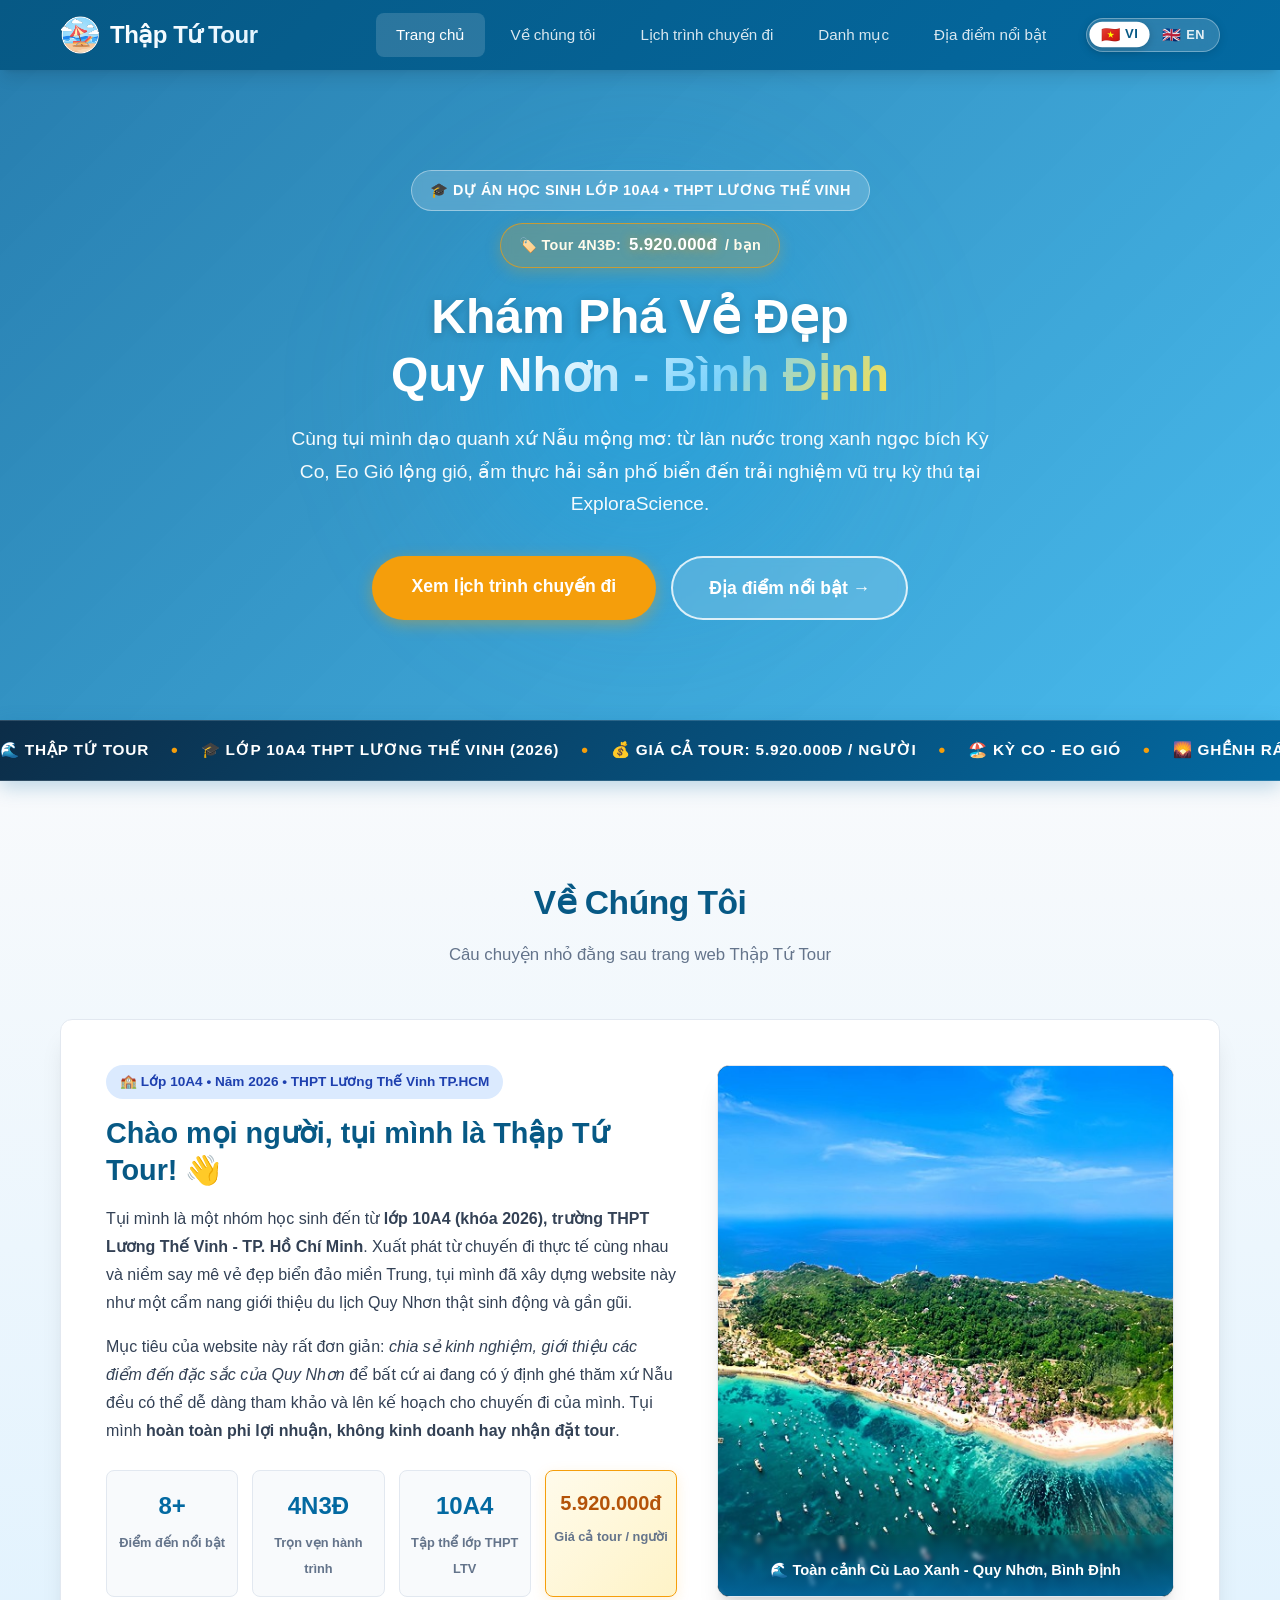
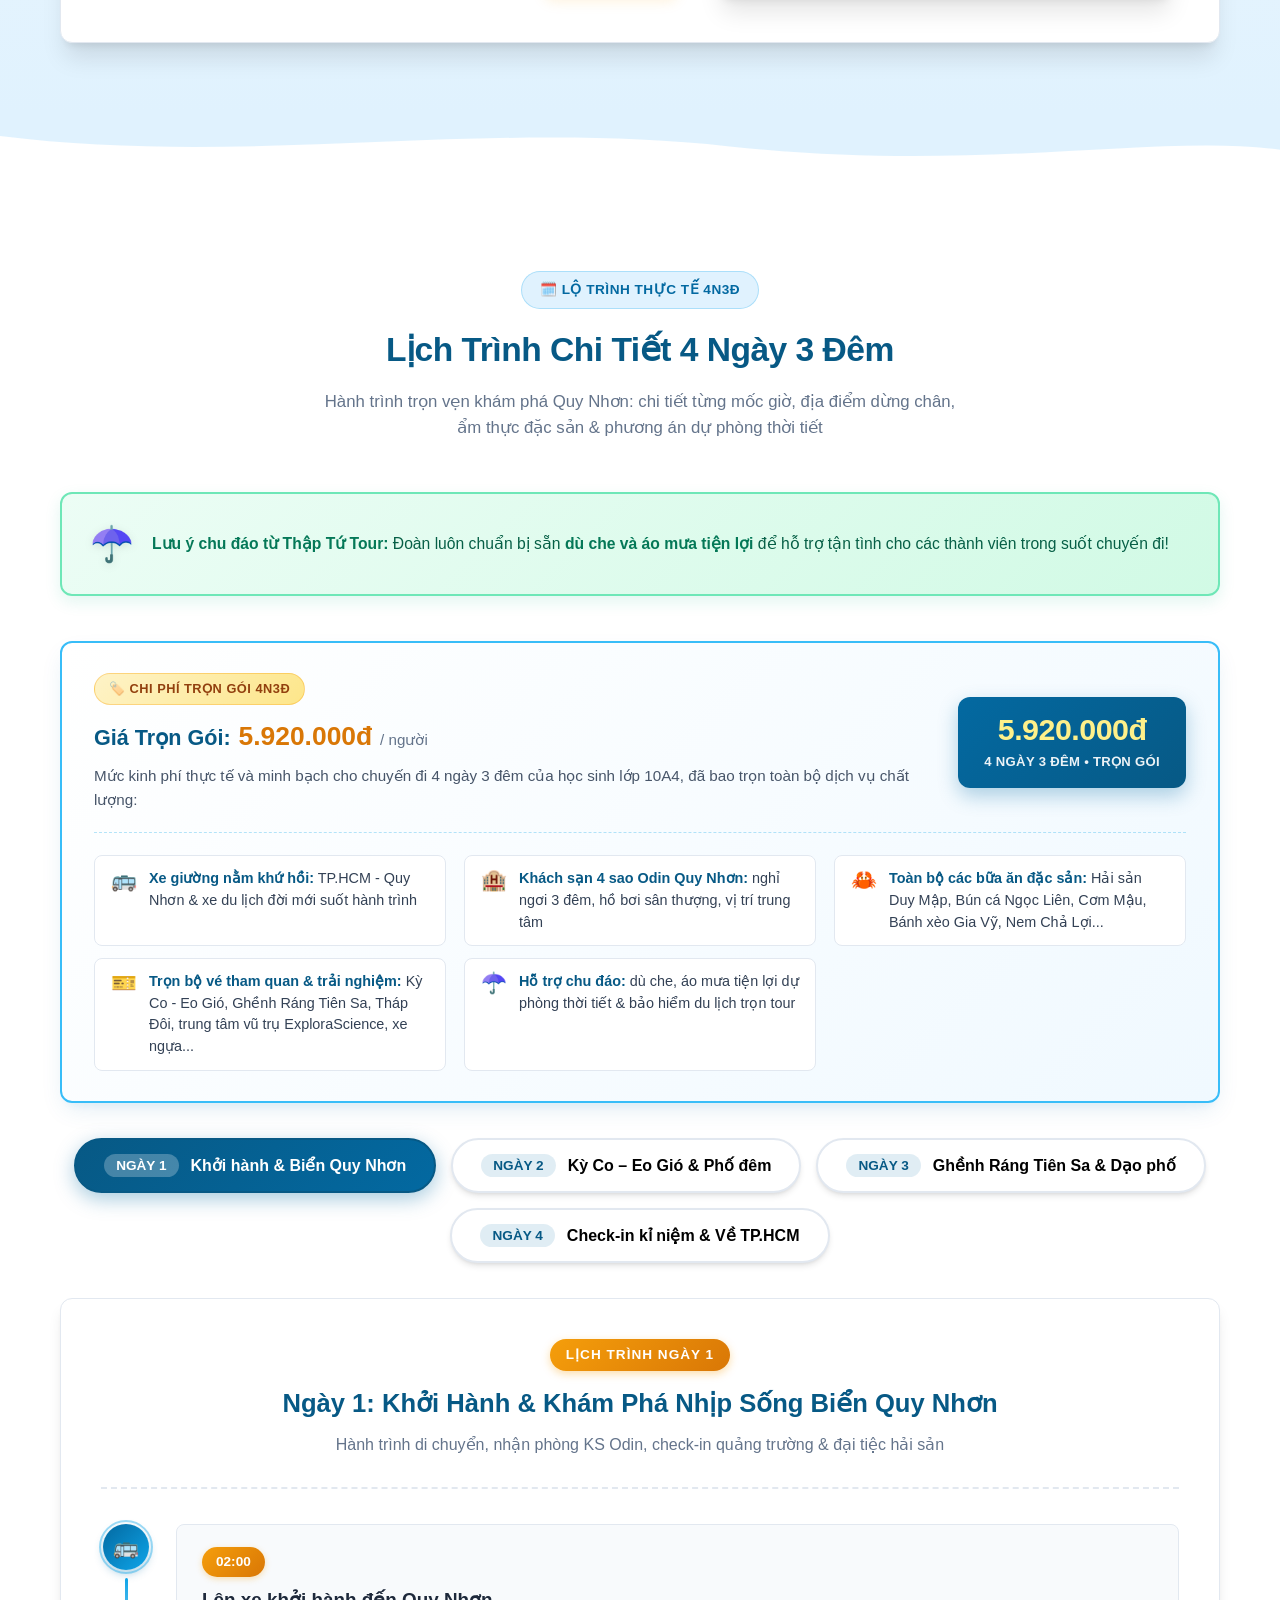
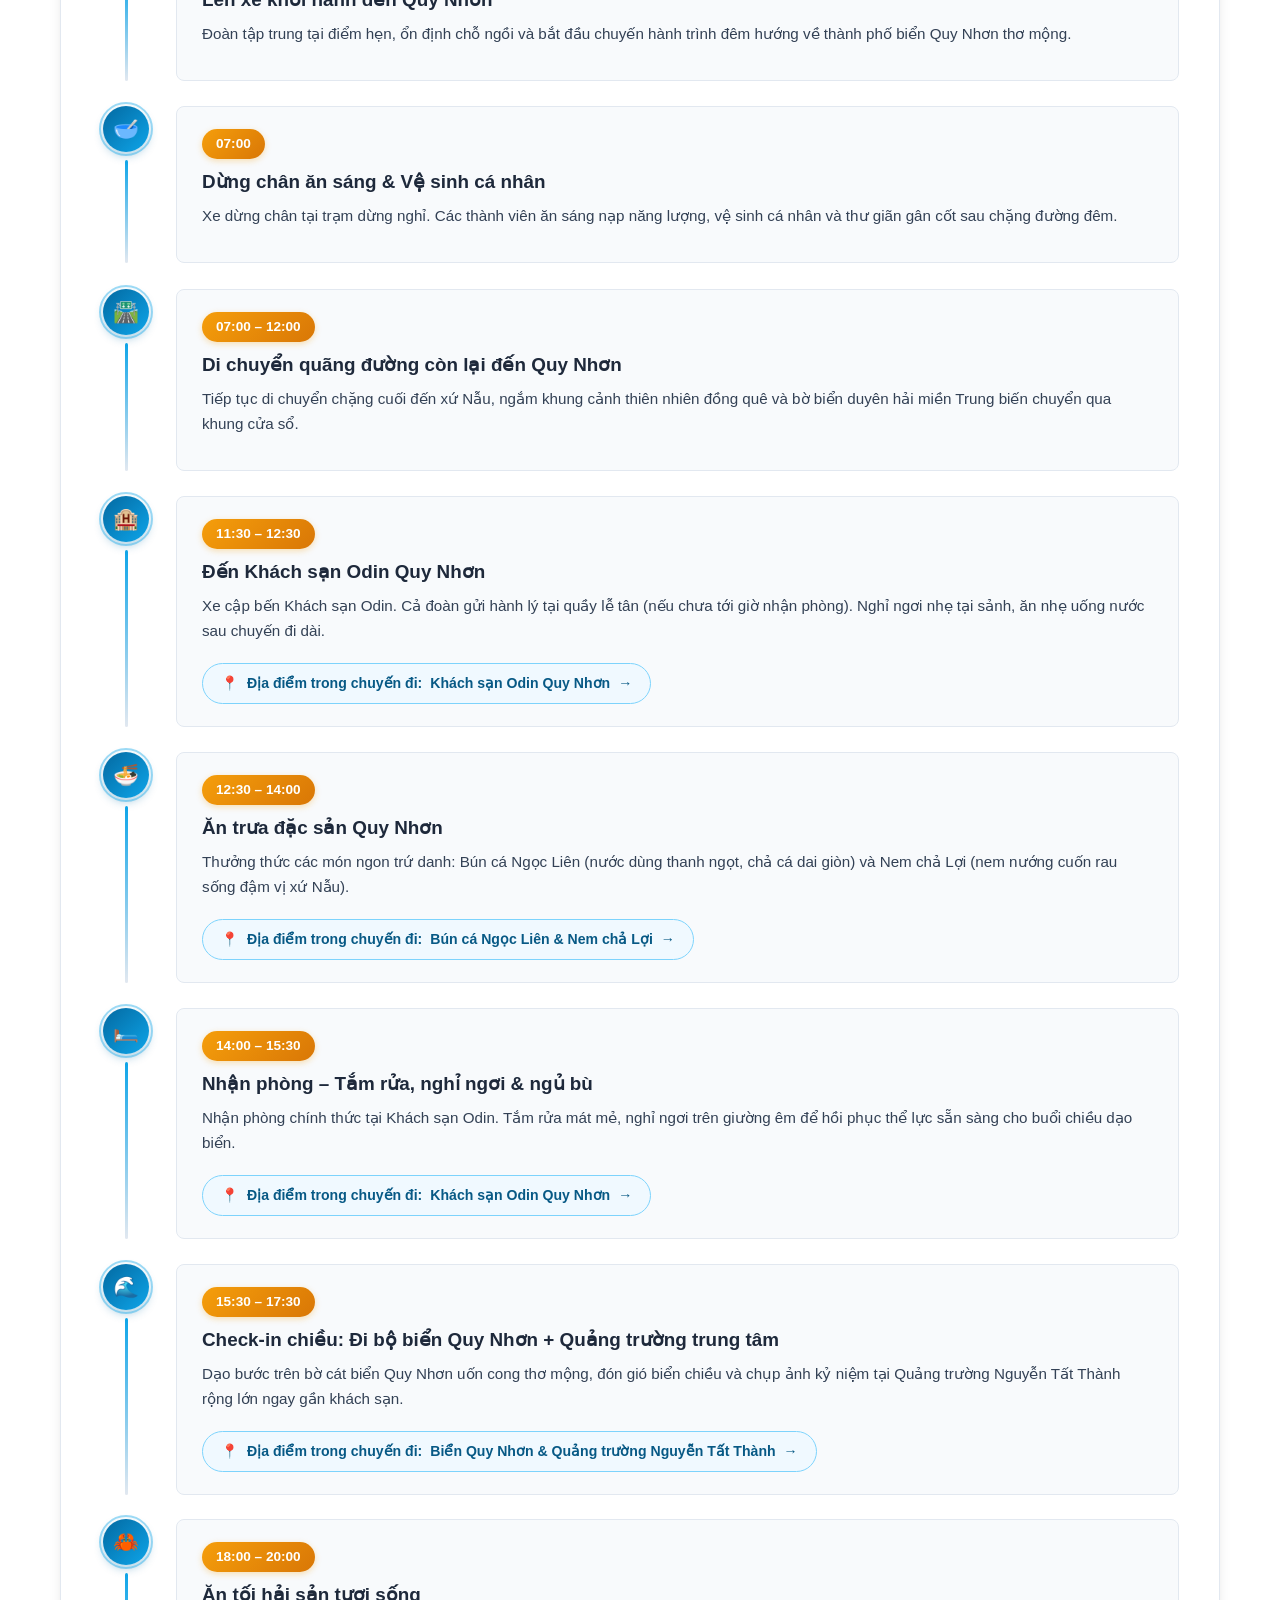
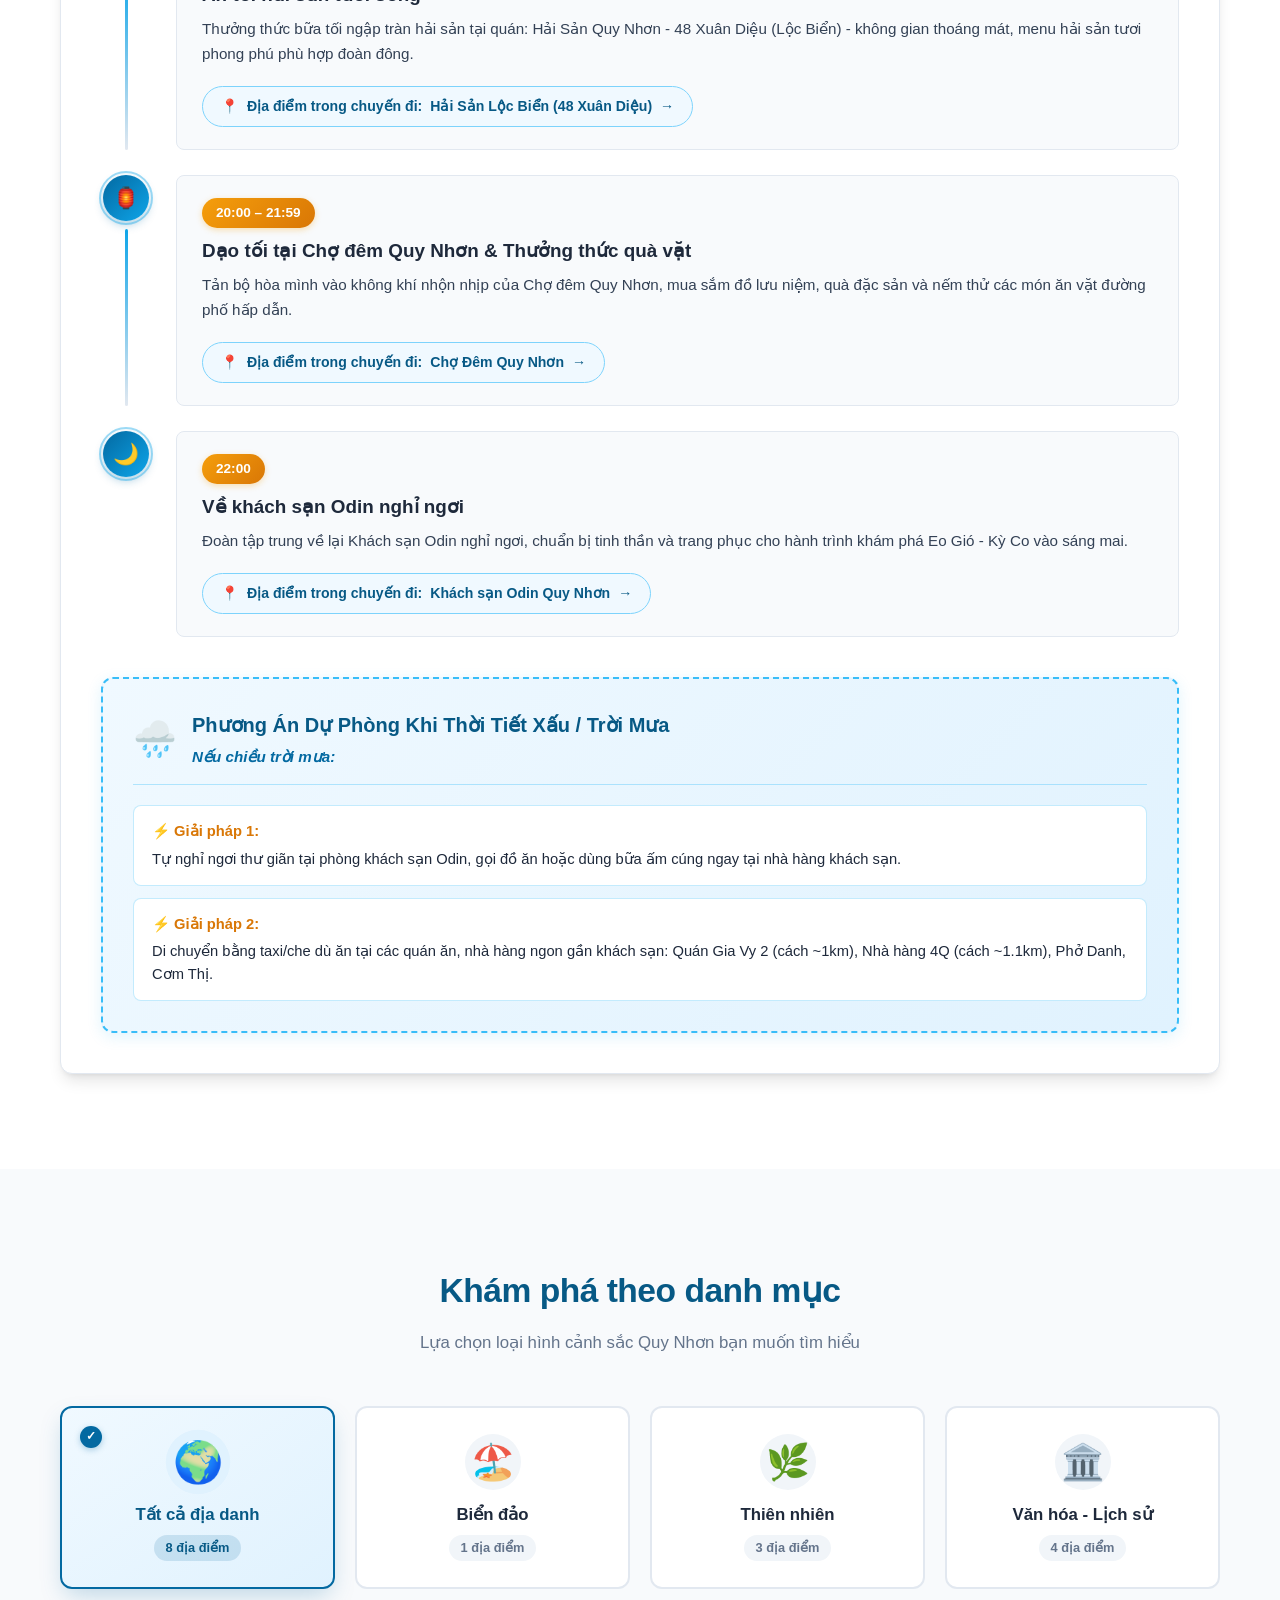
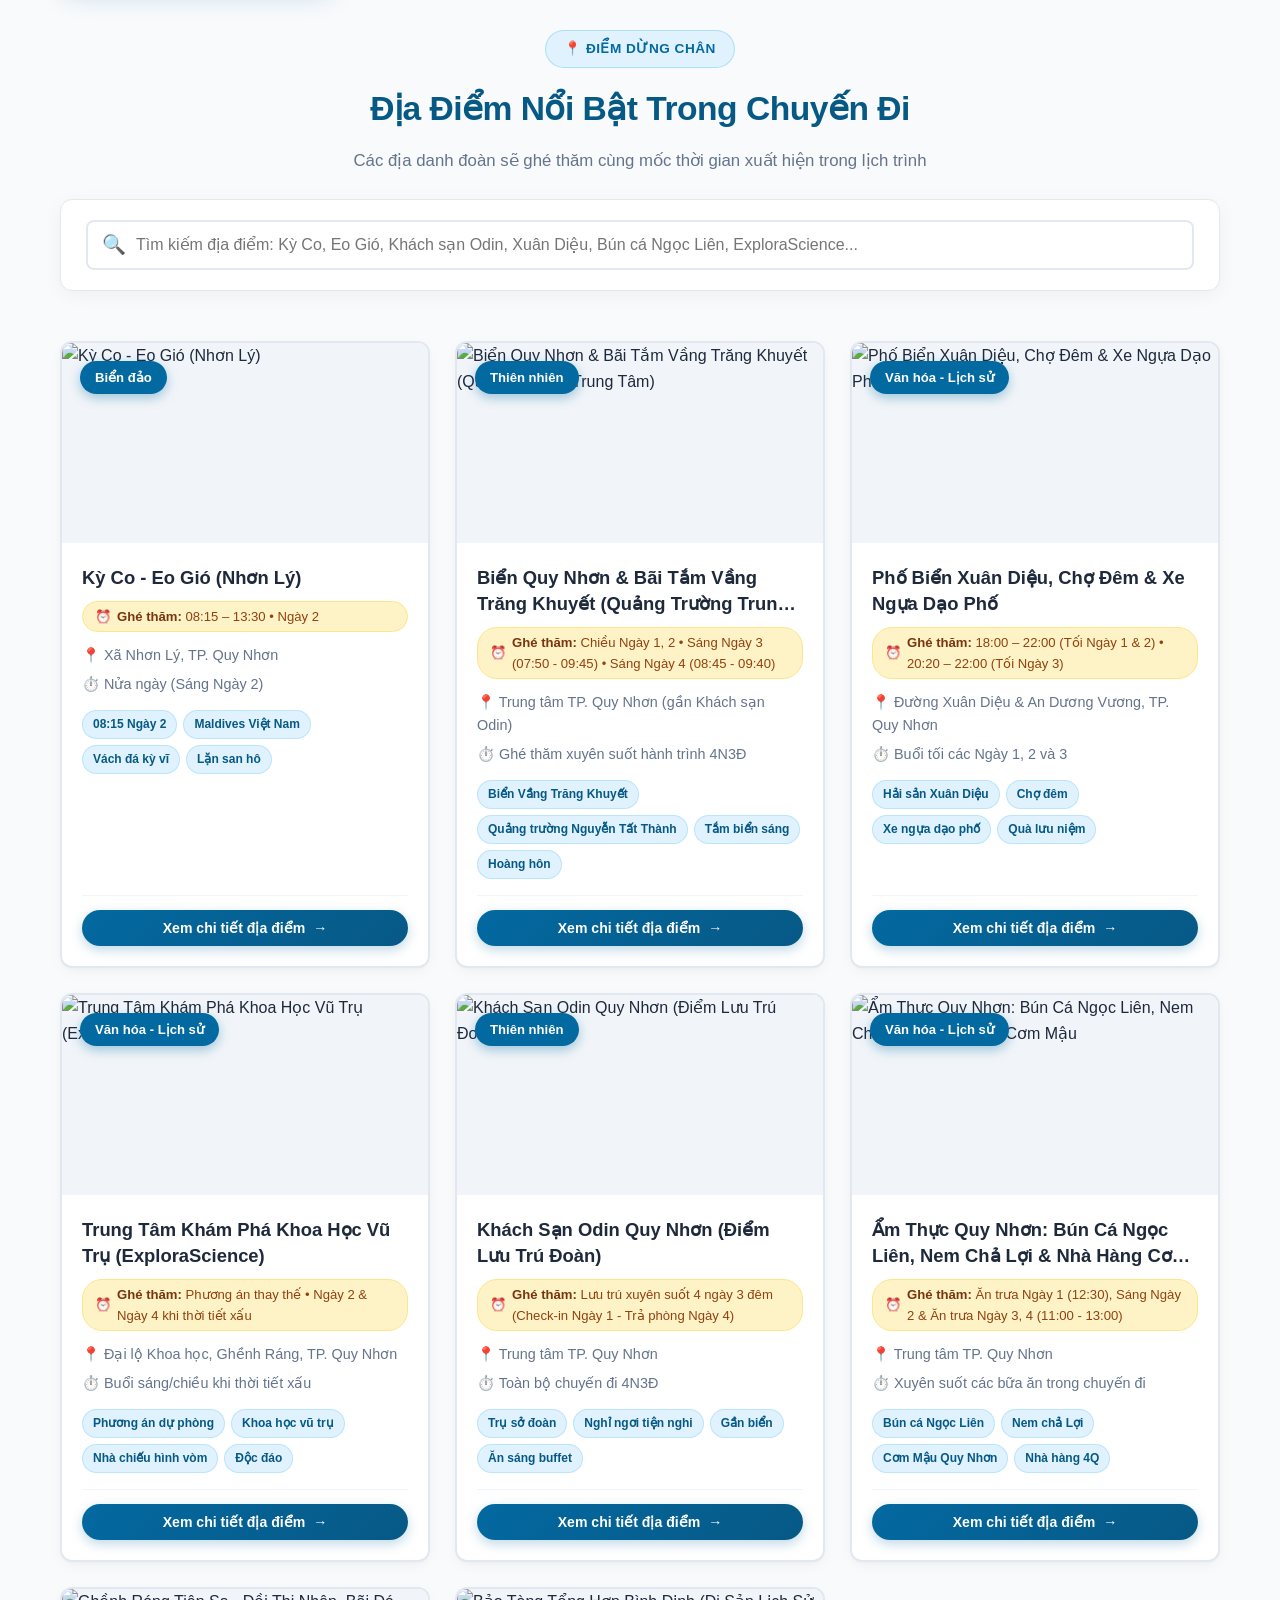
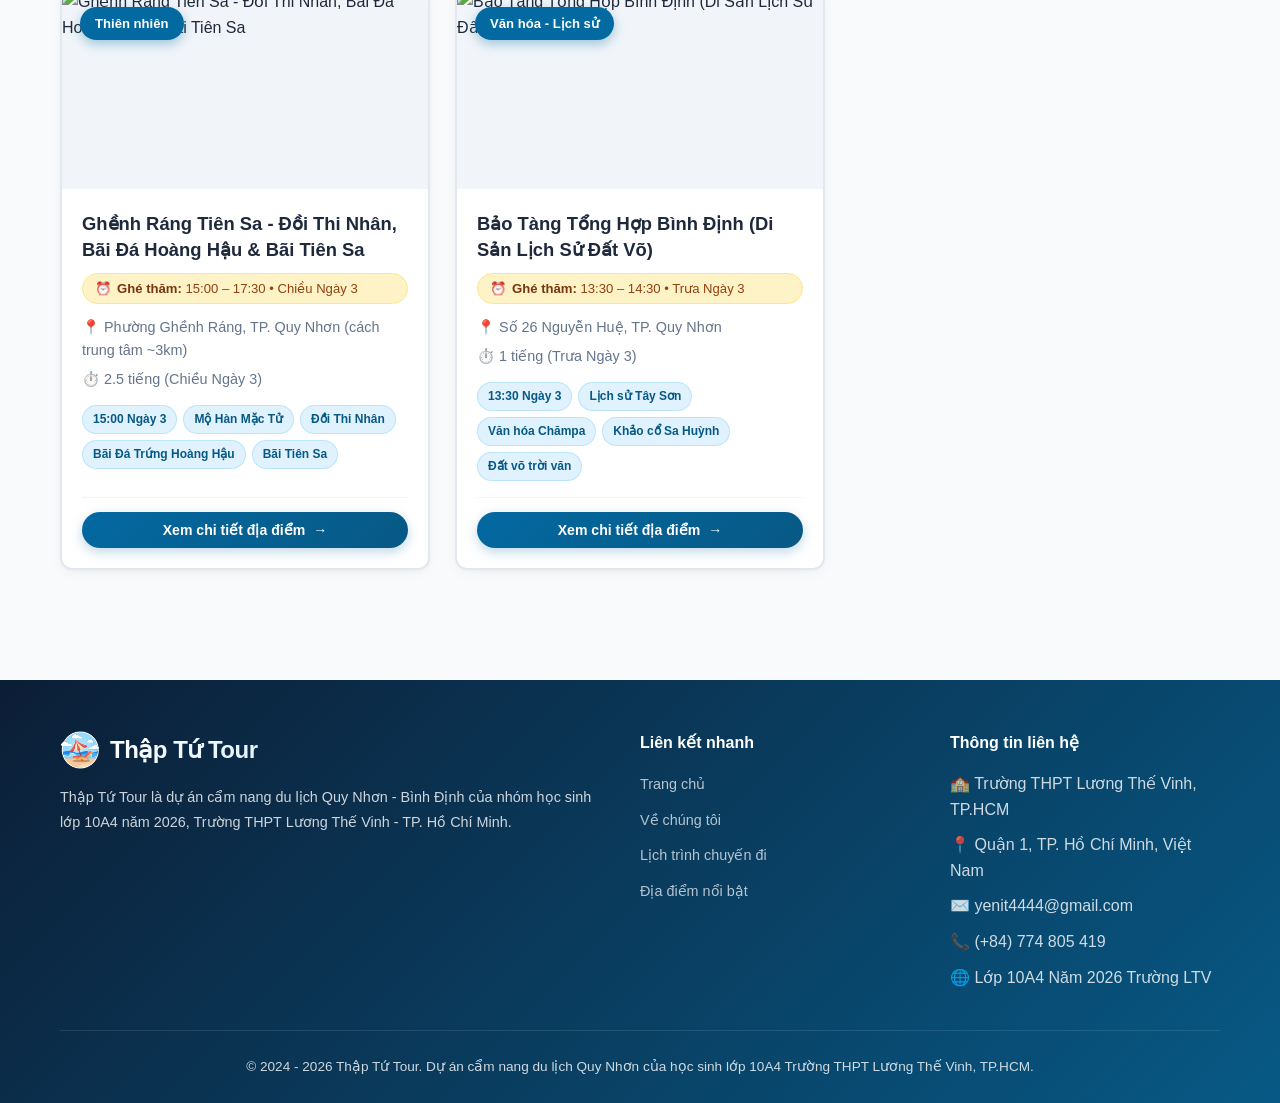
==== index.html @ 39249db7 "fix(mobile): tra ve bo cuc ngang can doi cho the dich vu chi phi, dua dau hai cham vao strong" ====
<!DOCTYPE html>
<html lang="vi">
<head>
  <meta charset="UTF-8">
  <meta name="viewport" content="width=device-width, initial-scale=1.0">
  <title>Thập Tứ Tour - Khám Phá Quy Nhơn | Lớp 10A4 THPT Lương Thế Vinh TP.HCM</title>
  <link rel="icon" type="image/svg+xml" href="favicon.svg">
  <link rel="icon" type="image/png" href="logo.png">
  <link rel="stylesheet" href="css/style.css">
</head>
<body>

  <!-- ===== THANH TIẾN TRÌNH CUỘN TRANG ===== -->
  <div class="scroll-progress-bar" id="scrollProgress"></div>

  <!-- ===== CON TRỎ CHUỘT TƯƠNG TÁC (MAGIC CURSOR) ===== -->
  <div class="cursor-dot" id="cursorDot"></div>
  <div class="cursor-ring" id="cursorRing"></div>

  <!-- ===== HEADER ===== -->
  <header class="header">
    <div class="container">
      <a href="index.html" class="logo">
        <img src="logo.png" alt="Logo Thập Tứ Tour" class="logo-image">
        <span data-i18n="logo_title">Thập Tứ Tour</span>
      </a>

      <nav class="nav" id="nav">
        <ul class="nav-list">
          <li><a href="index.html" class="active" data-i18n="nav_home">Trang chủ</a></li>
          <li><a href="#ve-tui-toi" data-i18n="nav_about">Về chúng tôi</a></li>
          <li><a href="#lich-trinh" data-i18n="nav_itinerary">Lịch trình chuyến đi</a></li>
          <li><a href="#categories" data-i18n="nav_categories">Danh mục</a></li>
          <li><a href="#dia-diem" data-i18n="nav_places">Địa điểm nổi bật</a></li>
        </ul>
      </nav>

      <div class="header-right">
        <!-- Nút chuyển đổi ngôn ngữ -->
        <div class="lang-switcher" id="langSwitcher" role="group" aria-label="Language selection">
          <button type="button" class="lang-btn active" data-lang="vi" title="Tiếng Việt">
            <span class="flag-icon">🇻🇳</span><span class="lang-code">VI</span>
          </button>
          <button type="button" class="lang-btn" data-lang="en" title="English">
            <span class="flag-icon">🇬🇧</span><span class="lang-code">EN</span>
          </button>
        </div>

        <button class="hamburger" id="hamburger" aria-label="Menu">
          <span></span><span></span><span></span>
        </button>
      </div>
    </div>
  </header>

  <!-- ===== HERO BANNER VỚI HIỆU ỨNG PARALLAX ===== -->
  <section class="hero" id="top">
    <div class="hero-bg-floating-glow"></div>
    <div class="hero-content">
      <div class="hero-badges-wrap">
        <div class="project-badge-pill floating-badge" data-i18n="hero_badge">
          🎓 Dự án học sinh Lớp 10A4 • THPT Lương Thế Vinh
        </div>
        <div class="hero-price-badge floating-badge" data-i18n="hero_price_badge">
          🏷️ Tour 4N3Đ: <strong class="price-nowrap">5.920.000đ</strong> / bạn
        </div>
      </div>
      <h1 class="hero-title-dynamic" data-i18n="hero_title">Khám Phá Vẻ Đẹp<br><span class="hero-gradient-text">Quy Nhơn - Bình Định</span></h1>
      <p data-i18n="hero_desc">Cùng tụi mình dạo quanh xứ Nẫu mộng mơ: từ làn nước trong xanh ngọc bích Kỳ Co, Eo Gió lộng gió, ẩm thực hải sản phố biển đến trải nghiệm vũ trụ kỳ thú tại ExploraScience.</p>
      <div class="hero-buttons">
        <a href="#lich-trinh" class="hero-btn pulse-glow" data-i18n="hero_btn_itinerary">Xem lịch trình chuyến đi</a>
        <a href="#dia-diem" class="hero-btn-outline" data-i18n="hero_btn_places">Địa điểm nổi bật →</a>
      </div>
    </div>
  </section>

  <!-- ===== MARQUEE TICKER (DẢI CHỮ CHẠY VÔ TẬN) ===== -->
  <div class="marquee-ticker-wrap">
    <div class="marquee-track">
      <div class="marquee-content">
        <span>🌊 THẬP TỨ TOUR</span>
        <span class="dot">•</span>
        <span>🎓 LỚP 10A4 THPT LƯƠNG THẾ VINH (2026)</span>
        <span class="dot">•</span>
        <span>💰 GIÁ CẢ TOUR: 5.920.000đ / NGƯỜI</span>
        <span class="dot">•</span>
        <span>🏖️ KỲ CO - EO GIÓ</span>
        <span class="dot">•</span>
        <span>🌄 GHỀNH RÁNG TIÊN SA - ĐỒI THI NHÂN</span>
        <span class="dot">•</span>
        <span>🏛️ BẢO TÀNG TỔNG HỢP BÌNH ĐỊNH</span>
        <span class="dot">•</span>
        <span>🍲 NHÀ HÀNG CƠM MẬU QUY NHƠN</span>
        <span class="dot">•</span>
        <span>🍜 BÚN CÁ NGỌC LIÊN & NEM CHẢ LỢI</span>
        <span class="dot">•</span>
        <span>🦞 HẢI SẢN XUÂN DIỆU DUY MẬP</span>
        <span class="dot">•</span>
        <span>🚀 KHÁM PHÁ VŨ TRỤ EXPLORASCIENCE</span>
        <span class="dot">•</span>
        <span>☂️ SẴN SÀNG DÙ & ÁO MƯA</span>
        <span class="dot">•</span>
        <span>🏨 KHÁCH SẠN ODIN QUY NHƠN</span>
        <span class="dot">•</span>
      </div>
      <div class="marquee-content" aria-hidden="true">
        <span>🌊 THẬP TỨ TOUR</span>
        <span class="dot">•</span>
        <span>🎓 LỚP 10A4 THPT LƯƠNG THẾ VINH (2026)</span>
        <span class="dot">•</span>
        <span>💰 GIÁ CẢ TOUR: 5.920.000đ / NGƯỜI</span>
        <span class="dot">•</span>
        <span>🏖️ KỲ CO - EO GIÓ</span>
        <span class="dot">•</span>
        <span>🌄 GHỀNH RÁNG TIÊN SA - ĐỒI THI NHÂN</span>
        <span class="dot">•</span>
        <span>🏛️ BẢO TÀNG TỔNG HỢP BÌNH ĐỊNH</span>
        <span class="dot">•</span>
        <span>🍲 NHÀ HÀNG CƠM MẬU QUY NHƠN</span>
        <span class="dot">•</span>
        <span>🍜 BÚN CÁ NGỌC LIÊN & NEM CHẢ LỢI</span>
        <span class="dot">•</span>
        <span>🦞 HẢI SẢN XUÂN DIỆU DUY MẬP</span>
        <span class="dot">•</span>
        <span>🚀 KHÁM PHÁ VŨ TRỤ EXPLORASCIENCE</span>
        <span class="dot">•</span>
        <span>☂️ SẴN SÀNG DÙ & ÁO MƯA</span>
        <span class="dot">•</span>
        <span>🏨 KHÁCH SẠN ODIN QUY NHƠN</span>
        <span class="dot">•</span>
      </div>
    </div>
  </div>

  <!-- ===== VỀ TỤI TÔI ===== -->
  <section class="about-us-section" id="ve-tui-toi">
    <div class="container">
      <div class="section-title reveal-on-scroll">
        <h2 data-i18n="about_title">Về Chúng Tôi</h2>
        <p data-i18n="about_sub">Câu chuyện nhỏ đằng sau trang web Thập Tứ Tour</p>
      </div>
      
      <div class="about-us-card tilt-card reveal-on-scroll">
        <div class="about-us-content">
          <span class="school-tag" data-i18n="about_tag">🏫 Lớp 10A4 • Năm 2026 • THPT Lương Thế Vinh TP.HCM</span>
          <h3 data-i18n="about_heading">Chào mọi người, tụi mình là Thập Tứ Tour! 👋</h3>
          <p data-i18n="about_p1">
            Tụi mình là một nhóm học sinh đến từ <strong>lớp 10A4 (khóa 2026), trường THPT Lương Thế Vinh - TP. Hồ Chí Minh</strong>. Xuất phát từ chuyến đi thực tế cùng nhau và niềm say mê vẻ đẹp biển đảo miền Trung, tụi mình đã xây dựng website này như một cẩm nang giới thiệu du lịch Quy Nhơn thật sinh động và gần gũi.
          </p>
          <p data-i18n="about_p2">
            Mục tiêu của website này rất đơn giản: <em>chia sẻ kinh nghiệm, giới thiệu các điểm đến đặc sắc của Quy Nhơn</em> để bất cứ ai đang có ý định ghé thăm xứ Nẫu đều có thể dễ dàng tham khảo và lên kế hoạch cho chuyến đi của mình. Tụi mình <strong>hoàn toàn phi lợi nhuận, không kinh doanh hay nhận đặt tour</strong>.
          </p>

          <div class="about-stats-grid">
            <div class="stat-box">
              <span class="stat-number">8+</span>
              <span class="stat-label" data-i18n="stat_places_label">Điểm đến nổi bật</span>
            </div>
            <div class="stat-box">
              <span class="stat-number">4N3Đ</span>
              <span class="stat-label" data-i18n="stat_days_label">Trọn vẹn hành trình</span>
            </div>
            <div class="stat-box">
              <span class="stat-number">10A4</span>
              <span class="stat-label" data-i18n="stat_class_label">Tập thể lớp THPT LTV</span>
            </div>
            <div class="stat-box stat-highlight-price">
              <span class="stat-number" data-i18n="stat_price_num">5.920.000đ</span>
              <span class="stat-label" data-i18n="stat_price_label">Giá cả tour / người</span>
            </div>
          </div>
        </div>

        <div class="about-us-image-box">
          <img src="about-quynhon.jpg" alt="Toàn cảnh biển đảo Quy Nhơn" class="about-us-img">
          <div class="about-image-caption">
            <span data-i18n="about_img_caption">🌊 Toàn cảnh Cù Lao Xanh - Quy Nhơn, Bình Định</span>
          </div>
        </div>
      </div>
    </div>
  </section>

  <!-- Dải chuyển tiếp phân cách mềm mại giữa 2 phần -->
  <div class="section-divider-curve">
    <svg viewBox="0 0 1440 80" preserveAspectRatio="none">
      <path fill="#ffffff" d="M0,35 C280,80 540,10 820,50 C1100,90 1300,30 1440,55 L1440,80 L0,80 Z"></path>
    </svg>
  </div>

  <!-- ===== LỊCH TRÌNH CHUYẾN ĐI (TIMELINE 4 NGÀY 3 ĐÊM) ===== -->
  <section class="timeline-section" id="lich-trinh">
    <div class="container">
      <div class="section-title reveal-on-scroll">
        <span class="section-badge" data-i18n="itinerary_badge">🗓️ Lộ trình thực tế 4N3Đ</span>
        <h2 data-i18n="itinerary_title">Lịch Trình Chi Tiết 4 Ngày 3 Đêm</h2>
        <p data-i18n="itinerary_sub">Hành trình trọn vẹn khám phá Quy Nhơn: chi tiết từng mốc giờ, địa điểm dừng chân, ẩm thực đặc sản & phương án dự phòng thời tiết</p>
      </div>

      <!-- Banner hỗ trợ dù & áo mưa -->
      <div class="umbrella-alert-banner floating-badge reveal-on-scroll">
        <span class="umbrella-icon">☂️</span>
        <div class="umbrella-text" data-i18n="umbrella_notice">
          <strong>Lưu ý chu đáo từ Thập Tứ Tour:</strong> Đoàn luôn chuẩn bị sẵn <strong>dù che và áo mưa tiện lợi</strong> để hỗ trợ tận tình cho các thành viên trong suốt chuyến đi!
        </div>
      </div>

      <!-- Khung giá & chi tiết trọn gói của tour -->
      <div class="tour-cost-card tilt-card reveal-on-scroll">
        <div class="tour-cost-header">
          <div class="tour-cost-left">
            <span class="cost-tag" data-i18n="cost_tag">🏷️ CHI PHÍ TRỌN GÓI 4N3Đ</span>
            <h3 data-i18n="cost_heading">Giá Trọn Gói: <strong class="price-nowrap">5.920.000đ</strong> <small>/ người</small></h3>
            <p data-i18n="cost_desc">Mức kinh phí thực tế và minh bạch cho chuyến đi 4 ngày 3 đêm của học sinh lớp 10A4, đã bao trọn toàn bộ dịch vụ chất lượng:</p>
          </div>
          <div class="tour-cost-right">
            <div class="cost-price-badge">
              <span class="cost-amount price-nowrap" data-i18n="cost_amount">5.920.000đ</span>
              <span class="cost-period" data-i18n="cost_period">4 Ngày 3 Đêm • Trọn gói</span>
            </div>
          </div>
        </div>
        <div class="tour-cost-features">
          <div class="cost-feat-item">
            <span class="feat-icon">🚌</span>
            <span class="feat-text" data-i18n="cost_feat_bus"><strong>Xe giường nằm khứ hồi:</strong> TP.HCM - Quy Nhơn & xe du lịch đời mới suốt hành trình</span>
          </div>
          <div class="cost-feat-item">
            <span class="feat-icon">🏨</span>
            <span class="feat-text" data-i18n="cost_feat_hotel"><strong>Khách sạn 4 sao Odin Quy Nhơn:</strong> nghỉ ngơi 3 đêm, hồ bơi sân thượng, vị trí trung tâm</span>
          </div>
          <div class="cost-feat-item">
            <span class="feat-icon">🦀</span>
            <span class="feat-text" data-i18n="cost_feat_food"><strong>Toàn bộ các bữa ăn đặc sản:</strong> Hải sản Duy Mập, Bún cá Ngọc Liên, Cơm Mậu, Bánh xèo Gia Vỹ, Nem Chả Lợi...</span>
          </div>
          <div class="cost-feat-item">
            <span class="feat-icon">🎫</span>
            <span class="feat-text" data-i18n="cost_feat_tickets"><strong>Trọn bộ vé tham quan & trải nghiệm:</strong> Kỳ Co - Eo Gió, Ghềnh Ráng Tiên Sa, Tháp Đôi, trung tâm vũ trụ ExploraScience, xe ngựa...</span>
          </div>
          <div class="cost-feat-item">
            <span class="feat-icon">☂️</span>
            <span class="feat-text" data-i18n="cost_feat_care"><strong>Hỗ trợ chu đáo:</strong> dù che, áo mưa tiện lợi dự phòng thời tiết & bảo hiểm du lịch trọn tour</span>
          </div>
        </div>
      </div>

      <!-- Tabs chuyển Ngày 1 / 2 / 3 / 4 -->
      <div class="timeline-tabs reveal-on-scroll" id="timelineTabs">
        <button class="timeline-tab-btn active" data-day="1" type="button">
          <span class="tab-day-badge">Ngày 1</span>
          <span class="tab-day-title">Khởi hành & Biển Quy Nhơn</span>
        </button>
        <button class="timeline-tab-btn" data-day="2" type="button">
          <span class="tab-day-badge">Ngày 2</span>
          <span class="tab-day-title">Kỳ Co – Eo Gió & Phố đêm</span>
        </button>
        <button class="timeline-tab-btn" data-day="3" type="button">
          <span class="tab-day-badge">Ngày 3</span>
          <span class="tab-day-title">Ghềnh Ráng Tiên Sa & Dạo phố</span>
        </button>
        <button class="timeline-tab-btn" data-day="4" type="button">
          <span class="tab-day-badge">Ngày 4</span>
          <span class="tab-day-title">Check-in kỉ niệm & Về TP.HCM</span>
        </button>
      </div>

      <!-- Khung hiển thị Timeline -->
      <div class="timeline-container" id="timelineContainer">
        <!-- Render động bằng JS -->
      </div>
    </div>
  </section>

  <!-- ===== DANH MỤC ĐỊA DANH ===== -->
  <section class="categories" id="categories">
    <div class="container">
      <div class="section-title reveal-on-scroll">
        <h2 data-i18n="cat_section_title">Khám phá theo danh mục</h2>
        <p data-i18n="cat_section_sub">Lựa chọn loại hình cảnh sắc Quy Nhơn bạn muốn tìm hiểu</p>
      </div>
      <div class="category-grid" id="categoryGrid">
        <!-- Render bằng JS -->
      </div>
    </div>
  </section>

  <!-- ===== TÌM KIẾM ĐỊA DANH NỔI BẬT ===== -->
  <section class="search-filter" id="dia-diem">
    <div class="container">
      <div class="section-title reveal-on-scroll" style="margin-bottom: 25px;">
<span class="section-badge" data-i18n="places_section_badge">📍 Điểm dừng chân</span>
        <h2 data-i18n="places_section_title">Địa Điểm Nổi Bật Trong Chuyến Đi</h2>
        <p data-i18n="places_section_sub">Các địa danh đoàn sẽ ghé thăm cùng mốc thời gian xuất hiện trong lịch trình</p>
      </div>
      <div class="search-filter-bar reveal-on-scroll">
        <div class="search-input-wrap">
          <span class="search-icon">🔍</span>
          <input type="text" id="searchInput" data-i18n="search_placeholder" placeholder="Tìm kiếm địa điểm: Kỳ Co, Eo Gió, Khách sạn Odin, Xuân Diệu, Bún cá Ngọc Liên, ExploraScience...">
        </div>
      </div>
      <!-- Badge hiển thị trạng thái lọc danh mục & từ khóa -->
      <div id="activeFilterBadge" class="active-filter-badge-wrap"></div>
    </div>
  </section>

  <!-- ===== DANH SÁCH ĐỊA ĐIỂM ===== -->
  <section class="tours-section">
    <div class="container">
      <div class="tour-grid" id="tourGrid">
        <!-- Render bằng JS -->
      </div>
    </div>
  </section>

  <!-- ===== FOOTER ===== -->
  <footer class="footer">
    <div class="container">
      <div class="footer-grid">
        <div class="footer-about">
          <div class="logo">
            <img src="logo.png" alt="Logo Thập Tứ Tour" class="logo-image">
            <span data-i18n="logo_title">Thập Tứ Tour</span>
          </div>
          <p data-i18n="footer_desc">
            Thập Tứ Tour là dự án cẩm nang du lịch Quy Nhơn - Bình Định của nhóm học sinh lớp 10A4 năm 2026, Trường THPT Lương Thế Vinh - TP. Hồ Chí Minh.
          </p>
        </div>
        <div>
          <h3 data-i18n="footer_quicklinks">Liên kết nhanh</h3>
          <ul class="footer-links">
            <li><a href="#top" data-i18n="nav_home">Trang chủ</a></li>
            <li><a href="#ve-tui-toi" data-i18n="nav_about">Về chúng tôi</a></li>
            <li><a href="#lich-trinh" data-i18n="nav_itinerary">Lịch trình chuyến đi</a></li>
            <li><a href="#dia-diem" data-i18n="nav_places">Địa điểm nổi bật</a></li>
          </ul>
        </div>
        <div>
          <h3 data-i18n="footer_contact">Thông tin liên hệ</h3>
          <ul class="footer-links">
            <li data-i18n="footer_school">🏫 Trường THPT Lương Thế Vinh, TP.HCM</li>
            <li data-i18n="footer_address">📍 Quận 1, TP. Hồ Chí Minh, Việt Nam</li>
            <li>✉️ yenit4444@gmail.com</li>
            <li>📞 (+84) 774 805 419</li>
            <li>🌐 Lớp 10A4 Năm 2026 Trường LTV</li>
          </ul>
        </div>
      </div>
      <div class="footer-bottom">
        <p data-i18n="footer_rights">© 2024 - 2026 Thập Tứ Tour. Dự án cẩm nang du lịch Quy Nhơn của học sinh lớp 10A4 Trường THPT Lương Thế Vinh, TP.HCM.</p>
      </div>
    </div>
  </footer>

  <!-- Nút về đầu trang -->
  <button class="back-to-top" id="backToTop">↑</button>

  <!-- Scripts -->
  <script src="js/tours.js"></script>
  <script src="js/i18n.js"></script>
  <script src="js/main.js"></script>
</body>
</html>
---- css/style.css ----
/* ===================================================
   style.css - Giao diện website tour du lịch
   Tông màu: Xanh biển (#0369a1, #0ea5e9, #e0f2fe)
   Responsive: Mobile, Tablet, Desktop
   =================================================== */

/* === RESET & BASE === */
* {
  margin: 0;
  padding: 0;
  box-sizing: border-box;
}

:root {
  --primary: #0369a1;
  --primary-dark: #075985;
  --primary-light: #0ea5e9;
  --primary-bg: #e0f2fe;
  --accent: #f59e0b;
  --accent-hover: #d97706;
  --text: #1e293b;
  --text-light: #64748b;
  --white: #ffffff;
  --gray-50: #f8fafc;
  --gray-100: #f1f5f9;
  --gray-200: #e2e8f0;
  --gray-300: #cbd5e1;
  --shadow: 0 4px 6px -1px rgba(0,0,0,0.1), 0 2px 4px -2px rgba(0,0,0,0.1);
  --shadow-lg: 0 10px 15px -3px rgba(0,0,0,0.1), 0 4px 6px -4px rgba(0,0,0,0.1);
  --shadow-xl: 0 20px 25px -5px rgba(0,0,0,0.1), 0 8px 10px -6px rgba(0,0,0,0.1);
  --radius: 12px;
  --radius-sm: 8px;
  --transition: all 0.3s ease;
}

html {
  scroll-behavior: smooth;
  scroll-padding-top: 80px;
}

section[id],
.about-us-section,
.timeline-section,
.categories,
.tours-section,
.search-filter,
#ve-tui-toi,
#lich-trinh,
#dia-diem,
#categories {
  scroll-margin-top: 80px;
}

body {
  font-family: 'Segoe UI', Tahoma, Geneva, Verdana, sans-serif;
  color: var(--text);
  background-color: var(--gray-50);
  line-height: 1.6;
}

a {
  text-decoration: none;
  color: inherit;
}

img {
  max-width: 100%;
  display: block;
}

.container {
  max-width: 1200px;
  margin: 0 auto;
  padding: 0 20px;
}

/* === HEADER === */
.header {
  background: linear-gradient(135deg, var(--primary-dark), var(--primary));
  color: var(--white);
  position: sticky;
  top: 0;
  z-index: 1000;
  box-shadow: var(--shadow-lg);
}

.header .container {
  display: flex;
  justify-content: space-between;
  align-items: center;
  padding-top: 0;
  padding-bottom: 0;
  height: 70px;
}

.logo {
  white-space: nowrap;
  display: flex;
  align-items: center;
  gap: 10px;
  font-size: 1.5rem;
  font-weight: 800;
  letter-spacing: -0.5px;
}

.logo-icon {
  font-size: 2rem;
}

.logo span {
  background: linear-gradient(135deg, var(--white), var(--primary-bg));
  -webkit-background-clip: text;
  -webkit-text-fill-color: transparent;
  background-clip: text;
}

/* Navigation */
.nav {
  display: flex;
  align-items: center;
  margin-left: auto;
  margin-right: 20px;
}

/* Header Right Actions (Language Switcher & Hamburger) */
.header-right {
  display: flex;
  align-items: center;
  gap: 14px;
}

/* === LANGUAGE SWITCHER (VI / EN) === */
.lang-switcher {
  display: inline-flex;
  align-items: center;
  background: rgba(255, 255, 255, 0.16);
  border: 1px solid rgba(255, 255, 255, 0.32);
  border-radius: 50px;
  padding: 3px;
  gap: 2px;
  backdrop-filter: blur(8px);
  -webkit-backdrop-filter: blur(8px);
  box-shadow: 0 2px 10px rgba(0, 0, 0, 0.12);
  transition: all 0.25s ease;
}

.lang-switcher:hover {
  background: rgba(255, 255, 255, 0.24);
  border-color: rgba(255, 255, 255, 0.5);
}

.lang-btn {
  display: inline-flex;
  align-items: center;
  gap: 5px;
  padding: 5px 11px;
  border: none;
  background: transparent;
  color: rgba(255, 255, 255, 0.88);
  font-size: 0.82rem;
  font-weight: 600;
  border-radius: 50px;
  cursor: pointer;
  transition: all 0.22s cubic-bezier(0.16, 1, 0.3, 1);
  user-select: none;
  line-height: 1;
}

.lang-btn .flag-icon {
  font-size: 0.95rem;
  line-height: 1;
}

.lang-btn .lang-code {
  font-size: 0.8rem;
  letter-spacing: 0.5px;
  font-family: inherit;
}

.lang-btn:hover:not(.active) {
  color: #ffffff;
  background: rgba(255, 255, 255, 0.2);
}

.lang-btn.active {
  background: #ffffff;
  color: var(--primary-dark);
  font-weight: 800;
  box-shadow: 0 2px 8px rgba(0, 0, 0, 0.2);
  transform: scale(1.02);
}

.nav-list {
  display: flex;
  list-style: none;
  gap: 5px;
}

.nav-list a {
  display: block;
  padding: 10px 20px;
  color: rgba(255,255,255,0.85);
  font-weight: 500;
  border-radius: var(--radius-sm);
  transition: var(--transition);
  font-size: 0.95rem;
}

.nav-list a:hover,
.nav-list a.active {
  color: var(--white);
  background: rgba(255,255,255,0.15);
}

/* Hamburger menu (mobile) */
.hamburger {
  display: none;
  flex-direction: column;
  gap: 5px;
  cursor: pointer;
  padding: 5px;
  background: none;
  border: none;
}

.hamburger span {
  display: block;
  width: 25px;
  height: 3px;
  background: var(--white);
  border-radius: 3px;
  transition: var(--transition);
}

.hamburger.active span:nth-child(1) {
  transform: rotate(45deg) translate(5px, 6px);
}

.hamburger.active span:nth-child(2) {
  opacity: 0;
}

.hamburger.active span:nth-child(3) {
  transform: rotate(-45deg) translate(5px, -6px);
}

/* === BANNER / HERO === */
.hero {
  background: linear-gradient(135deg, rgba(3,105,161,0.85), rgba(14,165,233,0.75)),
              url('https://images.unsplash.com/photo-1507525428034-b723cf961d3e?w=1600&q=80') center/cover no-repeat;
  color: var(--white);
  text-align: center;
  padding: 100px 20px;
  min-height: 500px;
  display: flex;
  align-items: center;
  justify-content: center;
}

.hero-content {
  max-width: 700px;
}

.hero h1 {
  font-size: 3rem;
  font-weight: 800;
  margin-bottom: 20px;
  line-height: 1.2;
  text-shadow: 0 2px 10px rgba(0,0,0,0.2);
}

.hero p {
  font-size: 1.2rem;
  margin-bottom: 35px;
  opacity: 0.95;
  line-height: 1.7;
}

.hero-btn {
  display: inline-block;
  padding: 16px 40px;
  background: var(--accent);
  color: var(--white);
  font-size: 1.1rem;
  font-weight: 700;
  border-radius: 50px;
  transition: var(--transition);
  box-shadow: 0 4px 15px rgba(245,158,11,0.4);
}

.hero-btn:hover {
  background: var(--accent-hover);
  transform: translateY(-2px);
  box-shadow: 0 6px 20px rgba(245,158,11,0.5);
}

/* === DANH MỤC TOUR === */
.categories {
  padding: 95px 0 40px;
  background: var(--gray-50);
  border-top: none;
}

.section-title {
  text-align: center;
  margin-bottom: 50px;
}

.section-title h2 {
  font-size: 2.1rem;
  font-weight: 800;
  color: var(--primary-dark);
  margin-bottom: 12px;
  letter-spacing: -0.5px;
}

.section-title p {
  color: var(--text-light);
  font-size: 1.05rem;
  max-width: 650px;
  margin: 0 auto;
}

.category-grid {
  display: grid;
  grid-template-columns: repeat(4, 1fr);
  gap: 20px;
}

.category-card {
  background: var(--white);
  border: 2px solid var(--gray-200);
  border-radius: var(--radius);
  padding: 26px 18px;
  text-align: center;
  cursor: pointer;
  transition: background-color 0.25s ease, border-color 0.25s ease, box-shadow 0.25s ease;
  position: relative;
  overflow: hidden;
  display: flex;
  flex-direction: column;
  align-items: center;
  justify-content: center;
  user-select: none;
}

.category-card:hover {
  border-color: #38bdf8;
  background: #f8fafc;
  box-shadow: 0 10px 25px -5px rgba(14, 165, 233, 0.18);
}

.category-card.active {
  border-color: var(--primary);
  background: linear-gradient(145deg, #f0f9ff, #e0f2fe);
  box-shadow: 0 10px 25px -5px rgba(3, 105, 161, 0.25);
}

.category-card.active::after {
  content: '✓';
  position: absolute;
  top: 18px;
  left: 18px;
  background: var(--primary);
  color: #fff;
  width: 22px;
  height: 22px;
  border-radius: 50%;
  font-size: 0.75rem;
  font-weight: 800;
  display: flex;
  align-items: center;
  justify-content: center;
  box-shadow: 0 2px 6px rgba(3, 105, 161, 0.3);
  z-index: 2;
}

.category-card .cat-icon-wrap {
  width: 56px;
  height: 56px;
  border-radius: 50%;
  background: var(--gray-100);
  display: flex;
  align-items: center;
  justify-content: center;
  margin: 0 auto 12px;
  transition: transform 0.3s cubic-bezier(0.16, 1, 0.3, 1), background-color 0.3s ease;
}

.category-card:hover .cat-icon-wrap,
.category-card.active .cat-icon-wrap {
  transform: scale(1.15);
  background: #e0f2fe;
}

.category-card .cat-icon {
  font-size: 2.2rem;
  display: block;
  line-height: 1;
}

.category-card .cat-name {
  font-weight: 700;
  color: var(--text);
  font-size: 1.05rem;
  display: block;
  margin-bottom: 6px;
  transition: color 0.2s ease;
}

.category-card.active .cat-name,
.category-card:hover .cat-name {
  color: var(--primary-dark);
}

.category-card .cat-count {
  display: inline-block;
  font-size: 0.8rem;
  font-weight: 600;
  color: var(--text-light);
  background: var(--gray-100);
  padding: 3px 12px;
  border-radius: 20px;
  transition: all 0.25s ease;
}

.category-card:hover .cat-count,
.category-card.active .cat-count {
  background: rgba(3, 105, 161, 0.15);
  color: var(--primary-dark);
  font-weight: 700;
}

/* Badge hiển thị trạng thái lọc */
.active-filter-badge-wrap {
  margin-top: 15px;
  display: none;
}

.filter-pill {
  display: inline-flex;
  align-items: center;
  gap: 12px;
  background: #f0f9ff;
  border: 1.5px solid #38bdf8;
  color: var(--primary-dark);
  padding: 8px 18px;
  border-radius: 30px;
  font-size: 0.9rem;
  box-shadow: 0 4px 12px rgba(14, 165, 233, 0.12);
  animation: modalSlideIn 0.25s ease;
}

.filter-pill strong {
  color: var(--primary);
}

.btn-clear-filter {
  background: var(--primary);
  color: #fff;
  border: none;
  padding: 4px 12px;
  border-radius: 20px;
  font-size: 0.78rem;
  font-weight: 700;
  cursor: pointer;
  transition: background-color 0.2s ease, transform 0.2s ease;
}

.btn-clear-filter:hover {
  background: var(--primary-dark);
  transform: scale(1.05);
}

/* === TÌM KIẾM & LỌC === */
.search-filter {
  padding: 0 0 40px;
}

.search-filter-bar {
  display: flex;
  gap: 15px;
  background: var(--white);
  padding: 20px 25px;
  border-radius: var(--radius);
  box-shadow: 0 4px 20px -2px rgba(0, 0, 0, 0.06);
  border: 1.5px solid var(--gray-200);
  transition: all 0.3s cubic-bezier(0.16, 1, 0.3, 1);
  flex-wrap: wrap;
}

.search-filter-bar:focus-within {
  border-color: #38bdf8;
  box-shadow: 0 10px 28px -5px rgba(14, 165, 233, 0.22);
  transform: translateY(-2px);
}

.search-input-wrap {
  flex: 1;
  min-width: 250px;
  position: relative;
}

.search-input-wrap input {
  width: 100%;
  padding: 14px 20px 14px 48px;
  border: 2px solid var(--gray-200);
  border-radius: var(--radius-sm);
  font-size: 1rem;
  transition: all 0.25s ease;
  outline: none;
  background: var(--white);
}

.search-input-wrap input:focus {
  border-color: #38bdf8;
  box-shadow: 0 0 0 4px rgba(14, 165, 233, 0.15);
  background: #f8fafc;
}

.search-input-wrap .search-icon {
  position: absolute;
  left: 16px;
  top: 50%;
  transform: translateY(-50%);
  font-size: 1.2rem;
  color: var(--text-light);
  transition: transform 0.25s ease, color 0.25s ease;
  pointer-events: none;
}

.search-filter-bar:focus-within .search-icon {
  color: var(--primary);
  transform: translateY(-50%) scale(1.18);
}

.price-filter {
  min-width: 200px;
}

.price-filter select {
  width: 100%;
  padding: 14px 20px;
  border: 2px solid var(--gray-200);
  border-radius: var(--radius-sm);
  font-size: 1rem;
  background: var(--white);
  cursor: pointer;
  outline: none;
  transition: var(--transition);
  appearance: none;
  -webkit-appearance: none;
  background-image: url("data:image/svg+xml,%3Csvg xmlns='http://www.w3.org/2000/svg' width='12' height='12' fill='%2364748b' viewBox='0 0 16 16'%3E%3Cpath d='M8 11L3 6h10l-5 5z'/%3E%3C/svg%3E");
  background-repeat: no-repeat;
  background-position: right 16px center;
}

.price-filter select:focus {
  border-color: var(--primary-light);
  box-shadow: 0 0 0 3px rgba(14,165,233,0.15);
}

/* === DANH SÁCH TOUR (CARDS) === */
.tours-section {
  padding: 10px 0 110px;
}

.tour-grid {
  display: grid;
  grid-template-columns: repeat(auto-fill, minmax(280px, 1fr));
  gap: 25px;
}

.tour-card {
  background: var(--white);
  border: 2px solid var(--gray-200);
  border-radius: var(--radius);
  overflow: hidden;
  box-shadow: 0 4px 15px -3px rgba(0, 0, 0, 0.06), 0 2px 6px -2px rgba(0, 0, 0, 0.04);
  transition: transform 0.4s cubic-bezier(0.16, 1, 0.3, 1), box-shadow 0.4s cubic-bezier(0.16, 1, 0.3, 1), border-color 0.3s ease;
  cursor: pointer;
  position: relative;
  display: flex;
  flex-direction: column;
}

.tour-card:hover {
  transform: translateY(-8px) scale(1.01);
  border-color: #38bdf8;
  box-shadow: 0 20px 35px -8px rgba(3, 105, 161, 0.22), 0 0 0 1px rgba(56, 189, 248, 0.35);
}

.tour-card-img {
  position: relative;
  height: 200px;
  overflow: hidden;
  background: var(--gray-100);
}

.tour-card-img img {
  width: 100%;
  height: 100%;
  object-fit: cover;
  transition: transform 0.65s cubic-bezier(0.16, 1, 0.3, 1);
}

.tour-card:hover .tour-card-img img {
  transform: scale(1.08);
}

/* Vệt sáng quét qua ảnh khi hover (Shimmer Sheen Reflection) */
.tour-card-img::after {
  content: '';
  position: absolute;
  top: 0;
  left: -130%;
  width: 60%;
  height: 100%;
  background: linear-gradient(120deg, transparent, rgba(255, 255, 255, 0.38), transparent);
  transform: skewX(-25deg);
  transition: none;
  pointer-events: none;
  z-index: 1;
}

.tour-card:hover .tour-card-img::after {
  left: 200%;
  transition: left 0.85s ease-in-out;
}

.tour-card-badge {
  position: absolute;
  top: 18px;
  left: 18px;
  background: var(--primary);
  color: var(--white);
  padding: 6px 15px;
  border-radius: 50px;
  font-size: 0.82rem;
  font-weight: 600;
  box-shadow: 0 4px 12px rgba(3, 105, 161, 0.35);
  backdrop-filter: blur(4px);
  z-index: 2;
  transition: transform 0.3s cubic-bezier(0.16, 1, 0.3, 1), box-shadow 0.3s ease, background-color 0.3s ease;
}

.tour-card:hover .tour-card-badge {
  transform: translateY(-2px);
  background: var(--primary-dark);
  box-shadow: 0 6px 16px rgba(3, 105, 161, 0.45);
}

.tour-card-body {
  padding: 22px 20px 20px;
  display: flex;
  flex-direction: column;
  flex: 1;
}

.tour-card-body h3 {
  font-size: 1.15rem;
  font-weight: 700;
  margin-bottom: 10px;
  color: var(--text);
  line-height: 1.4;
  display: -webkit-box;
  -webkit-line-clamp: 2;
  -webkit-box-orient: vertical;
  overflow: hidden;
  transition: color 0.25s ease;
}

.tour-card:hover .tour-card-body h3 {
  color: var(--primary);
}

.tour-card-info {
  display: flex;
  flex-direction: column;
  gap: 6px;
  margin-bottom: 14px;
  font-size: 0.9rem;
  color: var(--text-light);
}

.tour-card-info span {
  display: flex;
  align-items: center;
  gap: 6px;
}

.tour-tags {
  display: flex;
  flex-wrap: wrap;
  gap: 6px;
  margin-bottom: 16px;
}

.tour-tag-pill {
  background: var(--primary-bg);
  color: var(--primary-dark);
  font-size: 0.75rem;
  font-weight: 600;
  padding: 4px 10px;
  border-radius: 50px;
  transition: all 0.2s ease;
  border: 1px solid rgba(14, 165, 233, 0.18);
}

.tour-card:hover .tour-tag-pill {
  background: #e0f2fe;
  border-color: #38bdf8;
  transform: translateY(-1px);
}

.tour-card-footer {
  margin-top: auto;
  padding-top: 14px;
  border-top: 1px solid var(--gray-100);
}

.btn-detail {
  padding: 10px 22px;
  background: linear-gradient(135deg, var(--primary), var(--primary-dark));
  color: var(--white);
  border: none;
  border-radius: 50px;
  font-size: 0.88rem;
  font-weight: 700;
  cursor: pointer;
  transition: all 0.3s cubic-bezier(0.16, 1, 0.3, 1);
  box-shadow: 0 4px 12px rgba(3, 105, 161, 0.25);
  display: inline-flex;
  align-items: center;
  justify-content: center;
  gap: 8px;
}

.btn-detail-full {
  width: 100%;
}

.btn-detail .btn-arrow {
  display: inline-block;
  transition: transform 0.25s cubic-bezier(0.16, 1, 0.3, 1);
}

.tour-card:hover .btn-detail {
  background: linear-gradient(135deg, var(--primary-light), var(--primary));
  transform: translateY(-2px);
  box-shadow: 0 6px 18px rgba(14, 165, 233, 0.45);
}

.tour-card:hover .btn-detail .btn-arrow {
  transform: translateX(4px);
}

/* Không tìm thấy tour */
.no-tours {
  grid-column: 1 / -1;
  text-align: center;
  padding: 60px 20px;
  color: var(--text-light);
}

.no-tours .no-tours-icon {
  font-size: 4rem;
  margin-bottom: 15px;
  display: inline-block;
  animation: floatingBob 3s ease-in-out infinite;
}

/* === TRANG CHI TIẾT TOUR === */
.tour-detail {
  padding: 40px 0 80px;
}

.tour-detail-grid {
  display: grid;
  grid-template-columns: 1fr 380px;
  gap: 40px;
  align-items: start;
}

/* Phần trái - Thông tin tour */
.tour-detail-main .tour-hero-img {
  width: 100%;
  height: 280px;
  object-fit: cover;
  border-radius: var(--radius);
  margin-bottom: 20px;
}

.tour-detail-main h1 {
  font-size: 1.8rem;
  font-weight: 800;
  color: var(--text);
  margin-bottom: 15px;
}

.tour-meta {
  display: flex;
  gap: 25px;
  margin-bottom: 25px;
  flex-wrap: wrap;
}

.tour-meta span {
  display: flex;
  align-items: center;
  gap: 6px;
  color: var(--text-light);
  font-size: 0.95rem;
}

.tour-description {
  font-size: 1.05rem;
  line-height: 1.8;
  color: var(--text);
  margin-bottom: 40px;
  padding: 25px;
  background: var(--primary-bg);
  border-radius: var(--radius-sm);
  border-left: 4px solid var(--primary);
}

/* Lịch trình */
.itinerary {
  margin-bottom: 40px;
}

.itinerary h2,
.includes-excludes h2 {
  font-size: 1.4rem;
  font-weight: 700;
  color: var(--primary-dark);
  margin-bottom: 20px;
  padding-bottom: 10px;
  border-bottom: 2px solid var(--primary-bg);
}

.itinerary-item {
  display: flex;
  gap: 20px;
  margin-bottom: 20px;
  padding: 20px;
  background: var(--white);
  border-radius: var(--radius-sm);
  box-shadow: var(--shadow);
  transition: var(--transition);
}

.itinerary-item:hover {
  box-shadow: var(--shadow-lg);
}

.itinerary-day {
  min-width: 60px;
  height: 60px;
  background: linear-gradient(135deg, var(--primary), var(--primary-light));
  color: var(--white);
  display: flex;
  flex-direction: column;
  align-items: center;
  justify-content: center;
  border-radius: var(--radius-sm);
  font-weight: 700;
}

.itinerary-day small {
  font-size: 0.65rem;
  text-transform: uppercase;
  font-weight: 400;
}

.itinerary-day span {
  font-size: 1.3rem;
  line-height: 1;
}

.itinerary-content h3 {
  font-size: 1.05rem;
  font-weight: 600;
  color: var(--text);
  margin-bottom: 6px;
}

.itinerary-content p {
  font-size: 0.9rem;
  color: var(--text-light);
  line-height: 1.6;
}

/* Bao gồm / Không bao gồm */
.includes-excludes {
  display: grid;
  grid-template-columns: 1fr 1fr;
  gap: 25px;
  margin-bottom: 30px;
}

.includes-box, .excludes-box {
  padding: 20px;
  border-radius: var(--radius-sm);
}

.includes-box {
  background: #ecfdf5;
  border: 1px solid #a7f3d0;
}

.excludes-box {
  background: #fef2f2;
  border: 1px solid #fecaca;
}

.includes-box h3 {
  color: #065f46;
  margin-bottom: 12px;
  font-size: 1rem;
}

.excludes-box h3 {
  color: #991b1b;
  margin-bottom: 12px;
  font-size: 1rem;
}

.includes-box ul, .excludes-box ul {
  list-style: none;
  font-size: 0.9rem;
}

.includes-box li, .excludes-box li {
  padding: 5px 0;
  display: flex;
  align-items: flex-start;
  gap: 8px;
  line-height: 1.5;
}

.includes-box li::before {
  content: '✓';
  color: #059669;
  font-weight: 700;
  flex-shrink: 0;
}

.excludes-box li::before {
  content: '✗';
  color: #dc2626;
  font-weight: 700;
  flex-shrink: 0;
}

/* === SIDEBAR ĐẶT TOUR === */
.booking-sidebar {
  position: sticky;
  top: 90px;
  background: var(--white);
  border-radius: var(--radius);
  box-shadow: var(--shadow-lg);
  padding: 20px 24px;
  border: 2px solid var(--gray-200);
}

.booking-sidebar h2 {
  font-size: 1.2rem;
  font-weight: 700;
  color: var(--primary-dark);
  margin-bottom: 4px;
}

.booking-price-display {
  font-size: 1.6rem;
  font-weight: 800;
  color: var(--accent-hover);
  margin-bottom: 15px;
  padding-bottom: 12px;
  border-bottom: 2px solid var(--gray-100);
}

.booking-price-display small {
  font-size: 0.85rem;
  font-weight: 400;
  color: var(--text-light);
}

.booking-field {
  margin-bottom: 14px;
}

.booking-field label {
  display: block;
  font-weight: 600;
  margin-bottom: 6px;
  color: var(--text);
  font-size: 0.88rem;
}

.booking-field input[type="date"] {
  width: 100%;
  padding: 10px 14px;
  border: 2px solid var(--gray-200);
  border-radius: var(--radius-sm);
  font-size: 0.95rem;
  outline: none;
  transition: var(--transition);
}

.booking-field input[type="date"]:focus {
  border-color: var(--primary-light);
  box-shadow: 0 0 0 3px rgba(14,165,233,0.15);
}

/* Bộ đếm số người */
.counter-group {
  margin-bottom: 15px;
}

.counter-row {
  display: flex;
  justify-content: space-between;
  align-items: center;
  padding: 8px 0;
  border-bottom: 1px solid var(--gray-100);
}

.counter-row:last-child {
  border-bottom: none;
}

.counter-label {
  font-size: 0.88rem;
}

.counter-label strong {
  display: block;
  color: var(--text);
}

.counter-label small {
  color: var(--text-light);
  font-size: 0.78rem;
}

.counter-controls {
  display: flex;
  align-items: center;
  gap: 10px;
}

.counter-btn {
  width: 32px;
  height: 32px;
  border: 2px solid var(--gray-200);
  background: var(--white);
  border-radius: 50%;
  font-size: 1.1rem;
  font-weight: 600;
  cursor: pointer;
  display: flex;
  align-items: center;
  justify-content: center;
  transition: var(--transition);
  color: var(--primary);
}

.counter-btn:hover:not(:disabled) {
  background: var(--primary);
  color: var(--white);
  border-color: var(--primary);
}

.counter-btn:disabled {
  opacity: 0.4;
  cursor: not-allowed;
}

.counter-value {
  font-size: 1rem;
  font-weight: 700;
  min-width: 20px;
  text-align: center;
}

/* Tổng tiền */
.booking-total {
  background: var(--primary-bg);
  border-radius: var(--radius-sm);
  padding: 12px 16px;
  margin-bottom: 12px;
}

.total-row {
  display: flex;
  justify-content: space-between;
  margin-bottom: 6px;
  font-size: 0.88rem;
  color: var(--text-light);
}

.total-row.grand-total {
  font-size: 1.1rem;
  font-weight: 800;
  color: var(--accent-hover);
  padding-top: 8px;
  border-top: 2px solid var(--primary-light);
  margin-top: 8px;
  margin-bottom: 0;
}

.limit-note {
  font-size: 0.78rem;
  color: var(--text-light);
  text-align: center;
  margin-bottom: 10px;
  font-style: italic;
}

.btn-book {
  width: 100%;
  padding: 13px;
  background: linear-gradient(135deg, var(--accent), var(--accent-hover));
  color: var(--white);
  border: none;
  border-radius: var(--radius-sm);
  font-size: 1.05rem;
  font-weight: 700;
  cursor: pointer;
  transition: var(--transition);
  box-shadow: 0 4px 15px rgba(245,158,11,0.3);
}

.btn-book:hover {
  transform: translateY(-2px);
  box-shadow: 0 6px 20px rgba(245,158,11,0.4);
}

/* === MODAL ĐẶT TOUR === */
.modal-overlay {
  display: none;
  position: fixed;
  top: 0;
  left: 0;
  right: 0;
  bottom: 0;
  background: rgba(0,0,0,0.6);
  z-index: 2000;
  align-items: center;
  justify-content: center;
  padding: 20px;
  backdrop-filter: blur(4px);
}

.modal-overlay.show {
  display: flex;
}

.modal {
  background: var(--white);
  border-radius: var(--radius);
  width: 100%;
  max-width: 550px;
  max-height: 90vh;
  overflow-y: auto;
  box-shadow: var(--shadow-xl);
  animation: modalSlideIn 0.3s ease;
}

@keyframes modalSlideIn {
  from {
    opacity: 0;
    transform: translateY(-30px) scale(0.95);
  }
  to {
    opacity: 1;
    transform: translateY(0) scale(1);
  }
}

.modal-header {
  display: flex;
  justify-content: space-between;
  align-items: center;
  padding: 25px 30px;
  border-bottom: 1px solid var(--gray-200);
}

.modal-header h2 {
  font-size: 1.3rem;
  font-weight: 700;
  color: var(--primary-dark);
}

.modal-close {
  width: 36px;
  height: 36px;
  border: none;
  background: var(--gray-100);
  border-radius: 50%;
  font-size: 1.3rem;
  cursor: pointer;
  display: flex;
  align-items: center;
  justify-content: center;
  transition: var(--transition);
  color: var(--text-light);
}

.modal-close:hover {
  background: var(--gray-200);
  color: var(--text);
}

.modal-body {
  padding: 30px;
}

.form-group {
  margin-bottom: 20px;
}

.form-group label {
  display: block;
  font-weight: 600;
  margin-bottom: 6px;
  color: var(--text);
  font-size: 0.9rem;
}

.form-group label .required {
  color: #dc2626;
}

.form-group input,
.form-group textarea {
  width: 100%;
  padding: 12px 16px;
  border: 2px solid var(--gray-200);
  border-radius: var(--radius-sm);
  font-size: 1rem;
  outline: none;
  transition: var(--transition);
  font-family: inherit;
}

.form-group input:focus,
.form-group textarea:focus {
  border-color: var(--primary-light);
  box-shadow: 0 0 0 3px rgba(14,165,233,0.15);
}

.form-group textarea {
  resize: vertical;
  min-height: 80px;
}

.form-group .error-msg {
  color: #dc2626;
  font-size: 0.8rem;
  margin-top: 4px;
  display: none;
}

.form-group.error input,
.form-group.error textarea {
  border-color: #dc2626;
}

.form-group.error .error-msg {
  display: block;
}

.btn-submit {
  width: 100%;
  padding: 15px;
  background: linear-gradient(135deg, var(--primary), var(--primary-dark));
  color: var(--white);
  border: none;
  border-radius: var(--radius-sm);
  font-size: 1.05rem;
  font-weight: 700;
  cursor: pointer;
  transition: var(--transition);
}

.btn-submit:hover {
  box-shadow: 0 4px 15px rgba(3,105,161,0.4);
}

/* === MODAL THÀNH CÔNG === */
.success-modal .modal-body {
  text-align: center;
}

.success-icon {
  font-size: 4rem;
  margin-bottom: 15px;
  display: block;
}

.success-modal h3 {
  font-size: 1.4rem;
  color: #059669;
  margin-bottom: 20px;
}

.booking-summary {
  background: var(--gray-50);
  border-radius: var(--radius-sm);
  padding: 20px;
  text-align: left;
  margin-bottom: 25px;
}

.booking-summary .summary-row {
  display: flex;
  justify-content: space-between;
  padding: 8px 0;
  border-bottom: 1px solid var(--gray-200);
  font-size: 0.9rem;
}

.booking-summary .summary-row:last-child {
  border-bottom: none;
  font-weight: 700;
  color: var(--accent-hover);
  font-size: 1.05rem;
  padding-top: 12px;
}

.booking-summary .summary-row span:first-child {
  color: var(--text-light);
}

.btn-close-success {
  padding: 12px 40px;
  background: var(--primary);
  color: var(--white);
  border: none;
  border-radius: 50px;
  font-size: 1rem;
  font-weight: 600;
  cursor: pointer;
  transition: var(--transition);
}

.btn-close-success:hover {
  background: var(--primary-dark);
}

/* === TRANG LIÊN HỆ === */
.contact-section {
  padding: 60px 0 80px;
}

.contact-grid {
  display: grid;
  grid-template-columns: 1fr 1fr;
  gap: 40px;
}

.contact-info {
  background: linear-gradient(135deg, var(--primary-dark), var(--primary));
  color: var(--white);
  padding: 40px;
  border-radius: var(--radius);
}

.contact-info h2 {
  font-size: 1.6rem;
  margin-bottom: 15px;
}

.contact-info > p {
  opacity: 0.9;
  margin-bottom: 30px;
  line-height: 1.7;
}

.contact-item {
  display: flex;
  gap: 15px;
  margin-bottom: 25px;
  align-items: flex-start;
}

.contact-item .contact-icon {
  font-size: 1.5rem;
  min-width: 30px;
  text-align: center;
}

.contact-item h4 {
  font-size: 0.9rem;
  margin-bottom: 4px;
  opacity: 0.8;
}

.contact-item p {
  font-size: 1rem;
}

.contact-form-wrap {
  background: var(--white);
  padding: 40px;
  border-radius: var(--radius);
  box-shadow: var(--shadow-lg);
}

.contact-form-wrap h2 {
  font-size: 1.4rem;
  font-weight: 700;
  color: var(--primary-dark);
  margin-bottom: 25px;
}

.contact-form .form-group input,
.contact-form .form-group textarea {
  background: var(--gray-50);
}

.contact-form .btn-submit {
  margin-top: 10px;
}

/* === FOOTER === */
.footer {
  background: linear-gradient(135deg, #0c1e36, var(--primary-dark));
  color: rgba(255,255,255,0.8);
  padding: 50px 0 25px;
}

.footer-grid {
  display: grid;
  grid-template-columns: 2fr 1fr 1fr;
  gap: 40px;
  margin-bottom: 30px;
}

.footer-about .logo {
  white-space: nowrap;
  margin-bottom: 15px;
}

.footer-about p {
  line-height: 1.7;
  font-size: 0.9rem;
}

.footer h3 {
  font-size: 1rem;
  font-weight: 700;
  color: var(--white);
  margin-bottom: 15px;
}

.footer-links {
  list-style: none;
}

.footer-links li {
  margin-bottom: 10px;
}

.footer-links a {
  color: rgba(255,255,255,0.7);
  transition: var(--transition);
  font-size: 0.9rem;
}

.footer-links a:hover {
  color: var(--white);
  padding-left: 5px;
}

.footer-bottom {
  text-align: center;
  padding-top: 25px;
  border-top: 1px solid rgba(255,255,255,0.1);
  font-size: 0.85rem;
}

/* === BREADCRUMB === */
.breadcrumb {
  padding: 20px 0;
  font-size: 0.9rem;
  color: var(--text-light);
}

.breadcrumb a {
  color: var(--primary);
  transition: var(--transition);
}

.breadcrumb a:hover {
  color: var(--primary-dark);
}

.breadcrumb span {
  margin: 0 8px;
}

/* === BACK TO TOP === */
.back-to-top {
  position: fixed;
  bottom: 30px;
  right: 30px;
  width: 48px;
  height: 48px;
  background: var(--primary);
  color: var(--white);
  border: none;
  border-radius: 50%;
  font-size: 1.3rem;
  cursor: pointer;
  display: none;
  align-items: center;
  justify-content: center;
  box-shadow: var(--shadow-lg);
  transition: var(--transition);
  z-index: 999;
}

.back-to-top.show {
  display: flex;
}

.back-to-top:hover {
  background: var(--primary-dark);
  transform: translateY(-3px);
}

/* === RESPONSIVE DESIGN === */

/* Tablet */
@media (max-width: 1024px) {
  .tour-detail-grid {
    grid-template-columns: 1fr;
  }

  .booking-sidebar {
    position: static;
  }

  .footer-grid {
    grid-template-columns: 1fr 1fr;
  }
}

@media (max-width: 768px) {
  /* Mobile Logo & Header */
  .logo {
    font-size: 1.15rem;
    gap: 8px;
    white-space: nowrap;
    flex-shrink: 0;
  }

  .logo-image {
    width: 32px;
    height: 32px;
  }

  /* Back to Top Mobile - Tối ưu không che chữ & hiệu ứng kính mờ */
  .back-to-top {
    bottom: 16px;
    right: 12px;
    width: 36px;
    height: 36px;
    font-size: 0.95rem;
    background: rgba(3, 105, 161, 0.88);
    backdrop-filter: blur(8px);
    -webkit-backdrop-filter: blur(8px);
    border: 1px solid rgba(255, 255, 255, 0.35);
    box-shadow: 0 4px 12px rgba(0, 0, 0, 0.18);
    z-index: 99;
  }
  /* Header mobile */
  .hamburger {
    display: flex;
  }

  .nav {
    position: fixed;
    top: 70px;
    left: 0;
    right: 0;
    margin-left: 0;
    margin-right: 0;
    background: var(--primary-dark);
    padding: 20px;
    transform: translateX(100%);
    transition: var(--transition);
    box-shadow: var(--shadow-xl);
  }

  .header-right {
    gap: 8px;
  }

  .lang-btn {
    padding: 4px 8px;
    gap: 3px;
  }

  .lang-btn .flag-icon {
    font-size: 0.85rem;
  }

  .lang-btn .lang-code {
    font-size: 0.72rem;
  }

  .nav.open {
    transform: translateX(0);
  }

  .nav-list {
    flex-direction: column;
    gap: 5px;
  }

  .nav-list a {
    padding: 12px 20px;
  }

  /* Hero Mobile */
  .hero {
    padding: 50px 16px;
    min-height: auto;
  }

  .hero-badges-wrap {
    display: flex;
    flex-direction: column;
    align-items: center;
    gap: 8px;
    margin-bottom: 14px;
    width: 100%;
    max-width: 100%;
    box-sizing: border-box;
    padding: 0 8px;
  }

  .project-badge-pill {
    font-size: 0.72rem;
    padding: 5px 12px;
    letter-spacing: 0.1px;
    text-transform: none;
    text-align: center;
    max-width: 92vw;
    box-sizing: border-box;
    white-space: normal;
    line-height: 1.35;
    display: inline-flex;
    align-items: center;
    justify-content: center;
  }

  .hero-price-badge {
    font-size: 0.75rem;
    padding: 5px 14px;
    white-space: nowrap;
    max-width: 92vw;
    box-sizing: border-box;
    display: inline-flex;
    align-items: center;
    justify-content: center;
    gap: 6px;
  }

  .hero-price-badge strong {
    font-size: 0.9rem;
    white-space: nowrap !important;
  }

  .hero h1 {
    font-size: 1.65rem;
    line-height: 1.25;
    margin-bottom: 12px;
  }

  .hero p {
    font-size: 0.92rem;
    line-height: 1.55;
    margin-bottom: 22px;
  }

  .hero-buttons {
    flex-direction: column;
    align-items: stretch;
    max-width: 300px;
    margin: 0 auto;
    gap: 10px;
    width: 100%;
  }

  .hero-btn,
  .hero-btn-outline {
    width: 100%;
    padding: 12px 20px;
    font-size: 0.95rem;
    text-align: center;
    justify-content: center;
    display: flex;
    align-items: center;
  }

  /* Mobile Tour Cost Header - Căn giữa cân đối hoàn hảo */
  .tour-cost-header {
    flex-direction: column;
    align-items: center;
    text-align: center;
    gap: 14px;
    padding-bottom: 18px;
    margin-bottom: 20px;
  }

  .tour-cost-left {
    width: 100%;
    min-width: 0;
    text-align: center;
    display: flex;
    flex-direction: column;
    align-items: center;
  }

  .cost-tag {
    font-size: 0.74rem;
    padding: 5px 14px;
    margin: 0 auto 10px auto;
    letter-spacing: 0.3px;
    display: inline-flex;
    align-items: center;
    justify-content: center;
    box-sizing: border-box;
  }

  .tour-cost-left h3 {
    font-size: 1.15rem;
    line-height: 1.35;
    margin-bottom: 8px;
    text-align: center;
    width: 100%;
  }

  .tour-cost-left h3 strong {
    font-size: 1.35rem;
    color: #d97706;
    white-space: nowrap !important;
    display: inline-block;
  }

  .tour-cost-left h3 small {
    font-size: 0.85rem;
    white-space: nowrap !important;
  }

  .tour-cost-left p {
    font-size: 0.88rem;
    line-height: 1.55;
    text-align: center;
    margin: 0 auto;
    max-width: 96%;
  }

  .tour-cost-right {
    width: 100%;
    display: flex;
    justify-content: center;
  }

  /* Feature items trong Tour Cost Card - Bố cục ngang cân đối, icon và chữ cùng hàng */
  .tour-cost-features {
    grid-template-columns: 1fr;
    gap: 10px;
    width: 100%;
  }

  .cost-feat-item {
    display: flex;
    flex-direction: row;
    align-items: flex-start;
    text-align: left;
    padding: 13px 15px;
    gap: 12px;
    box-sizing: border-box;
    width: 100%;
    border-radius: var(--radius-sm);
  }

  .cost-feat-item .feat-icon {
    font-size: 1.4rem;
    line-height: 1.2;
    flex-shrink: 0;
    margin-top: 1px;
  }

  .cost-feat-item .feat-text {
    flex: 1;
    text-align: left;
    font-size: 0.88rem;
    line-height: 1.5;
  }

  .cost-feat-item .feat-text strong {
    display: inline;
    font-size: 0.94rem;
    color: var(--primary-dark);
  }

  /* Categories */
  .category-grid {
    grid-template-columns: repeat(2, 1fr);
  }

  /* Search */
  .search-filter-bar {
    flex-direction: column;
  }

  .search-input-wrap {
    min-width: 100%;
  }

  /* Tour cards */
  .tour-grid {
    grid-template-columns: repeat(auto-fill, minmax(250px, 1fr));
  }

  /* Includes/Excludes */
  .includes-excludes {
    grid-template-columns: 1fr;
  }

  /* Contact */
  .contact-grid {
    grid-template-columns: 1fr;
  }

  /* Footer */
  .footer-grid {
    grid-template-columns: 1fr;
    gap: 25px;
  }

  /* Detail */
  .tour-detail-main h1 {
    font-size: 1.5rem;
  }

  .tour-meta {
    gap: 12px;
  }
}

@media (max-width: 480px) {
  .hero h1 {
    font-size: 1.65rem;
    line-height: 1.25;
  }

  .hero p {
    font-size: 0.95rem;
  }

  .hero-btn {
    padding: 14px 28px;
    font-size: 1rem;
  }

  .tour-grid {
    grid-template-columns: 1fr;
    gap: 20px;
  }

  .tour-card-badge {
    top: 14px;
    left: 14px;
    padding: 5px 12px;
    font-size: 0.78rem;
  }

  .category-grid {
    grid-template-columns: repeat(2, 1fr);
    gap: 10px;
  }

  .category-grid .category-card:first-child {
    grid-column: 1 / -1;
  }

  .category-card {
    padding: 18px 12px;
  }

  .category-card.active::after {
    top: 14px;
    left: 14px;
    width: 20px;
    height: 20px;
    font-size: 0.7rem;
  }

  .timeline-section {
    padding: 60px 0 50px;
  }

  .about-us-section {
    padding: 60px 0 50px;
  }

  .categories {
    padding: 60px 0 30px;
  }

  .tours-section {
    padding: 0 0 60px;
  }

  .place-title-box h1 {
    font-size: 1.5rem;
  }

  .place-header {
    margin-bottom: 25px;
  }

  .place-image-wrap {
    height: 240px;
  }

  .place-title-box {
    padding: 20px 18px;
  }

  .place-section {
    padding: 22px 18px;
  }

  .fact-item {
    padding: 18px 16px;
  }

  .itinerary-card {
    flex-direction: column;
    gap: 12px;
    padding: 18px 16px;
  }

  .modal {
    margin: 10px;
  }

  .modal-body {
    padding: 20px;
  }
}

/* Phản hồi chạm tương tác mượt mà trên Mobile (Tactile Touch Feedback) */
@media (hover: none) and (pointer: coarse) {
  .tour-card:active,
  .category-card:active,
  .timeline-tab-btn:active,
  .btn-detail:active,
  .btn-back-home:active,
  .btn-back-timeline:active,
  .related-card:active,
  .fact-item:active,
  .hero-btn:active {
    transform: scale(0.97) !important;
    transition: transform 0.12s ease !important;
  }
}

/* === DỰ ÁN HỌC SINH THPT LƯƠNG THẾ VINH === */
.hero-badges-wrap {
  display: flex;
  align-items: center;
  justify-content: center;
  gap: 12px;
  flex-wrap: wrap;
  margin-bottom: 20px;
}

.project-badge-pill {
  display: inline-flex;
  align-items: center;
  gap: 8px;
  background: rgba(255, 255, 255, 0.18);
  border: 1px solid rgba(255, 255, 255, 0.4);
  color: #fff;
  padding: 8px 18px;
  border-radius: 50px;
  font-size: 0.9rem;
  font-weight: 600;
  backdrop-filter: blur(5px);
  text-transform: uppercase;
  letter-spacing: 0.5px;
}

.hero-price-badge {
  display: inline-flex;
  align-items: center;
  gap: 8px;
  background: rgba(245, 158, 11, 0.22);
  border: 1px solid rgba(245, 158, 11, 0.7);
  color: #fffbeb;
  padding: 8px 18px;
  border-radius: 50px;
  font-size: 0.9rem;
  font-weight: 600;
  backdrop-filter: blur(6px);
  box-shadow: 0 4px 15px rgba(245, 158, 11, 0.25);
  letter-spacing: 0.3px;
  white-space: nowrap;
}

.price-nowrap,
.hero-price-badge strong,
.tour-cost-left h3 strong,
.cost-amount,
.stat-box.stat-highlight-price .stat-number {
  white-space: nowrap !important;
}

.hero-price-badge strong {
  color: #ffffff;
  font-size: 1.05rem;
  font-weight: 800;
  text-shadow: 0 0 10px rgba(245, 158, 11, 0.5);
  white-space: nowrap !important;
}

.hero-buttons {
  display: flex;
  gap: 15px;
  justify-content: center;
  flex-wrap: wrap;
}

.hero-btn-outline {
  display: inline-block;
  padding: 16px 36px;
  background: rgba(255, 255, 255, 0.15);
  color: var(--white);
  border: 2px solid rgba(255, 255, 255, 0.8);
  font-size: 1.1rem;
  font-weight: 700;
  border-radius: 50px;
  transition: var(--transition);
  backdrop-filter: blur(4px);
}

.hero-btn-outline:hover {
  background: var(--white);
  color: var(--primary-dark);
  transform: translateY(-2px);
}

/* === SECTION: VỀ TỤI TÔI === */
.about-us-section {
  padding: 95px 0 70px;
  background: linear-gradient(180deg, var(--gray-50) 0%, var(--primary-bg) 100%);
  position: relative;
}

.section-divider-curve {
  width: 100%;
  overflow: hidden;
  line-height: 0;
  background: var(--primary-bg);
  margin-top: -1px;
  margin-bottom: -1px;
}

.section-divider-curve svg {
  position: relative;
  display: block;
  width: calc(100% + 1.3px);
  height: 55px;
}

.about-us-card {
  background: var(--white);
  border-radius: var(--radius);
  padding: 45px;
  box-shadow: var(--shadow-xl);
  border: 1px solid var(--gray-200);
  display: grid;
  grid-template-columns: 1.25fr 1fr;
  gap: 40px;
  align-items: center;
}

.about-us-content .school-tag {
  display: inline-block;
  background: #dbeafe;
  color: #1e40af;
  padding: 6px 14px;
  border-radius: 50px;
  font-size: 0.85rem;
  font-weight: 700;
  margin-bottom: 16px;
}

.about-us-content h3 {
  font-size: 1.8rem;
  color: var(--primary-dark);
  margin-bottom: 15px;
  font-weight: 800;
  line-height: 1.3;
}

.about-us-content p {
  color: #334155;
  margin-bottom: 16px;
  line-height: 1.75;
  font-size: 1rem;
}

.about-stats-grid {
  display: grid;
  grid-template-columns: repeat(4, 1fr);
  gap: 14px;
  margin-top: 25px;
}

.stat-box {
  background: var(--gray-50);
  border: 1px solid var(--gray-200);
  border-radius: var(--radius-sm);
  padding: 16px 8px;
  text-align: center;
  transition: transform 0.3s ease, box-shadow 0.3s ease;
}

.stat-box:hover {
  transform: translateY(-3px);
  box-shadow: 0 6px 15px rgba(0, 0, 0, 0.08);
}

.stat-box.stat-highlight-price {
  background: linear-gradient(135deg, #fffbeb, #fef3c7);
  border: 1.5px solid #f59e0b;
  box-shadow: 0 4px 14px rgba(245, 158, 11, 0.15);
}

.stat-box.stat-highlight-price .stat-number {
  color: #b45309;
  font-size: 1.25rem;
}

.stat-number {
  display: block;
  font-size: 1.5rem;
  font-weight: 800;
  color: var(--primary);
  margin-bottom: 4px;
}

.stat-label {
  font-size: 0.8rem;
  color: var(--text-light);
  font-weight: 600;
}

.about-us-info-box {
  background: linear-gradient(135deg, var(--primary-dark), var(--primary));
  color: var(--white);
  padding: 35px 30px;
  border-radius: var(--radius);
  box-shadow: var(--shadow-lg);
}

.about-us-info-box h4 {
  font-size: 1.25rem;
  margin-bottom: 20px;
  border-bottom: 1px solid rgba(255,255,255,0.25);
  padding-bottom: 12px;
  font-weight: 700;
}

.about-us-info-box ul {
  list-style: none;
  font-size: 0.95rem;
}

.about-us-info-box ul li {
  padding: 8px 0;
  border-bottom: 1px dashed rgba(255,255,255,0.15);
  display: flex;
  flex-direction: column;
  gap: 2px;
}

.about-us-info-box ul li:last-child {
  border-bottom: none;
}

.about-us-info-box ul li strong {
  color: #bae6fd;
  font-size: 0.85rem;
  text-transform: uppercase;
}

/* Hộp ảnh toàn cảnh biển đảo Quy Nhơn */
.about-us-image-box {
  position: relative;
  border-radius: var(--radius);
  overflow: hidden;
  box-shadow: var(--shadow-xl);
  border: 1px solid var(--gray-200);
  height: 100%;
  min-height: 350px;
  background: #000;
}

.about-us-img {
  width: 100%;
  height: 100%;
  object-fit: cover;
  display: block;
  transition: transform 0.6s ease;
}

.about-us-image-box:hover .about-us-img {
  transform: scale(1.05);
}

.about-image-caption {
  position: absolute;
  bottom: 0;
  left: 0;
  right: 0;
  background: linear-gradient(180deg, transparent 0%, rgba(3, 105, 161, 0.88) 100%);
  color: var(--white);
  padding: 24px 18px 14px;
  font-size: 0.92rem;
  font-weight: 600;
  text-align: center;
  backdrop-filter: blur(2px);
}

/* === BÀI VIẾT GIỚI THIỆU ĐỊA DANH (PLACE DETAIL) === */
.place-detail-article {
  padding: 30px 0 80px;
}

.place-header {
  background: var(--white);
  border-radius: var(--radius);
  overflow: hidden;
  box-shadow: 0 10px 30px -5px rgba(0, 0, 0, 0.08);
  border: 2px solid var(--gray-200);
  margin-bottom: 35px;
  transition: border-color 0.35s ease, box-shadow 0.35s ease;
}

.place-header:hover {
  border-color: #38bdf8;
  box-shadow: 0 20px 40px -8px rgba(3, 105, 161, 0.18);
}

.place-image-wrap {
  position: relative;
  height: 440px;
  overflow: hidden;
  background: var(--gray-100);
}

.place-hero-img {
  width: 100%;
  height: 100%;
  object-fit: cover;
  transition: transform 0.8s cubic-bezier(0.16, 1, 0.3, 1);
}

.place-header:hover .place-hero-img {
  transform: scale(1.04);
}

/* Vệt sáng lướt qua ảnh bìa khi rê chuột */
.place-image-wrap::after {
  content: '';
  position: absolute;
  top: 0;
  left: -130%;
  width: 60%;
  height: 100%;
  background: linear-gradient(120deg, transparent, rgba(255, 255, 255, 0.35), transparent);
  transform: skewX(-25deg);
  transition: none;
  pointer-events: none;
  z-index: 1;
}

.place-header:hover .place-image-wrap::after {
  left: 200%;
  transition: left 1s ease-in-out;
}

.place-title-box {
  padding: 30px 35px;
}

.place-title-box h1 {
  font-size: 2.2rem;
  font-weight: 800;
  color: var(--primary-dark);
  margin-bottom: 15px;
  line-height: 1.3;
}

.place-meta {
  display: flex;
  gap: 25px;
  flex-wrap: wrap;
  font-size: 0.95rem;
  color: var(--text-light);
  border-top: 1px solid var(--gray-100);
  padding-top: 15px;
}

.place-meta strong {
  color: var(--text);
}

/* Hộp thông tin nhanh */
.quick-facts-card {
  display: grid;
  grid-template-columns: repeat(auto-fit, minmax(230px, 1fr));
  gap: 20px;
  margin-bottom: 35px;
}

.fact-item {
  background: var(--white);
  padding: 24px 22px;
  border-radius: var(--radius-sm);
  border: 2px solid var(--gray-200);
  box-shadow: 0 4px 14px -2px rgba(0, 0, 0, 0.05);
  display: flex;
  gap: 16px;
  align-items: center;
  transition: transform 0.35s cubic-bezier(0.16, 1, 0.3, 1), box-shadow 0.35s cubic-bezier(0.16, 1, 0.3, 1), border-color 0.3s ease;
}

.fact-item:hover {
  transform: translateY(-6px);
  border-color: #38bdf8;
  box-shadow: 0 14px 28px -5px rgba(14, 165, 233, 0.22);
}

.fact-icon {
  font-size: 2.2rem;
  background: var(--primary-bg);
  width: 58px;
  height: 58px;
  display: flex;
  align-items: center;
  justify-content: center;
  border-radius: 50%;
  flex-shrink: 0;
  transition: transform 0.35s cubic-bezier(0.16, 1, 0.3, 1), background-color 0.3s ease;
}

.fact-item:hover .fact-icon {
  transform: scale(1.15) rotate(8deg);
  background: #bae6fd;
}

.fact-item h4 {
  font-size: 0.98rem;
  color: var(--primary-dark);
  margin-bottom: 4px;
  font-weight: 700;
}

.fact-item p {
  font-size: 0.88rem;
  color: var(--text-light);
  line-height: 1.45;
}

/* Sections trong bài viết */
.place-section {
  background: var(--white);
  padding: 35px;
  border-radius: var(--radius);
  border: 1.5px solid var(--gray-200);
  box-shadow: 0 4px 15px -3px rgba(0, 0, 0, 0.05);
  margin-bottom: 30px;
  transition: border-color 0.3s ease, box-shadow 0.3s ease;
}

.place-section:hover {
  border-color: rgba(56, 189, 248, 0.4);
  box-shadow: 0 10px 25px -5px rgba(14, 165, 233, 0.12);
}

.place-section h2 {
  font-size: 1.45rem;
  font-weight: 700;
  color: var(--primary-dark);
  margin-bottom: 20px;
  padding-bottom: 12px;
  border-bottom: 2px solid var(--primary-bg);
}

.place-description {
  font-size: 1.1rem;
  line-height: 1.85;
  color: #334155;
  background: #f0f9ff;
  border-left: 4px solid var(--primary-light);
  padding: 25px;
  border-radius: var(--radius-sm);
  border-top: 1px solid rgba(14, 165, 233, 0.15);
  border-right: 1px solid rgba(14, 165, 233, 0.15);
  border-bottom: 1px solid rgba(14, 165, 233, 0.15);
}

/* Danh sách lịch trình */
.itinerary-list {
  display: flex;
  flex-direction: column;
  gap: 18px;
}

.itinerary-card {
  display: flex;
  gap: 22px;
  padding: 22px;
  background: var(--gray-50);
  border-radius: var(--radius-sm);
  border: 1.5px solid var(--gray-200);
  align-items: flex-start;
  transition: transform 0.35s cubic-bezier(0.16, 1, 0.3, 1), box-shadow 0.35s cubic-bezier(0.16, 1, 0.3, 1), border-color 0.3s ease, background-color 0.3s ease;
}

.itinerary-card:hover {
  transform: translateX(6px) translateY(-2px);
  background: var(--white);
  border-color: #38bdf8;
  box-shadow: 0 8px 22px -3px rgba(14, 165, 233, 0.18);
}

.itinerary-badge {
  min-width: 65px;
  height: 65px;
  background: linear-gradient(135deg, var(--primary), var(--primary-light));
  color: var(--white);
  display: flex;
  flex-direction: column;
  align-items: center;
  justify-content: center;
  border-radius: var(--radius-sm);
  flex-shrink: 0;
  box-shadow: 0 4px 12px rgba(3, 105, 161, 0.25);
  transition: transform 0.3s ease, box-shadow 0.3s ease;
}

.itinerary-card:hover .itinerary-badge {
  transform: scale(1.08);
  box-shadow: 0 6px 16px rgba(14, 165, 233, 0.4);
}

.itinerary-badge span {
  font-size: 0.7rem;
  text-transform: uppercase;
}

.itinerary-badge strong {
  font-size: 1.4rem;
  line-height: 1;
}

.itinerary-body h3 {
  font-size: 1.1rem;
  color: var(--text);
  margin-bottom: 8px;
}

.itinerary-body p {
  color: #475569;
  line-height: 1.7;
  font-size: 0.95rem;
}

/* Grid bao gồm / tự chuẩn bị */
.includes-excludes-grid {
  display: grid;
  grid-template-columns: 1fr 1fr;
  gap: 25px;
}

.info-card {
  padding: 26px;
  border-radius: var(--radius-sm);
  transition: transform 0.35s cubic-bezier(0.16, 1, 0.3, 1), box-shadow 0.35s ease, border-color 0.3s ease;
}

.info-includes {
  background: #f0fdf4;
  border: 1.5px solid #bbf7d0;
}

.info-includes:hover {
  transform: translateY(-4px);
  border-color: #86efac;
  box-shadow: 0 10px 25px -5px rgba(22, 101, 52, 0.16);
}

.info-includes h3 {
  color: #166534;
  font-size: 1.05rem;
  margin-bottom: 14px;
}

.info-excludes {
  background: #fffbeb;
  border: 1.5px solid #fde68a;
}

.info-excludes:hover {
  transform: translateY(-4px);
  border-color: #fcd34d;
  box-shadow: 0 10px 25px -5px rgba(146, 64, 14, 0.16);
}

.info-excludes h3 {
  color: #92400e;
  font-size: 1.05rem;
  margin-bottom: 14px;
}

.info-card ul {
  list-style: none;
  font-size: 0.92rem;
  color: var(--text);
}

.info-card li {
  padding: 6px 0;
  display: flex;
  align-items: flex-start;
  gap: 10px;
  line-height: 1.5;
}

.info-includes li::before {
  content: '✓';
  color: #16a34a;
  font-weight: 700;
}

.info-excludes li::before {
  content: '✦';
  color: #d97706;
  font-weight: 700;
}

/* Nút quay lại */
.back-action-wrap {
  display: flex;
  justify-content: center;
  align-items: center;
  gap: 16px;
  flex-wrap: wrap;
  margin: 45px 0 35px;
}

.btn-back-home, .btn-back-timeline {
  display: inline-flex;
  align-items: center;
  gap: 8px;
  padding: 14px 30px;
  border-radius: 50px;
  font-weight: 700;
  font-size: 0.96rem;
  transition: all 0.35s cubic-bezier(0.16, 1, 0.3, 1);
  box-shadow: 0 4px 15px rgba(0, 0, 0, 0.08);
  cursor: pointer;
}

.btn-back-home {
  background: var(--white);
  color: var(--primary-dark);
  border: 2px solid #7dd3fc;
}

.btn-back-home:hover {
  background: var(--primary-bg);
  border-color: var(--primary);
  transform: translateY(-3px) translateX(-3px);
  box-shadow: 0 8px 22px rgba(3, 105, 161, 0.2);
}

.btn-back-timeline {
  background: linear-gradient(135deg, var(--primary), var(--primary-dark));
  color: var(--white);
  border: 2px solid transparent;
}

.btn-back-timeline:hover {
  background: linear-gradient(135deg, var(--primary-light), var(--primary));
  transform: translateY(-3px) translateX(3px);
  box-shadow: 0 8px 25px rgba(14, 165, 233, 0.4);
}

/* Gợi ý địa danh khác */
.related-places {
  margin-top: 55px;
}

.related-places h2 {
  font-size: 1.5rem;
  color: var(--primary-dark);
  margin-bottom: 25px;
  text-align: center;
}

.related-grid {
  display: grid;
  grid-template-columns: repeat(3, 1fr);
  gap: 25px;
}

.related-card {
  background: var(--white);
  border-radius: var(--radius);
  overflow: hidden;
  box-shadow: 0 4px 15px -3px rgba(0, 0, 0, 0.06);
  border: 2px solid var(--gray-200);
  cursor: pointer;
  position: relative;
  transition: transform 0.4s cubic-bezier(0.16, 1, 0.3, 1), box-shadow 0.4s cubic-bezier(0.16, 1, 0.3, 1), border-color 0.3s ease;
}

.related-card:hover {
  transform: translateY(-8px) scale(1.02);
  border-color: #38bdf8;
  box-shadow: 0 20px 35px -8px rgba(3, 105, 161, 0.22);
}

.related-img-wrap {
  position: relative;
  height: 180px;
  overflow: hidden;
  background: var(--gray-100);
}

.related-img-wrap img,
.related-card img {
  width: 100%;
  height: 180px;
  object-fit: cover;
  transition: transform 0.65s cubic-bezier(0.16, 1, 0.3, 1);
  display: block;
}

.related-card:hover img {
  transform: scale(1.08);
}

/* Vệt sáng lướt qua ảnh khi rê chuột trên thẻ liên quan */
.related-card::after {
  content: '';
  position: absolute;
  top: 0;
  left: -130%;
  width: 60%;
  height: 180px;
  background: linear-gradient(120deg, transparent, rgba(255, 255, 255, 0.38), transparent);
  transform: skewX(-25deg);
  transition: none;
  pointer-events: none;
  z-index: 1;
}

.related-card:hover::after {
  left: 200%;
  transition: left 0.85s ease-in-out;
}

.related-body {
  padding: 22px 20px;
}

.related-body h4 {
  font-size: 1.1rem;
  font-weight: 700;
  color: var(--text);
  margin-bottom: 8px;
  transition: color 0.25s ease;
}

.related-card:hover .related-body h4 {
  color: var(--primary);
}

.related-body p {
  font-size: 0.88rem;
  color: var(--text-light);
  margin-bottom: 12px;
}

.related-link {
  display: inline-block;
  font-size: 0.88rem;
  font-weight: 700;
  color: var(--primary);
  transition: transform 0.25s ease, color 0.25s ease;
}

.related-card:hover .related-link {
  color: var(--primary-dark);
  transform: translateX(5px);
}

/* Logo image */
.logo-image {
  width: 40px;
  height: 40px;
  object-fit: contain;
  border-radius: 50%;
  display: block;
}

/* Responsive */
@media (max-width: 900px) {
  .about-us-card {
    grid-template-columns: 1fr;
    padding: 30px;
  }

  .quick-facts-card {
    grid-template-columns: 1fr;
  }

  .includes-excludes-grid {
    grid-template-columns: 1fr;
  }

  .related-grid {
    grid-template-columns: 1fr;
  }
}

@media (max-width: 600px) {
  .place-image-wrap {
    height: 250px;
  }

  .place-title-box h1 {
    font-size: 1.6rem;
  }

  .place-title-box {
    padding: 20px;
  }

  .place-section {
    padding: 20px;
  }

  .itinerary-card {
    flex-direction: column;
    gap: 12px;
  }

  .about-stats-grid {
    grid-template-columns: repeat(2, 1fr);
    gap: 10px;
  }

  .stat-box {
    padding: 12px 8px;
  }

  .stat-number {
    font-size: 1.25rem;
  }

  .stat-label {
    font-size: 0.72rem;
    line-height: 1.3;
  }

  .stat-box.stat-highlight-price .stat-number {
    font-size: 1.05rem;
  }

  .tour-cost-card {
    padding: 20px 16px;
    margin-bottom: 25px;
  }

  .cost-feat-item {
    padding: 13px 15px;
    gap: 12px;
    font-size: 0.86rem;
    line-height: 1.45;
    position: relative;
  }

  .cost-price-badge {
    width: 100%;
  }

  .cost-amount {
    font-size: 1.6rem;
  }
}

@media (max-width: 400px) {
  .stat-number {
    font-size: 1.15rem;
  }

  .stat-box.stat-highlight-price .stat-number {
    font-size: 0.98rem;
  }

  .stat-label {
    font-size: 0.68rem;
  }
}

/* ===================================================
   TIMELINE UI STYLES - Lịch trình chuyến đi 2 ngày đầu
   =================================================== */

/* === SECTION: LỊCH TRÌNH CHUYẾN ĐI (TIMELINE) === */
.timeline-section {
  padding: 105px 0 95px;
  background: #ffffff;
  position: relative;
  border-top: none;
}

.section-badge {
  display: inline-block;
  padding: 7px 18px;
  background: var(--primary-bg);
  color: var(--primary);
  font-size: 0.85rem;
  font-weight: 700;
  border-radius: 50px;
  margin-bottom: 14px;
  letter-spacing: 0.5px;
  text-transform: uppercase;
  border: 1px solid rgba(14, 165, 233, 0.25);
}

/* Banner nhắc nhở dù & áo mưa */
.umbrella-alert-banner {
  display: flex;
  align-items: center;
  gap: 18px;
  background: linear-gradient(135deg, #ecfdf5, #d1fae5);
  border: 2px solid #6ee7b7;
  padding: 22px 28px;
  border-radius: var(--radius);
  margin-bottom: 45px;
  box-shadow: 0 6px 16px rgba(16, 185, 129, 0.12);
}

.umbrella-icon {
  font-size: 2.2rem;
  flex-shrink: 0;
  filter: drop-shadow(0 2px 4px rgba(0,0,0,0.1));
}

.umbrella-text {
  font-size: 0.98rem;
  color: #065f46;
  line-height: 1.5;
}

.umbrella-text strong {
  color: #047857;
}

/* === BẢNG CHI PHÍ TRỌN GÓI TOUR (TOUR COST CARD) === */
.tour-cost-card {
  background: linear-gradient(135deg, #ffffff 0%, #f0f9ff 100%);
  border: 2px solid #38bdf8;
  border-radius: var(--radius);
  padding: 30px 32px;
  margin-bottom: 35px;
  box-shadow: 0 10px 25px -5px rgba(3, 105, 161, 0.12), 0 8px 10px -6px rgba(14, 165, 233, 0.08);
  position: relative;
  overflow: hidden;
}

.tour-cost-card::before {
  content: '';
  position: absolute;
  top: 0;
  left: 0;
  width: 6px;
  height: 100%;
  background: linear-gradient(180deg, #f59e0b, #0284c7);
}

.tour-cost-header {
  display: flex;
  justify-content: space-between;
  align-items: center;
  gap: 25px;
  padding-bottom: 20px;
  border-bottom: 1px dashed rgba(14, 165, 233, 0.3);
  margin-bottom: 22px;
  flex-wrap: wrap;
}

.tour-cost-left {
  flex: 1;
  min-width: 280px;
}

.cost-tag {
  display: inline-block;
  background: linear-gradient(135deg, #fef3c7, #fde68a);
  color: #92400e;
  padding: 5px 14px;
  border-radius: 50px;
  font-size: 0.8rem;
  font-weight: 800;
  letter-spacing: 0.5px;
  margin-bottom: 10px;
  border: 1px solid rgba(245, 158, 11, 0.35);
  text-transform: uppercase;
}

.tour-cost-left h3 {
  font-size: 1.35rem;
  color: var(--primary-dark);
  font-weight: 800;
  margin-bottom: 6px;
  display: flex;
  align-items: baseline;
  flex-wrap: wrap;
  gap: 8px;
}

.tour-cost-left h3 strong {
  color: #d97706;
  font-size: 1.65rem;
}

.tour-cost-left h3 small {
  font-size: 0.95rem;
  color: var(--text-light);
  font-weight: 500;
}

.tour-cost-left p {
  color: #475569;
  font-size: 0.95rem;
  line-height: 1.6;
}

.tour-cost-right {
  flex-shrink: 0;
}

.cost-price-badge {
  background: linear-gradient(135deg, var(--primary), var(--primary-dark));
  color: #ffffff;
  padding: 16px 26px;
  border-radius: var(--radius);
  text-align: center;
  box-shadow: 0 8px 20px rgba(3, 105, 161, 0.3);
}

.cost-amount {
  display: block;
  font-size: 1.9rem;
  font-weight: 900;
  line-height: 1.1;
  letter-spacing: -0.5px;
  color: #fef08a;
}

.cost-period {
  display: block;
  font-size: 0.82rem;
  opacity: 0.92;
  margin-top: 4px;
  font-weight: 600;
  text-transform: uppercase;
  letter-spacing: 0.3px;
}

.tour-cost-features {
  display: grid;
  grid-template-columns: repeat(auto-fit, minmax(280px, 1fr));
  gap: 12px 18px;
}

.cost-feat-item {
  display: flex;
  align-items: flex-start;
  gap: 12px;
  background: #ffffff;
  padding: 12px 16px;
  border-radius: var(--radius-sm);
  border: 1px solid var(--gray-200);
  transition: transform 0.25s ease, border-color 0.25s ease;
}

.cost-feat-item:hover {
  transform: translateY(-2px);
  border-color: #38bdf8;
}

.cost-feat-item .feat-icon {
  font-size: 1.3rem;
  line-height: 1.2;
  flex-shrink: 0;
}

.cost-feat-item .feat-text {
  font-size: 0.9rem;
  color: #334155;
  line-height: 1.5;
}

.cost-feat-item .feat-text strong {
  color: var(--primary-dark);
}

/* Tabs chuyển Ngày 1 / Ngày 2 */
.timeline-tabs {
  display: flex;
  gap: 15px;
  justify-content: center;
  margin-bottom: 35px;
  flex-wrap: wrap;
}

.timeline-tab-btn {
  display: flex;
  align-items: center;
  gap: 12px;
  padding: 14px 28px;
  background: var(--white);
  border: 2px solid var(--gray-200);
  border-radius: 50px;
  cursor: pointer;
  transition: var(--transition);
  font-family: inherit;
  font-size: 1rem;
  box-shadow: var(--shadow);
}

.timeline-tab-btn:hover {
  border-color: var(--primary-light);
  transform: translateY(-2px);
  box-shadow: var(--shadow-lg);
}

.timeline-tab-btn.active {
  background: linear-gradient(135deg, var(--primary-dark), var(--primary));
  border-color: var(--primary-dark);
  color: var(--white);
  box-shadow: 0 6px 20px rgba(3, 105, 161, 0.35);
}

.tab-day-badge {
  background: rgba(3, 105, 161, 0.12);
  color: var(--primary-dark);
  padding: 4px 12px;
  border-radius: 20px;
  font-weight: 800;
  font-size: 0.85rem;
  text-transform: uppercase;
}

.timeline-tab-btn.active .tab-day-badge {
  background: rgba(255, 255, 255, 0.25);
  color: var(--white);
}

.tab-day-title {
  font-weight: 600;
}

/* Khung hiển thị Timeline */
.timeline-container {
  background: var(--white);
  border-radius: var(--radius);
  padding: 40px;
  box-shadow: var(--shadow-lg);
  border: 1px solid var(--gray-200);
  position: relative;
}

/* Header ngày trong timeline */
.timeline-day-header {
  text-align: center;
  padding-bottom: 30px;
  margin-bottom: 35px;
  border-bottom: 2px dashed var(--gray-200);
}

.timeline-day-badge {
  display: inline-block;
  background: linear-gradient(135deg, var(--accent), var(--accent-hover));
  color: var(--white);
  font-weight: 800;
  font-size: 0.85rem;
  padding: 5px 16px;
  border-radius: 30px;
  letter-spacing: 1px;
  margin-bottom: 12px;
  box-shadow: 0 3px 8px rgba(245, 158, 11, 0.35);
}

.timeline-day-header h3 {
  font-size: 1.6rem;
  font-weight: 800;
  color: var(--primary-dark);
  margin-bottom: 8px;
}

.timeline-day-summary {
  color: var(--text-light);
  font-size: 1rem;
}

/* Danh sách Timeline dọc */
.timeline-list {
  position: relative;
  display: flex;
  flex-direction: column;
  gap: 25px;
}

.timeline-item {
  display: flex;
  gap: 25px;
  position: relative;
}

.timeline-marker {
  display: flex;
  flex-direction: column;
  align-items: center;
  flex-shrink: 0;
  width: 50px;
}

.timeline-icon-box {
  width: 46px;
  height: 46px;
  background: linear-gradient(135deg, var(--primary), var(--primary-light));
  color: var(--white);
  border-radius: 50%;
  display: flex;
  align-items: center;
  justify-content: center;
  font-size: 1.3rem;
  box-shadow: 0 4px 10px rgba(3, 105, 161, 0.3);
  z-index: 2;
  transition: transform 0.3s ease;
}

.timeline-item:hover .timeline-icon-box {
  transform: scale(1.15);
  box-shadow: 0 6px 14px rgba(3, 105, 161, 0.4);
}

.timeline-line {
  flex: 1;
  width: 3px;
  background: linear-gradient(to bottom, var(--primary-light), var(--gray-200));
  margin-top: 8px;
  border-radius: 2px;
}

.timeline-item:last-child .timeline-line {
  display: none;
}

/* Nội dung sự kiện */
.timeline-content {
  flex: 1;
  background: var(--gray-50);
  border: 1px solid var(--gray-200);
  border-radius: var(--radius-sm);
  padding: 22px 25px;
  transition: background-color 0.25s ease, border-color 0.25s ease, box-shadow 0.25s ease;
  position: relative;
}

.timeline-content:hover {
  background: var(--white);
  border-color: var(--primary-light);
  box-shadow: var(--shadow-lg);
}

.timeline-time-badge {
  display: inline-block;
  background: linear-gradient(135deg, var(--accent), var(--accent-hover));
  color: var(--white);
  font-weight: 800;
  font-size: 0.85rem;
  padding: 4px 14px;
  border-radius: 20px;
  margin-bottom: 10px;
  box-shadow: 0 2px 6px rgba(245, 158, 11, 0.3);
}

.timeline-event-title {
  font-size: 1.18rem;
  font-weight: 700;
  color: var(--text);
  margin-bottom: 8px;
  line-height: 1.4;
}

.timeline-event-desc {
  font-size: 0.95rem;
  color: #334155;
  line-height: 1.65;
  margin-bottom: 12px;
}

/* Tag liên kết tới địa điểm nổi bật */
.timeline-place-tag {
  display: inline-block;
  margin-top: 8px;
}

.timeline-place-tag a {
  display: inline-flex;
  align-items: center;
  gap: 8px;
  padding: 8px 18px;
  background: #f0f9ff;
  border: 1.5px solid #7dd3fc;
  color: var(--primary-dark);
  font-size: 0.88rem;
  font-weight: 600;
  border-radius: 30px;
  cursor: pointer !important;
  user-select: none;
  -webkit-user-select: none;
  transition: background-color 0.2s ease, border-color 0.2s ease, color 0.2s ease, box-shadow 0.2s ease;
  position: relative;
}

.timeline-place-tag a * {
  pointer-events: none;
  cursor: pointer !important;
}

.timeline-place-tag a:hover {
  background: var(--primary);
  border-color: var(--primary);
  color: var(--white);
  box-shadow: 0 4px 14px rgba(3, 105, 161, 0.25);
}

.timeline-place-tag a .arrow-icon {
  font-weight: 800;
  transition: transform 0.2s ease;
  display: inline-block;
}

.timeline-place-tag a:hover .arrow-icon {
  transform: translateX(4px);
}

/* Khối phương án dự phòng thời tiết xấu / trời mưa */
.weather-plan-box {
  margin-top: 40px;
  background: linear-gradient(135deg, #f0f9ff, #e0f2fe);
  border: 2px dashed #38bdf8;
  border-radius: var(--radius);
  padding: 30px;
  box-shadow: 0 4px 15px rgba(14, 165, 233, 0.12);
}

.weather-header {
  display: flex;
  align-items: center;
  gap: 15px;
  margin-bottom: 20px;
  padding-bottom: 15px;
  border-bottom: 1px solid rgba(56, 189, 248, 0.35);
}

.weather-header .weather-icon {
  font-size: 2.2rem;
}

.weather-header h4 {
  font-size: 1.25rem;
  font-weight: 800;
  color: var(--primary-dark);
  margin-bottom: 4px;
}

.weather-condition {
  font-size: 0.95rem;
  color: #0369a1;
  font-weight: 600;
  font-style: italic;
}

.weather-solutions-list {
  display: flex;
  flex-direction: column;
  gap: 12px;
}

.weather-sol-item {
  background: var(--white);
  border: 1px solid rgba(56, 189, 248, 0.3);
  padding: 14px 18px;
  border-radius: var(--radius-sm);
  display: flex;
  flex-direction: column;
  gap: 4px;
}

.sol-badge {
  font-weight: 700;
  color: var(--accent-hover);
  font-size: 0.92rem;
}

.weather-sol-item p {
  font-size: 0.92rem;
  color: #1e293b;
  line-height: 1.55;
}

/* Badge mốc thời gian trên thẻ Card */
.tour-visittime-tag {
  display: inline-flex;
  align-items: center;
  gap: 6px;
  background: #fef3c7;
  border: 1px solid #fde68a;
  color: #92400e;
  padding: 4px 12px;
  border-radius: 20px;
  font-size: 0.82rem;
  margin-bottom: 12px;
}

.tour-visittime-tag strong {
  color: #78350f;
}

/* Banner mốc thời gian trong trang chi tiết địa danh */
.visit-schedule-banner {
  display: flex;
  align-items: center;
  gap: 12px;
  background: #fffbeb;
  border: 2px solid #fcd34d;
  padding: 14px 20px;
  border-radius: var(--radius-sm);
  margin-top: 15px;
  margin-bottom: 15px;
  color: #92400e;
  font-size: 0.95rem;
}

.visit-schedule-banner .schedule-icon {
  font-size: 1.6rem;
}

.schedule-time-text {
  display: block;
  font-size: 1.05rem;
  font-weight: 800;
  color: #b45309;
  margin-top: 2px;
}

.btn-back-timeline {
  display: inline-block;
  padding: 12px 24px;
  background: linear-gradient(135deg, var(--accent), var(--accent-hover));
  color: var(--white);
  font-weight: 700;
  font-size: 0.95rem;
  border-radius: 50px;
  transition: var(--transition);
  box-shadow: 0 4px 12px rgba(245, 158, 11, 0.3);
  margin-left: 10px;
}

.btn-back-timeline:hover {
  background: var(--accent-hover);
  transform: translateY(-2px);
  box-shadow: 0 6px 16px rgba(245, 158, 11, 0.4);
}

/* Timeline Responsive */
@media (max-width: 768px) {
  .timeline-container {
    padding: 25px 15px;
  }

  .timeline-item {
    gap: 15px;
  }

  .timeline-marker {
    width: 38px;
  }

  .timeline-icon-box {
    width: 38px;
    height: 38px;
    font-size: 1.1rem;
  }

  .timeline-content {
    padding: 16px;
  }

  .timeline-tab-btn {
    width: 100%;
    justify-content: center;
    padding: 12px 18px;
  }

  .umbrella-alert-banner {
    flex-direction: column;
    text-align: center;
    padding: 15px;
  }

  .weather-header {
    flex-direction: column;
    text-align: center;
  }

  .back-action-wrap {
    display: flex;
    flex-direction: column;
    gap: 12px;
  }

  .btn-back-timeline {
    margin-left: 0;
    text-align: center;
  }
}

/* ===================================================
   DYNAMIC MOTION & CREATIVE WEB EFFECTS
   Phong cách TheForgottenToys: Motion, Parallax, Cursor, 3D
   =================================================== */

/* 1. Thanh tiến trình cuộn trang */
.scroll-progress-bar {
  position: fixed;
  top: 0;
  left: 0;
  height: 4px;
  width: 0%;
  background: linear-gradient(90deg, #0284c7, #38bdf8, #f59e0b, #ec4899);
  z-index: 99999;
  transition: width 0.12s ease-out;
  box-shadow: 0 0 12px rgba(56, 189, 248, 0.85);
}

/* 2. Con trỏ chuột tương tác sáng tạo (Magic Cursor) */
@media (hover: hover) and (pointer: fine) {
  .cursor-dot {
    position: fixed;
    top: 0;
    left: 0;
    width: 8px;
    height: 8px;
    background: #0ea5e9;
    border-radius: 50%;
    pointer-events: none !important;
    z-index: 999999;
    transform: translate3d(-100px, -100px, 0);
    margin-left: -4px;
    margin-top: -4px;
    transition: opacity 0.2s ease, background-color 0.2s ease, box-shadow 0.2s ease;
    opacity: 0;
    box-shadow: 0 0 8px #0ea5e9;
    will-change: transform;
  }

  .cursor-ring {
    position: fixed;
    top: 0;
    left: 0;
    width: 36px;
    height: 36px;
    border: 2px solid rgba(14, 165, 233, 0.7);
    background: rgba(14, 165, 233, 0.08);
    border-radius: 50%;
    pointer-events: none !important;
    z-index: 999998;
    transform: translate3d(-100px, -100px, 0);
    margin-left: -18px;
    margin-top: -18px;
    transition: opacity 0.25s ease, border-color 0.2s ease, background-color 0.2s ease, box-shadow 0.2s ease;
    opacity: 0;
    will-change: transform;
  }

  .cursor-ring.cursor-hover {
    border-color: rgba(245, 158, 11, 0.95);
    background: rgba(245, 158, 11, 0.15);
    box-shadow: 0 0 16px rgba(245, 158, 11, 0.45);
  }

  .cursor-dot.cursor-hover {
    background: #f59e0b;
    box-shadow: 0 0 10px #f59e0b;
  }

  .cursor-ring.cursor-down {
    transform: scale(0.75);
    border-color: #0284c7;
    background: rgba(2, 132, 199, 0.3);
  }
}

@media (pointer: coarse) {
  .cursor-dot,
  .cursor-ring {
    display: none !important;
  }
}

/* 3. Dải băng chữ chạy vô tận (Infinite Marquee Ticker) */
.marquee-ticker-wrap {
  overflow: hidden;
  user-select: none;
  background: linear-gradient(135deg, #0c2d48, #0369a1);
  color: #ffffff;
  padding: 14px 0;
  border-top: 1px solid rgba(255, 255, 255, 0.15);
  border-bottom: 1px solid rgba(255, 255, 255, 0.15);
  display: flex;
  box-shadow: 0 6px 20px rgba(3, 105, 161, 0.25);
  position: relative;
  z-index: 10;
}

.marquee-track {
  display: flex;
  width: max-content;
  animation: marqueeScroll 32s linear infinite;
  will-change: transform;
}

.marquee-ticker-wrap:hover .marquee-track {
  animation-play-state: paused;
}

.marquee-content {
  display: flex;
  align-items: center;
  gap: 22px;
  padding-right: 22px;
  font-weight: 700;
  font-size: 0.96rem;
  letter-spacing: 0.8px;
  text-transform: uppercase;
  white-space: nowrap;
}

.marquee-content .dot {
  color: var(--accent);
  font-size: 1.2rem;
}

@keyframes marqueeScroll {
  from {
    transform: translate3d(0, 0, 0);
  }
  to {
    transform: translate3d(-50%, 0, 0);
  }
}

/* 4. Hiệu ứng Hero Parallax & Floating Elements */
.hero {
  position: relative;
  overflow: hidden;
}

.hero-bg-floating-glow {
  position: absolute;
  width: 550px;
  height: 550px;
  background: radial-gradient(circle, rgba(14, 165, 233, 0.4) 0%, rgba(3, 105, 161, 0) 70%);
  filter: blur(60px);
  pointer-events: none;
  border-radius: 50%;
  top: 50%;
  left: 50%;
  margin-top: -275px;
  margin-left: -275px;
  z-index: 1;
  transition: transform 0.25s cubic-bezier(0.165, 0.84, 0.44, 1);
  will-change: transform;
}

.hero-content {
  position: relative;
  z-index: 2;
  transition: transform 0.2s ease-out;
  will-change: transform;
}

.hero-gradient-text {
  background: linear-gradient(135deg, #ffffff 25%, #7dd3fc 65%, #fde047 100%);
  -webkit-background-clip: text;
  -webkit-text-fill-color: transparent;
  background-clip: text;
  text-shadow: none;
}

.floating-badge {
  animation: floatingBob 3.5s ease-in-out infinite;
  will-change: transform;
}

@keyframes floatingBob {
  0%, 100% {
    transform: translateY(0);
  }
  50% {
    transform: translateY(-8px);
  }
}

.pulse-glow {
  position: relative;
  overflow: hidden;
  animation: pulseButtonGlow 3s infinite;
}

@keyframes pulseButtonGlow {
  0%, 100% {
    box-shadow: 0 4px 15px rgba(245, 158, 11, 0.4);
  }
  50% {
    box-shadow: 0 6px 26px rgba(245, 158, 11, 0.75), 0 0 0 6px rgba(245, 158, 11, 0.2);
  }
}

/* Hiệu ứng vệt sáng lướt qua nút (Shimmer sheen) */
.pulse-glow::before {
  content: '';
  position: absolute;
  top: 0;
  left: -100%;
  width: 50%;
  height: 100%;
  background: linear-gradient(120deg, transparent, rgba(255, 255, 255, 0.45), transparent);
  transform: skewX(-25deg);
  animation: sheenSlide 4s infinite ease-in-out;
}

@keyframes sheenSlide {
  0%, 65% {
    left: -100%;
  }
  100% {
    left: 200%;
  }
}

/* 5. Hiệu ứng 3D Interactive Tilt & Glare (Chuột trên Máy tính & Con quay hồi chuyển Gyroscope trên Mobile) */
.tilt-card {
  transform-style: preserve-3d;
  transition: transform 0.15s ease-out, box-shadow 0.3s ease;
  position: relative;
  will-change: transform;
}

/* Vệt sáng phản quang (Glare Sheen) - dùng ::before để không xung đột với tick xanh ::after của danh mục */
.tilt-card::before {
  content: '';
  position: absolute;
  inset: 0;
  border-radius: inherit;
  pointer-events: none;
  opacity: 0;
  background: radial-gradient(circle at var(--mouse-x, 50%) var(--mouse-y, 50%), rgba(255, 255, 255, 0.32) 0%, rgba(56, 189, 248, 0.15) 30%, transparent 68%);
  transition: opacity 0.35s ease;
  z-index: 5;
}

.tilt-card:hover::before {
  opacity: 1;
}

/* Khi con quay hồi chuyển trên điện thoại hoạt động: vệt sáng phản quang tự động quét theo góc nghiêng điện thoại */
body.gyro-active .tilt-card::before,
.tilt-card.gyro-active::before {
  opacity: 0.65;
}

/* Khi con quay hồi chuyển đang điều khiển: tắt CSS transition trên transform để LERP đạt độ mượt 60-120fps tuyệt đối */
body.gyro-active .tilt-card,
.tilt-card.gyro-active {
  transition: box-shadow 0.3s ease, border-color 0.25s ease;
}

/* 6. Hiệu ứng Scroll Reveal (Cuộn tới đâu bay lên tới đó) */
.reveal-on-scroll {
  opacity: 0;
  transform: translateY(35px);
  transition: opacity 0.8s cubic-bezier(0.16, 1, 0.3, 1), transform 0.8s cubic-bezier(0.16, 1, 0.3, 1);
  will-change: opacity, transform;
}

.reveal-on-scroll.is-revealed {
  opacity: 1;
  transform: translateY(0);
}

/* Từng mốc Timeline lướt từ trái sang phải khi cuộn xuống */
.timeline-item {
  opacity: 0;
  transform: translate3d(-35px, 20px, 0);
  transition: opacity 0.75s cubic-bezier(0.16, 1, 0.3, 1), transform 0.75s cubic-bezier(0.16, 1, 0.3, 1);
  will-change: opacity, transform;
}

.timeline-item.is-revealed {
  opacity: 1;
  transform: translate3d(0, 0, 0);
}

/* Từng thẻ địa điểm lướt từ dưới lên và phóng nhẹ khi cuộn xuống */
.tour-card {
  opacity: 0;
  transform: translate3d(0, 45px, 0) scale(0.96);
  transition: opacity 0.8s cubic-bezier(0.16, 1, 0.3, 1), transform 0.8s cubic-bezier(0.16, 1, 0.3, 1), box-shadow 0.3s ease;
  will-change: opacity, transform;
}

.tour-card.is-revealed {
  opacity: 1;
  transform: translate3d(0, 0, 0) scale(1);
}

/* Thẻ danh mục lướt nhẹ từ dưới lên */
.category-card {
  opacity: 0;
  transform: translate3d(0, 30px, 0);
  transition: opacity 0.65s cubic-bezier(0.16, 1, 0.3, 1), transform 0.65s cubic-bezier(0.16, 1, 0.3, 1);
  will-change: opacity, transform;
}

.category-card.is-revealed {
  opacity: 1;
  transform: translate3d(0, 0, 0);
}

/* Độ trễ xuất hiện so le (Staggered Animation) cho các thẻ */
.category-grid .category-card:nth-child(1) { transition-delay: 0.05s; }
.category-grid .category-card:nth-child(2) { transition-delay: 0.12s; }
.category-grid .category-card:nth-child(3) { transition-delay: 0.19s; }
.category-grid .category-card:nth-child(4) { transition-delay: 0.26s; }

.tour-grid .tour-card:nth-child(1) { transition-delay: 0.05s; }
.tour-grid .tour-card:nth-child(2) { transition-delay: 0.11s; }
.tour-grid .tour-card:nth-child(3) { transition-delay: 0.17s; }
.tour-grid .tour-card:nth-child(4) { transition-delay: 0.23s; }
.tour-grid .tour-card:nth-child(5) { transition-delay: 0.29s; }
.tour-grid .tour-card:nth-child(6) { transition-delay: 0.35s; }
.tour-grid .tour-card:nth-child(7) { transition-delay: 0.41s; }
.tour-grid .tour-card:nth-child(8) { transition-delay: 0.47s; }

/* Micro-interaction: Gợn sóng xung quanh icon mốc thời gian */
.timeline-icon-box {
  position: relative;
}

.timeline-icon-box::before {
  content: '';
  position: absolute;
  inset: -4px;
  border-radius: 50%;
  border: 2px solid rgba(14, 165, 233, 0.4);
  animation: markerPulse 2.5s infinite;
}

@keyframes markerPulse {
  0% {
    transform: scale(0.9);
    opacity: 0.8;
  }
  50% {
    transform: scale(1.3);
    opacity: 0;
  }
  100% {
    transform: scale(0.9);
    opacity: 0;
  }
}
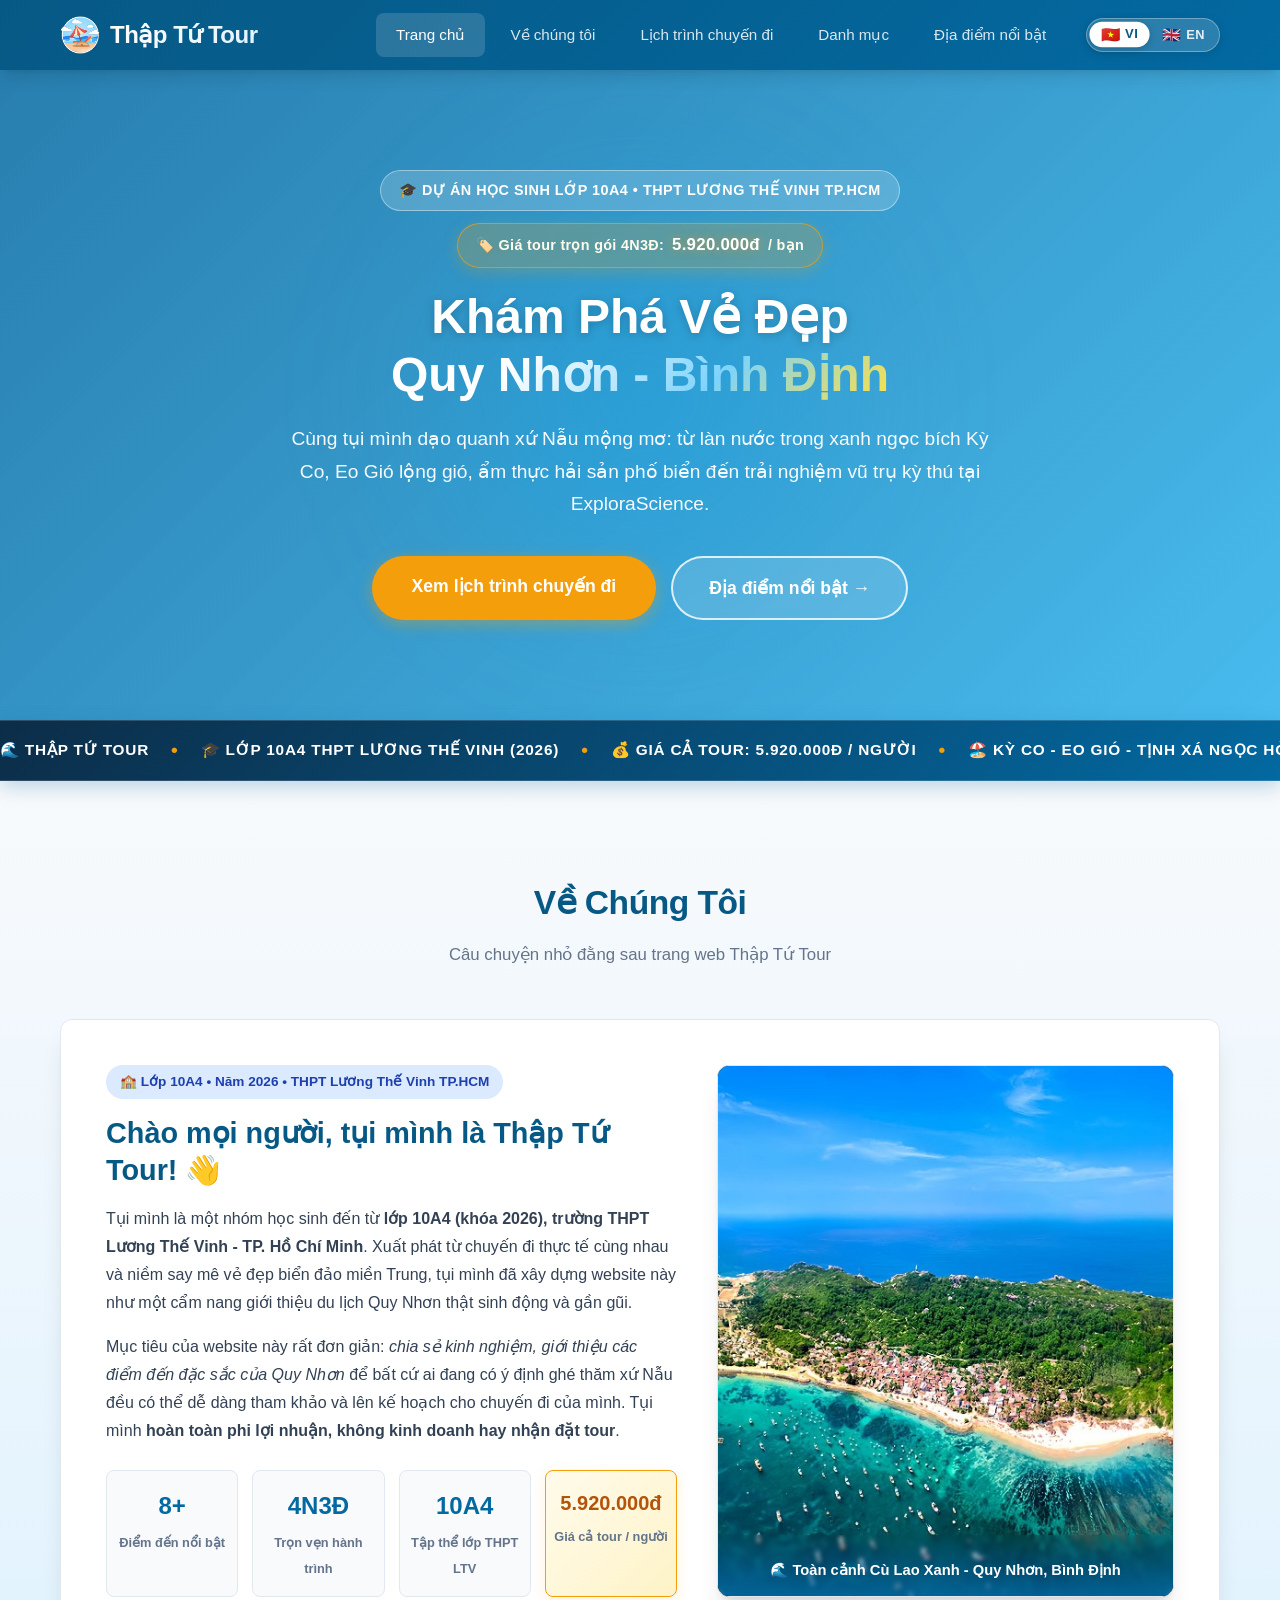
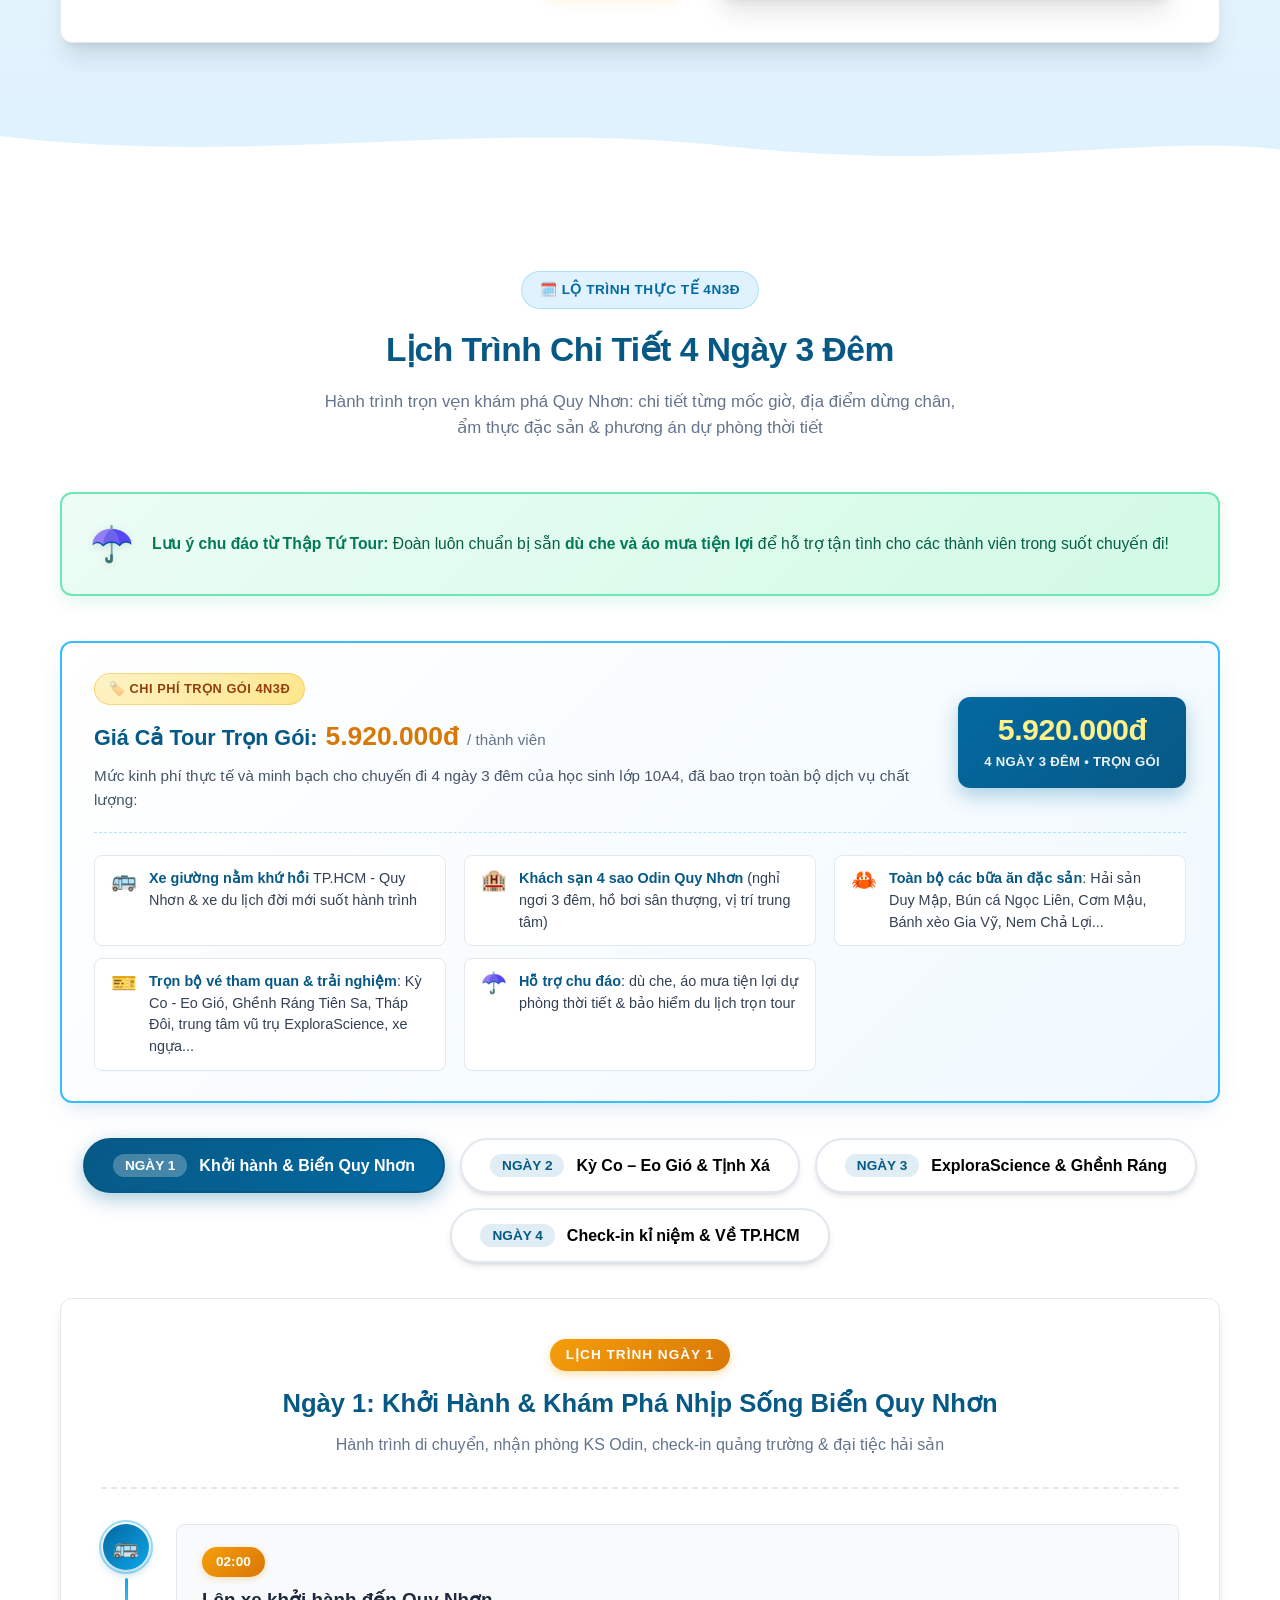
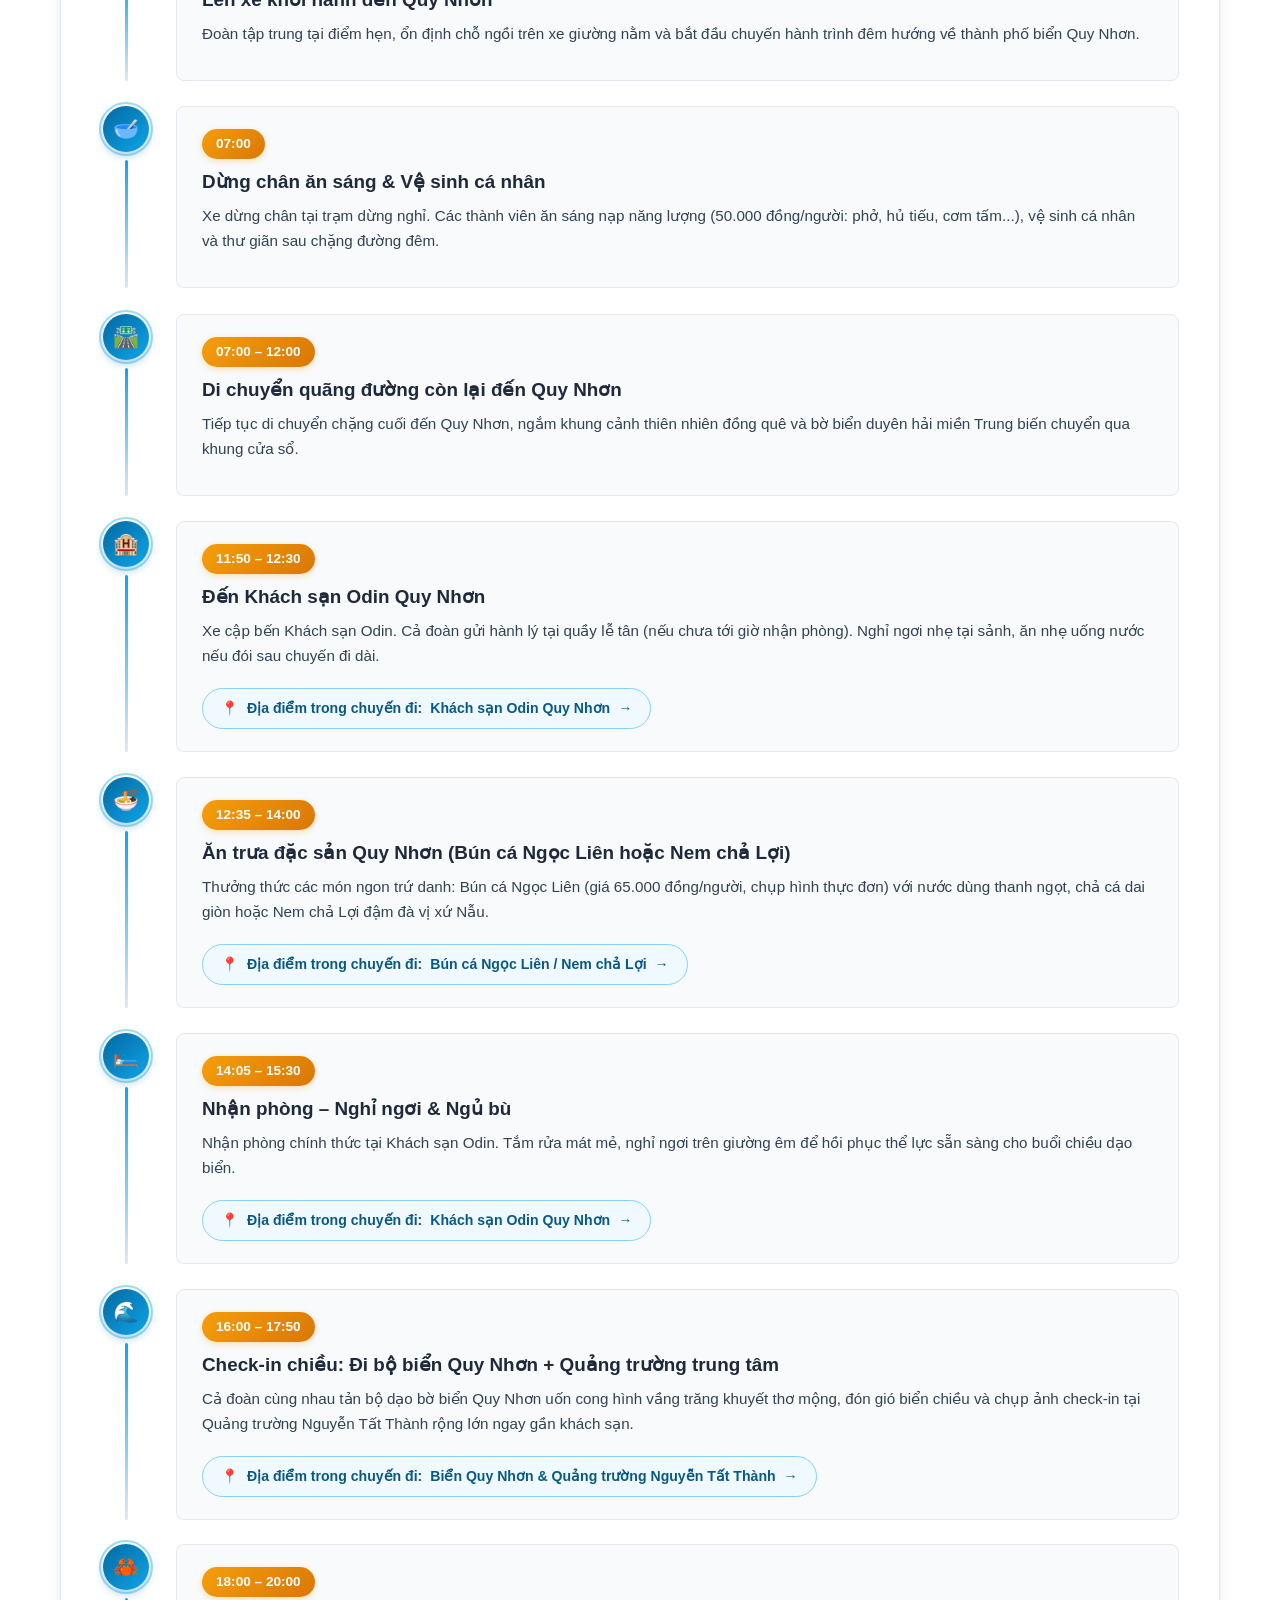
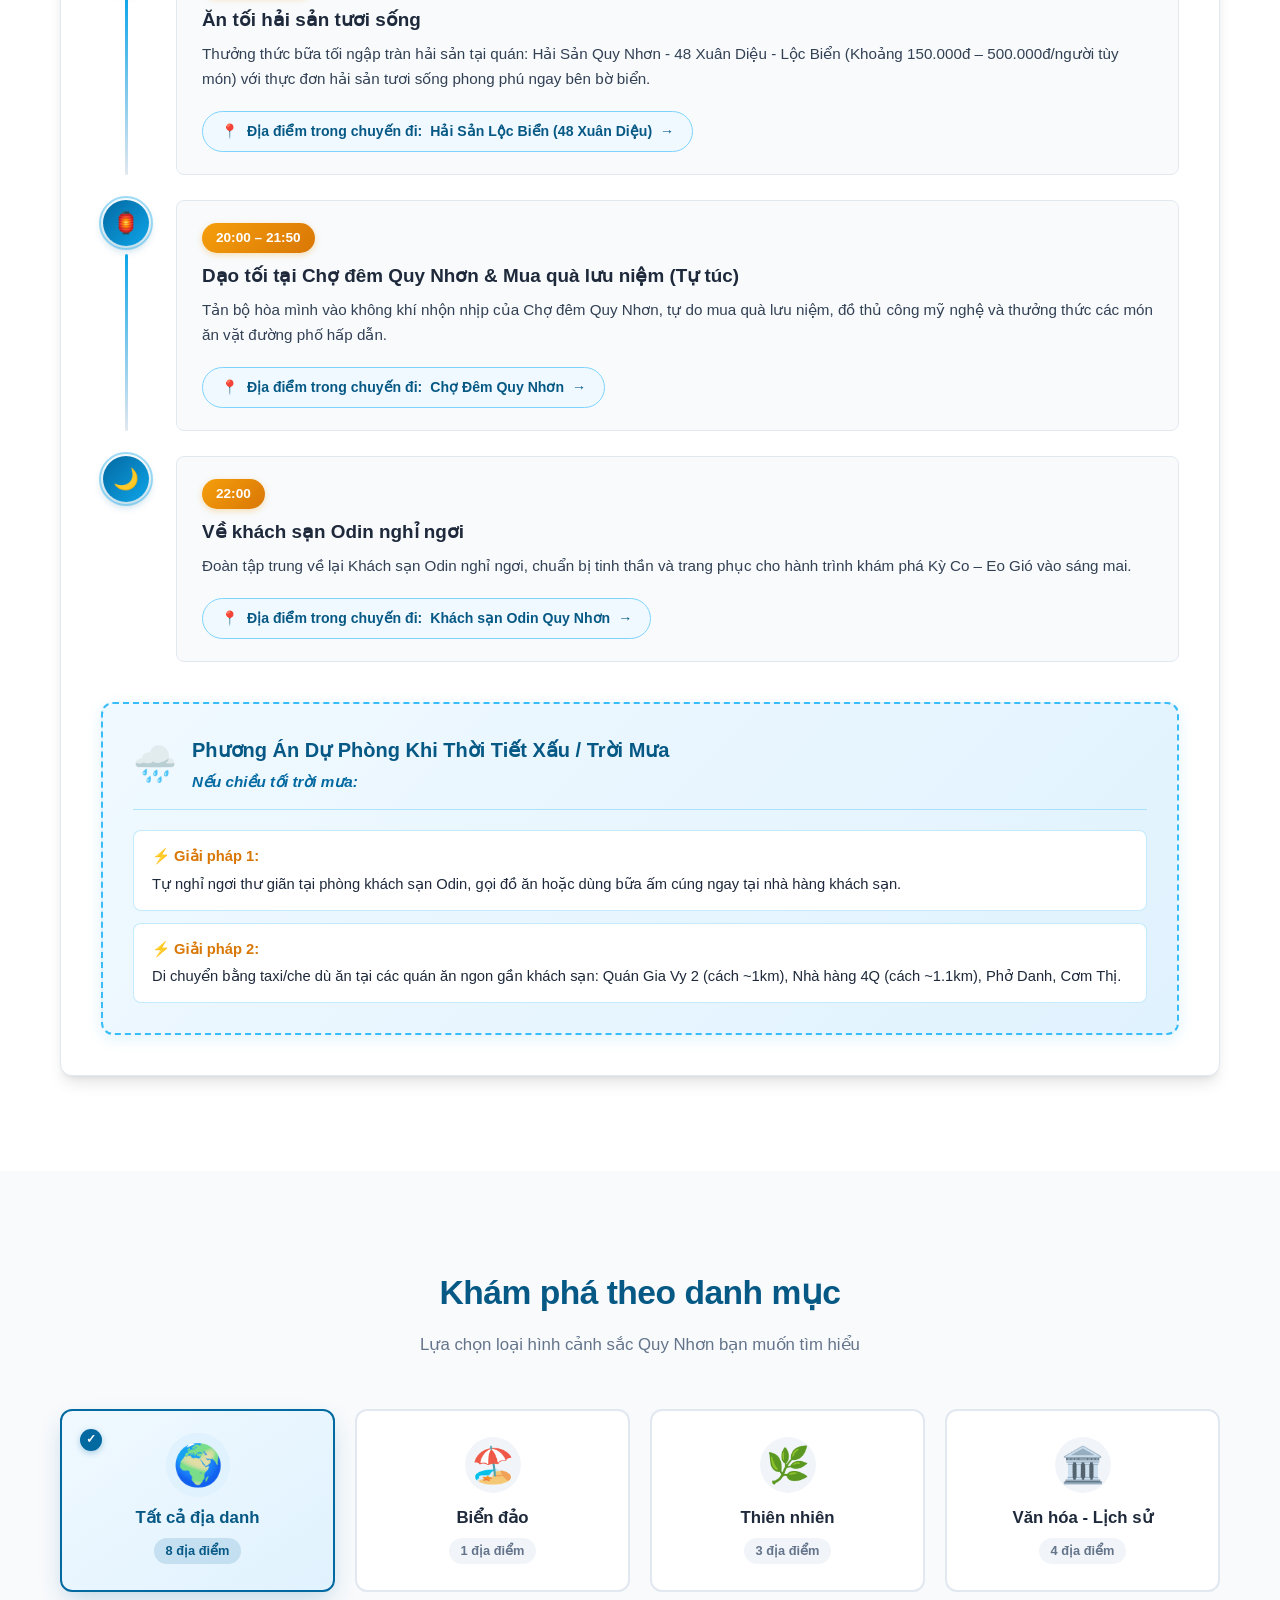
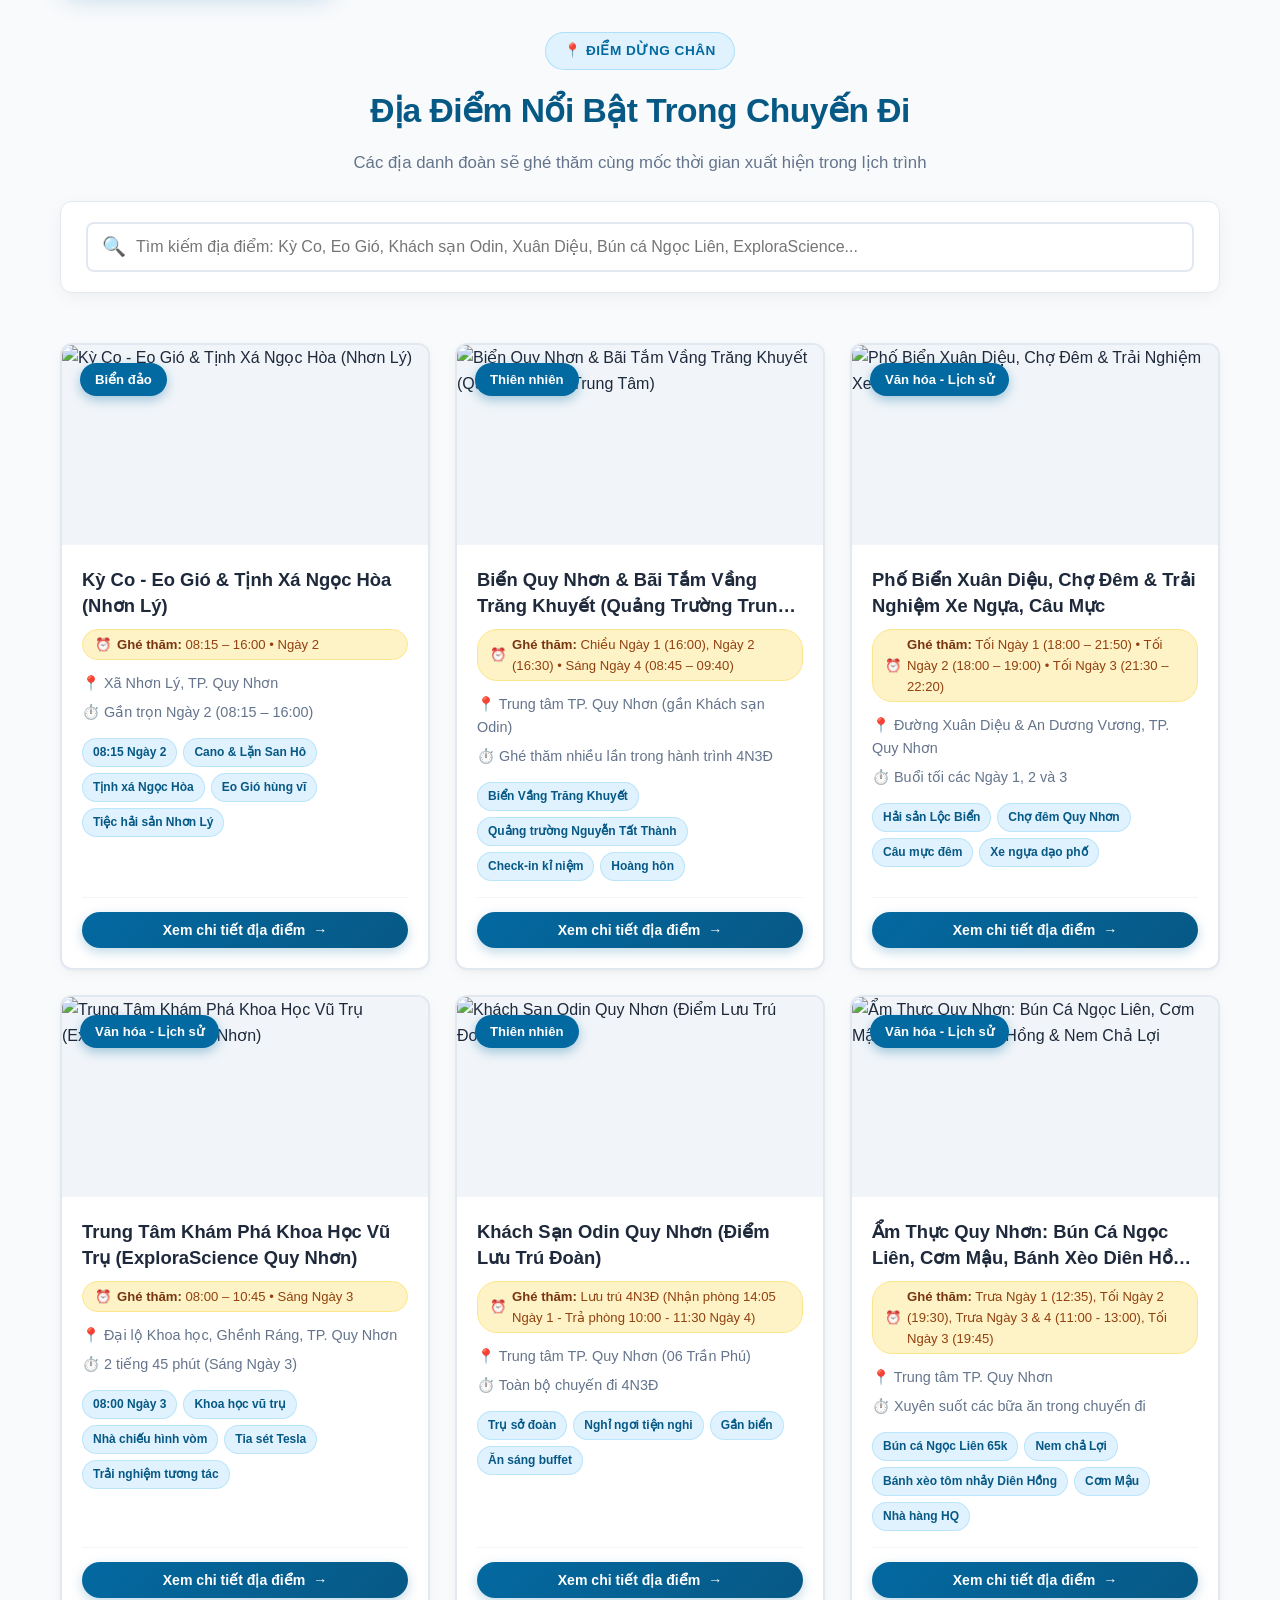
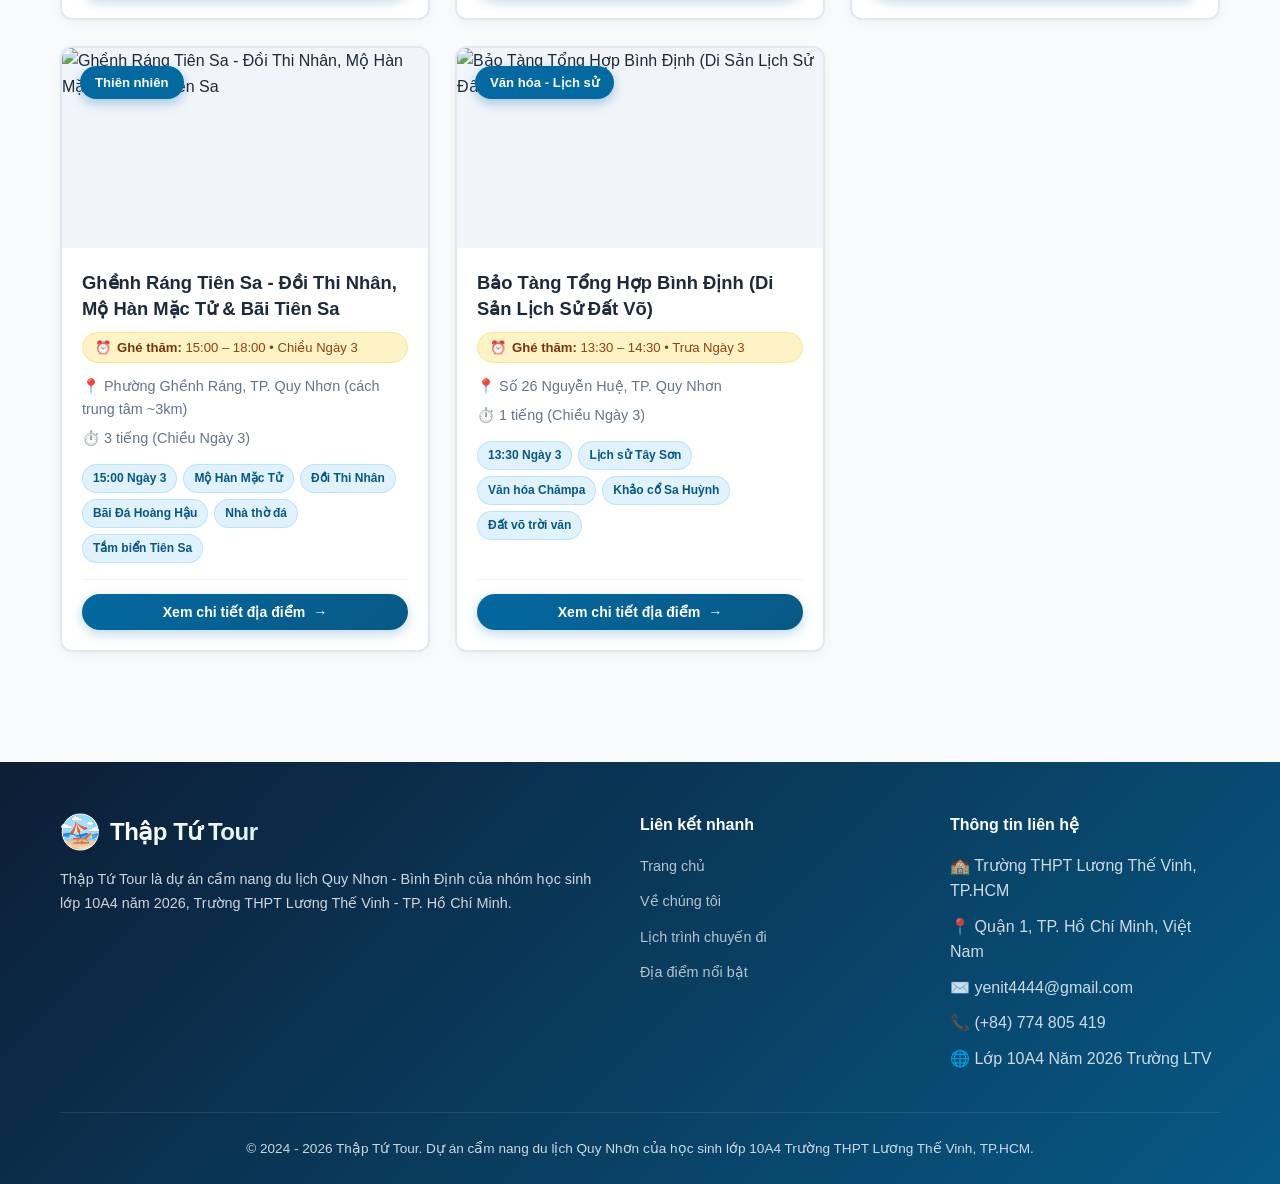
==== commit e0a7a44b: "feat(itinerary): cap nhat toan dien lich trinh 4N3D theo yeu cau moi - Ngay 1: khoi hanh 2h, an sang" ====
--- a/index.html
+++ b/index.html
@@ -28,7 +28,7 @@
       <nav class="nav" id="nav">
         <ul class="nav-list">
           <li><a href="index.html" class="active" data-i18n="nav_home">Trang chủ</a></li>
-          <li><a href="#ve-tui-toi" data-i18n="nav_about">Về chúng tôi</a></li>
+          <li><a href="#ve-chung-toi" data-i18n="nav_about">Về chúng tôi</a></li>
           <li><a href="#lich-trinh" data-i18n="nav_itinerary">Lịch trình chuyến đi</a></li>
           <li><a href="#categories" data-i18n="nav_categories">Danh mục</a></li>
           <li><a href="#dia-diem" data-i18n="nav_places">Địa điểm nổi bật</a></li>
@@ -59,10 +59,10 @@
     <div class="hero-content">
       <div class="hero-badges-wrap">
         <div class="project-badge-pill floating-badge" data-i18n="hero_badge">
-          🎓 Dự án học sinh Lớp 10A4 • THPT Lương Thế Vinh
+          🎓 Dự án học sinh Lớp 10A4 • THPT Lương Thế Vinh TP.HCM
         </div>
         <div class="hero-price-badge floating-badge" data-i18n="hero_price_badge">
-          🏷️ Tour 4N3Đ: <strong class="price-nowrap">5.920.000đ</strong> / bạn
+          🏷️ Giá tour trọn gói 4N3Đ: <strong>5.920.000đ</strong> / bạn
         </div>
       </div>
       <h1 class="hero-title-dynamic" data-i18n="hero_title">Khám Phá Vẻ Đẹp<br><span class="hero-gradient-text">Quy Nhơn - Bình Định</span></h1>
@@ -133,7 +133,7 @@
   </div>
 
   <!-- ===== VỀ TỤI TÔI ===== -->
-  <section class="about-us-section" id="ve-tui-toi">
+  <section class="about-us-section" id="ve-chung-toi">
     <div class="container">
       <div class="section-title reveal-on-scroll">
         <h2 data-i18n="about_title">Về Chúng Tôi</h2>
@@ -210,12 +210,12 @@
         <div class="tour-cost-header">
           <div class="tour-cost-left">
             <span class="cost-tag" data-i18n="cost_tag">🏷️ CHI PHÍ TRỌN GÓI 4N3Đ</span>
-            <h3 data-i18n="cost_heading">Giá Trọn Gói: <strong class="price-nowrap">5.920.000đ</strong> <small>/ người</small></h3>
+            <h3 data-i18n="cost_heading">Giá Cả Tour Trọn Gói: <strong>5.920.000đ</strong> <small>/ thành viên</small></h3>
             <p data-i18n="cost_desc">Mức kinh phí thực tế và minh bạch cho chuyến đi 4 ngày 3 đêm của học sinh lớp 10A4, đã bao trọn toàn bộ dịch vụ chất lượng:</p>
           </div>
           <div class="tour-cost-right">
             <div class="cost-price-badge">
-              <span class="cost-amount price-nowrap" data-i18n="cost_amount">5.920.000đ</span>
+              <span class="cost-amount">5.920.000đ</span>
               <span class="cost-period" data-i18n="cost_period">4 Ngày 3 Đêm • Trọn gói</span>
             </div>
           </div>
@@ -223,23 +223,23 @@
         <div class="tour-cost-features">
           <div class="cost-feat-item">
             <span class="feat-icon">🚌</span>
-            <span class="feat-text" data-i18n="cost_feat_bus"><strong>Xe giường nằm khứ hồi:</strong> TP.HCM - Quy Nhơn & xe du lịch đời mới suốt hành trình</span>
+            <span class="feat-text" data-i18n="cost_feat_bus"><strong>Xe giường nằm khứ hồi</strong> TP.HCM - Quy Nhơn & xe du lịch đời mới suốt hành trình</span>
           </div>
           <div class="cost-feat-item">
             <span class="feat-icon">🏨</span>
-            <span class="feat-text" data-i18n="cost_feat_hotel"><strong>Khách sạn 4 sao Odin Quy Nhơn:</strong> nghỉ ngơi 3 đêm, hồ bơi sân thượng, vị trí trung tâm</span>
+            <span class="feat-text" data-i18n="cost_feat_hotel"><strong>Khách sạn 4 sao Odin Quy Nhơn</strong> (nghỉ ngơi 3 đêm, hồ bơi sân thượng, vị trí trung tâm)</span>
           </div>
           <div class="cost-feat-item">
             <span class="feat-icon">🦀</span>
-            <span class="feat-text" data-i18n="cost_feat_food"><strong>Toàn bộ các bữa ăn đặc sản:</strong> Hải sản Duy Mập, Bún cá Ngọc Liên, Cơm Mậu, Bánh xèo Gia Vỹ, Nem Chả Lợi...</span>
+            <span class="feat-text" data-i18n="cost_feat_food"><strong>Toàn bộ các bữa ăn đặc sản</strong>: Hải sản Duy Mập, Bún cá Ngọc Liên, Cơm Mậu, Bánh xèo Gia Vỹ, Nem Chả Lợi...</span>
           </div>
           <div class="cost-feat-item">
             <span class="feat-icon">🎫</span>
-            <span class="feat-text" data-i18n="cost_feat_tickets"><strong>Trọn bộ vé tham quan & trải nghiệm:</strong> Kỳ Co - Eo Gió, Ghềnh Ráng Tiên Sa, Tháp Đôi, trung tâm vũ trụ ExploraScience, xe ngựa...</span>
+            <span class="feat-text" data-i18n="cost_feat_tickets"><strong>Trọn bộ vé tham quan & trải nghiệm</strong>: Kỳ Co - Eo Gió, Ghềnh Ráng Tiên Sa, Tháp Đôi, trung tâm vũ trụ ExploraScience, xe ngựa...</span>
           </div>
           <div class="cost-feat-item">
             <span class="feat-icon">☂️</span>
-            <span class="feat-text" data-i18n="cost_feat_care"><strong>Hỗ trợ chu đáo:</strong> dù che, áo mưa tiện lợi dự phòng thời tiết & bảo hiểm du lịch trọn tour</span>
+            <span class="feat-text" data-i18n="cost_feat_care"><strong>Hỗ trợ chu đáo</strong>: dù che, áo mưa tiện lợi dự phòng thời tiết & bảo hiểm du lịch trọn tour</span>
           </div>
         </div>
       </div>
@@ -252,11 +252,11 @@
         </button>
         <button class="timeline-tab-btn" data-day="2" type="button">
           <span class="tab-day-badge">Ngày 2</span>
-          <span class="tab-day-title">Kỳ Co – Eo Gió & Phố đêm</span>
+          <span class="tab-day-title">Kỳ Co – Eo Gió & Tịnh Xá</span>
         </button>
         <button class="timeline-tab-btn" data-day="3" type="button">
           <span class="tab-day-badge">Ngày 3</span>
-          <span class="tab-day-title">Ghềnh Ráng Tiên Sa & Dạo phố</span>
+          <span class="tab-day-title">ExploraScience & Ghềnh Ráng</span>
         </button>
         <button class="timeline-tab-btn" data-day="4" type="button">
           <span class="tab-day-badge">Ngày 4</span>
@@ -288,7 +288,7 @@
   <section class="search-filter" id="dia-diem">
     <div class="container">
       <div class="section-title reveal-on-scroll" style="margin-bottom: 25px;">
-<span class="section-badge" data-i18n="places_section_badge">📍 Điểm dừng chân</span>
+        <span class="section-badge">📍 Điểm dừng chân</span>
         <h2 data-i18n="places_section_title">Địa Điểm Nổi Bật Trong Chuyến Đi</h2>
         <p data-i18n="places_section_sub">Các địa danh đoàn sẽ ghé thăm cùng mốc thời gian xuất hiện trong lịch trình</p>
       </div>
@@ -352,7 +352,7 @@
   </footer>
 
   <!-- Nút về đầu trang -->
-  <button class="back-to-top" id="backToTop">↑</button>
+  <button class ="back-to-top" id="backToTop"
 
   <!-- Scripts -->
   <script src="js/tours.js"></script>
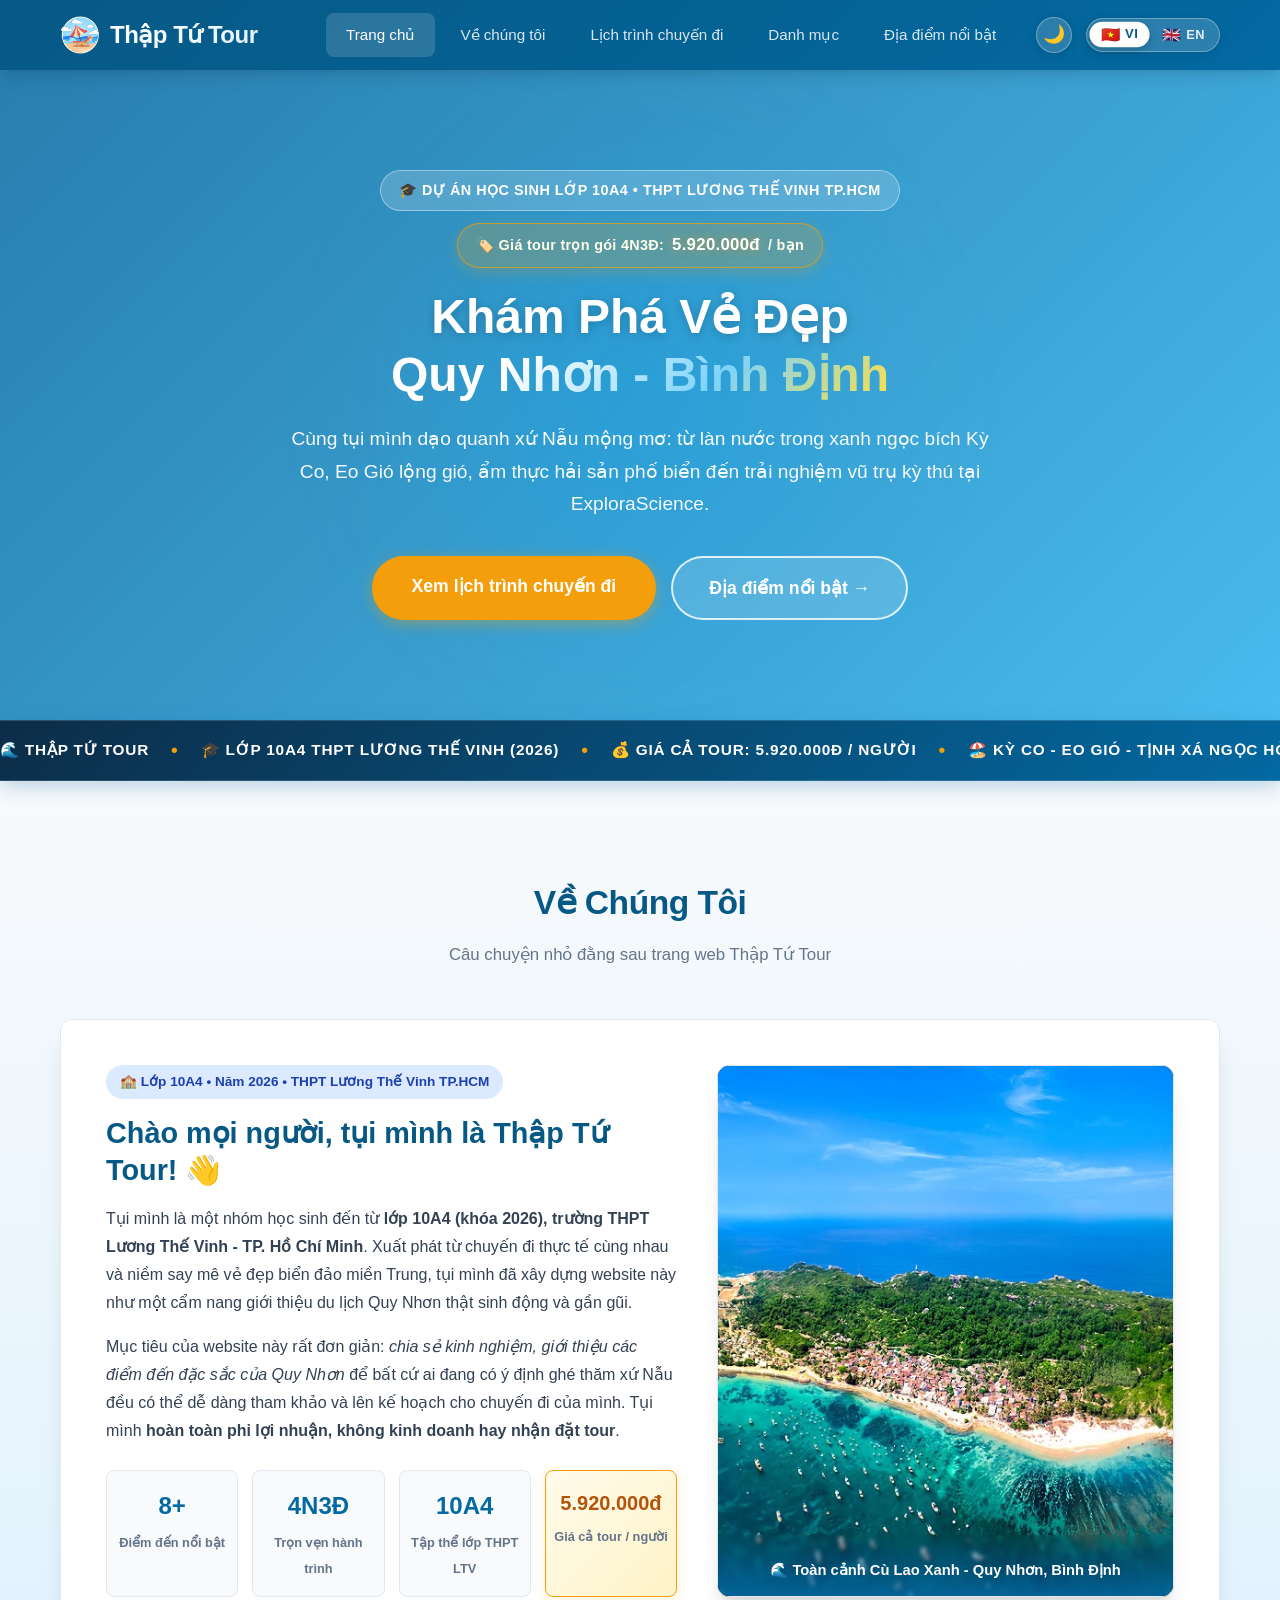
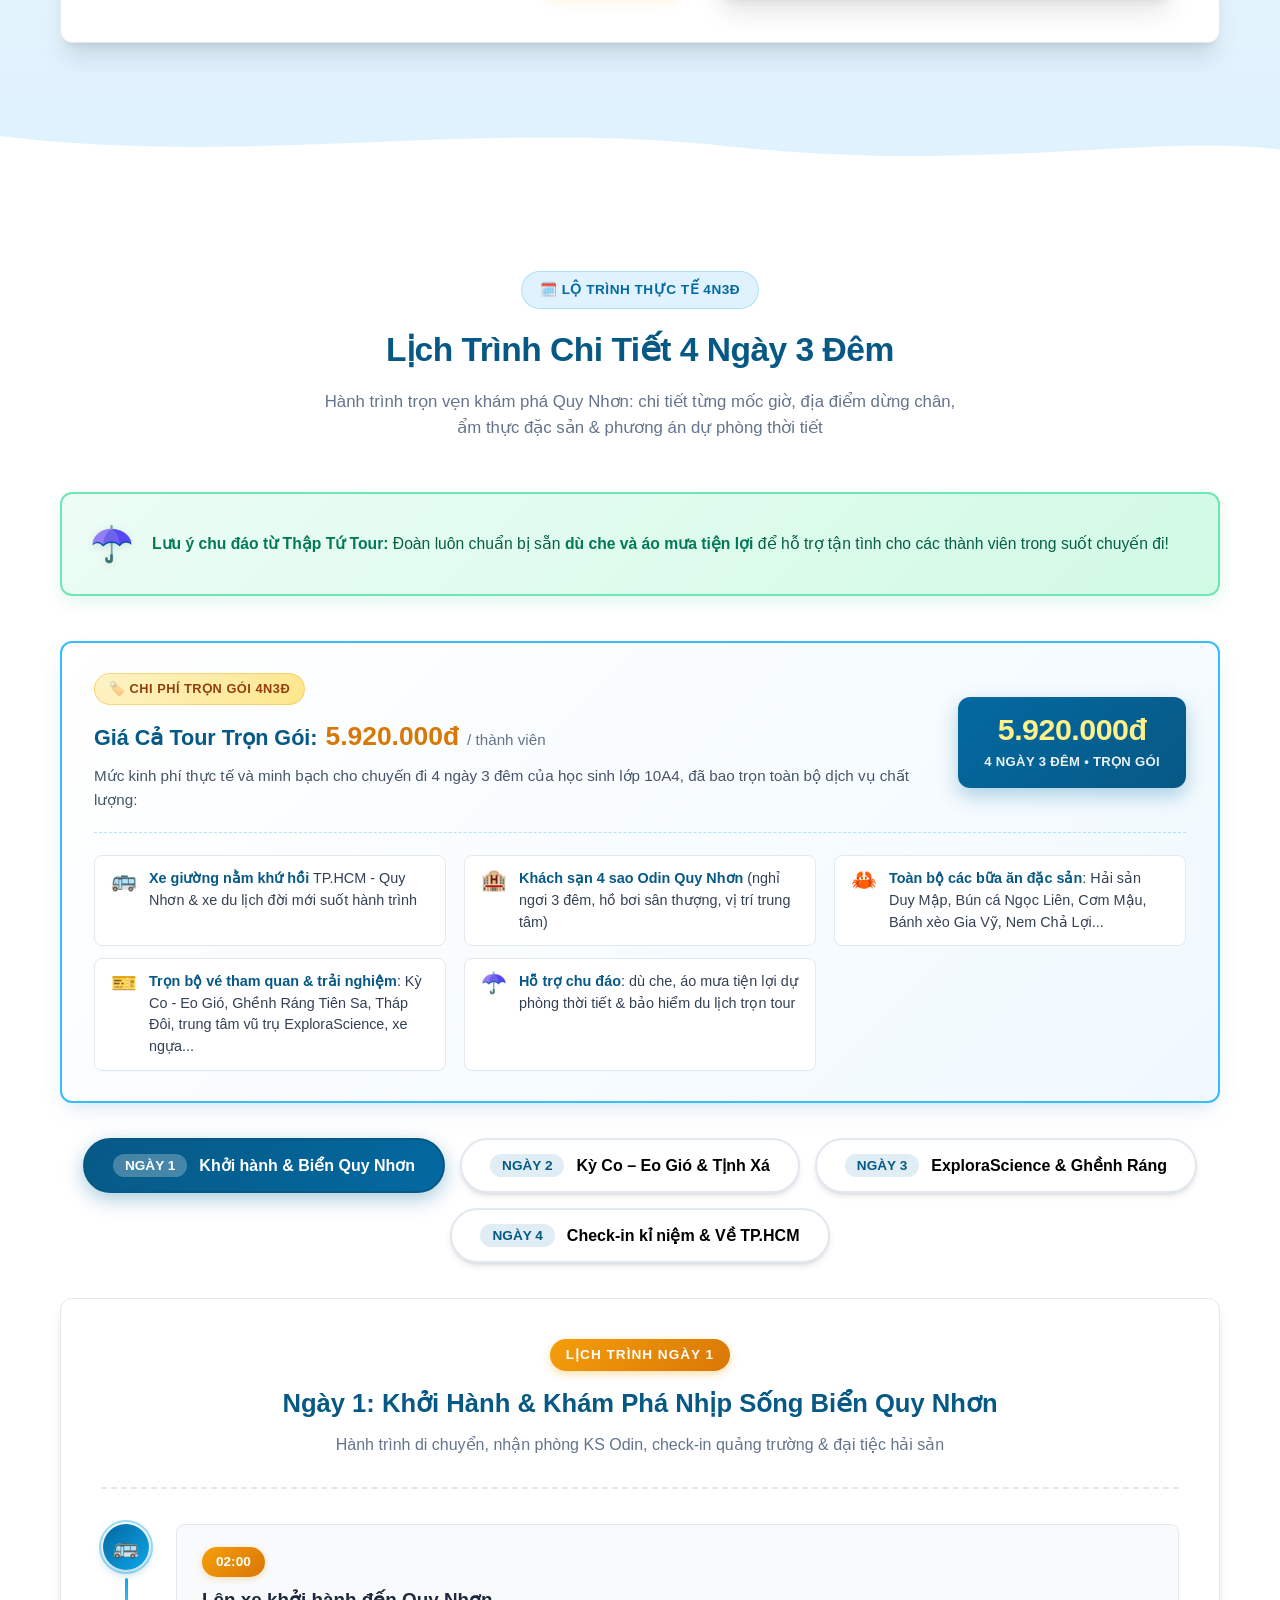
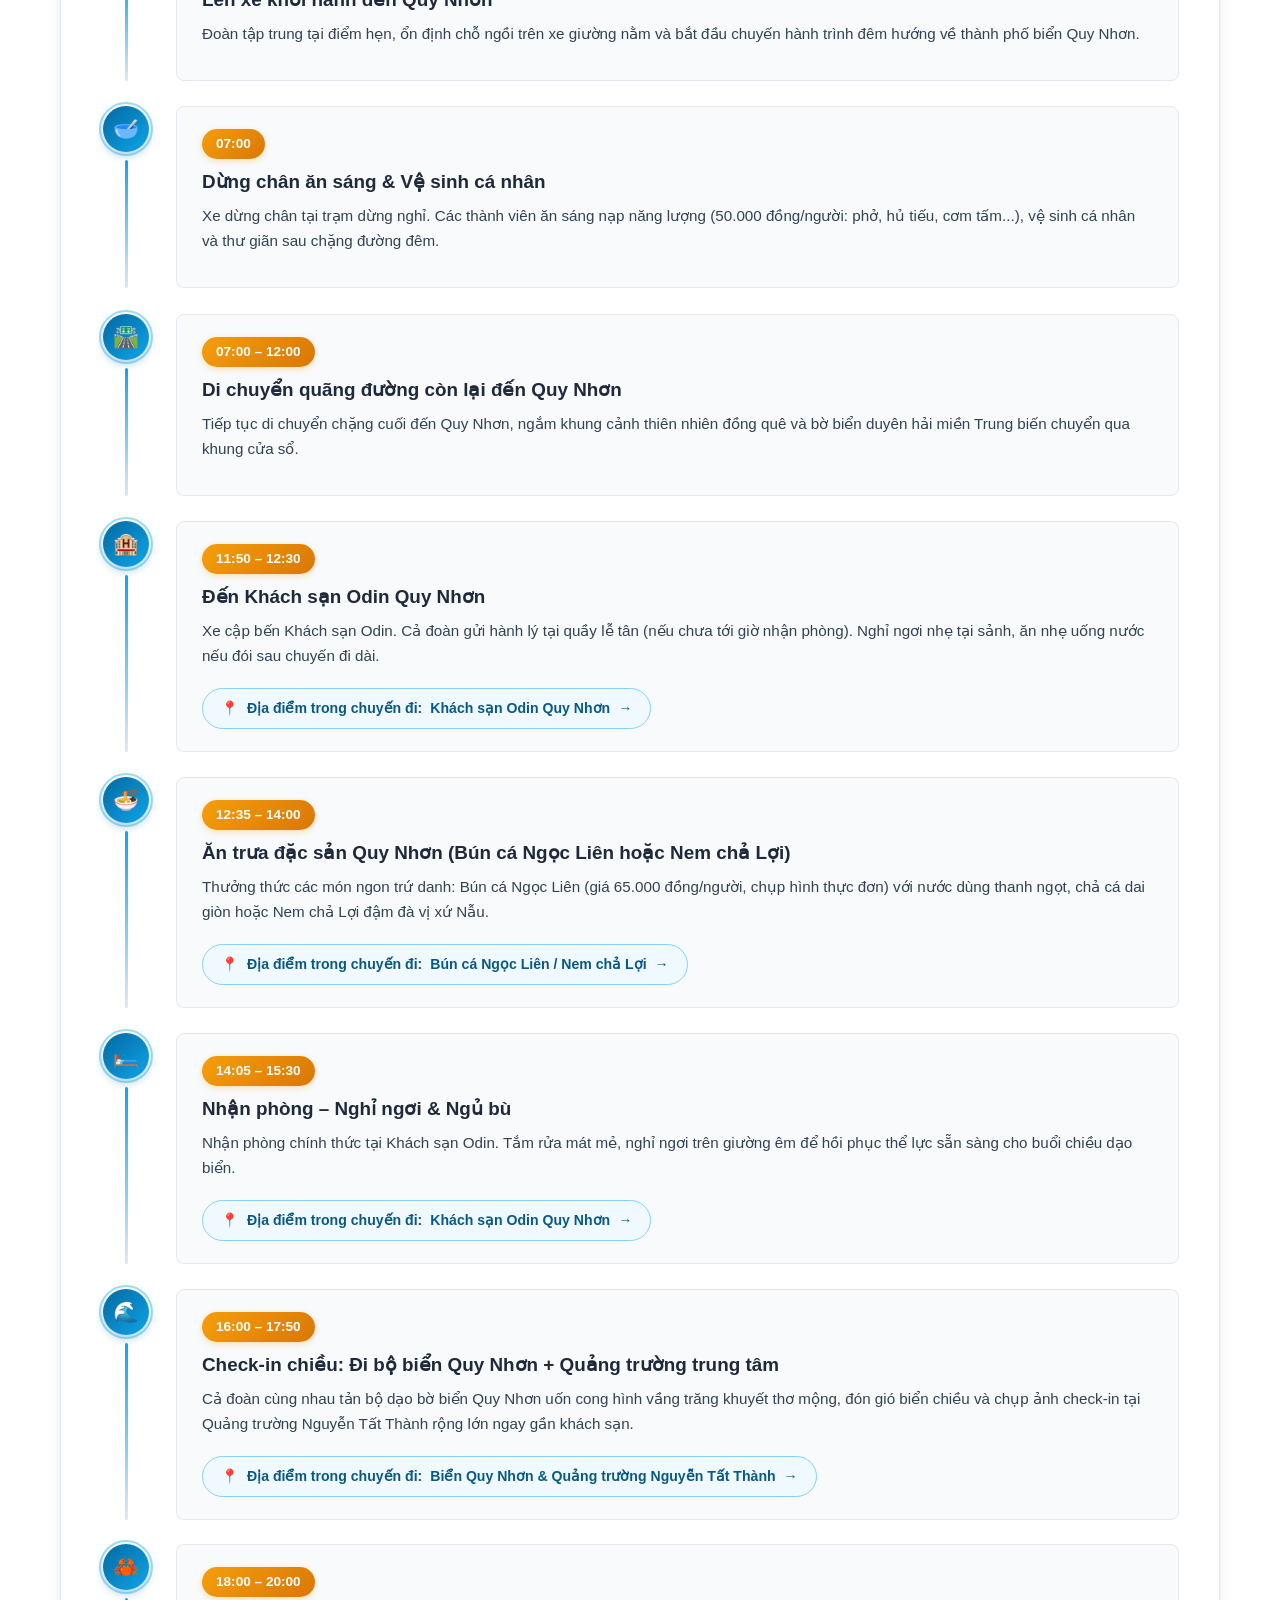
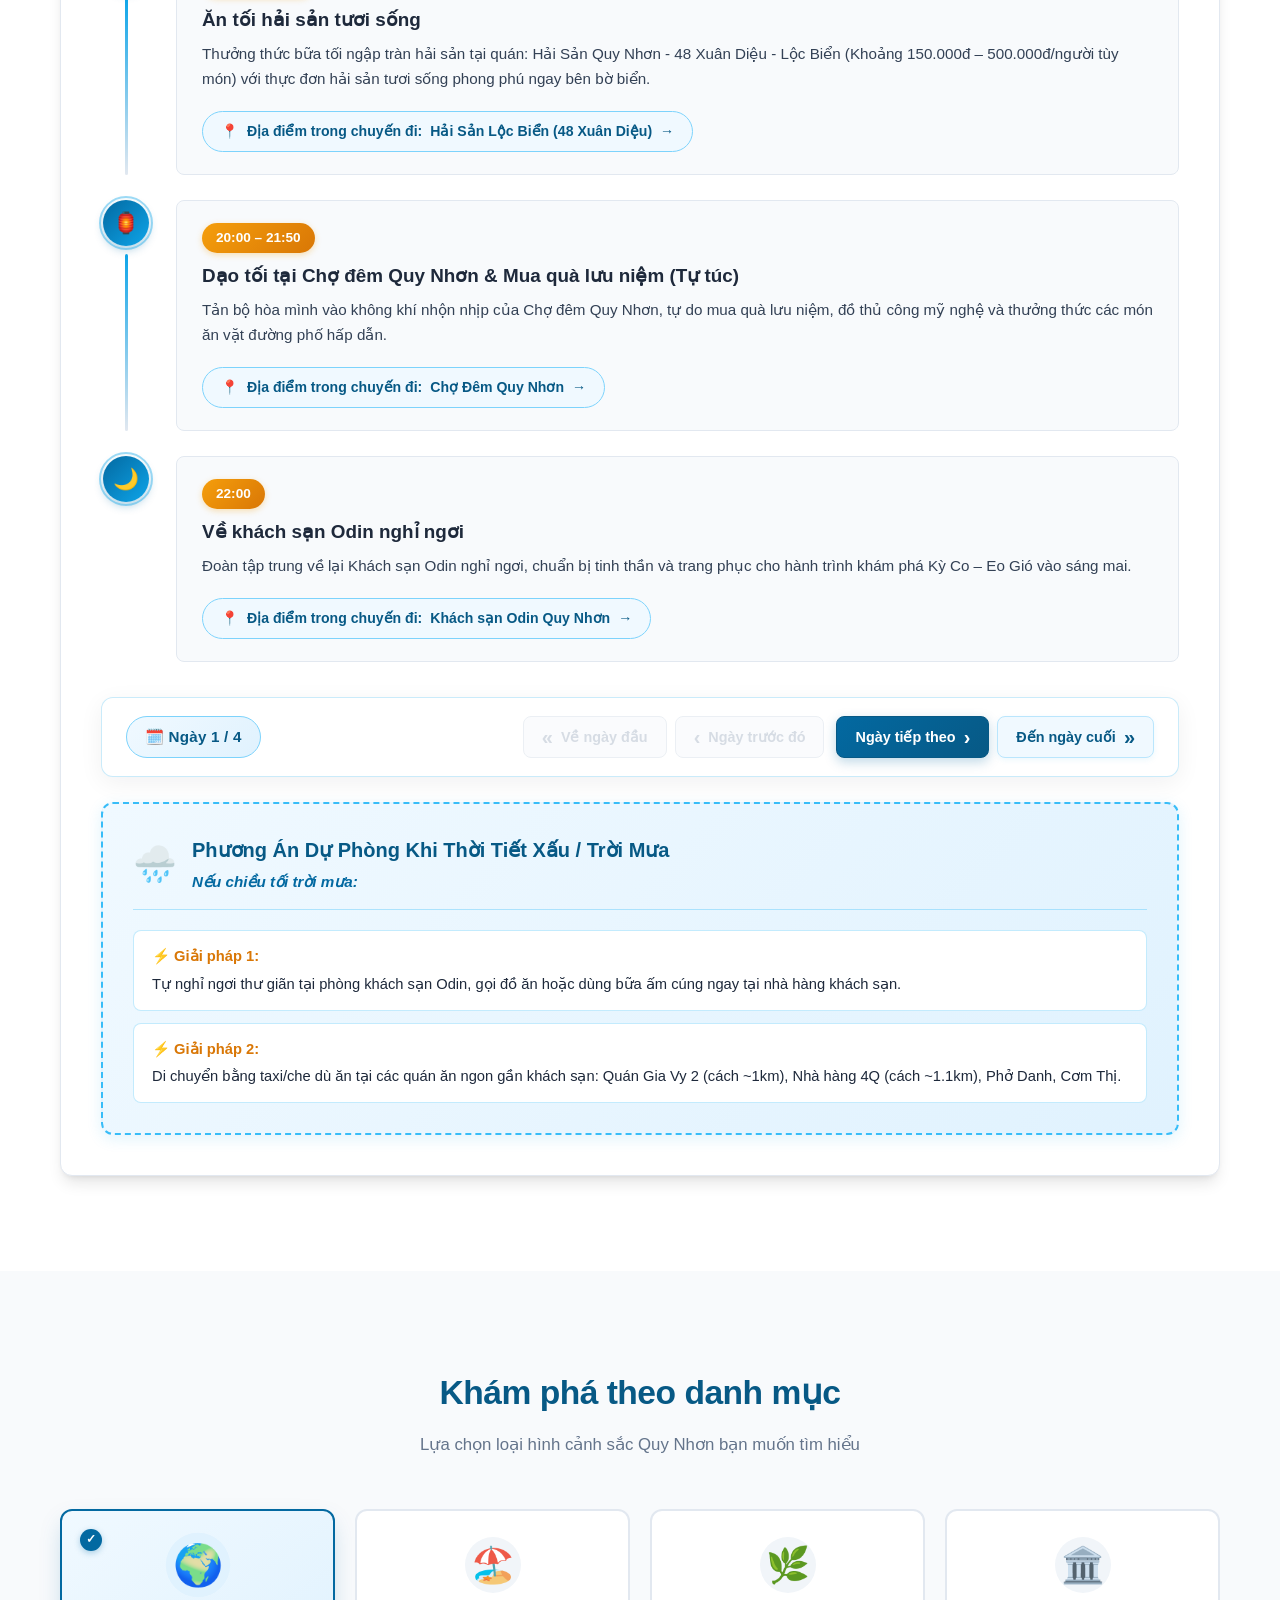
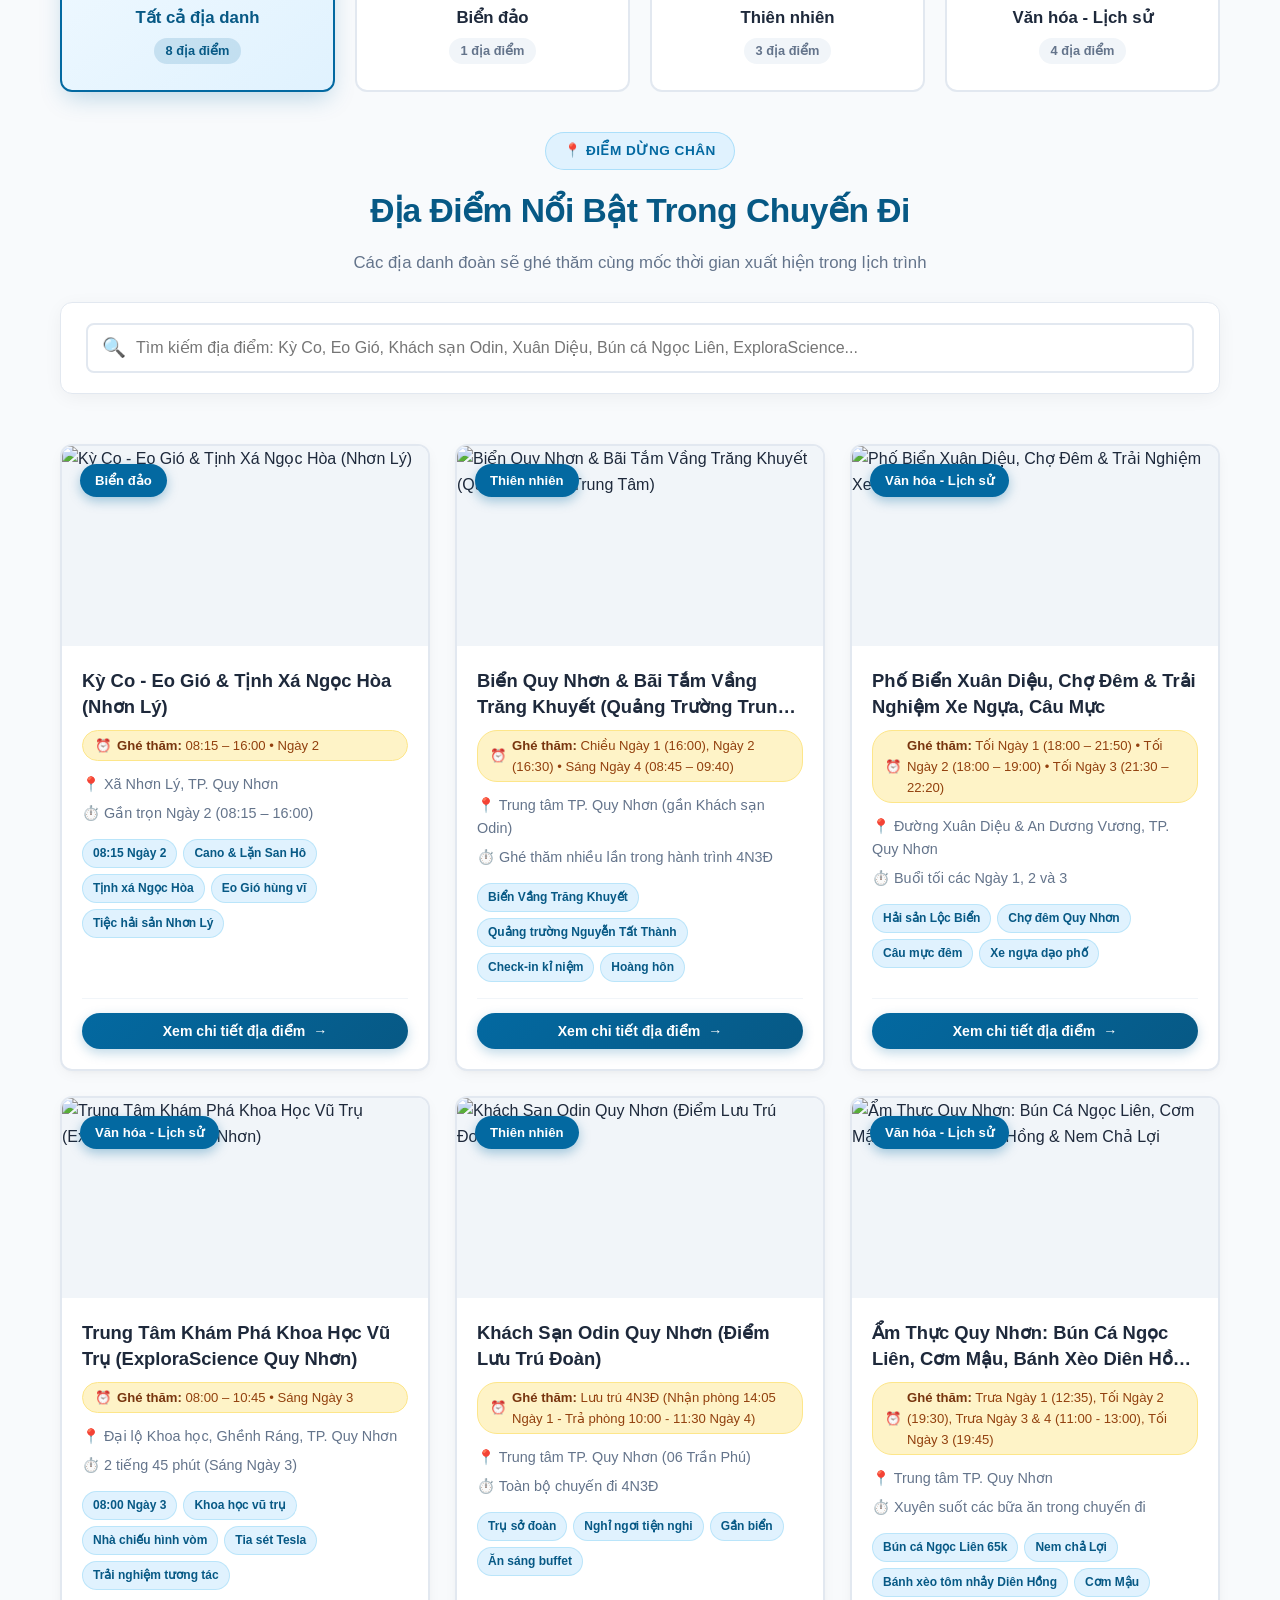
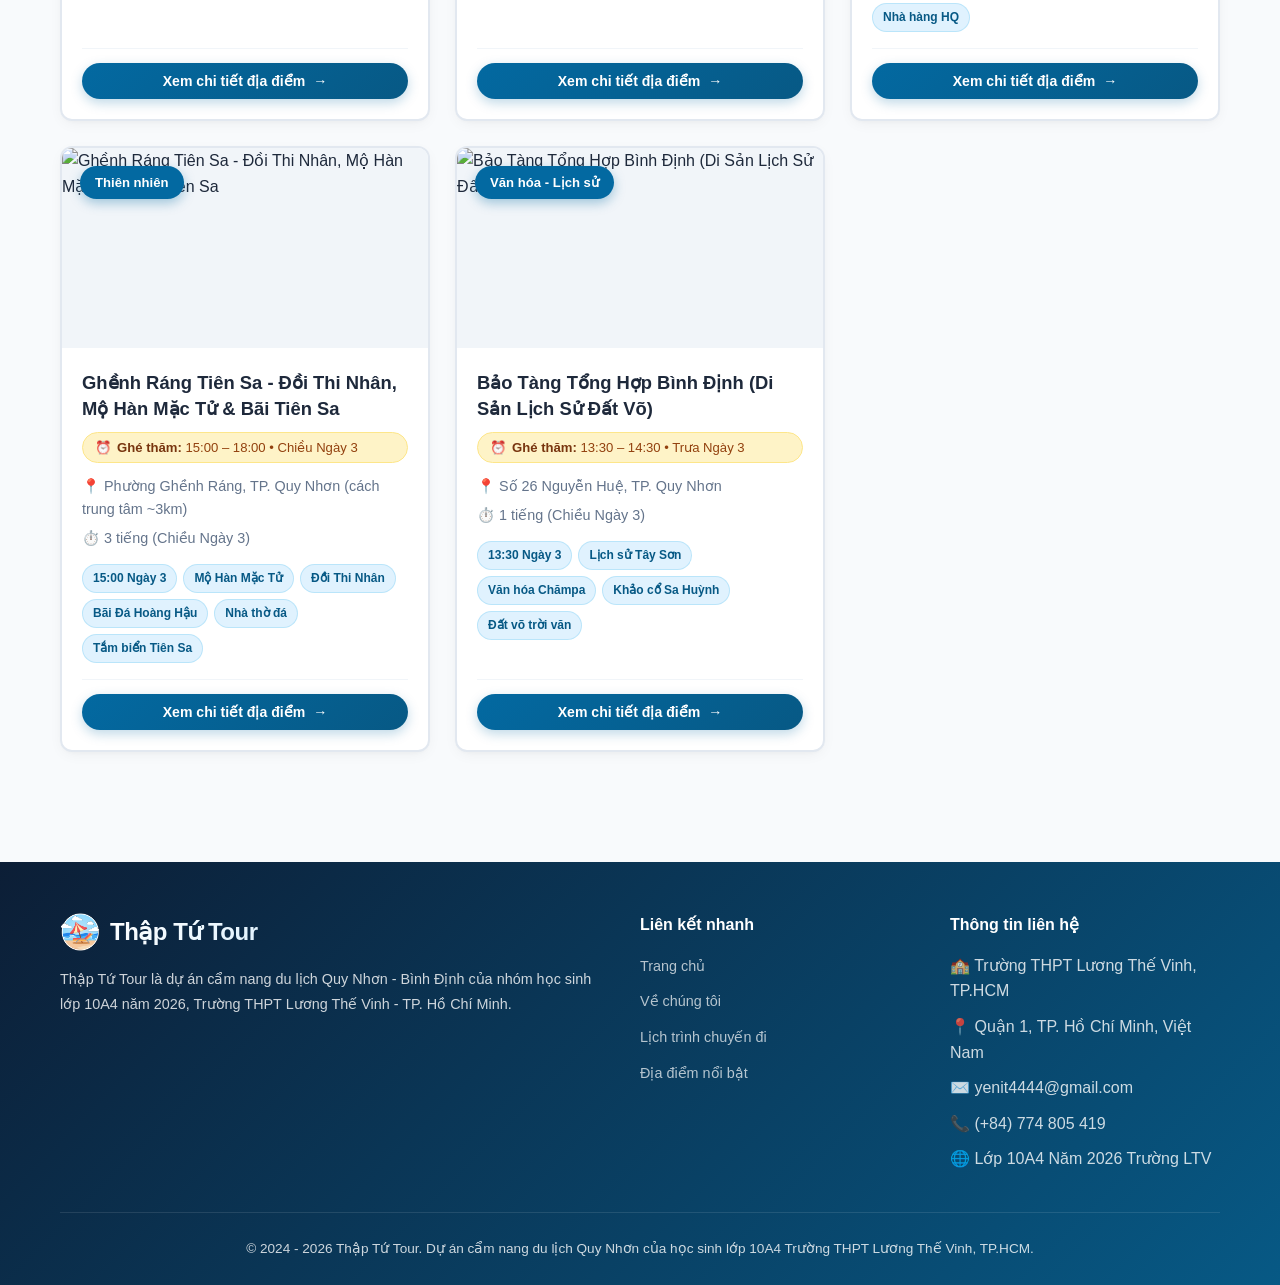
==== commit 9a884892: "feat(theme): them nut chuyen che do sang/toi va he thong dark mode dong nhat toan website" ====
--- a/index.html
+++ b/index.html
@@ -3,10 +3,21 @@
 <head>
   <meta charset="UTF-8">
   <meta name="viewport" content="width=device-width, initial-scale=1.0">
+  <meta name="color-scheme" content="light dark">
   <title>Thập Tứ Tour - Khám Phá Quy Nhơn | Lớp 10A4 THPT Lương Thế Vinh TP.HCM</title>
   <link rel="icon" type="image/svg+xml" href="favicon.svg">
   <link rel="icon" type="image/png" href="logo.png">
   <link rel="stylesheet" href="css/style.css">
+  <script>
+    (function() {
+      try {
+        var saved = localStorage.getItem('thap_tu_theme');
+        var prefersDark = window.matchMedia && window.matchMedia('(prefers-color-scheme: dark)').matches;
+        var theme = saved ? saved : (prefersDark ? 'dark' : 'light');
+        document.documentElement.setAttribute('data-theme', theme);
+      } catch (e) {}
+    })();
+  </script>
 </head>
 <body>
 
@@ -36,6 +47,12 @@
       </nav>
 
       <div class="header-right">
+        <!-- Nút chuyển đổi giao diện Sáng / Tối (Theme Switcher) -->
+        <button type="button" class="theme-toggle-btn" id="themeToggle" aria-label="Chuyển chế độ sáng/tối" title="Chuyển sang chế độ tối">
+          <span class="theme-icon sun-icon" aria-hidden="true">☀️</span>
+          <span class="theme-icon moon-icon" aria-hidden="true">🌙</span>
+        </button>
+
         <!-- Nút chuyển đổi ngôn ngữ -->
         <div class="lang-switcher" id="langSwitcher" role="group" aria-label="Language selection">
           <button type="button" class="lang-btn active" data-lang="vi" title="Tiếng Việt">
@@ -352,7 +369,7 @@
   </footer>
 
   <!-- Nút về đầu trang -->
-  <button class ="back-to-top" id="backToTop"
+  <button class="back-to-top" id="backToTop">↑</button>
 
   <!-- Scripts -->
   <script src="js/tours.js"></script>
--- a/css/style.css
+++ b/css/style.css
@@ -3280,7 +3280,7 @@
 
 /* Khối phương án dự phòng thời tiết xấu / trời mưa */
 .weather-plan-box {
-  margin-top: 40px;
+  margin-top: 25px;
   background: linear-gradient(135deg, #f0f9ff, #e0f2fe);
   border: 2px dashed #38bdf8;
   border-radius: var(--radius);
@@ -3820,3 +3820,1100 @@
 
 
 
+
+/* ===== THANH ĐIỀU HƯỚNG CHUYỂN NGÀY CHÂN LỊCH TRÌNH ===== */
+.timeline-bottom-nav {
+  margin-top: 35px;
+  margin-bottom: 25px;
+  padding: 18px 24px;
+  background: var(--white);
+  border: 1.5px solid rgba(14, 165, 233, 0.22);
+  border-radius: var(--radius);
+  box-shadow: 0 6px 24px rgba(15, 23, 42, 0.06);
+  display: flex;
+  align-items: center;
+  justify-content: space-between;
+  gap: 16px;
+  position: relative;
+  z-index: 2;
+}
+
+.timeline-bottom-nav .nav-indicator-wrap {
+  display: flex;
+  align-items: center;
+}
+
+.timeline-bottom-nav .indicator-badge {
+  display: inline-flex;
+  align-items: center;
+  gap: 6px;
+  padding: 8px 18px;
+  background: linear-gradient(135deg, #f0f9ff, #e0f2fe);
+  border: 1px solid #7dd3fc;
+  border-radius: 999px;
+  font-weight: 800;
+  font-size: 0.95rem;
+  color: var(--primary-dark);
+  letter-spacing: 0.2px;
+}
+
+.timeline-bottom-nav .nav-buttons-wrap {
+  display: flex;
+  align-items: center;
+  gap: 12px;
+  flex: 1;
+  justify-content: flex-end;
+}
+
+.timeline-bottom-nav .nav-group-left,
+.timeline-bottom-nav .nav-group-right {
+  display: flex;
+  align-items: center;
+  gap: 8px;
+}
+
+.timeline-nav-btn {
+  display: inline-flex;
+  align-items: center;
+  justify-content: center;
+  gap: 8px;
+  padding: 10px 18px;
+  border-radius: var(--radius-sm);
+  font-weight: 700;
+  font-size: 0.9rem;
+  border: 1.5px solid #bae6fd;
+  background: #f0f9ff;
+  color: var(--primary-dark);
+  cursor: pointer;
+  transition: all 0.22s cubic-bezier(0.4, 0, 0.2, 1);
+  box-shadow: 0 2px 6px rgba(14, 165, 233, 0.08);
+  white-space: nowrap;
+}
+
+.timeline-nav-btn .nav-arrow {
+  font-size: 1.25rem;
+  font-weight: 800;
+  line-height: 1;
+}
+
+.timeline-nav-btn:hover:not(:disabled) {
+  background: var(--primary);
+  border-color: var(--primary);
+  color: var(--white);
+  transform: translateY(-2px);
+  box-shadow: 0 6px 16px rgba(14, 165, 233, 0.28);
+}
+
+.timeline-nav-btn:active:not(:disabled) {
+  transform: translateY(0);
+}
+
+/* Nút Ngày tiếp theo & Ngày trước đó nổi bật hơn */
+.timeline-nav-btn.btn-next {
+  background: linear-gradient(135deg, var(--primary), var(--primary-dark));
+  border-color: var(--primary-dark);
+  color: var(--white);
+  box-shadow: 0 4px 12px rgba(3, 105, 161, 0.25);
+}
+
+.timeline-nav-btn.btn-next:hover:not(:disabled) {
+  background: linear-gradient(135deg, var(--primary-dark), #034b75);
+  box-shadow: 0 6px 18px rgba(3, 105, 161, 0.35);
+}
+
+.timeline-nav-btn.btn-prev {
+  background: #e0f2fe;
+  border-color: #38bdf8;
+  color: var(--primary-dark);
+}
+
+.timeline-nav-btn:disabled {
+  opacity: 0.38;
+  cursor: not-allowed;
+  background: #f1f5f9 !important;
+  border-color: #cbd5e1 !important;
+  color: #94a3b8 !important;
+  box-shadow: none !important;
+  transform: none !important;
+  pointer-events: none;
+}
+
+@media (max-width: 768px) {
+  .timeline-bottom-nav {
+    flex-direction: column;
+    padding: 16px 14px;
+    gap: 14px;
+    align-items: stretch;
+  }
+
+  .timeline-bottom-nav .nav-indicator-wrap {
+    width: 100%;
+    justify-content: center;
+  }
+
+  .timeline-bottom-nav .nav-buttons-wrap {
+    width: 100%;
+    display: grid;
+    grid-template-columns: 1fr 1fr;
+    gap: 8px;
+  }
+
+  .timeline-bottom-nav .nav-group-left,
+  .timeline-bottom-nav .nav-group-right {
+    display: contents;
+  }
+
+  .timeline-nav-btn.btn-prev { order: 1; }
+  .timeline-nav-btn.btn-next { order: 2; }
+  .timeline-nav-btn.btn-first { order: 3; }
+  .timeline-nav-btn.btn-last { order: 4; }
+
+  .timeline-nav-btn {
+    width: 100%;
+    padding: 11px 8px;
+    font-size: 0.85rem;
+    gap: 6px;
+    text-align: center;
+  }
+}
+
+@media (max-width: 480px) {
+  .timeline-bottom-nav {
+    padding: 14px 10px;
+    margin-top: 25px;
+    margin-bottom: 20px;
+  }
+
+  .timeline-nav-btn {
+    padding: 10px 4px;
+    font-size: 0.82rem;
+    gap: 4px;
+  }
+
+  .timeline-nav-btn .nav-text {
+    overflow: hidden;
+    text-overflow: ellipsis;
+    white-space: nowrap;
+  }
+}
+
+
+/* ===================================================
+   DARK THEME SYSTEM (Hệ thống chế độ tối cao cấp & đồng nhất)
+   - Đồng bộ hóa toàn bộ bảng màu cho mọi trình duyệt
+   - Loại bỏ hiện tượng đảo màu tự động bị loang lổ / lệch màu
+   - Nút chuyển đổi giao diện mượt mà, lưu cài đặt tự động
+   =================================================== */
+
+/* Nút chuyển đổi giao diện Sáng / Tối trong Header */
+.theme-toggle-btn {
+  display: inline-flex;
+  align-items: center;
+  justify-content: center;
+  width: 36px;
+  height: 36px;
+  border-radius: 50%;
+  background: rgba(255, 255, 255, 0.16);
+  border: 1px solid rgba(255, 255, 255, 0.32);
+  color: #ffffff;
+  cursor: pointer;
+  position: relative;
+  overflow: hidden;
+  transition: all 0.25s cubic-bezier(0.16, 1, 0.3, 1);
+  backdrop-filter: blur(8px);
+  -webkit-backdrop-filter: blur(8px);
+  box-shadow: 0 2px 10px rgba(0, 0, 0, 0.12);
+  padding: 0;
+  user-select: none;
+  -webkit-user-select: none;
+  flex-shrink: 0;
+}
+
+.theme-toggle-btn:hover {
+  background: rgba(255, 255, 255, 0.28);
+  border-color: rgba(255, 255, 255, 0.55);
+  box-shadow: 0 4px 14px rgba(0, 0, 0, 0.22);
+  transform: scale(1.08);
+}
+
+.theme-toggle-btn:active {
+  transform: scale(0.9);
+}
+
+.theme-toggle-btn .theme-icon {
+  position: absolute;
+  font-size: 1.12rem;
+  line-height: 1;
+  transition: transform 0.38s cubic-bezier(0.34, 1.56, 0.64, 1), opacity 0.25s ease;
+  pointer-events: none;
+}
+
+/* Light mode mặc định: hiện 🌙 để chuyển sang Dark */
+.theme-toggle-btn .sun-icon {
+  opacity: 0;
+  transform: rotate(90deg) scale(0.4);
+}
+
+.theme-toggle-btn .moon-icon {
+  opacity: 1;
+  transform: rotate(0) scale(1);
+}
+
+/* Dark mode: hiện ☀️ để chuyển sang Light */
+[data-theme="dark"] .theme-toggle-btn {
+  background: rgba(15, 23, 42, 0.72);
+  border-color: rgba(251, 191, 36, 0.45);
+  box-shadow: 0 0 14px rgba(251, 191, 36, 0.25);
+}
+
+[data-theme="dark"] .theme-toggle-btn:hover {
+  background: rgba(24, 38, 66, 0.88);
+  border-color: #fbbf24;
+  box-shadow: 0 0 18px rgba(251, 191, 36, 0.45);
+}
+
+[data-theme="dark"] .theme-toggle-btn .sun-icon {
+  opacity: 1;
+  transform: rotate(0) scale(1);
+  filter: drop-shadow(0 0 5px rgba(251, 191, 36, 0.65));
+}
+
+[data-theme="dark"] .theme-toggle-btn .moon-icon {
+  opacity: 0;
+  transform: rotate(-90deg) scale(0.4);
+}
+
+@media (max-width: 768px) {
+  .theme-toggle-btn {
+    width: 32px;
+    height: 32px;
+  }
+  .theme-toggle-btn .theme-icon {
+    font-size: 0.98rem;
+  }
+}
+
+/* === DARK THEME TOÀN BỘ WEBSITE === */
+[data-theme="dark"] {
+  color-scheme: dark;
+  --primary: #38bdf8;
+  --primary-dark: #0284c7;
+  --primary-light: #7dd3fc;
+  --primary-bg: #0f2744;
+  --accent: #fbbf24;
+  --accent-hover: #f59e0b;
+  --text: #f1f5f9;
+  --text-light: #94a3b8;
+  --white: #151f32;
+  --gray-50: #0b1320;
+  --gray-100: #162032;
+  --gray-200: #26354d;
+  --gray-300: #3b4d6b;
+  --shadow: 0 4px 6px -1px rgba(0, 0, 0, 0.45), 0 2px 4px -2px rgba(0, 0, 0, 0.35);
+  --shadow-lg: 0 10px 18px -3px rgba(0, 0, 0, 0.55), 0 4px 8px -4px rgba(0, 0, 0, 0.45);
+  --shadow-xl: 0 20px 30px -5px rgba(0, 0, 0, 0.65), 0 8px 12px -6px rgba(0, 0, 0, 0.55);
+}
+
+[data-theme="dark"] body {
+  background-color: #0b1320;
+  color: #f1f5f9;
+}
+
+/* Thanh cuộn theo theme tối */
+[data-theme="dark"] ::-webkit-scrollbar {
+  width: 10px;
+  background-color: #0b1320;
+}
+[data-theme="dark"] ::-webkit-scrollbar-thumb {
+  background-color: #1e293b;
+  border-radius: 6px;
+  border: 2px solid #0b1320;
+}
+[data-theme="dark"] ::-webkit-scrollbar-thumb:hover {
+  background-color: #334155;
+}
+
+/* Header & Navbar */
+[data-theme="dark"] .header {
+  background: linear-gradient(135deg, #07111e, #0e1e34);
+  border-bottom: 1px solid rgba(56, 189, 248, 0.2);
+  box-shadow: 0 4px 20px rgba(0, 0, 0, 0.5);
+}
+
+[data-theme="dark"] .header .logo,
+[data-theme="dark"] .header .logo span {
+  color: #ffffff;
+}
+
+[data-theme="dark"] .nav-list a {
+  color: rgba(255, 255, 255, 0.85);
+}
+
+[data-theme="dark"] .nav-list a:hover,
+[data-theme="dark"] .nav-list a.active {
+  color: #38bdf8;
+}
+
+[data-theme="dark"] .nav-list a.active::after {
+  background: #38bdf8;
+  box-shadow: 0 0 8px #38bdf8;
+}
+
+[data-theme="dark"] .lang-switcher {
+  background: rgba(15, 23, 42, 0.65);
+  border-color: rgba(56, 189, 248, 0.35);
+}
+
+[data-theme="dark"] .lang-btn {
+  color: rgba(255, 255, 255, 0.85);
+}
+
+[data-theme="dark"] .lang-btn:hover:not(.active) {
+  background: rgba(56, 189, 248, 0.2);
+  color: #ffffff;
+}
+
+[data-theme="dark"] .lang-btn.active {
+  background: #38bdf8;
+  color: #0b1320;
+  font-weight: 800;
+  box-shadow: 0 2px 10px rgba(56, 189, 248, 0.35);
+}
+
+@media (max-width: 768px) {
+  [data-theme="dark"] .nav {
+    background: #0d1a2d;
+    border-top: 1px solid rgba(56, 189, 248, 0.2);
+    box-shadow: 0 10px 30px rgba(0, 0, 0, 0.7);
+  }
+}
+
+/* Marquee Ticker */
+[data-theme="dark"] .marquee-ticker-wrap {
+  background: linear-gradient(135deg, #071322, #0d2238);
+  border-color: rgba(56, 189, 248, 0.2);
+}
+
+/* Hero Section */
+[data-theme="dark"] .hero {
+  background: linear-gradient(135deg, rgba(8, 17, 30, 0.94), rgba(14, 30, 52, 0.9)), url('../about-quynhon.jpg');
+  background-size: cover;
+  background-position: center;
+}
+
+[data-theme="dark"] .hero-price-badge {
+  background: rgba(15, 23, 42, 0.82);
+  border-color: rgba(251, 191, 36, 0.45);
+  color: #fde68a;
+  box-shadow: 0 4px 18px rgba(0, 0, 0, 0.4);
+}
+
+[data-theme="dark"] .project-badge-pill {
+  background: rgba(14, 39, 68, 0.85);
+  border-color: rgba(56, 189, 248, 0.4);
+  color: #bae6fd;
+}
+
+/* About Us Section */
+[data-theme="dark"] .about-us-section {
+  background: linear-gradient(180deg, #0b1320 0%, #0d1e33 100%);
+}
+
+[data-theme="dark"] .section-divider-curve {
+  background: #0d1e33;
+}
+
+[data-theme="dark"] .section-divider-curve svg path {
+  fill: #0b1320;
+}
+
+[data-theme="dark"] .about-us-card {
+  background: #151f32;
+  border: 1px solid #26354d;
+  box-shadow: 0 10px 30px rgba(0, 0, 0, 0.5);
+}
+
+[data-theme="dark"] .about-us-content .school-tag {
+  background: #0f2d4e;
+  color: #7dd3fc;
+  border: 1px solid rgba(56, 189, 248, 0.25);
+}
+
+[data-theme="dark"] .about-us-content h3 {
+  color: #38bdf8;
+}
+
+[data-theme="dark"] .about-us-content p {
+  color: #cbd5e1;
+}
+
+[data-theme="dark"] .stat-box {
+  background: #111a28;
+  border: 1px solid #26354d;
+}
+
+[data-theme="dark"] .stat-box .stat-label {
+  color: #94a3b8;
+}
+
+[data-theme="dark"] .stat-box .stat-number {
+  color: #38bdf8;
+}
+
+[data-theme="dark"] .stat-box.stat-highlight-price {
+  background: linear-gradient(135deg, rgba(245, 158, 11, 0.18), rgba(217, 119, 6, 0.24));
+  border: 1.5px solid #f59e0b;
+  box-shadow: 0 4px 16px rgba(245, 158, 11, 0.2);
+}
+
+[data-theme="dark"] .stat-box.stat-highlight-price .stat-number {
+  color: #fde68a;
+}
+
+[data-theme="dark"] .stat-box.stat-highlight-price .stat-label {
+  color: #e2e8f0;
+}
+
+[data-theme="dark"] .about-image-caption {
+  background: rgba(15, 23, 42, 0.88);
+  border-top-color: #26354d;
+}
+
+[data-theme="dark"] .about-image-caption span {
+  color: #cbd5e1;
+}
+
+/* Timeline Section */
+[data-theme="dark"] .timeline-section {
+  background: #0b1320;
+}
+
+[data-theme="dark"] .section-badge {
+  background: #0f2744;
+  color: #38bdf8;
+  border-color: rgba(56, 189, 248, 0.35);
+}
+
+[data-theme="dark"] .section-title h2 {
+  color: #f1f5f9;
+}
+
+[data-theme="dark"] .section-title p {
+  color: #94a3b8;
+}
+
+/* Umbrella Alert Banner */
+[data-theme="dark"] .umbrella-alert-banner {
+  background: linear-gradient(135deg, #07251a, #0b3726);
+  border-color: #10b981;
+  box-shadow: 0 6px 18px rgba(0, 0, 0, 0.4);
+}
+
+[data-theme="dark"] .umbrella-text {
+  color: #a7f3d0;
+}
+
+[data-theme="dark"] .umbrella-text strong {
+  color: #6ee7b7;
+}
+
+/* Tour Cost Card */
+[data-theme="dark"] .tour-cost-card {
+  background: linear-gradient(135deg, #132238 0%, #0d1a2d 100%);
+  border: 2px solid rgba(56, 189, 248, 0.4);
+  box-shadow: 0 10px 30px rgba(0, 0, 0, 0.5);
+}
+
+[data-theme="dark"] .tour-cost-left h3 {
+  color: #38bdf8;
+}
+
+[data-theme="dark"] .tour-cost-left h3 strong {
+  color: #fbbf24;
+}
+
+[data-theme="dark"] .tour-cost-left h3 small {
+  color: #94a3b8;
+}
+
+[data-theme="dark"] .tour-cost-left p {
+  color: #cbd5e1;
+}
+
+[data-theme="dark"] .cost-tag {
+  background: linear-gradient(135deg, rgba(245, 158, 11, 0.2), rgba(217, 119, 6, 0.28));
+  color: #fde68a;
+  border-color: rgba(251, 191, 36, 0.4);
+}
+
+[data-theme="dark"] .cost-price-badge {
+  background: linear-gradient(135deg, #0284c7, #075985);
+  box-shadow: 0 8px 24px rgba(0, 0, 0, 0.5);
+}
+
+[data-theme="dark"] .cost-amount {
+  color: #fef08a;
+}
+
+[data-theme="dark"] .cost-feat-item {
+  background: #17263c;
+  border-color: #273b57;
+}
+
+[data-theme="dark"] .cost-feat-item:hover {
+  background: #1d304c;
+  border-color: #38bdf8;
+}
+
+[data-theme="dark"] .cost-feat-item .feat-text {
+  color: #cbd5e1;
+}
+
+[data-theme="dark"] .cost-feat-item .feat-text strong {
+  color: #f1f5f9;
+}
+
+/* Timeline Tabs */
+[data-theme="dark"] .timeline-tab-btn {
+  background: #151f32;
+  border-color: #26354d;
+  color: #f1f5f9;
+  box-shadow: 0 4px 12px rgba(0, 0, 0, 0.35);
+}
+
+[data-theme="dark"] .timeline-tab-btn:hover {
+  border-color: #38bdf8;
+  background: #1a2840;
+  box-shadow: 0 8px 20px rgba(0, 0, 0, 0.45);
+}
+
+[data-theme="dark"] .timeline-tab-btn.active {
+  background: linear-gradient(135deg, #0284c7, #0369a1);
+  border-color: #38bdf8;
+  color: #ffffff;
+  box-shadow: 0 6px 20px rgba(2, 132, 199, 0.45);
+}
+
+[data-theme="dark"] .timeline-tab-btn .tab-day-badge {
+  background: rgba(56, 189, 248, 0.18);
+  color: #7dd3fc;
+}
+
+[data-theme="dark"] .timeline-tab-btn.active .tab-day-badge {
+  background: rgba(255, 255, 255, 0.25);
+  color: #ffffff;
+}
+
+[data-theme="dark"] .timeline-day-header h3 {
+  color: #38bdf8;
+}
+
+[data-theme="dark"] .timeline-day-summary {
+  color: #94a3b8;
+}
+
+/* Timeline Events */
+[data-theme="dark"] .timeline-line {
+  background: linear-gradient(to bottom, #0284c7, #26354d);
+}
+
+[data-theme="dark"] .timeline-icon-box {
+  background: #151f32;
+  border-color: #26354d;
+  box-shadow: 0 4px 12px rgba(0, 0, 0, 0.4);
+}
+
+[data-theme="dark"] .timeline-content {
+  background: #151f32;
+  border-color: #26354d;
+}
+
+[data-theme="dark"] .timeline-content:hover {
+  background: #19273f;
+  border-color: #38bdf8;
+  box-shadow: 0 10px 25px rgba(0, 0, 0, 0.5);
+}
+
+[data-theme="dark"] .timeline-event-title {
+  color: #f1f5f9;
+}
+
+[data-theme="dark"] .timeline-event-desc {
+  color: #cbd5e1;
+}
+
+[data-theme="dark"] .timeline-event-desc strong {
+  color: #ffffff;
+}
+
+[data-theme="dark"] .timeline-place-tag a {
+  background: #0f2744;
+  border-color: #0284c7;
+  color: #7dd3fc;
+}
+
+[data-theme="dark"] .timeline-place-tag a:hover {
+  background: #0284c7;
+  border-color: #38bdf8;
+  color: #ffffff;
+  box-shadow: 0 4px 14px rgba(2, 132, 199, 0.4);
+}
+
+/* Timeline Bottom Navigation */
+[data-theme="dark"] .timeline-bottom-nav {
+  background: #151f32;
+  border: 1.5px solid rgba(56, 189, 248, 0.3);
+  box-shadow: 0 6px 24px rgba(0, 0, 0, 0.45);
+}
+
+[data-theme="dark"] .timeline-bottom-nav .indicator-badge {
+  background: linear-gradient(135deg, #0f2744, #163254);
+  border-color: #0284c7;
+  color: #7dd3fc;
+}
+
+[data-theme="dark"] .timeline-nav-btn {
+  background: #1a273e;
+  border-color: #2e4466;
+  color: #cbd5e1;
+  box-shadow: 0 2px 6px rgba(0, 0, 0, 0.3);
+}
+
+[data-theme="dark"] .timeline-nav-btn:hover:not(:disabled) {
+  background: #0284c7;
+  border-color: #38bdf8;
+  color: #ffffff;
+  box-shadow: 0 6px 16px rgba(2, 132, 199, 0.35);
+}
+
+[data-theme="dark"] .timeline-nav-btn.btn-prev {
+  background: #0f2d4e;
+  border-color: #0284c7;
+  color: #7dd3fc;
+}
+
+[data-theme="dark"] .timeline-nav-btn.btn-prev:hover:not(:disabled) {
+  background: #0284c7;
+  border-color: #38bdf8;
+  color: #ffffff;
+}
+
+[data-theme="dark"] .timeline-nav-btn.btn-next {
+  background: linear-gradient(135deg, #0284c7, #0369a1);
+  border-color: #38bdf8;
+  color: #ffffff;
+}
+
+[data-theme="dark"] .timeline-nav-btn.btn-next:hover:not(:disabled) {
+  background: linear-gradient(135deg, #0369a1, #075985);
+}
+
+[data-theme="dark"] .timeline-nav-btn:disabled {
+  background: #111a28 !important;
+  border-color: #1e2c40 !important;
+  color: #475569 !important;
+}
+
+/* Weather Plan Box */
+[data-theme="dark"] .weather-plan-box {
+  background: linear-gradient(135deg, #0d2035, #112944);
+  border-color: #0284c7;
+  box-shadow: 0 4px 20px rgba(0, 0, 0, 0.45);
+}
+
+[data-theme="dark"] .weather-header {
+  border-bottom-color: rgba(56, 189, 248, 0.25);
+}
+
+[data-theme="dark"] .weather-header h4 {
+  color: #38bdf8;
+}
+
+[data-theme="dark"] .weather-condition {
+  color: #7dd3fc;
+}
+
+[data-theme="dark"] .weather-sol-item {
+  background: #151f32;
+  border-color: rgba(56, 189, 248, 0.25);
+}
+
+[data-theme="dark"] .weather-sol-item p {
+  color: #cbd5e1;
+}
+
+[data-theme="dark"] .sol-badge {
+  color: #fbbf24;
+}
+
+/* Categories Section */
+[data-theme="dark"] .categories {
+  background: #0b1320;
+}
+
+[data-theme="dark"] .category-card {
+  background: #151f32;
+  border-color: #26354d;
+}
+
+[data-theme="dark"] .category-card:hover {
+  background: #1a2840;
+  border-color: #38bdf8;
+  box-shadow: 0 10px 25px rgba(0, 0, 0, 0.5);
+}
+
+[data-theme="dark"] .category-card.active {
+  background: linear-gradient(145deg, #0f2744, #13335a);
+  border-color: #38bdf8;
+  box-shadow: 0 10px 25px rgba(2, 132, 199, 0.35);
+}
+
+[data-theme="dark"] .category-card h3 {
+  color: #f1f5f9;
+}
+
+[data-theme="dark"] .category-card p {
+  color: #94a3b8;
+}
+
+/* Search & Filter Bar */
+[data-theme="dark"] .search-filter-bar {
+  background: #151f32;
+  border-color: #26354d;
+  box-shadow: 0 4px 20px rgba(0, 0, 0, 0.4);
+}
+
+[data-theme="dark"] .search-input-wrap input {
+  background: #0b1320;
+  border-color: #26354d;
+  color: #f1f5f9;
+}
+
+[data-theme="dark"] .search-input-wrap input:focus {
+  background: #111c2e;
+  border-color: #38bdf8;
+  box-shadow: 0 0 0 4px rgba(56, 189, 248, 0.18);
+}
+
+[data-theme="dark"] .price-filter select {
+  background: #0b1320;
+  border-color: #26354d;
+  color: #f1f5f9;
+}
+
+[data-theme="dark"] .price-filter select option {
+  background: #151f32;
+  color: #f1f5f9;
+}
+
+[data-theme="dark"] .filter-pill {
+  background: #0f2744;
+  border-color: #0284c7;
+  color: #7dd3fc;
+}
+
+/* Tour Cards Section */
+[data-theme="dark"] .tours-section {
+  background: #0b1320;
+}
+
+[data-theme="dark"] .tour-card {
+  background: #151f32;
+  border-color: #26354d;
+  box-shadow: 0 4px 15px rgba(0, 0, 0, 0.4);
+}
+
+[data-theme="dark"] .tour-card:hover {
+  border-color: #38bdf8;
+  box-shadow: 0 20px 35px rgba(0, 0, 0, 0.6), 0 0 0 1px rgba(56, 189, 248, 0.35);
+}
+
+[data-theme="dark"] .tour-card-body h3 {
+  color: #f1f5f9;
+}
+
+[data-theme="dark"] .tour-card:hover .tour-card-body h3 {
+  color: #38bdf8;
+}
+
+[data-theme="dark"] .tour-card-info {
+  color: #94a3b8;
+}
+
+[data-theme="dark"] .tour-tag-pill {
+  background: #0f2744;
+  color: #7dd3fc;
+  border-color: rgba(56, 189, 248, 0.25);
+}
+
+[data-theme="dark"] .tour-card:hover .tour-tag-pill {
+  background: #16365c;
+  border-color: #38bdf8;
+}
+
+[data-theme="dark"] .tour-card-footer {
+  border-top-color: #26354d;
+}
+
+[data-theme="dark"] .tour-visittime-tag {
+  background: rgba(245, 158, 11, 0.18);
+  border-color: rgba(251, 191, 36, 0.35);
+  color: #fde68a;
+}
+
+[data-theme="dark"] .tour-visittime-tag strong {
+  color: #fef08a;
+}
+
+[data-theme="dark"] .btn-detail {
+  background: linear-gradient(135deg, #0284c7, #075985);
+  color: #ffffff;
+}
+
+/* Modal Popup */
+[data-theme="dark"] .modal {
+  background: #151f32;
+  border: 1px solid #26354d;
+  box-shadow: 0 20px 40px rgba(0, 0, 0, 0.7);
+  color: #f1f5f9;
+}
+
+[data-theme="dark"] .modal-header {
+  border-bottom-color: #26354d;
+}
+
+[data-theme="dark"] .modal-header h2 {
+  color: #38bdf8;
+}
+
+[data-theme="dark"] .modal-close {
+  background: #1a2639;
+  color: #cbd5e1;
+}
+
+[data-theme="dark"] .modal-close:hover {
+  background: #26354d;
+  color: #ffffff;
+}
+
+[data-theme="dark"] .form-group label {
+  color: #f1f5f9;
+}
+
+[data-theme="dark"] .form-group input,
+[data-theme="dark"] .form-group select,
+[data-theme="dark"] .form-group textarea {
+  background: #0b1320;
+  border-color: #26354d;
+  color: #f1f5f9;
+}
+
+/* Tour Detail Page */
+[data-theme="dark"] .breadcrumb {
+  color: #94a3b8;
+}
+
+[data-theme="dark"] .breadcrumb a {
+  color: #7dd3fc;
+}
+
+[data-theme="dark"] .place-header {
+  background: #151f32;
+  border-color: #26354d;
+  box-shadow: 0 10px 30px rgba(0, 0, 0, 0.5);
+}
+
+[data-theme="dark"] .place-header:hover {
+  border-color: #38bdf8;
+  box-shadow: 0 20px 40px rgba(0, 0, 0, 0.6);
+}
+
+[data-theme="dark"] .place-title-box h1 {
+  color: #38bdf8;
+}
+
+[data-theme="dark"] .place-meta {
+  border-top-color: #26354d;
+  color: #94a3b8;
+}
+
+[data-theme="dark"] .place-meta strong {
+  color: #f1f5f9;
+}
+
+[data-theme="dark"] .fact-item {
+  background: #151f32;
+  border-color: #26354d;
+  box-shadow: 0 4px 14px rgba(0, 0, 0, 0.35);
+}
+
+[data-theme="dark"] .fact-item:hover {
+  border-color: #38bdf8;
+}
+
+[data-theme="dark"] .fact-icon {
+  background: #0f2744;
+  border: 1px solid rgba(56, 189, 248, 0.25);
+}
+
+[data-theme="dark"] .fact-item:hover .fact-icon {
+  background: #16365c;
+}
+
+[data-theme="dark"] .fact-item h4 {
+  color: #38bdf8;
+}
+
+[data-theme="dark"] .fact-item p {
+  color: #94a3b8;
+}
+
+[data-theme="dark"] .visit-schedule-banner {
+  background: #1c261e;
+  border-color: rgba(251, 191, 36, 0.4);
+  color: #fde68a;
+}
+
+[data-theme="dark"] .visit-schedule-banner strong {
+  color: #fef08a;
+}
+
+[data-theme="dark"] .place-section {
+  background: #151f32;
+  border-color: #26354d;
+  box-shadow: 0 4px 15px rgba(0, 0, 0, 0.4);
+}
+
+[data-theme="dark"] .place-section:hover {
+  border-color: rgba(56, 189, 248, 0.4);
+  box-shadow: 0 10px 25px rgba(0, 0, 0, 0.5);
+}
+
+[data-theme="dark"] .place-section h2 {
+  color: #38bdf8;
+  border-bottom-color: #26354d;
+}
+
+[data-theme="dark"] .place-description {
+  background: #0f2744;
+  border-color: rgba(56, 189, 248, 0.25);
+  border-left: 4px solid #38bdf8;
+  color: #cbd5e1;
+}
+
+[data-theme="dark"] .itinerary-card {
+  background: #151f32;
+  border-color: #26354d;
+}
+
+[data-theme="dark"] .itinerary-card:hover {
+  background: #192840;
+  border-color: #38bdf8;
+  box-shadow: 0 8px 22px rgba(0, 0, 0, 0.5);
+}
+
+[data-theme="dark"] .itinerary-body h3 {
+  color: #f1f5f9;
+}
+
+[data-theme="dark"] .itinerary-body p {
+  color: #94a3b8;
+}
+
+[data-theme="dark"] .info-includes {
+  background: #062b1e;
+  border-color: #10b981;
+}
+
+[data-theme="dark"] .info-includes h3 {
+  color: #6ee7b7;
+}
+
+[data-theme="dark"] .info-includes li {
+  color: #d1fae5;
+}
+
+[data-theme="dark"] .info-excludes {
+  background: #2b0b0b;
+  border-color: #ef4444;
+}
+
+[data-theme="dark"] .info-excludes h3 {
+  color: #fca5a5;
+}
+
+[data-theme="dark"] .info-excludes li {
+  color: #fee2e2;
+}
+
+[data-theme="dark"] .btn-back-home {
+  background: #151f32;
+  color: #7dd3fc;
+  border-color: #0284c7;
+}
+
+[data-theme="dark"] .btn-back-home:hover {
+  background: #0284c7;
+  color: #ffffff;
+  border-color: #38bdf8;
+}
+
+[data-theme="dark"] .related-places h2 {
+  color: #f1f5f9;
+}
+
+[data-theme="dark"] .related-card {
+  background: #151f32;
+  border-color: #26354d;
+  box-shadow: 0 4px 15px rgba(0, 0, 0, 0.4);
+}
+
+[data-theme="dark"] .related-card:hover {
+  border-color: #38bdf8;
+  box-shadow: 0 20px 35px rgba(0, 0, 0, 0.6);
+}
+
+[data-theme="dark"] .related-body h4 {
+  color: #f1f5f9;
+}
+
+[data-theme="dark"] .related-card:hover .related-body h4 {
+  color: #38bdf8;
+}
+
+[data-theme="dark"] .related-body p {
+  color: #94a3b8;
+}
+
+[data-theme="dark"] .related-link {
+  color: #38bdf8;
+}
+
+[data-theme="dark"] .related-card:hover .related-link {
+  color: #7dd3fc;
+}
+
+/* Footer trong Dark Mode */
+[data-theme="dark"] .footer {
+  background: linear-gradient(135deg, #060b14, #0b172a);
+  border-top: 1px solid #1e293b;
+}
+
+[data-theme="dark"] .footer-bottom {
+  border-top-color: rgba(255, 255, 255, 0.08);
+}
+
+/* Floating Elements */
+[data-theme="dark"] .back-to-top {
+  background: rgba(2, 132, 199, 0.85);
+  border-color: rgba(56, 189, 248, 0.4);
+  box-shadow: 0 4px 14px rgba(0, 0, 0, 0.5);
+}
+
+[data-theme="dark"] .back-to-top:hover {
+  background: #0284c7;
+}
+
+[data-theme="dark"] .tilt-glare {
+  background: radial-gradient(circle at var(--mouse-x, 50%) var(--mouse-y, 50%), rgba(255, 255, 255, 0.16) 0%, rgba(56, 189, 248, 0.12) 32%, transparent 68%);
+}
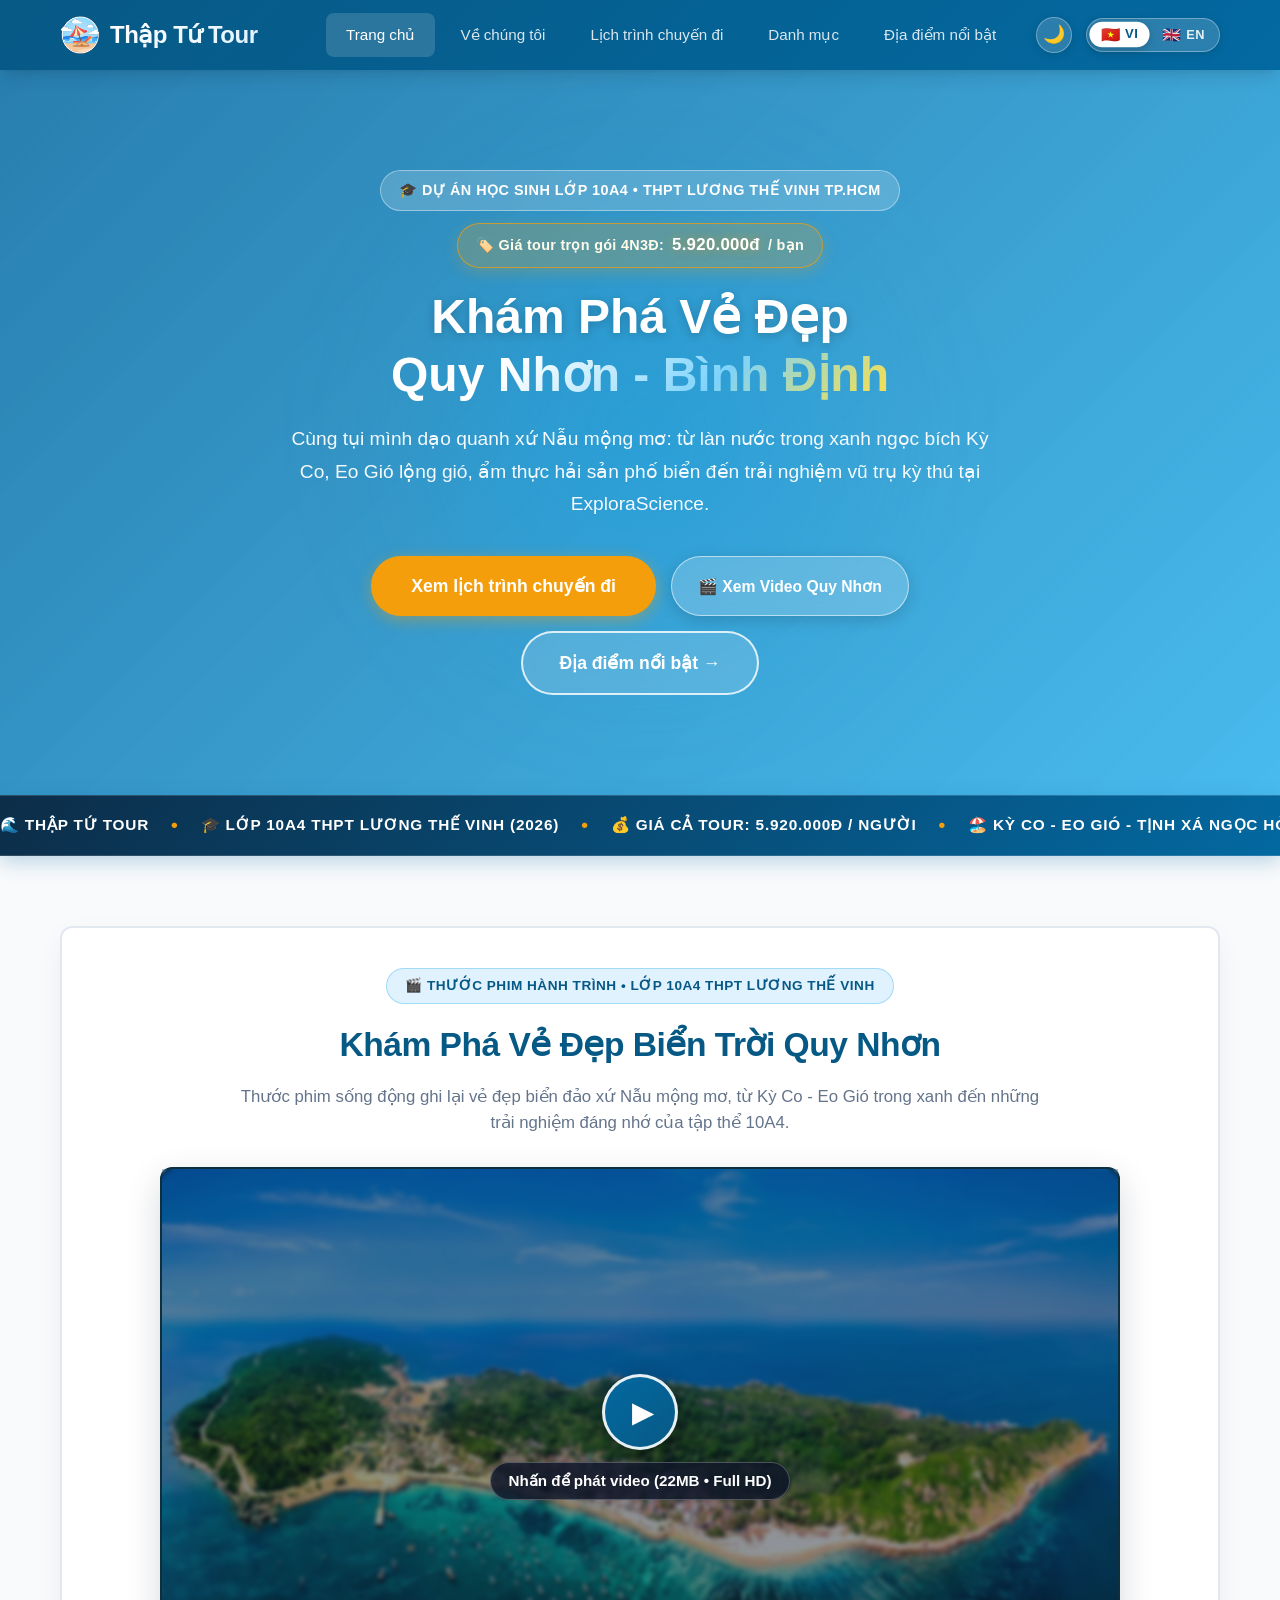
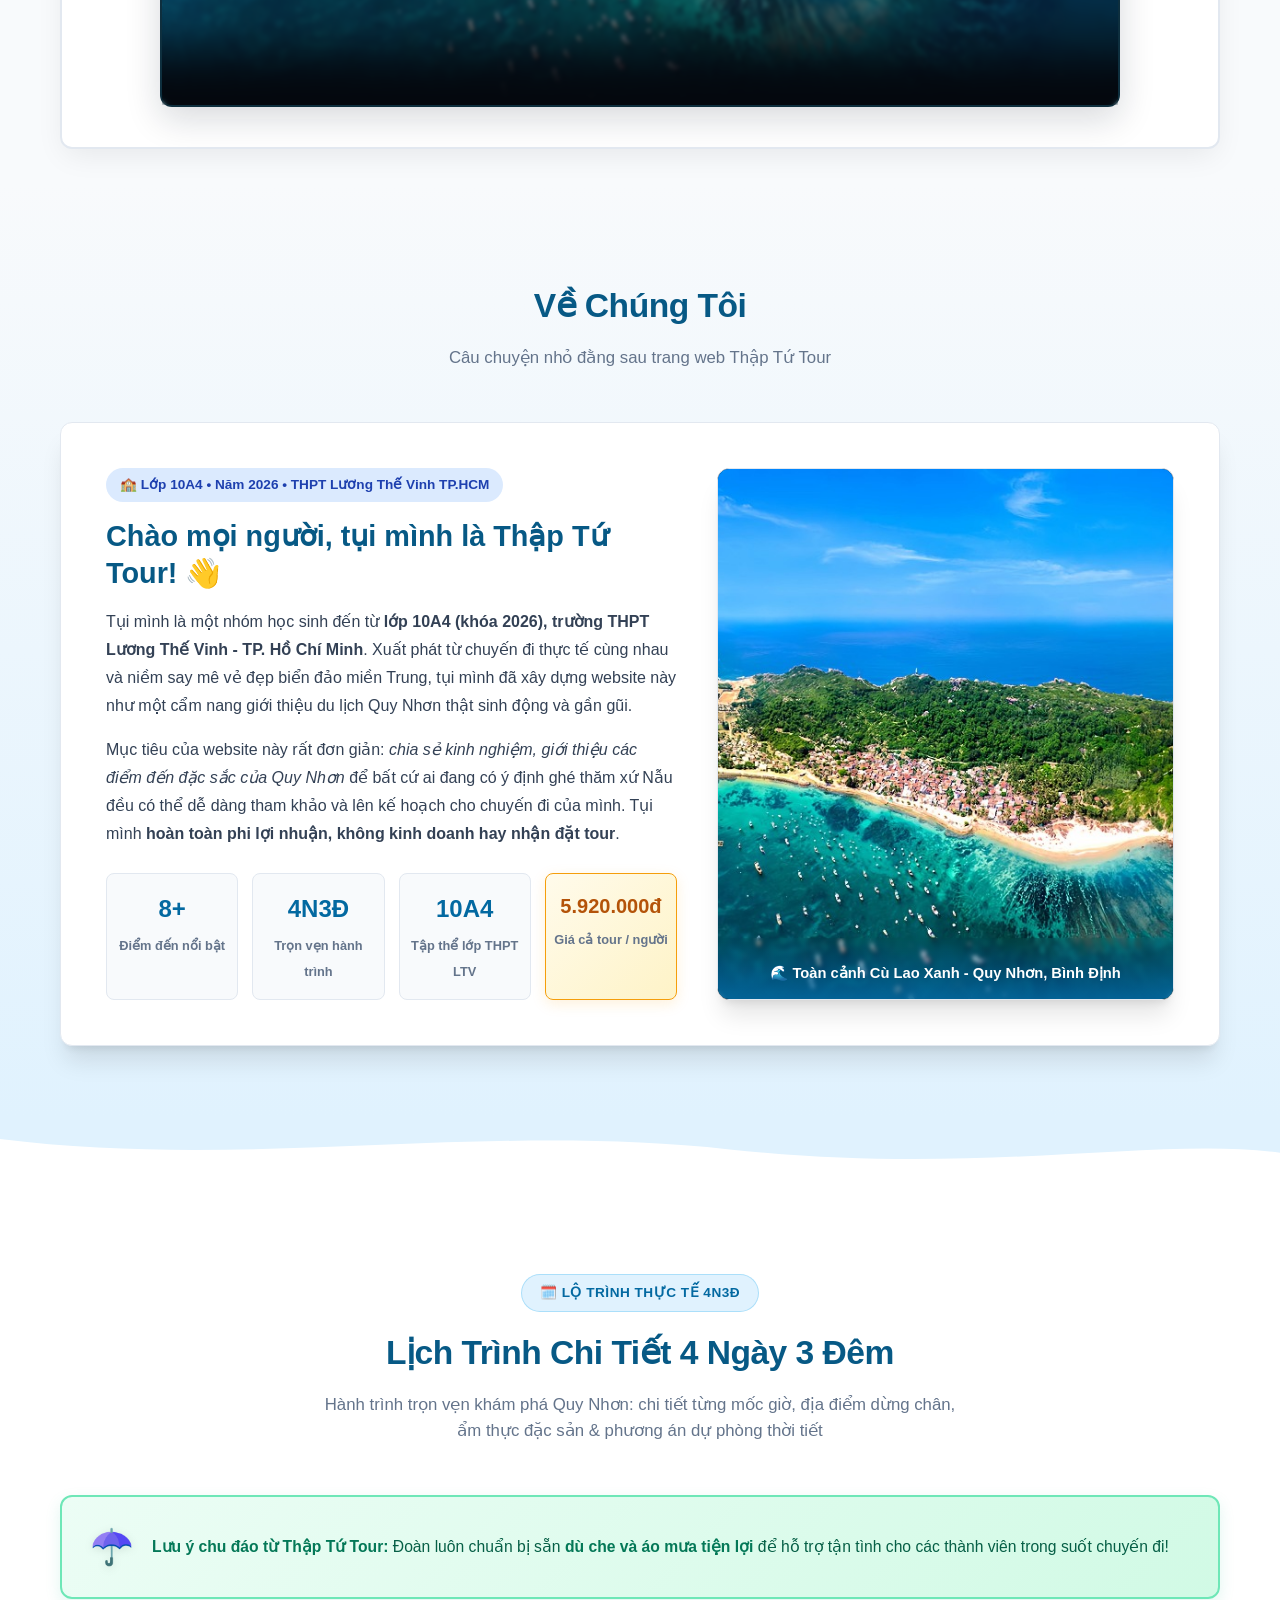
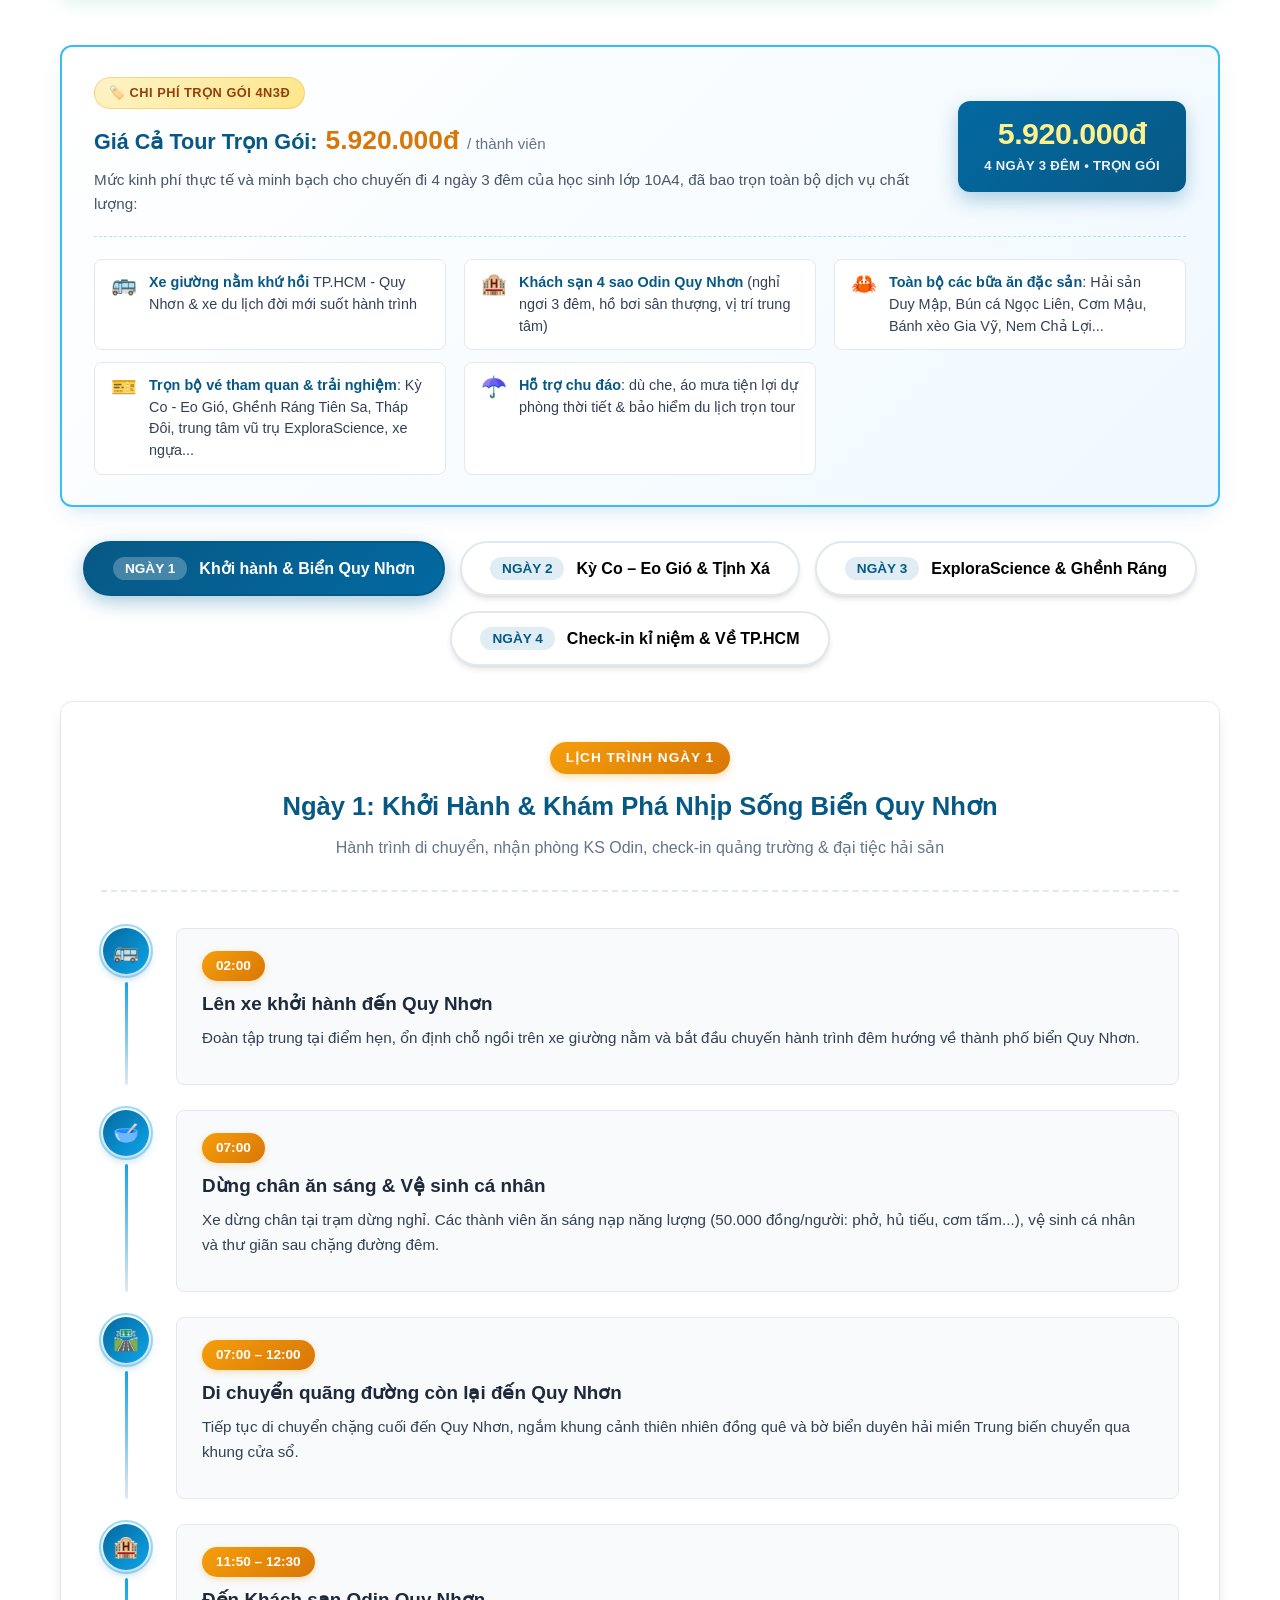
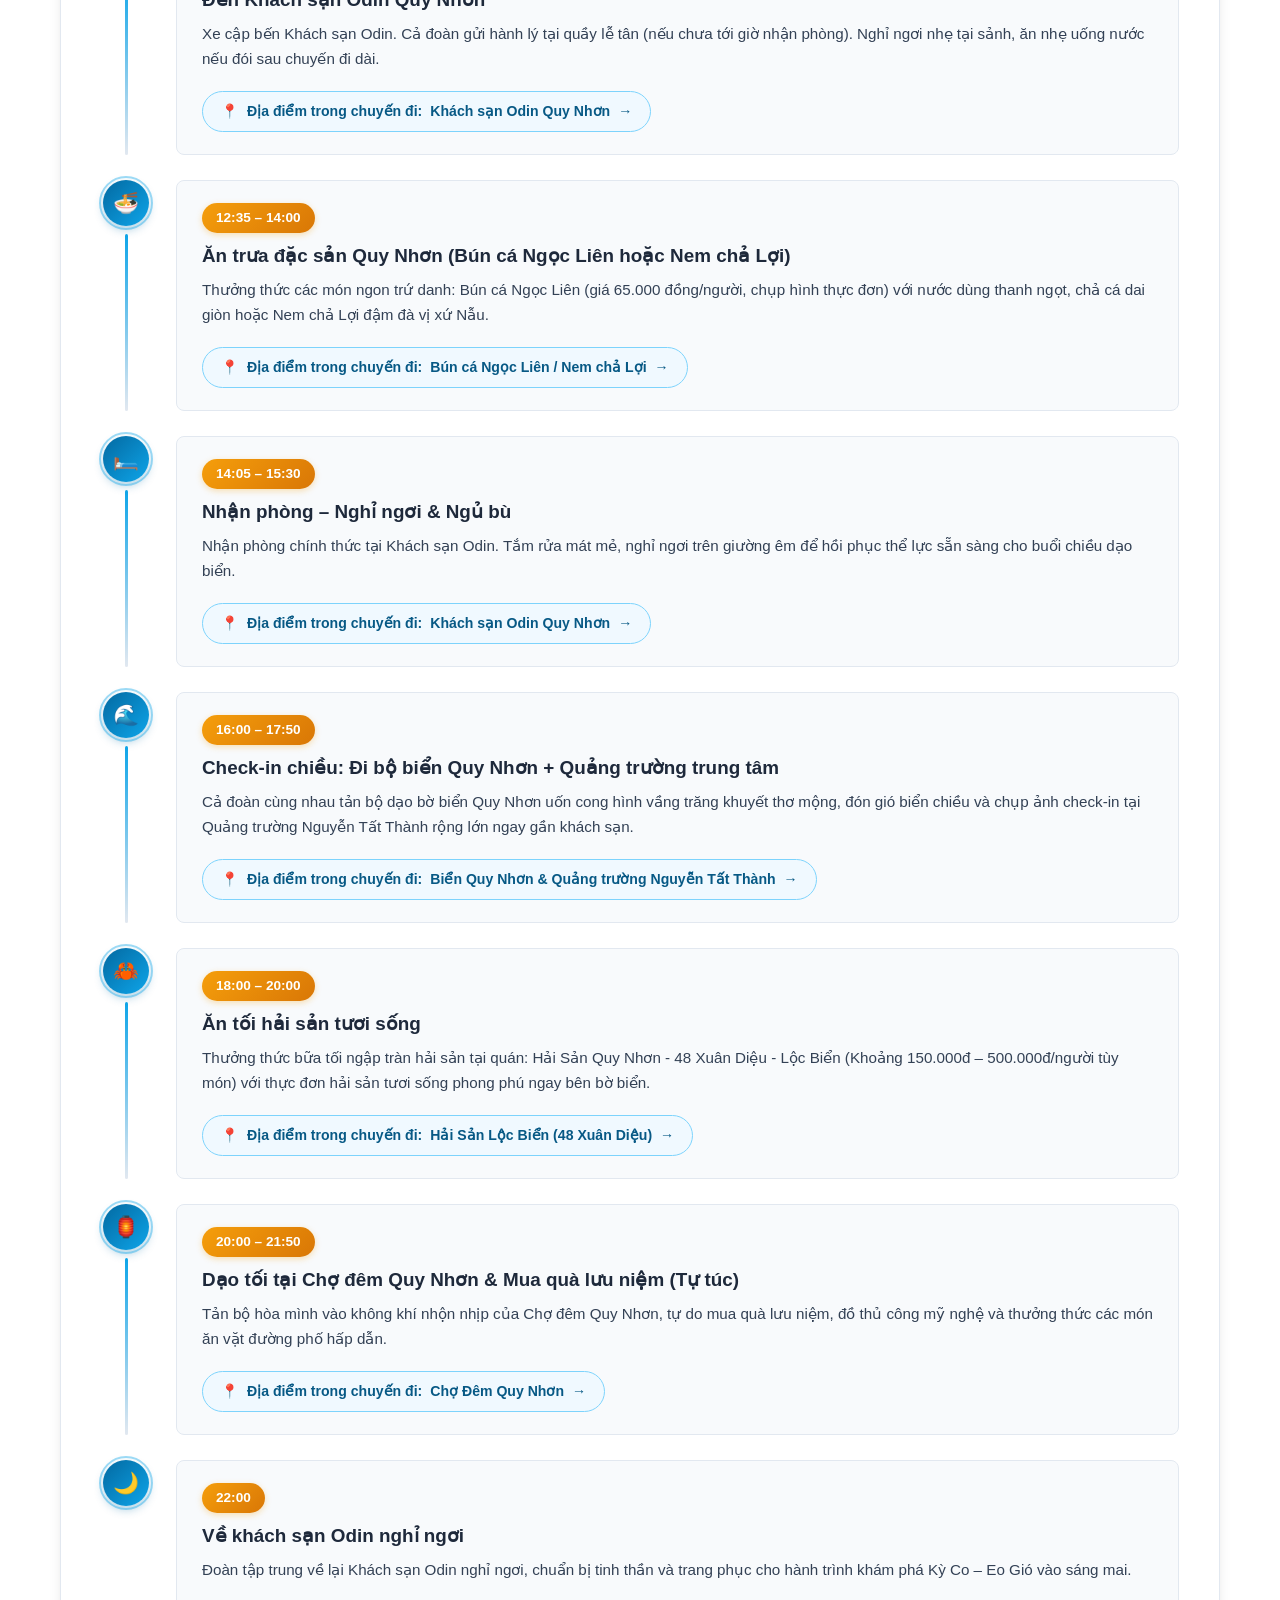
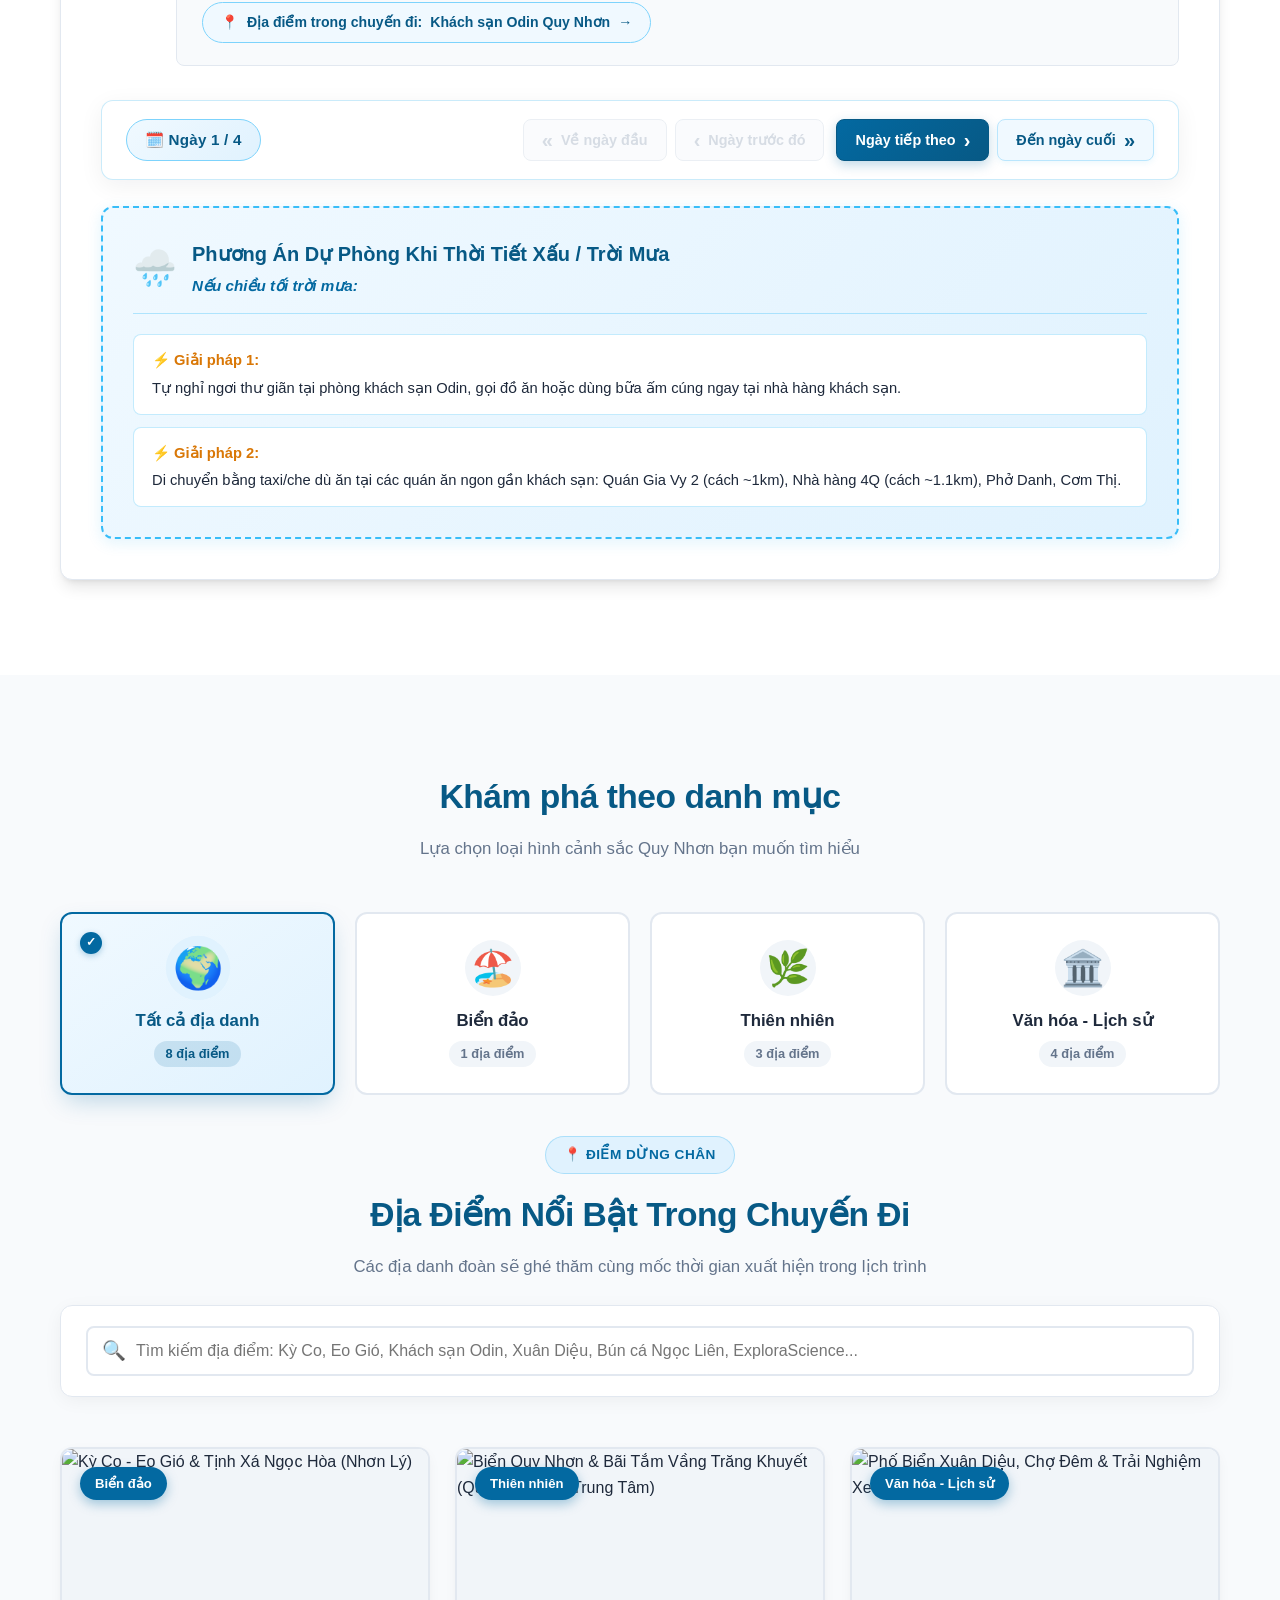
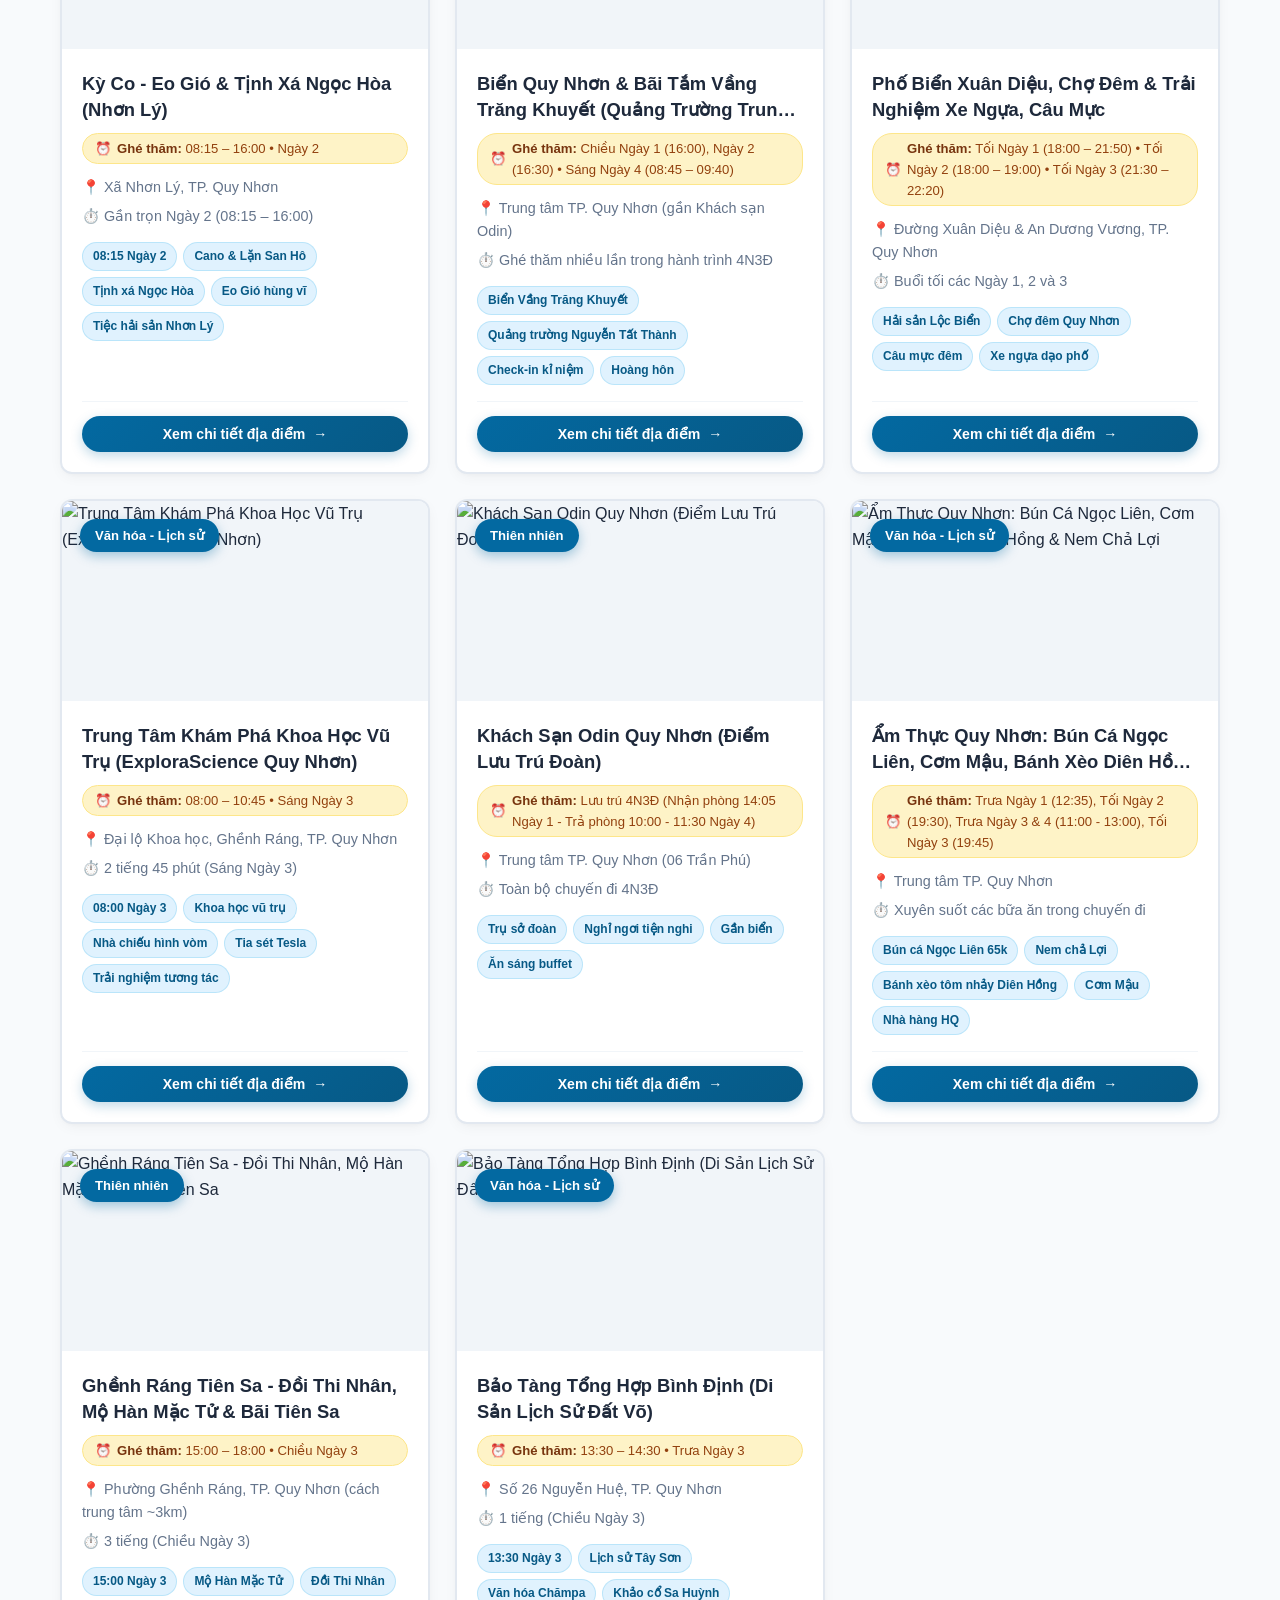
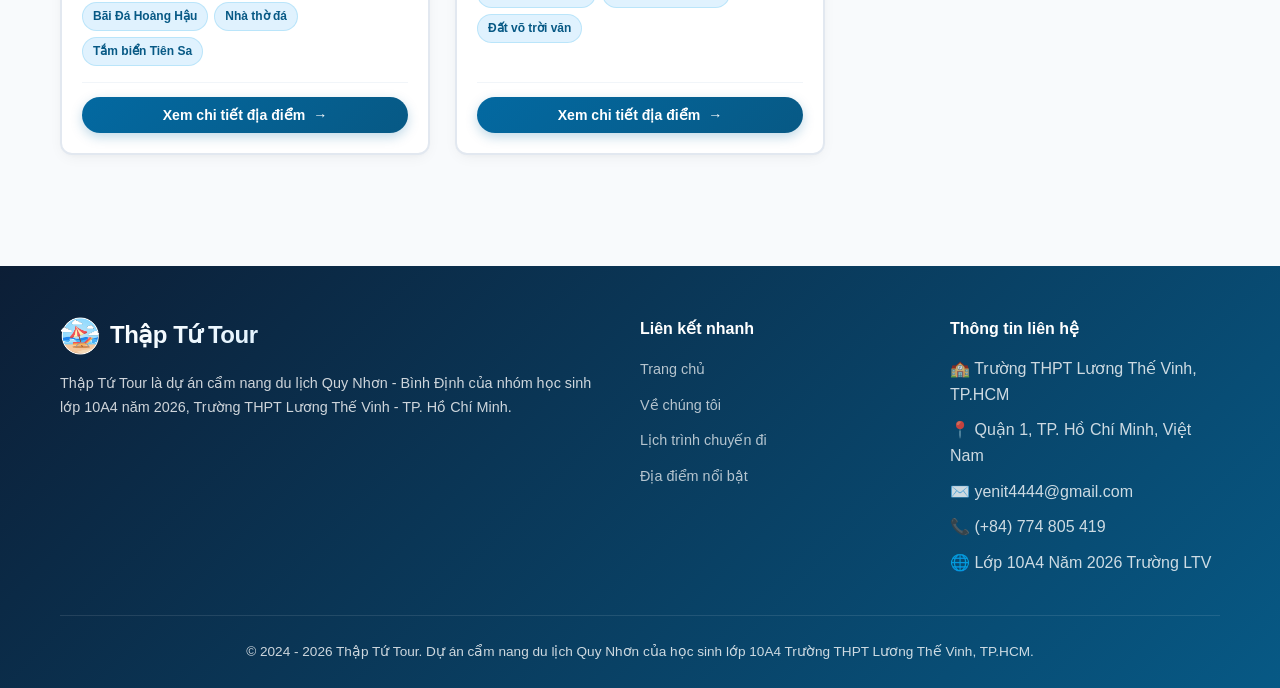
==== commit 1372ce85: "feat(video): chen video Quy Nhon vao khu vuc giua Marquee va Ve Chung Toi" ====
--- a/index.html
+++ b/index.html
@@ -86,6 +86,7 @@
       <p data-i18n="hero_desc">Cùng tụi mình dạo quanh xứ Nẫu mộng mơ: từ làn nước trong xanh ngọc bích Kỳ Co, Eo Gió lộng gió, ẩm thực hải sản phố biển đến trải nghiệm vũ trụ kỳ thú tại ExploraScience.</p>
       <div class="hero-buttons">
         <a href="#lich-trinh" class="hero-btn pulse-glow" data-i18n="hero_btn_itinerary">Xem lịch trình chuyến đi</a>
+        <a href="#video-quy-nhon" class="hero-btn-video" data-i18n="hero_btn_video">🎬 Xem Video Quy Nhơn</a>
         <a href="#dia-diem" class="hero-btn-outline" data-i18n="hero_btn_places">Địa điểm nổi bật →</a>
       </div>
     </div>
@@ -148,6 +149,33 @@
       </div>
     </div>
   </div>
+
+  <!-- ===== VIDEO GIỚI THIỆU QUY NHƠN (THƯỚC PHIM HÀNH TRÌNH) ===== -->
+  <section class="video-showcase-section" id="video-quy-nhon">
+    <div class="container">
+      <div class="video-showcase-card tilt-card reveal-on-scroll">
+        <div class="video-header">
+          <span class="video-badge-pill" data-i18n="video_badge">🎬 Thước Phim Hành Trình • Lớp 10A4 THPT Lương Thế Vinh</span>
+          <h2 class="video-title" data-i18n="video_title">Khám Phá Vẻ Đẹp Biển Trời Quy Nhơn</h2>
+          <p class="video-subtitle" data-i18n="video_subtitle">Thước phim sống động ghi lại vẻ đẹp biển đảo xứ Nẫu mộng mơ, từ Kỳ Co - Eo Gió trong xanh đến những trải nghiệm đáng nhớ của tập thể 10A4.</p>
+        </div>
+
+        <div class="video-player-wrap">
+          <video id="quynhonVideo" class="quynhon-video" controls playsinline preload="metadata" poster="about-quynhon.jpg">
+            <source src="Quy%20Nh%C6%A1n.mp4" type="video/mp4">
+            <source src="Quy Nhơn.mp4" type="video/mp4">
+            Trình duyệt của bạn không hỗ trợ phát video MP4.
+          </video>
+          <div class="video-play-overlay" id="videoPlayOverlay">
+            <button type="button" class="video-play-pulse-btn" id="videoPlayBtn" aria-label="Phát video">
+              <span class="play-triangle">▶</span>
+            </button>
+            <span class="video-play-label" data-i18n="video_play_label">Nhấn để phát video (22MB • Full HD)</span>
+          </div>
+        </div>
+      </div>
+    </div>
+  </section>
 
   <!-- ===== VỀ TỤI TÔI ===== -->
   <section class="about-us-section" id="ve-chung-toi">
--- a/css/style.css
+++ b/css/style.css
@@ -4917,3 +4917,252 @@
 [data-theme="dark"] .tilt-glare {
   background: radial-gradient(circle at var(--mouse-x, 50%) var(--mouse-y, 50%), rgba(255, 255, 255, 0.16) 0%, rgba(56, 189, 248, 0.12) 32%, transparent 68%);
 }
+
+
+/* ===== VIDEO SHOWCASE SECTION (THƯỚC PHIM HÀNH TRÌNH QUY NHƠN) ===== */
+#video-quy-nhon {
+  scroll-margin-top: 80px;
+}
+
+.hero-btn-video {
+  padding: 14px 26px;
+  border-radius: 50px;
+  font-weight: 700;
+  font-size: 0.98rem;
+  background: rgba(255, 255, 255, 0.2);
+  border: 1.5px solid rgba(255, 255, 255, 0.55);
+  color: #ffffff;
+  backdrop-filter: blur(8px);
+  -webkit-backdrop-filter: blur(8px);
+  display: inline-flex;
+  align-items: center;
+  gap: 8px;
+  cursor: pointer;
+  transition: all 0.3s cubic-bezier(0.16, 1, 0.3, 1);
+  box-shadow: 0 4px 15px rgba(0, 0, 0, 0.15);
+  text-decoration: none;
+}
+
+.hero-btn-video:hover {
+  background: #ffffff;
+  color: var(--primary-dark);
+  border-color: #ffffff;
+  transform: translateY(-3px);
+  box-shadow: 0 8px 24px rgba(0, 0, 0, 0.25);
+}
+
+.video-showcase-section {
+  padding: 70px 0 35px;
+  background: var(--gray-50);
+  position: relative;
+}
+
+.video-showcase-card {
+  background: var(--white);
+  border: 2px solid var(--gray-200);
+  border-radius: var(--radius);
+  padding: 40px;
+  box-shadow: 0 10px 30px -5px rgba(0, 0, 0, 0.08);
+  text-align: center;
+  position: relative;
+  overflow: hidden;
+  transition: border-color 0.3s ease, box-shadow 0.3s ease;
+}
+
+.video-showcase-card:hover {
+  border-color: rgba(56, 189, 248, 0.45);
+  box-shadow: 0 16px 36px -6px rgba(14, 165, 233, 0.18);
+}
+
+.video-header {
+  max-width: 800px;
+  margin: 0 auto 30px;
+}
+
+.video-badge-pill {
+  display: inline-block;
+  padding: 6px 18px;
+  background: var(--primary-bg);
+  border: 1px solid rgba(14, 165, 233, 0.3);
+  color: var(--primary-dark);
+  font-size: 0.85rem;
+  font-weight: 700;
+  border-radius: 50px;
+  text-transform: uppercase;
+  letter-spacing: 0.5px;
+  margin-bottom: 14px;
+}
+
+.video-title {
+  font-size: 2.1rem;
+  font-weight: 800;
+  color: var(--primary-dark);
+  margin-bottom: 12px;
+  letter-spacing: -0.5px;
+}
+
+.video-subtitle {
+  font-size: 1.05rem;
+  color: var(--text-light);
+  line-height: 1.6;
+}
+
+.video-player-wrap {
+  position: relative;
+  max-width: 960px;
+  margin: 0 auto;
+  border-radius: var(--radius);
+  overflow: hidden;
+  box-shadow: 0 12px 35px rgba(15, 23, 42, 0.16);
+  background: #000000;
+  border: 2px solid rgba(56, 189, 248, 0.25);
+  aspect-ratio: 16 / 9;
+}
+
+.quynhon-video {
+  width: 100%;
+  height: 100%;
+  display: block;
+  object-fit: cover;
+  border-radius: var(--radius);
+  outline: none;
+}
+
+.video-play-overlay {
+  position: absolute;
+  inset: 0;
+  display: flex;
+  flex-direction: column;
+  align-items: center;
+  justify-content: center;
+  background: rgba(11, 19, 32, 0.45);
+  backdrop-filter: blur(2px);
+  cursor: pointer;
+  transition: opacity 0.35s ease, visibility 0.35s ease;
+  z-index: 5;
+}
+
+.video-play-overlay.is-hidden {
+  opacity: 0;
+  visibility: hidden;
+  pointer-events: none;
+}
+
+.video-play-pulse-btn {
+  width: 76px;
+  height: 76px;
+  border-radius: 50%;
+  background: linear-gradient(135deg, var(--primary), var(--primary-dark));
+  border: 3px solid rgba(255, 255, 255, 0.9);
+  color: #ffffff;
+  display: flex;
+  align-items: center;
+  justify-content: center;
+  box-shadow: 0 0 0 0 rgba(14, 165, 233, 0.65), 0 8px 24px rgba(0, 0, 0, 0.35);
+  cursor: pointer;
+  transition: transform 0.3s cubic-bezier(0.16, 1, 0.3, 1), box-shadow 0.3s ease;
+  animation: playPulse 2.2s infinite;
+  margin-bottom: 12px;
+}
+
+.video-play-pulse-btn .play-triangle {
+  font-size: 1.8rem;
+  margin-left: 5px;
+  line-height: 1;
+}
+
+.video-play-pulse-btn:hover {
+  transform: scale(1.12);
+  background: linear-gradient(135deg, var(--primary-light), var(--primary));
+  box-shadow: 0 0 25px rgba(56, 189, 248, 0.85);
+}
+
+.video-play-label {
+  color: #ffffff;
+  font-weight: 700;
+  font-size: 0.95rem;
+  background: rgba(15, 23, 42, 0.75);
+  padding: 6px 18px;
+  border-radius: 30px;
+  border: 1px solid rgba(255, 255, 255, 0.25);
+  backdrop-filter: blur(6px);
+}
+
+@keyframes playPulse {
+  0% {
+    box-shadow: 0 0 0 0 rgba(14, 165, 233, 0.7), 0 8px 24px rgba(0, 0, 0, 0.35);
+  }
+  70% {
+    box-shadow: 0 0 0 22px rgba(14, 165, 233, 0), 0 8px 24px rgba(0, 0, 0, 0.35);
+  }
+  100% {
+    box-shadow: 0 0 0 0 rgba(14, 165, 233, 0), 0 8px 24px rgba(0, 0, 0, 0.35);
+  }
+}
+
+@media (max-width: 768px) {
+  .video-showcase-section {
+    padding: 40px 0 20px;
+  }
+  .video-showcase-card {
+    padding: 24px 16px;
+  }
+  .video-title {
+    font-size: 1.5rem;
+  }
+  .video-subtitle {
+    font-size: 0.95rem;
+  }
+  .video-play-pulse-btn {
+    width: 60px;
+    height: 60px;
+  }
+  .video-play-pulse-btn .play-triangle {
+    font-size: 1.4rem;
+  }
+  .video-play-label {
+    font-size: 0.82rem;
+    padding: 5px 12px;
+  }
+}
+
+/* Dark Mode cho Video Showcase */
+[data-theme="dark"] .video-showcase-section {
+  background: #0b1320;
+}
+
+[data-theme="dark"] .video-showcase-card {
+  background: #151f32;
+  border-color: #26354d;
+  box-shadow: 0 10px 30px rgba(0, 0, 0, 0.5);
+}
+
+[data-theme="dark"] .video-badge-pill {
+  background: #0f2744;
+  color: #7dd3fc;
+  border-color: rgba(56, 189, 248, 0.3);
+}
+
+[data-theme="dark"] .video-title {
+  color: #38bdf8;
+}
+
+[data-theme="dark"] .video-subtitle {
+  color: #94a3b8;
+}
+
+[data-theme="dark"] .video-player-wrap {
+  border-color: rgba(56, 189, 248, 0.4);
+  box-shadow: 0 14px 40px rgba(0, 0, 0, 0.7);
+}
+
+[data-theme="dark"] .hero-btn-video {
+  background: rgba(15, 23, 42, 0.7);
+  border-color: rgba(56, 189, 248, 0.4);
+}
+
+[data-theme="dark"] .hero-btn-video:hover {
+  background: #38bdf8;
+  color: #0b1320;
+  border-color: #38bdf8;
+}
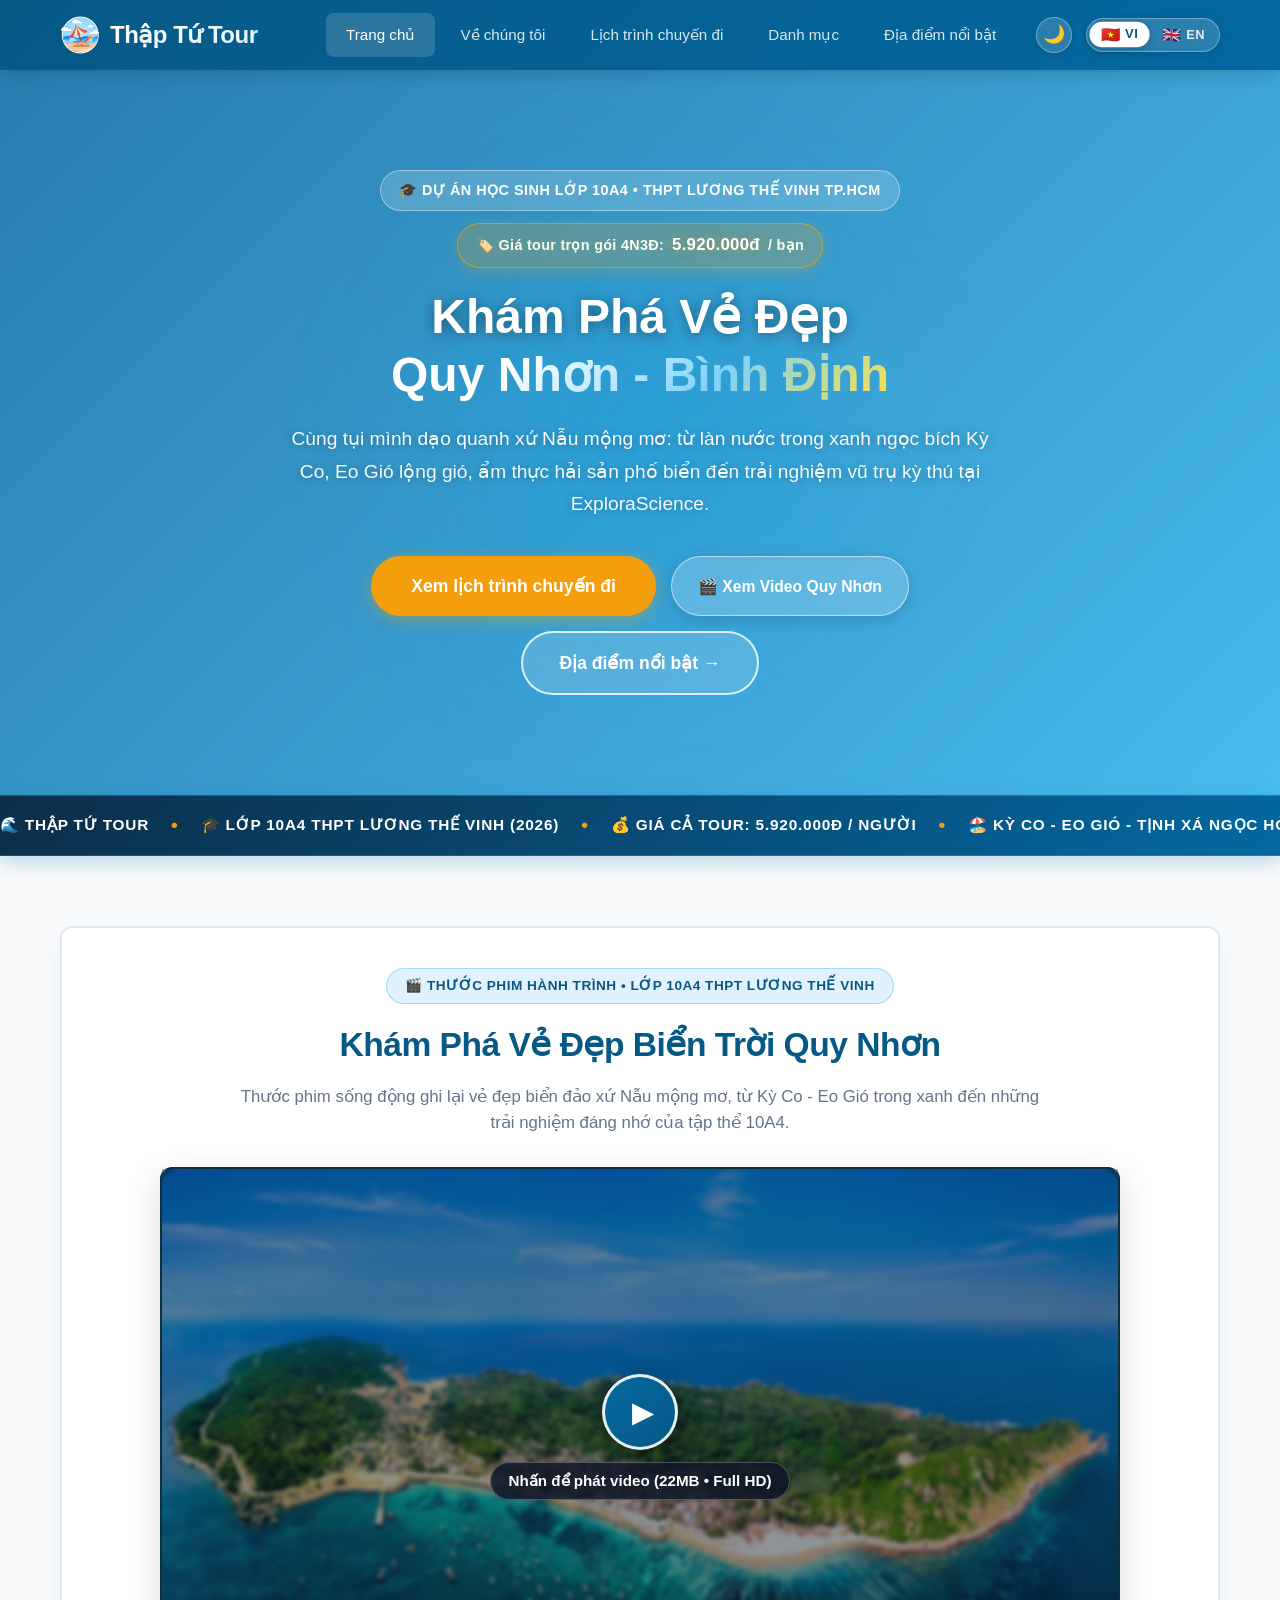
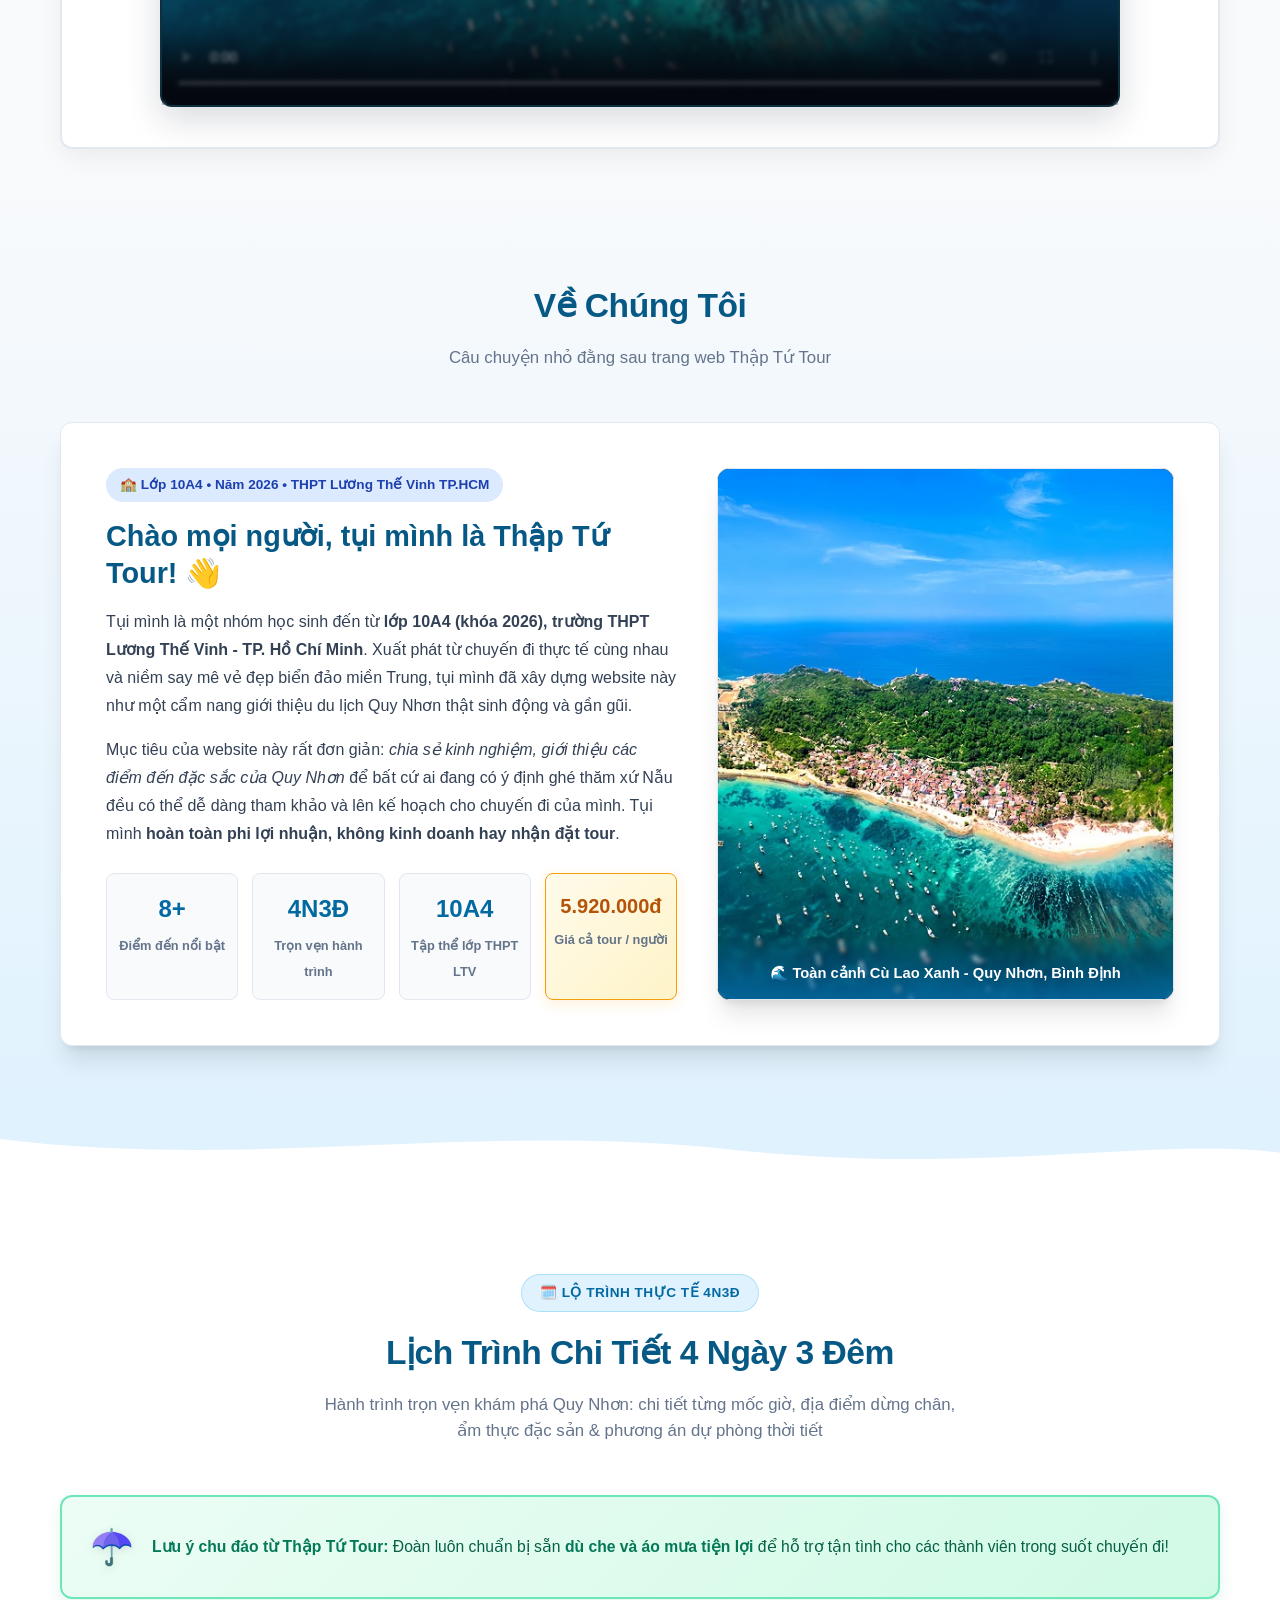
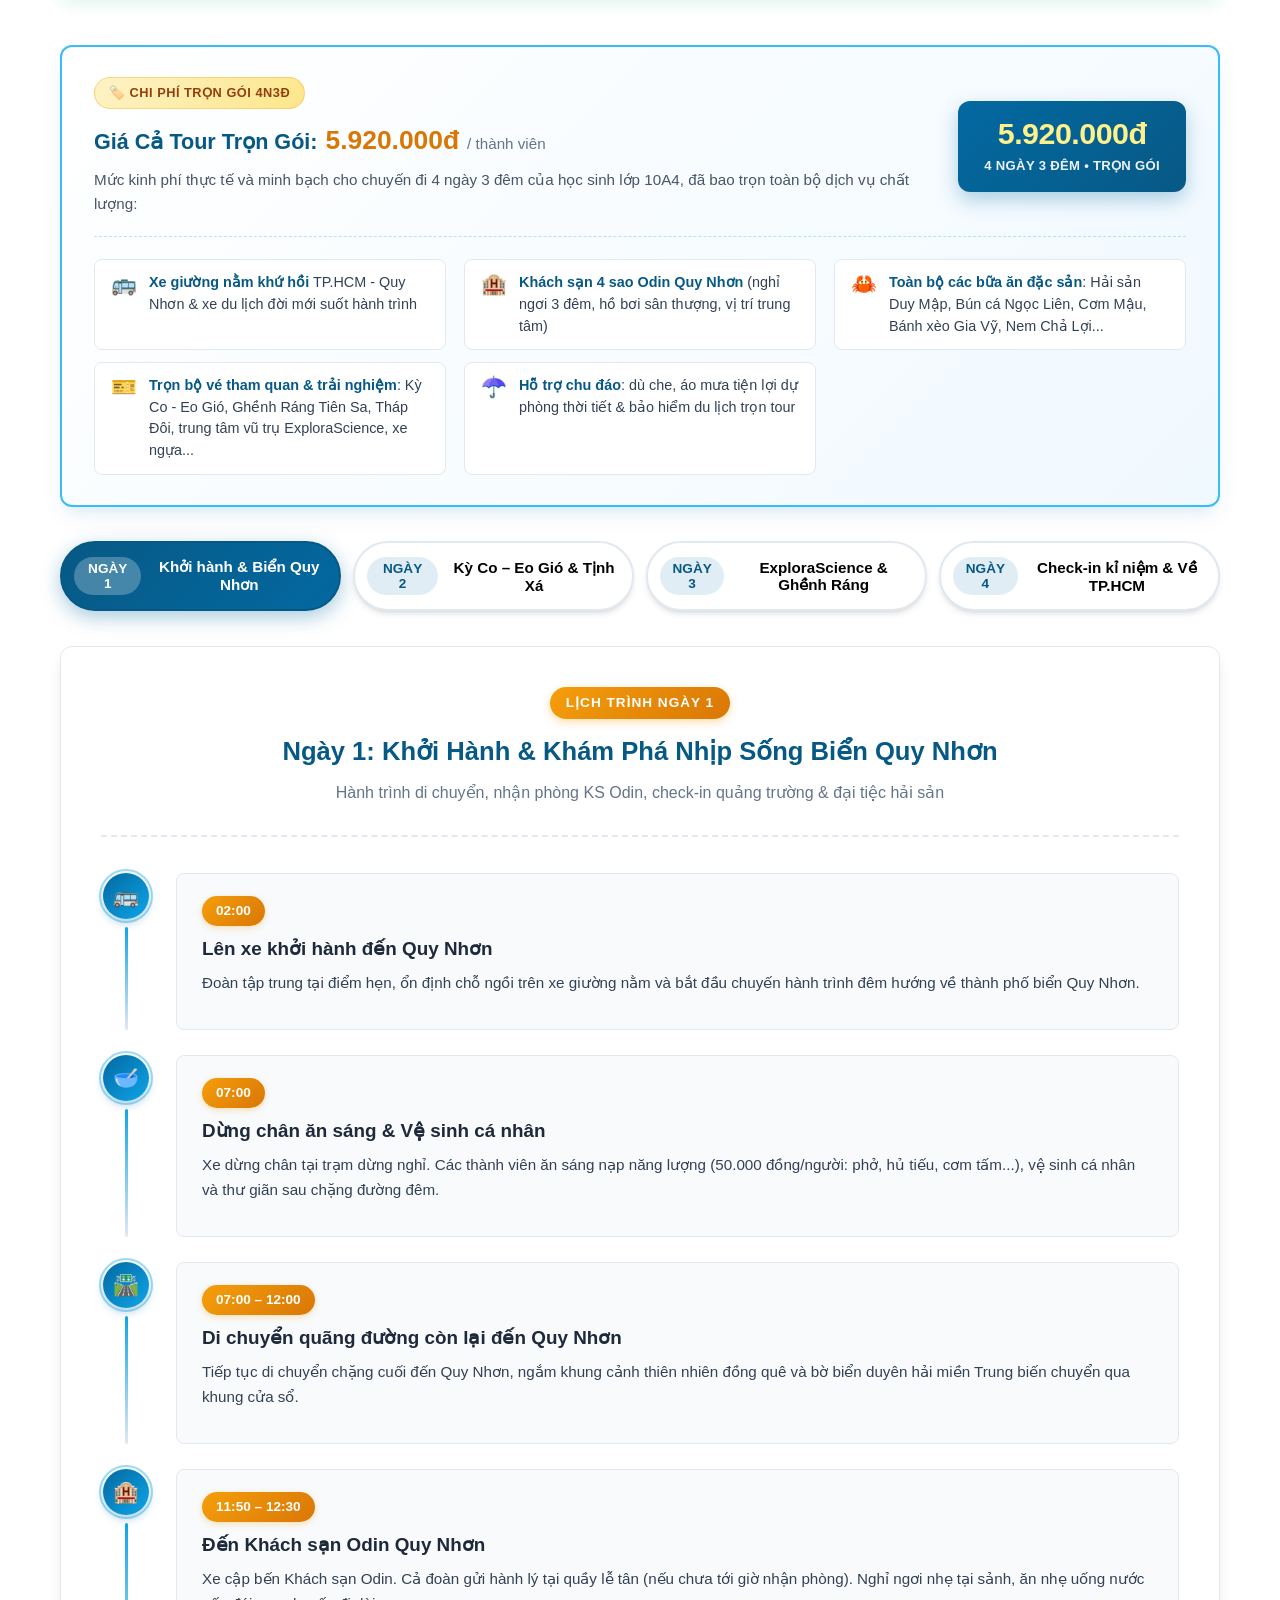
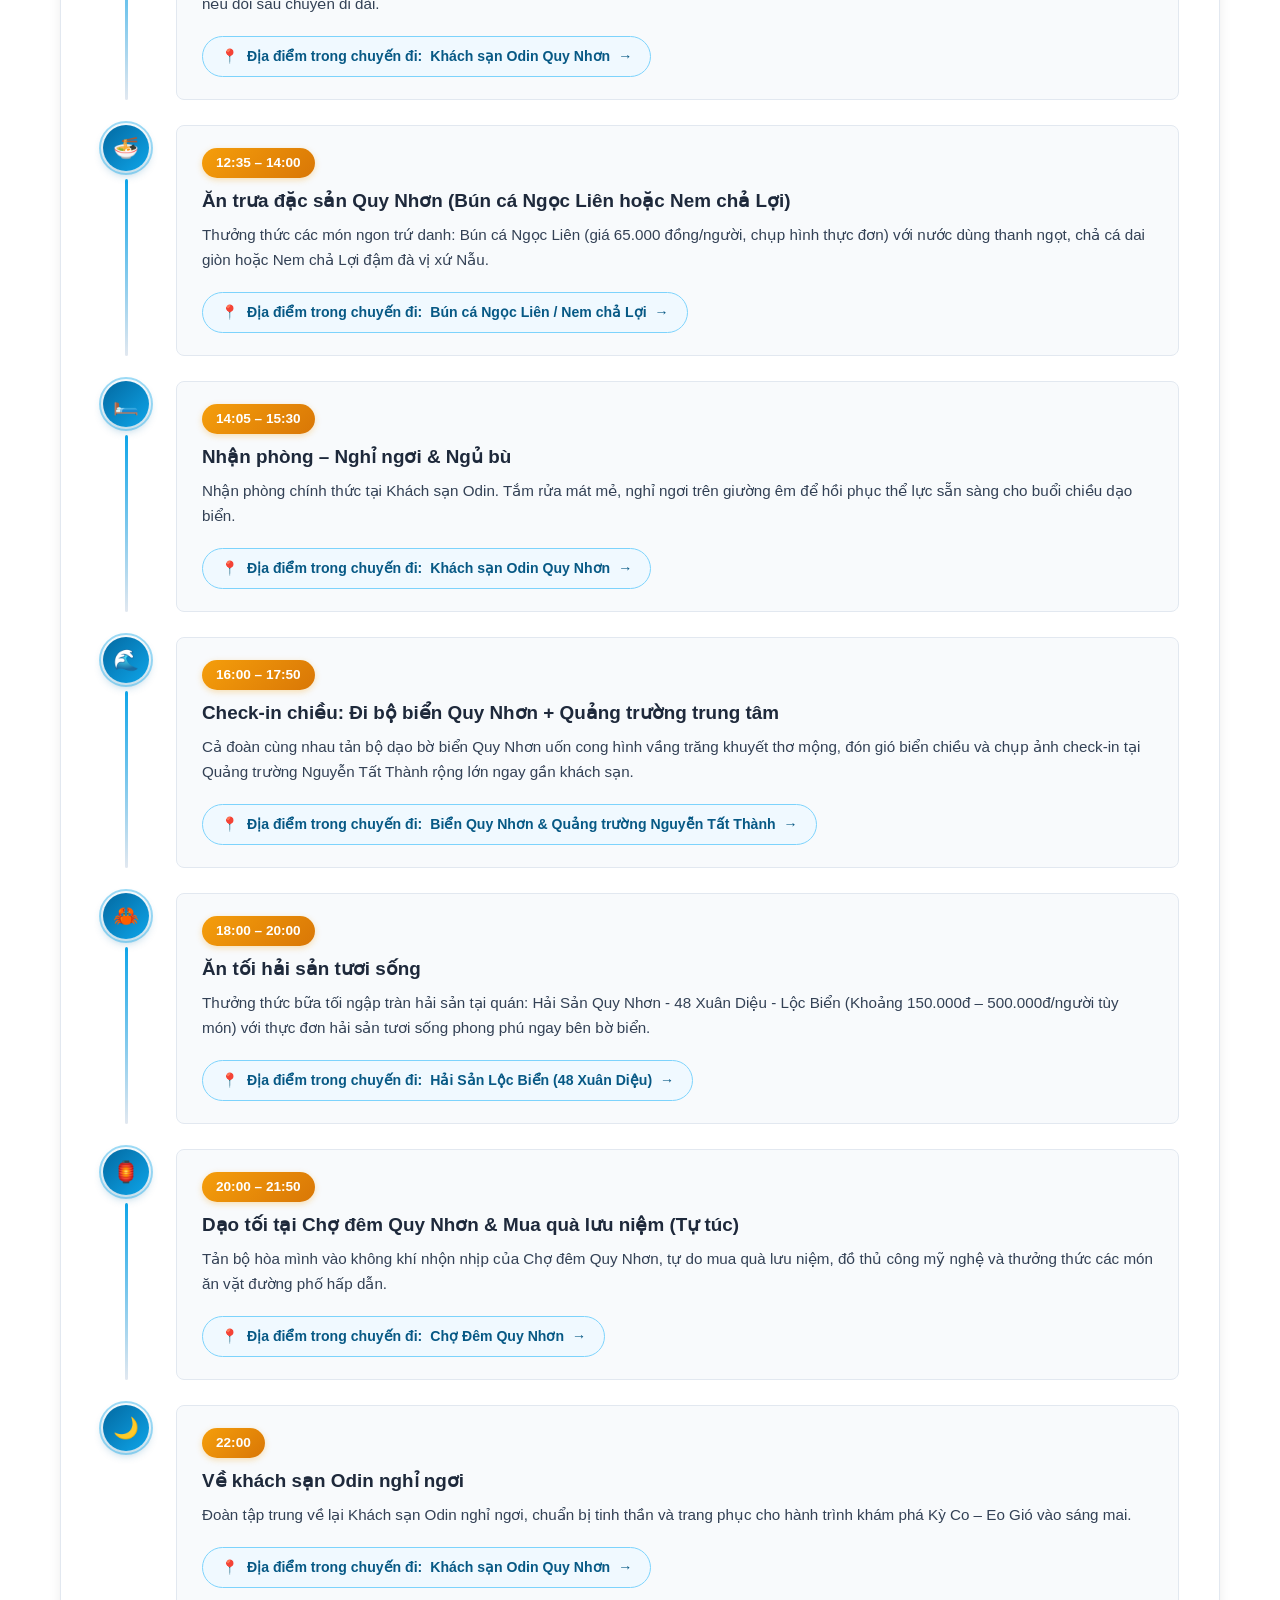
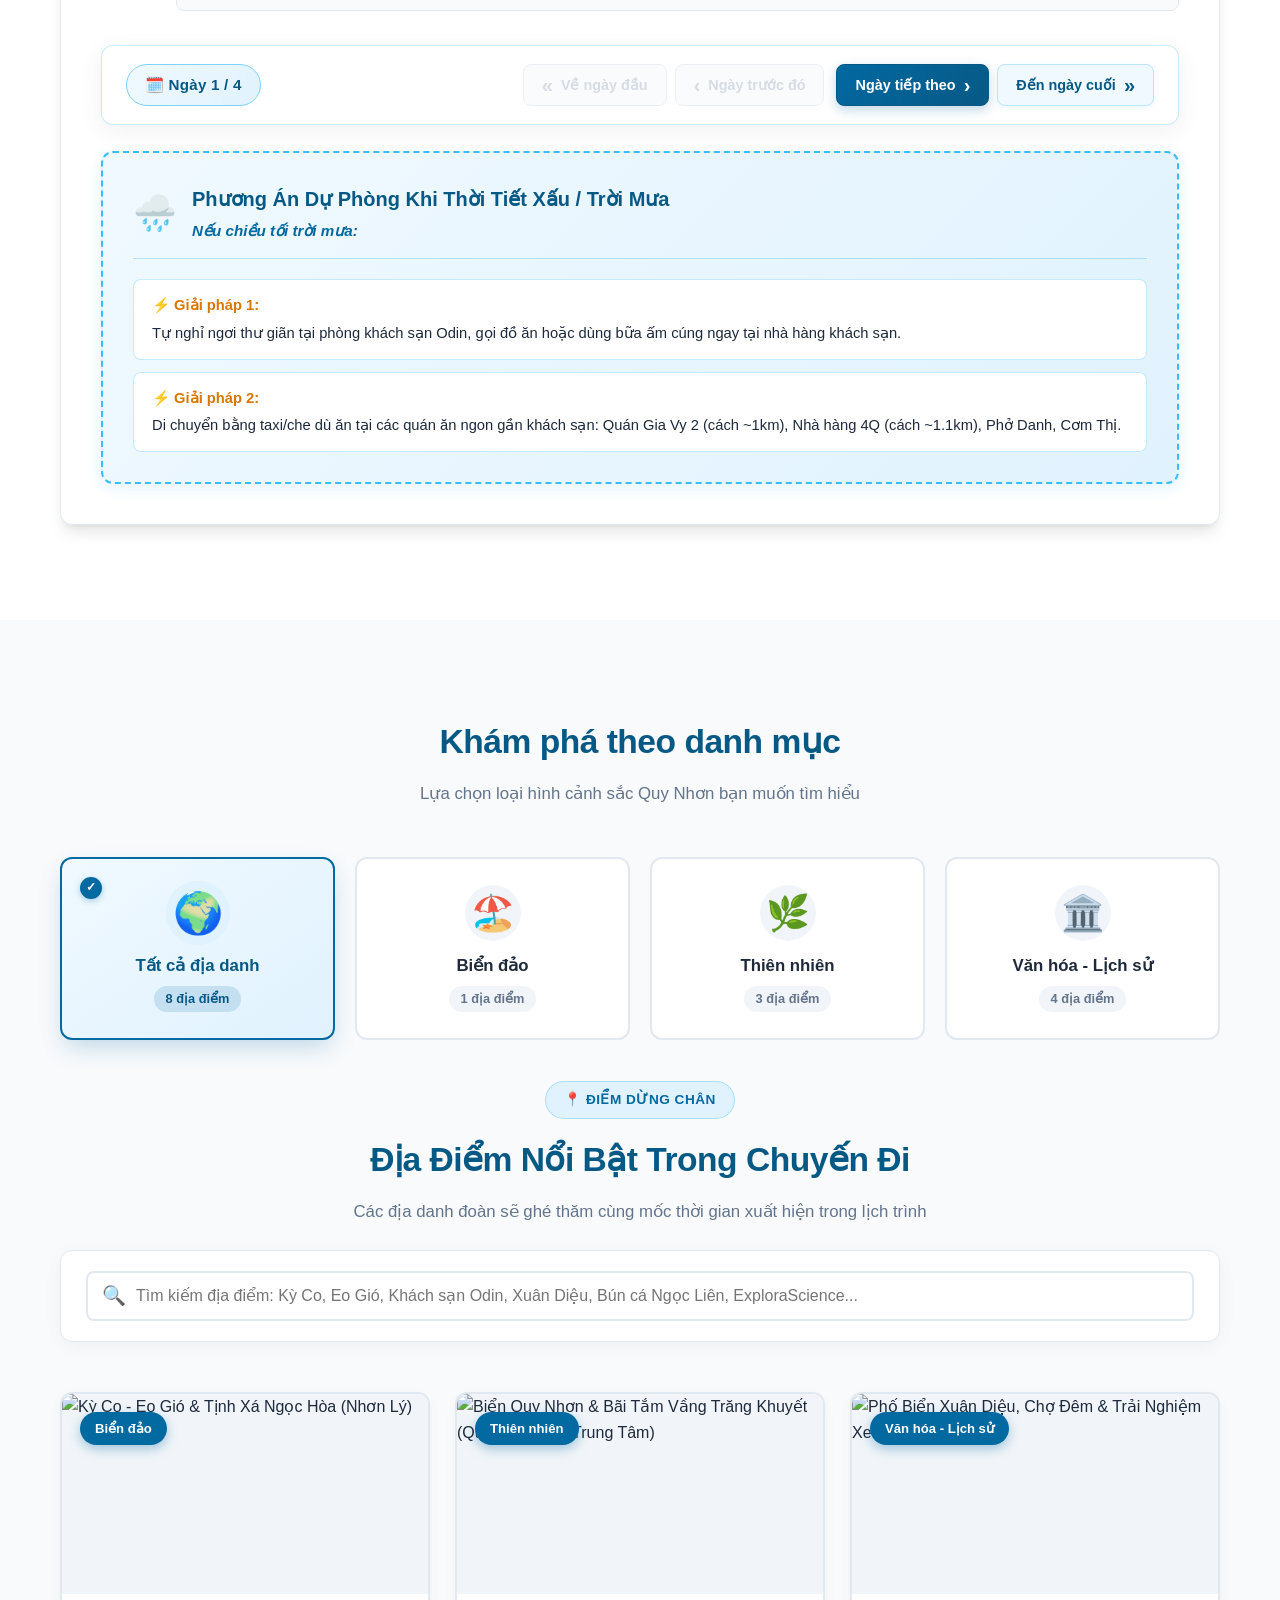
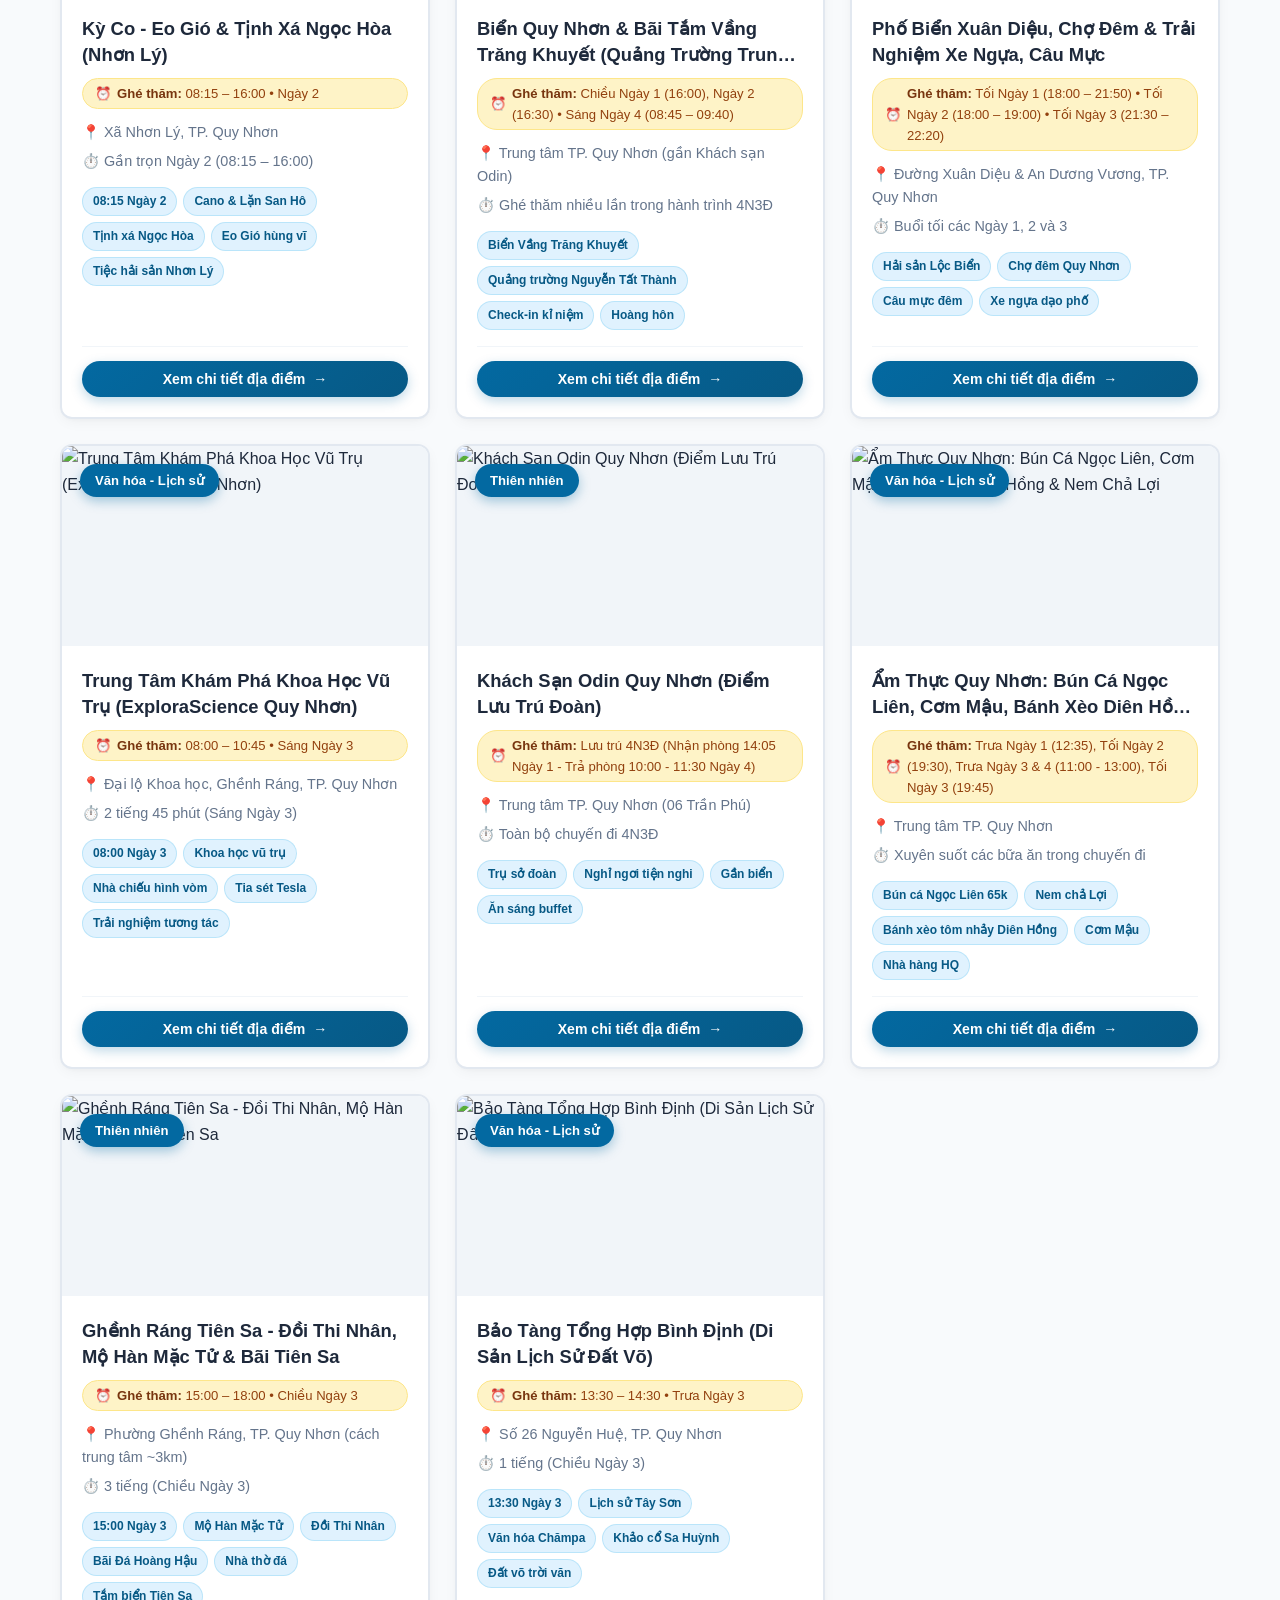
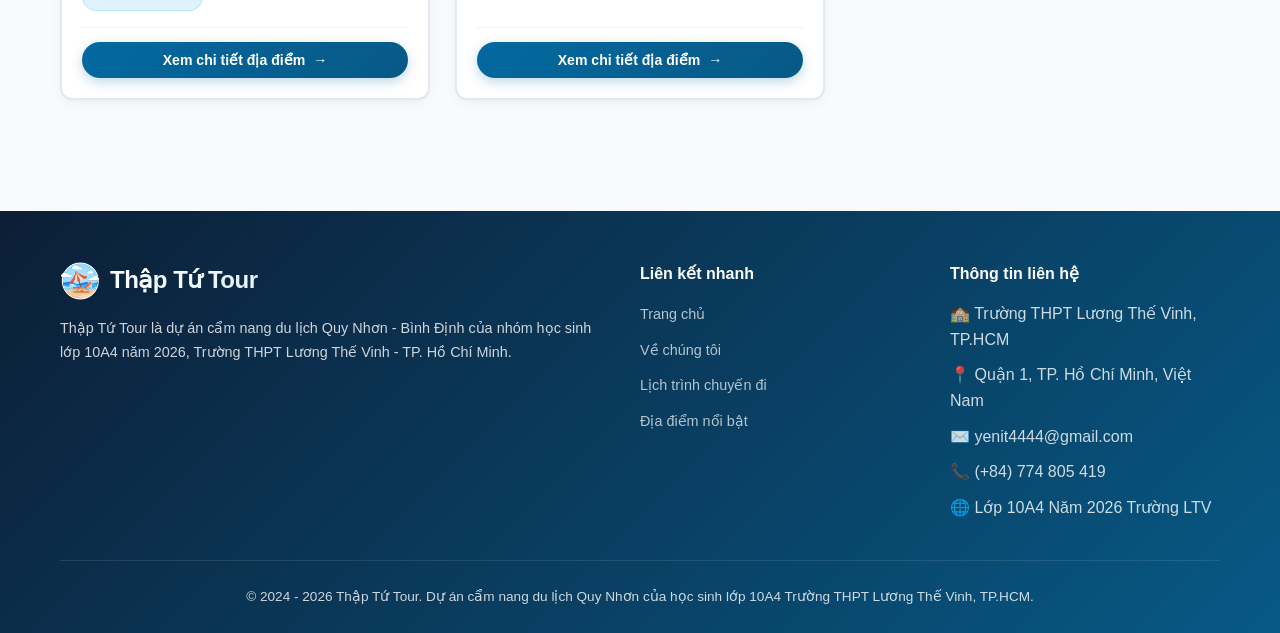
==== commit 29df7c69: "feat(video): toi uu hoa do muot tuong tac chuot voi LERP 120fps, on dinh khung phat va nam cham nut " ====
--- a/index.html
+++ b/index.html
@@ -153,7 +153,7 @@
   <!-- ===== VIDEO GIỚI THIỆU QUY NHƠN (THƯỚC PHIM HÀNH TRÌNH) ===== -->
   <section class="video-showcase-section" id="video-quy-nhon">
     <div class="container">
-      <div class="video-showcase-card tilt-card reveal-on-scroll">
+      <div class="video-showcase-card reveal-on-scroll">
         <div class="video-header">
           <span class="video-badge-pill" data-i18n="video_badge">🎬 Thước Phim Hành Trình • Lớp 10A4 THPT Lương Thế Vinh</span>
           <h2 class="video-title" data-i18n="video_title">Khám Phá Vẻ Đẹp Biển Trời Quy Nhơn</h2>
--- a/css/style.css
+++ b/css/style.css
@@ -108,7 +108,7 @@
 }
 
 .logo span {
-  background: linear-gradient(135deg, var(--white), var(--primary-bg));
+  background: linear-gradient(135deg, #ffffff, #e0f2fe);
   -webkit-background-clip: text;
   -webkit-text-fill-color: transparent;
   background-clip: text;
@@ -248,7 +248,7 @@
 .hero {
   background: linear-gradient(135deg, rgba(3,105,161,0.85), rgba(14,165,233,0.75)),
               url('https://images.unsplash.com/photo-1507525428034-b723cf961d3e?w=1600&q=80') center/cover no-repeat;
-  color: var(--white);
+  color: #ffffff;
   text-align: center;
   padding: 100px 20px;
   min-height: 500px;
@@ -261,26 +261,29 @@
   max-width: 700px;
 }
 
-.hero h1 {
+.hero h1,
+.hero-title-dynamic {
   font-size: 3rem;
   font-weight: 800;
   margin-bottom: 20px;
   line-height: 1.2;
-  text-shadow: 0 2px 10px rgba(0,0,0,0.2);
+  color: #ffffff;
+  text-shadow: 0 2px 14px rgba(0,0,0,0.4);
 }
 
 .hero p {
   font-size: 1.2rem;
   margin-bottom: 35px;
-  opacity: 0.95;
+  color: rgba(255, 255, 255, 0.95);
   line-height: 1.7;
+  text-shadow: 0 1px 8px rgba(0,0,0,0.3);
 }
 
 .hero-btn {
   display: inline-block;
   padding: 16px 40px;
   background: var(--accent);
-  color: var(--white);
+  color: #ffffff;
   font-size: 1.1rem;
   font-weight: 700;
   border-radius: 50px;
@@ -3035,28 +3038,30 @@
   color: var(--primary-dark);
 }
 
-/* Tabs chuyển Ngày 1 / Ngày 2 */
+/* Tabs chuyển Ngày 1 / Ngày 2 (Dạng Grid 4 cột đều nhau, không bị rớt dòng lẻ 1 nút) */
 .timeline-tabs {
-  display: flex;
-  gap: 15px;
+  display: grid;
+  grid-template-columns: repeat(4, 1fr);
+  gap: 12px;
+  margin-bottom: 35px;
+}
+
+.timeline-tab-btn {
+  display: flex;
+  align-items: center;
   justify-content: center;
-  margin-bottom: 35px;
-  flex-wrap: wrap;
-}
-
-.timeline-tab-btn {
-  display: flex;
-  align-items: center;
-  gap: 12px;
-  padding: 14px 28px;
+  gap: 10px;
+  padding: 14px 12px;
   background: var(--white);
   border: 2px solid var(--gray-200);
   border-radius: 50px;
   cursor: pointer;
   transition: var(--transition);
   font-family: inherit;
-  font-size: 1rem;
+  font-size: 0.95rem;
   box-shadow: var(--shadow);
+  width: 100%;
+  text-align: center;
 }
 
 .timeline-tab-btn:hover {
@@ -3431,10 +3436,16 @@
     padding: 16px;
   }
 
+  .timeline-tabs {
+    grid-template-columns: repeat(2, 1fr);
+    gap: 10px;
+  }
+
   .timeline-tab-btn {
     width: 100%;
     justify-content: center;
-    padding: 12px 18px;
+    padding: 12px 14px;
+    font-size: 0.9rem;
   }
 
   .umbrella-alert-banner {
@@ -3974,6 +3985,18 @@
     font-size: 0.85rem;
     gap: 6px;
     text-align: center;
+  }
+}
+
+@media (max-width: 576px) {
+  .timeline-tabs {
+    grid-template-columns: 1fr;
+    gap: 8px;
+  }
+  .timeline-tab-btn {
+    justify-content: flex-start;
+    padding: 11px 14px;
+    font-size: 0.88rem;
   }
 }
 
@@ -4104,7 +4127,8 @@
   --accent-hover: #f59e0b;
   --text: #f1f5f9;
   --text-light: #94a3b8;
-  --white: #151f32;
+  --white: #ffffff; /* Giữ nguyên trắng tinh cho text màu trắng trên nền tối */
+  --card-bg: #151f32;
   --gray-50: #0b1320;
   --gray-100: #162032;
   --gray-200: #26354d;
@@ -4140,9 +4164,16 @@
   box-shadow: 0 4px 20px rgba(0, 0, 0, 0.5);
 }
 
-[data-theme="dark"] .header .logo,
-[data-theme="dark"] .header .logo span {
+[data-theme="dark"] .header .logo {
   color: #ffffff;
+}
+
+[data-theme="dark"] .header .logo span,
+[data-theme="dark"] .logo span {
+  background: linear-gradient(135deg, #ffffff 40%, #7dd3fc 100%);
+  -webkit-background-clip: text;
+  -webkit-text-fill-color: transparent;
+  background-clip: text;
 }
 
 [data-theme="dark"] .nav-list a {
@@ -4199,6 +4230,22 @@
   background: linear-gradient(135deg, rgba(8, 17, 30, 0.94), rgba(14, 30, 52, 0.9)), url('../about-quynhon.jpg');
   background-size: cover;
   background-position: center;
+  color: #ffffff !important;
+}
+
+[data-theme="dark"] .hero h1,
+[data-theme="dark"] .hero-title-dynamic {
+  color: #ffffff !important;
+  text-shadow: 0 2px 16px rgba(0, 0, 0, 0.8) !important;
+}
+
+[data-theme="dark"] .hero p {
+  color: rgba(255, 255, 255, 0.95) !important;
+  text-shadow: 0 1px 10px rgba(0, 0, 0, 0.7) !important;
+}
+
+[data-theme="dark"] .hero-btn {
+  color: #ffffff !important;
 }
 
 [data-theme="dark"] .hero-price-badge {
@@ -4402,6 +4449,16 @@
 [data-theme="dark"] .timeline-tab-btn.active .tab-day-badge {
   background: rgba(255, 255, 255, 0.25);
   color: #ffffff;
+}
+
+[data-theme="dark"] .timeline-container {
+  background: #111c2e;
+  border: 1px solid #26354d;
+  box-shadow: 0 10px 30px rgba(0, 0, 0, 0.5);
+}
+
+[data-theme="dark"] .timeline-day-header {
+  border-bottom: 2px dashed rgba(56, 189, 248, 0.25);
 }
 
 [data-theme="dark"] .timeline-day-header h3 {
@@ -4966,7 +5023,29 @@
   text-align: center;
   position: relative;
   overflow: hidden;
+  transform-style: preserve-3d;
+  will-change: transform;
+  backface-visibility: hidden;
+  -webkit-backface-visibility: hidden;
   transition: border-color 0.3s ease, box-shadow 0.3s ease;
+}
+
+/* Vệt sáng phản quang cao cấp theo con trỏ chuột cho thẻ Video */
+.video-showcase-card::before {
+  content: '';
+  position: absolute;
+  inset: 0;
+  border-radius: inherit;
+  pointer-events: none;
+  opacity: 0;
+  background: radial-gradient(circle 650px at var(--mouse-x, 50%) var(--mouse-y, 50%), rgba(255, 255, 255, 0.22) 0%, rgba(56, 189, 248, 0.12) 35%, transparent 70%);
+  transition: opacity 0.4s ease;
+  z-index: 2;
+  will-change: opacity;
+}
+
+.video-showcase-card:hover::before {
+  opacity: 1;
 }
 
 .video-showcase-card:hover {
@@ -5017,6 +5096,16 @@
   background: #000000;
   border: 2px solid rgba(56, 189, 248, 0.25);
   aspect-ratio: 16 / 9;
+  will-change: transform;
+  transform: translateZ(0);
+  backface-visibility: hidden;
+  -webkit-backface-visibility: hidden;
+  transition: border-color 0.3s ease, box-shadow 0.3s ease;
+}
+
+.video-player-wrap:hover {
+  border-color: rgba(56, 189, 248, 0.55);
+  box-shadow: 0 18px 45px rgba(14, 165, 233, 0.22);
 }
 
 .quynhon-video {
@@ -5026,6 +5115,9 @@
   object-fit: cover;
   border-radius: var(--radius);
   outline: none;
+  transform: translateZ(0);
+  backface-visibility: hidden;
+  -webkit-backface-visibility: hidden;
 }
 
 .video-play-overlay {
@@ -5060,7 +5152,10 @@
   justify-content: center;
   box-shadow: 0 0 0 0 rgba(14, 165, 233, 0.65), 0 8px 24px rgba(0, 0, 0, 0.35);
   cursor: pointer;
-  transition: transform 0.3s cubic-bezier(0.16, 1, 0.3, 1), box-shadow 0.3s ease;
+  will-change: transform;
+  backface-visibility: hidden;
+  -webkit-backface-visibility: hidden;
+  transition: transform 0.2s cubic-bezier(0.16, 1, 0.3, 1), box-shadow 0.3s ease, background 0.3s ease;
   animation: playPulse 2.2s infinite;
   margin-bottom: 12px;
 }
@@ -5137,6 +5232,10 @@
   box-shadow: 0 10px 30px rgba(0, 0, 0, 0.5);
 }
 
+[data-theme="dark"] .video-showcase-card::before {
+  background: radial-gradient(circle 650px at var(--mouse-x, 50%) var(--mouse-y, 50%), rgba(56, 189, 248, 0.22) 0%, rgba(14, 165, 233, 0.08) 35%, transparent 70%);
+}
+
 [data-theme="dark"] .video-badge-pill {
   background: #0f2744;
   color: #7dd3fc;
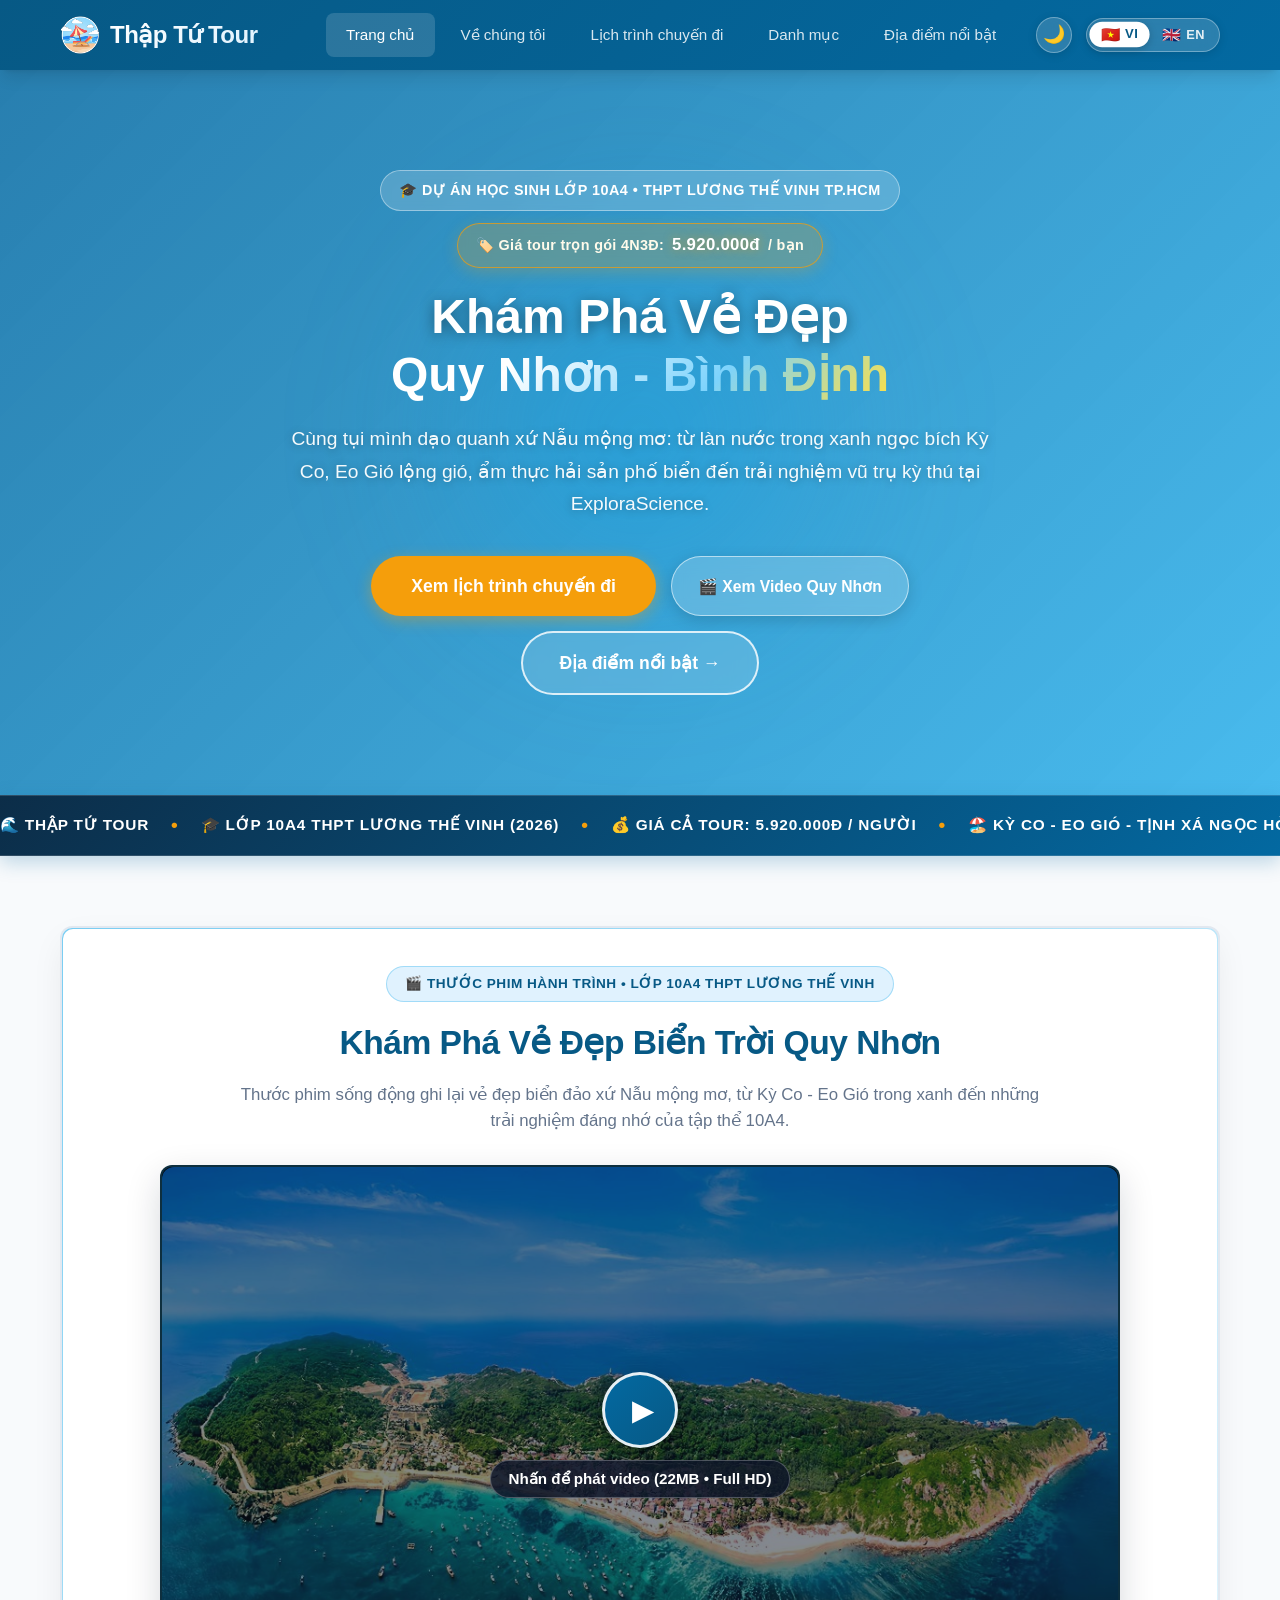
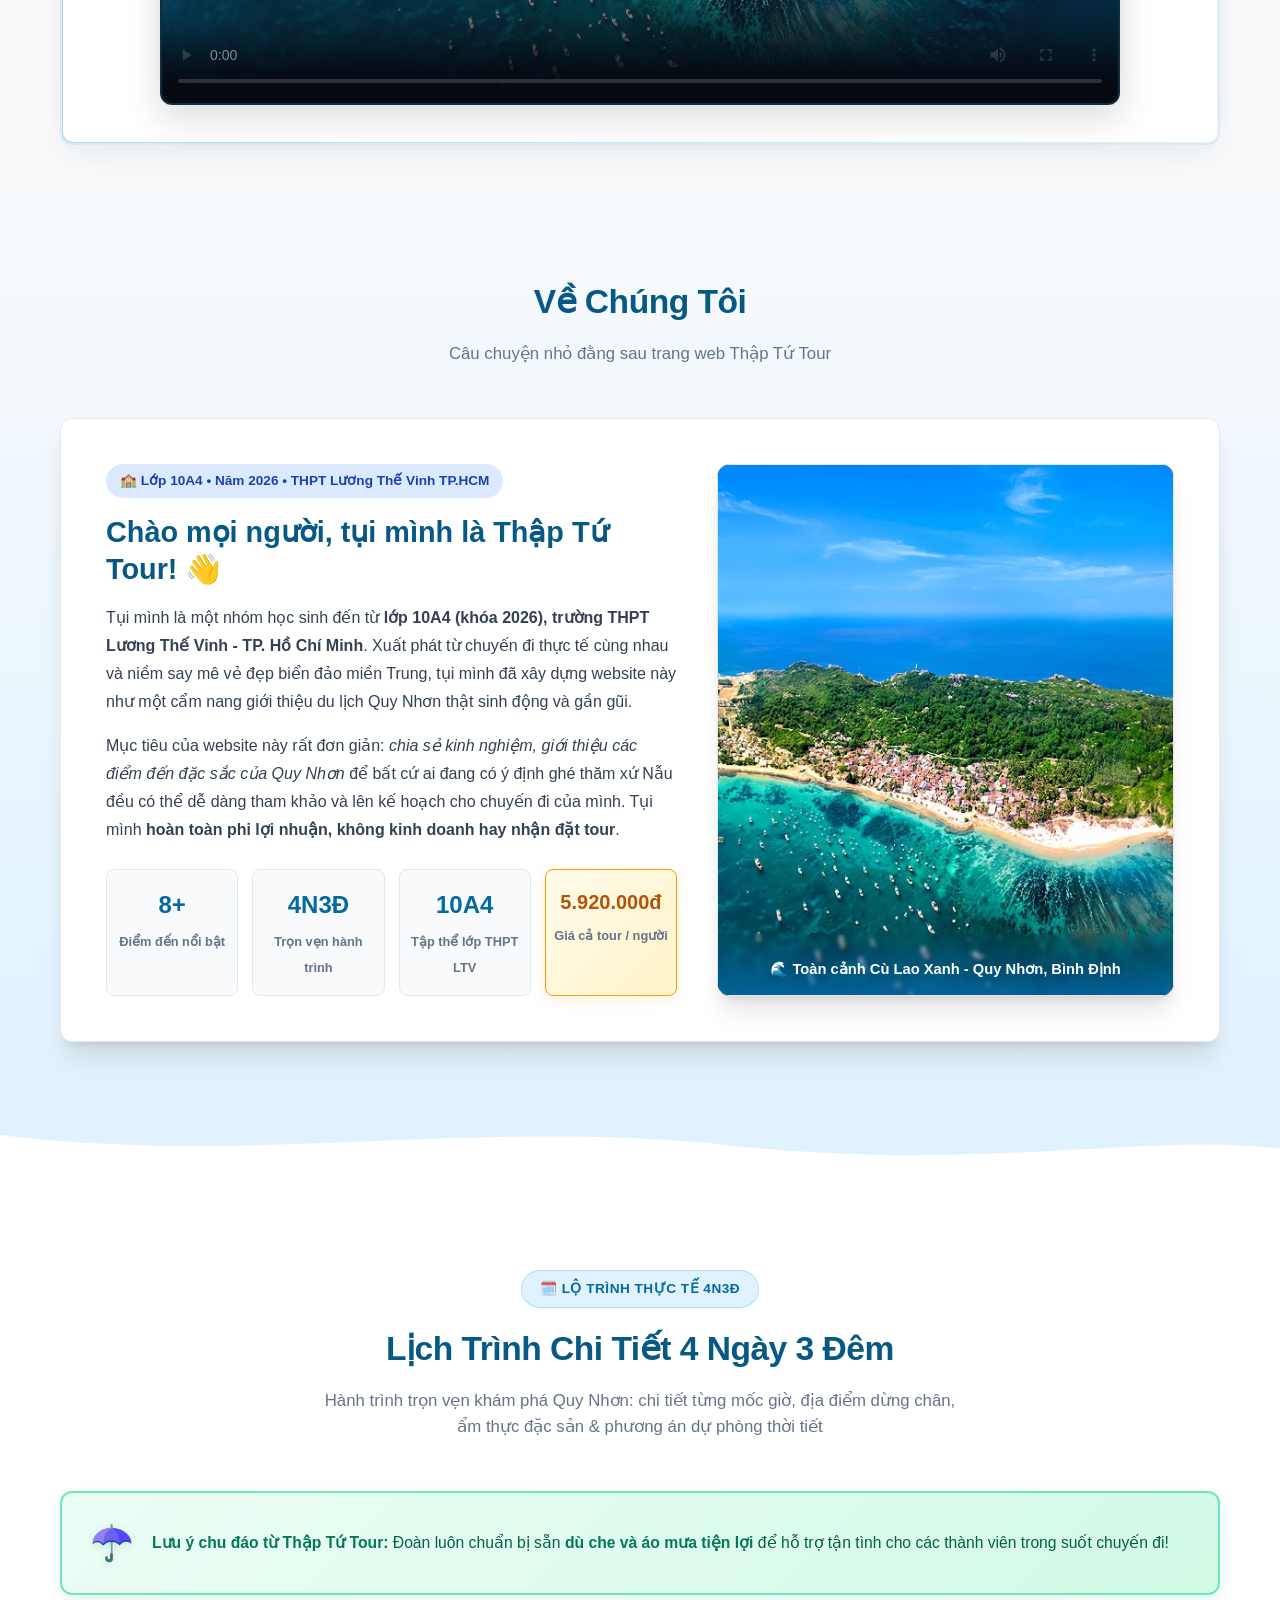
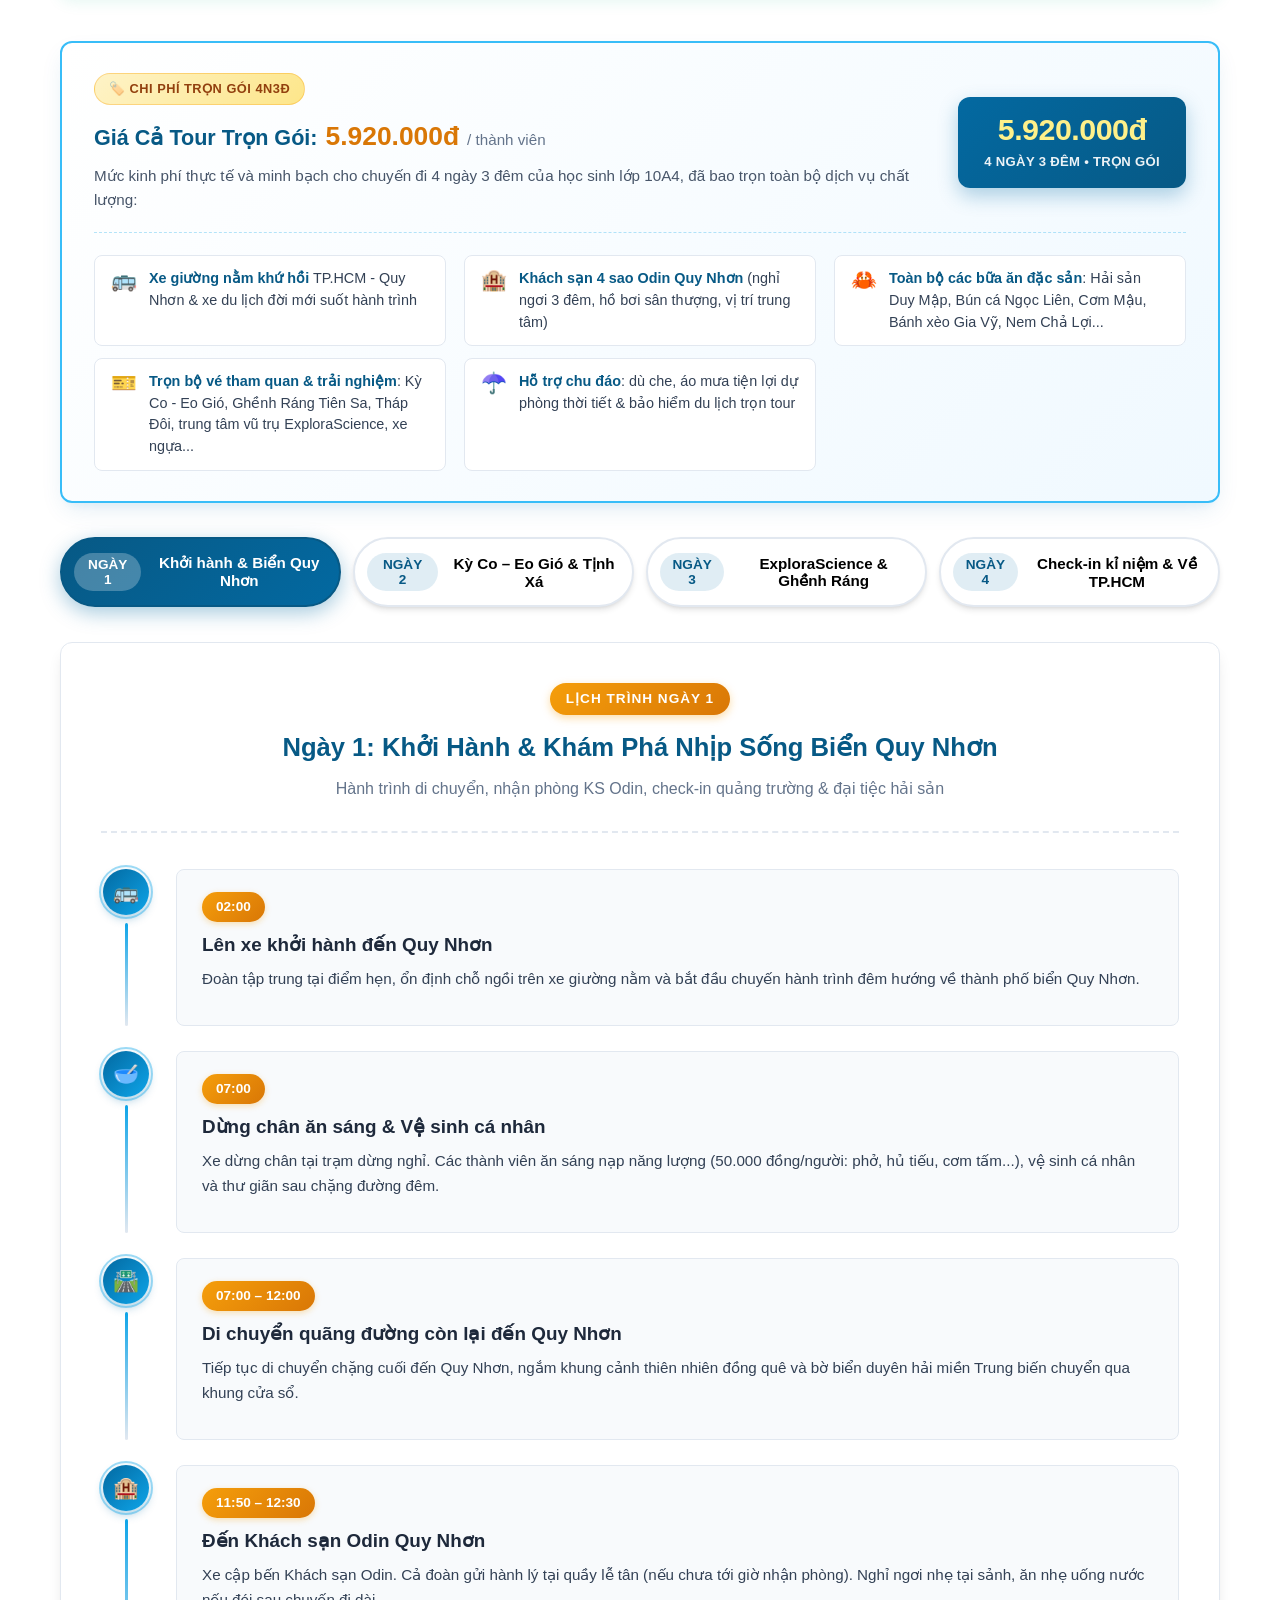
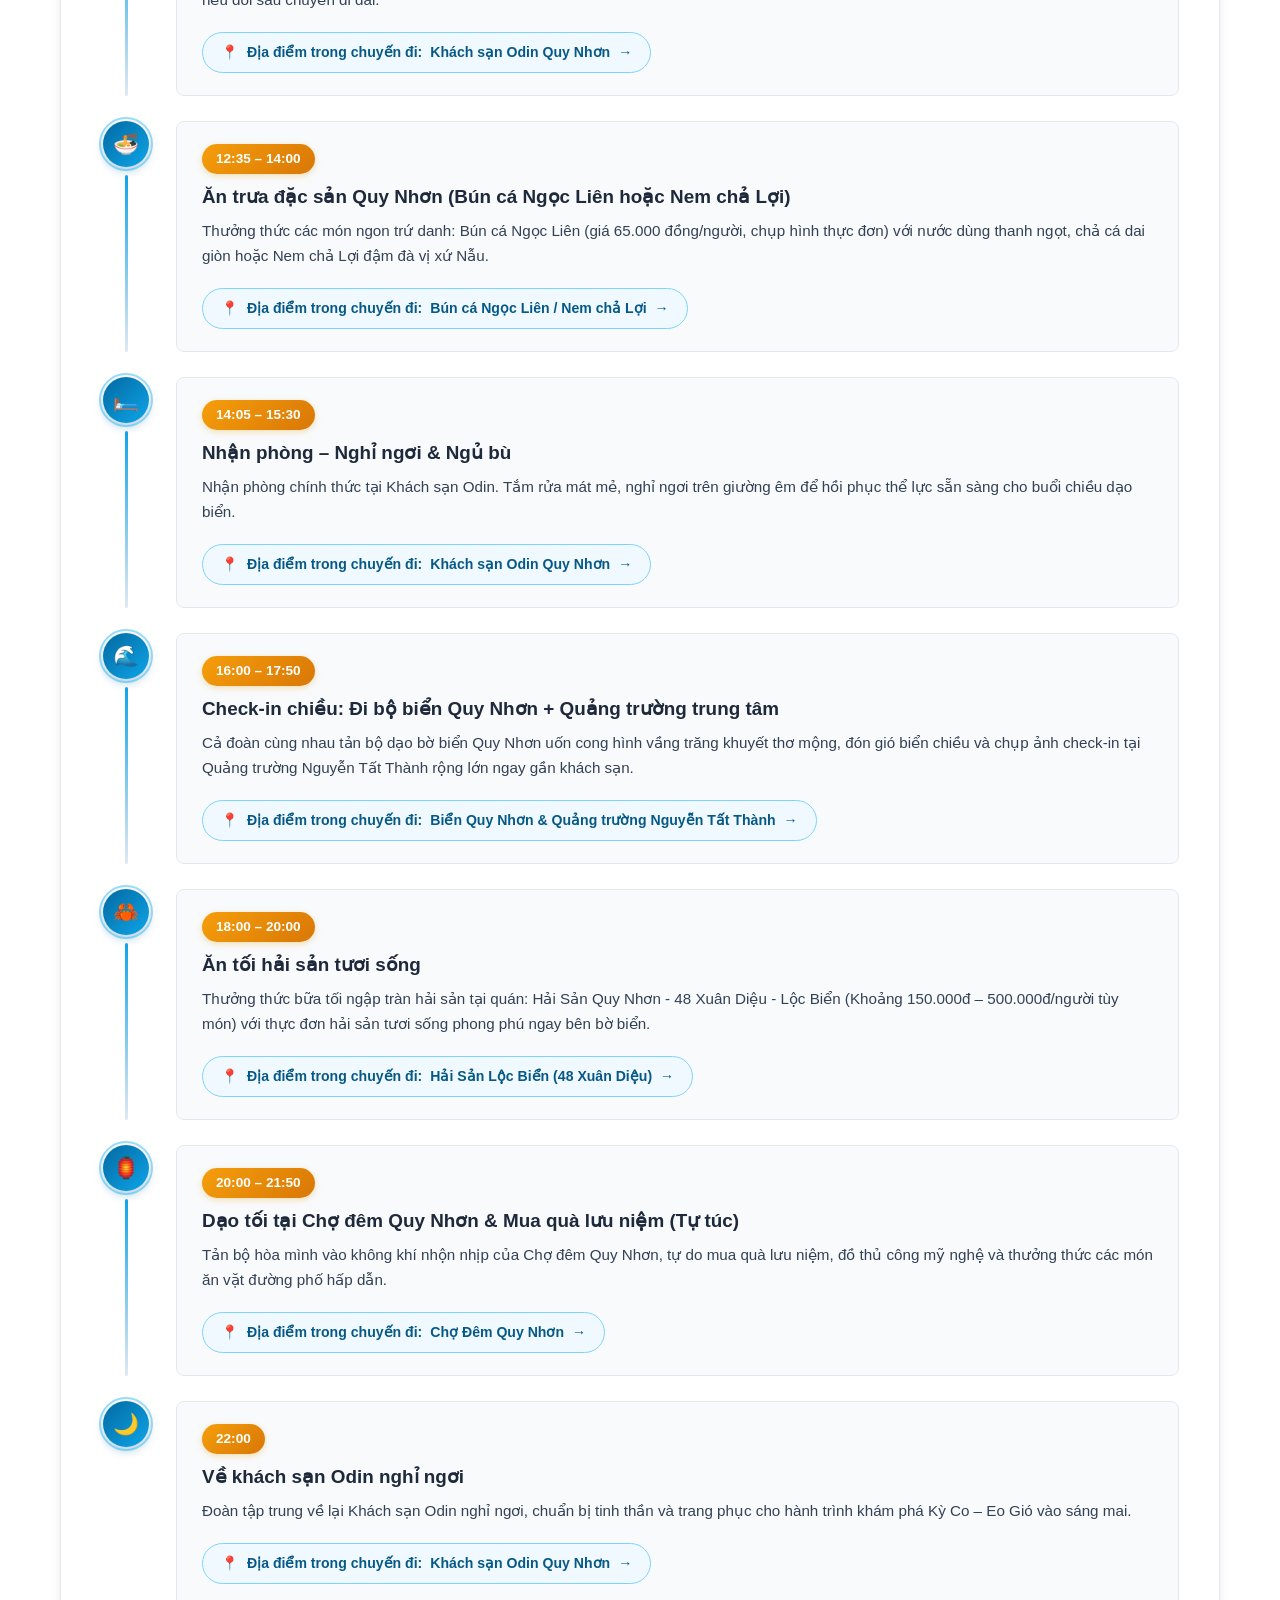
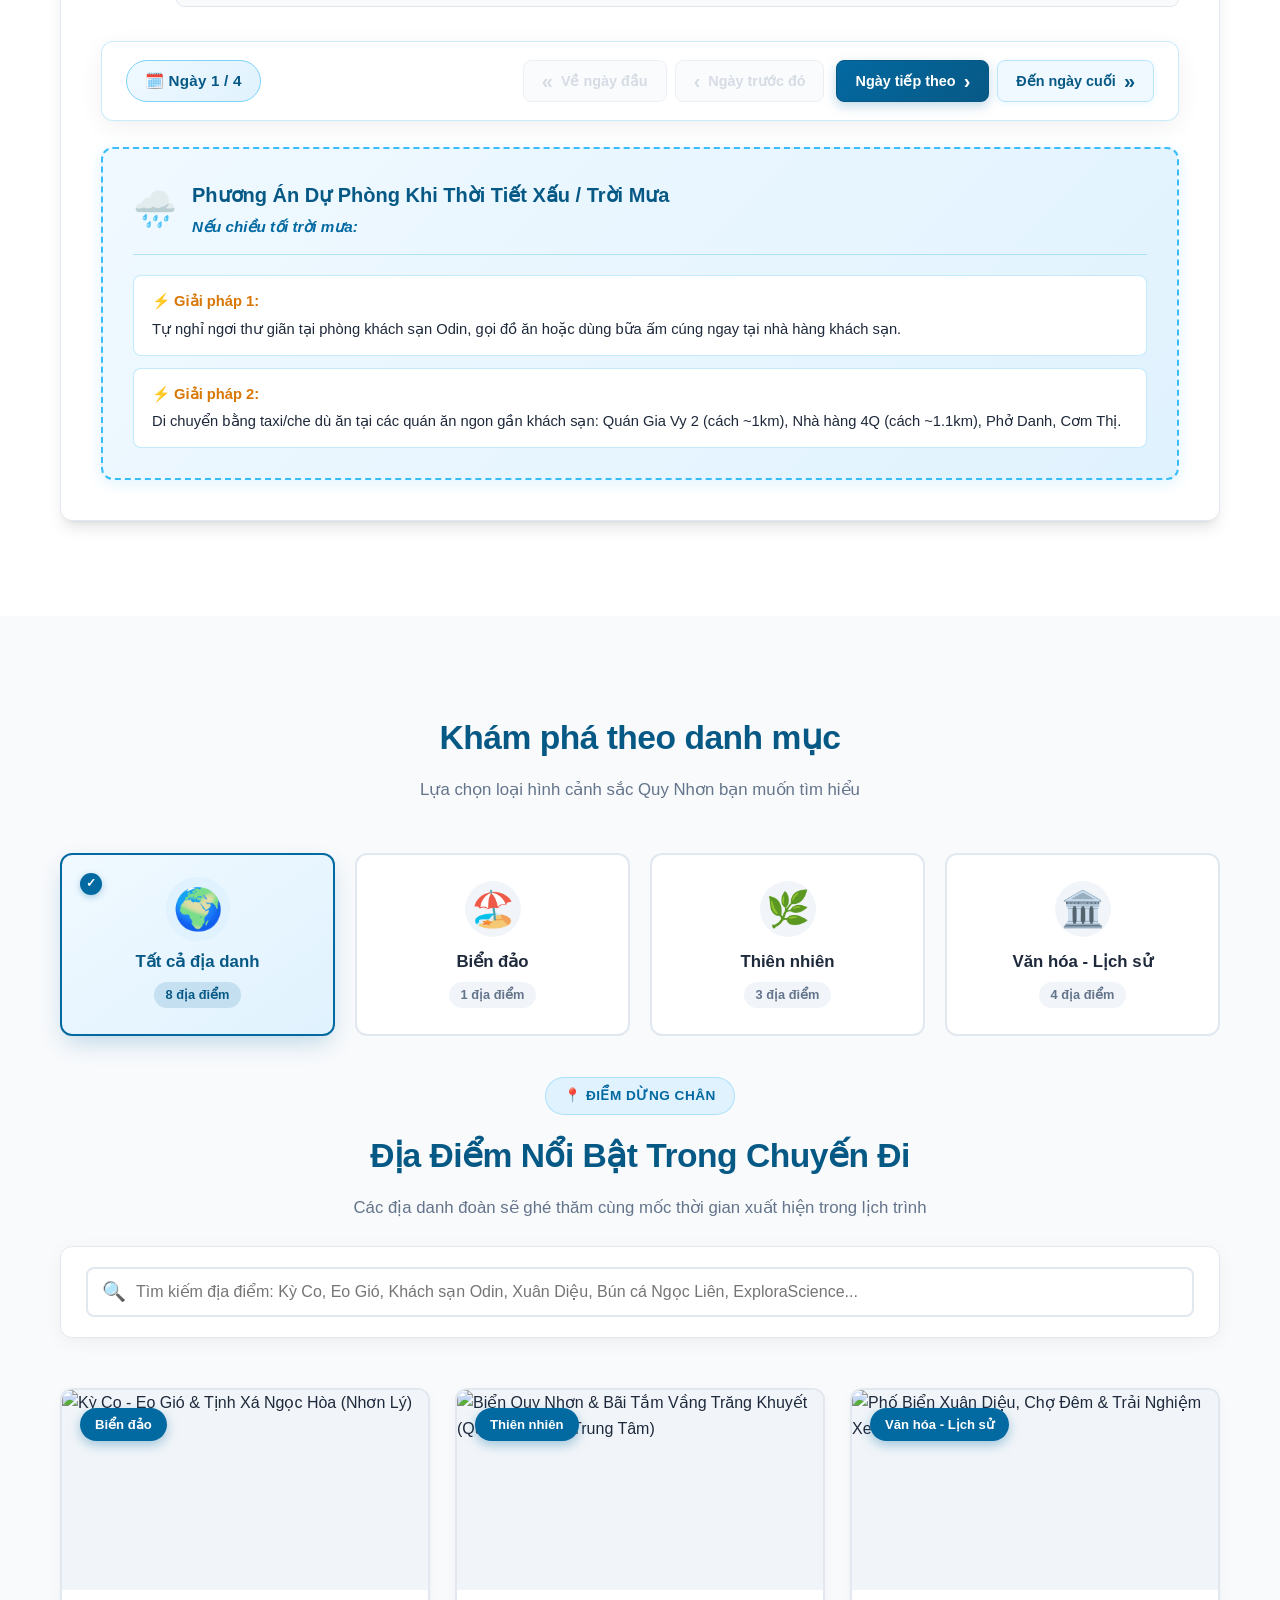
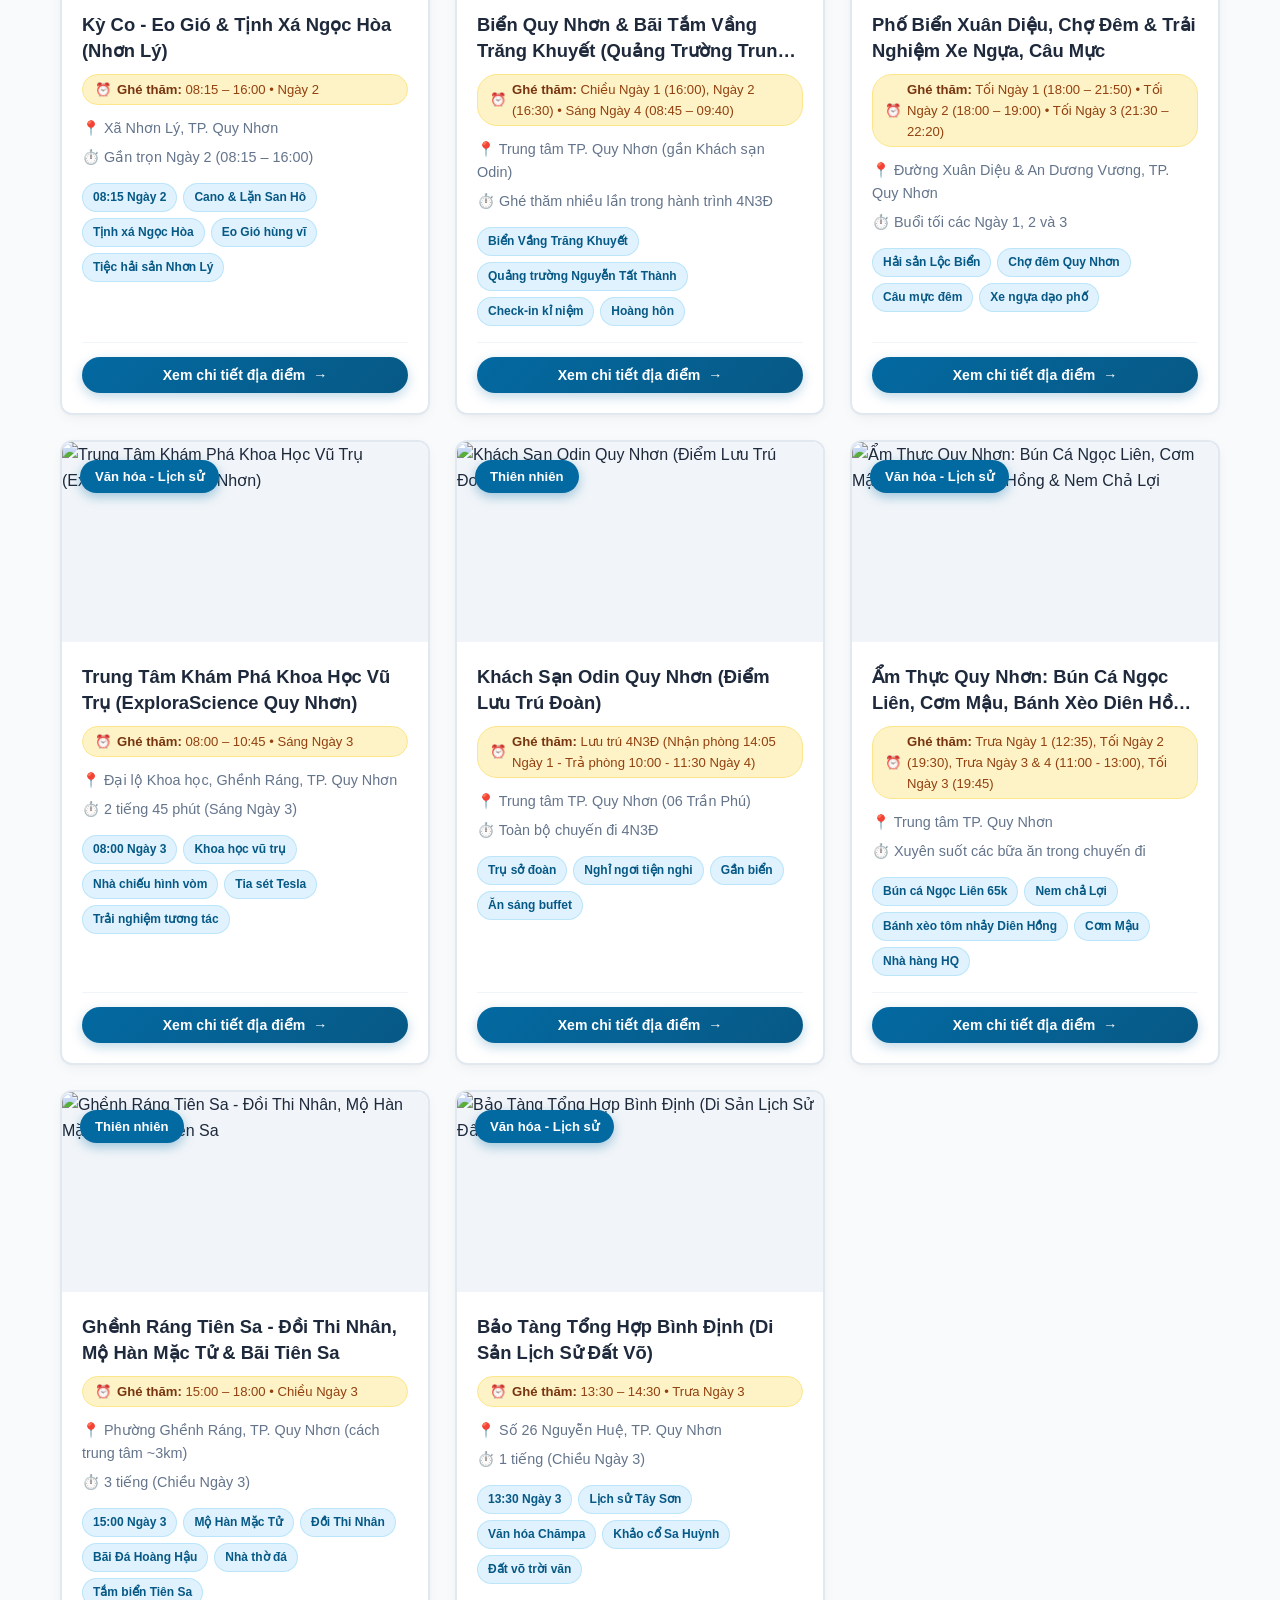
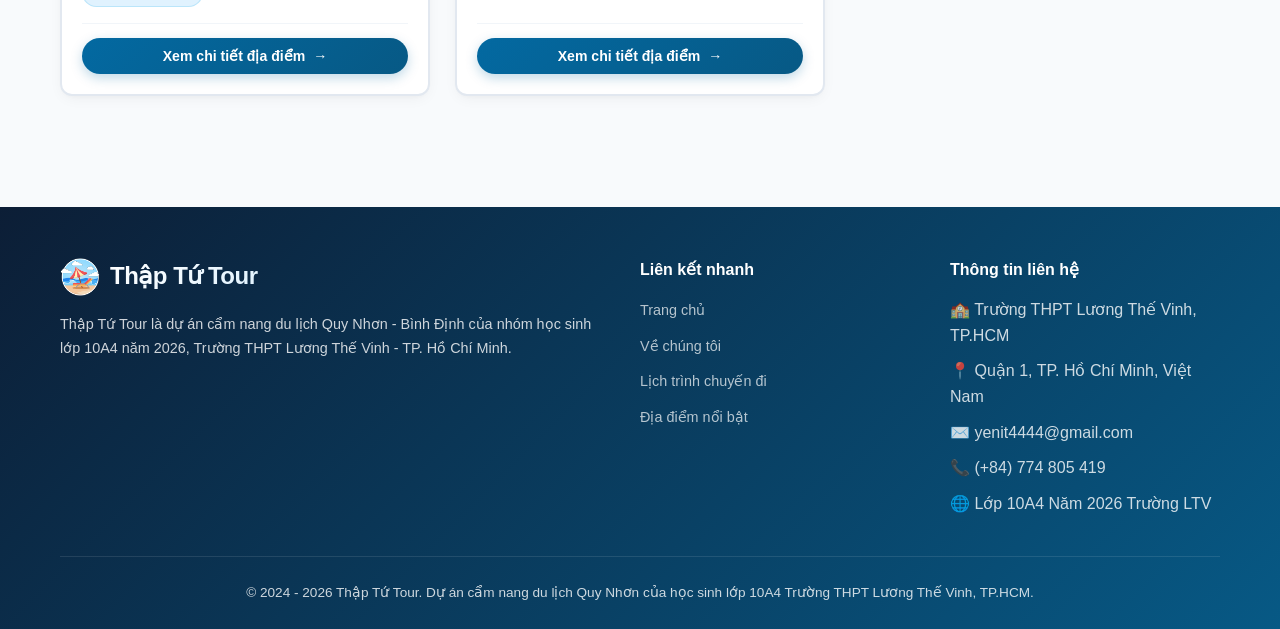
==== commit a27e4234: "feat(video): vo hop xung quanh chuyen dong 3D tilt va vien sang, video co dinh phang 100% khong rung" ====
--- a/index.html
+++ b/index.html
@@ -153,24 +153,33 @@
   <!-- ===== VIDEO GIỚI THIỆU QUY NHƠN (THƯỚC PHIM HÀNH TRÌNH) ===== -->
   <section class="video-showcase-section" id="video-quy-nhon">
     <div class="container">
-      <div class="video-showcase-card reveal-on-scroll">
-        <div class="video-header">
-          <span class="video-badge-pill" data-i18n="video_badge">🎬 Thước Phim Hành Trình • Lớp 10A4 THPT Lương Thế Vinh</span>
-          <h2 class="video-title" data-i18n="video_title">Khám Phá Vẻ Đẹp Biển Trời Quy Nhơn</h2>
-          <p class="video-subtitle" data-i18n="video_subtitle">Thước phim sống động ghi lại vẻ đẹp biển đảo xứ Nẫu mộng mơ, từ Kỳ Co - Eo Gió trong xanh đến những trải nghiệm đáng nhớ của tập thể 10A4.</p>
-        </div>
-
-        <div class="video-player-wrap">
-          <video id="quynhonVideo" class="quynhon-video" controls playsinline preload="metadata" poster="about-quynhon.jpg">
-            <source src="Quy%20Nh%C6%A1n.mp4" type="video/mp4">
-            <source src="Quy Nhơn.mp4" type="video/mp4">
-            Trình duyệt của bạn không hỗ trợ phát video MP4.
-          </video>
-          <div class="video-play-overlay" id="videoPlayOverlay">
-            <button type="button" class="video-play-pulse-btn" id="videoPlayBtn" aria-label="Phát video">
-              <span class="play-triangle">▶</span>
-            </button>
-            <span class="video-play-label" data-i18n="video_play_label">Nhấn để phát video (22MB • Full HD)</span>
+      <div class="video-showcase-card reveal-on-scroll" id="videoShowcaseWrapper">
+        <!-- VỎ HỘP 3D ĐỘNG XUNG QUANH (DYNAMIC SHELL TẬP TRUNG HIỆU ỨNG TƯƠNG TÁC) -->
+        <div class="video-dynamic-shell" id="videoDynamicShell">
+          <div class="video-shell-border-beam"></div>
+          <div class="video-shell-glare"></div>
+        </div>
+
+        <!-- NỘI DUNG VÀ KHUNG PHÁT VIDEO CỐ ĐỊNH 100% KHÔNG BỊ NGHIÊNG/RUNG -->
+        <div class="video-card-content">
+          <div class="video-header">
+            <span class="video-badge-pill" data-i18n="video_badge">🎬 Thước Phim Hành Trình • Lớp 10A4 THPT Lương Thế Vinh</span>
+            <h2 class="video-title" data-i18n="video_title">Khám Phá Vẻ Đẹp Biển Trời Quy Nhơn</h2>
+            <p class="video-subtitle" data-i18n="video_subtitle">Thước phim sống động ghi lại vẻ đẹp biển đảo xứ Nẫu mộng mơ, từ Kỳ Co - Eo Gió trong xanh đến những trải nghiệm đáng nhớ của tập thể 10A4.</p>
+          </div>
+
+          <div class="video-player-wrap">
+            <video id="quynhonVideo" class="quynhon-video" controls playsinline preload="metadata" poster="about-quynhon.jpg">
+              <source src="Quy%20Nh%C6%A1n.mp4" type="video/mp4">
+              <source src="Quy Nhơn.mp4" type="video/mp4">
+              Trình duyệt của bạn không hỗ trợ phát video MP4.
+            </video>
+            <div class="video-play-overlay" id="videoPlayOverlay">
+              <button type="button" class="video-play-pulse-btn" id="videoPlayBtn" aria-label="Phát video">
+                <span class="play-triangle">▶</span>
+              </button>
+              <span class="video-play-label" data-i18n="video_play_label">Nhấn để phát video (22MB • Full HD)</span>
+            </div>
           </div>
         </div>
       </div>
--- a/css/style.css
+++ b/css/style.css
@@ -5015,42 +5015,76 @@
 }
 
 .video-showcase-card {
+  position: relative;
+  perspective: 1200px;
+  padding: 40px;
+  text-align: center;
+  border-radius: var(--radius);
+}
+
+/* Vỏ hộp bao ngoài (Shell) có thể xoay nghiêng 3D mượt mà và có viền sáng chuyển động */
+.video-dynamic-shell {
+  position: absolute;
+  inset: 0;
+  border-radius: var(--radius);
   background: var(--white);
   border: 2px solid var(--gray-200);
-  border-radius: var(--radius);
-  padding: 40px;
-  box-shadow: 0 10px 30px -5px rgba(0, 0, 0, 0.08);
-  text-align: center;
-  position: relative;
-  overflow: hidden;
+  box-shadow: 0 12px 35px -5px rgba(0, 0, 0, 0.08);
   transform-style: preserve-3d;
   will-change: transform;
-  backface-visibility: hidden;
-  -webkit-backface-visibility: hidden;
+  pointer-events: none;
+  z-index: 1;
+  overflow: hidden;
   transition: border-color 0.3s ease, box-shadow 0.3s ease;
 }
 
-/* Vệt sáng phản quang cao cấp theo con trỏ chuột cho thẻ Video */
-.video-showcase-card::before {
-  content: '';
+.video-showcase-card:hover .video-dynamic-shell {
+  border-color: rgba(56, 189, 248, 0.55);
+  box-shadow: 0 18px 45px -5px rgba(14, 165, 233, 0.22);
+}
+
+/* Dải sáng viền chuyển động vô tận chạy quanh vỏ hộp */
+.video-shell-border-beam {
+  position: absolute;
+  inset: -1px;
+  border-radius: inherit;
+  padding: 2px;
+  background: linear-gradient(135deg, rgba(14, 165, 233, 0.85), rgba(56, 189, 248, 0.2), rgba(245, 158, 11, 0.75), rgba(14, 165, 233, 0.85));
+  background-size: 300% 300%;
+  animation: borderBeamFlow 8s ease infinite;
+  -webkit-mask: linear-gradient(#fff 0 0) content-box, linear-gradient(#fff 0 0);
+  -webkit-mask-composite: xor;
+  mask-composite: exclude;
+  pointer-events: none;
+  opacity: 0.65;
+}
+
+@keyframes borderBeamFlow {
+  0% { background-position: 0% 50%; }
+  50% { background-position: 100% 50%; }
+  100% { background-position: 0% 50%; }
+}
+
+/* Vệt sáng phản quang lướt theo chuột trên bề mặt hộp */
+.video-shell-glare {
   position: absolute;
   inset: 0;
   border-radius: inherit;
   pointer-events: none;
   opacity: 0;
-  background: radial-gradient(circle 650px at var(--mouse-x, 50%) var(--mouse-y, 50%), rgba(255, 255, 255, 0.22) 0%, rgba(56, 189, 248, 0.12) 35%, transparent 70%);
+  background: radial-gradient(circle 500px at var(--mouse-x, 50%) var(--mouse-y, 50%), rgba(255, 255, 255, 0.28) 0%, rgba(56, 189, 248, 0.12) 35%, transparent 70%);
   transition: opacity 0.4s ease;
+  will-change: opacity;
+}
+
+.video-showcase-card:hover .video-shell-glare {
+  opacity: 1;
+}
+
+.video-card-content {
+  position: relative;
   z-index: 2;
-  will-change: opacity;
-}
-
-.video-showcase-card:hover::before {
-  opacity: 1;
-}
-
-.video-showcase-card:hover {
-  border-color: rgba(56, 189, 248, 0.45);
-  box-shadow: 0 16px 36px -6px rgba(14, 165, 233, 0.18);
+  text-align: center;
 }
 
 .video-header {
@@ -5096,10 +5130,6 @@
   background: #000000;
   border: 2px solid rgba(56, 189, 248, 0.25);
   aspect-ratio: 16 / 9;
-  will-change: transform;
-  transform: translateZ(0);
-  backface-visibility: hidden;
-  -webkit-backface-visibility: hidden;
   transition: border-color 0.3s ease, box-shadow 0.3s ease;
 }
 
@@ -5115,9 +5145,6 @@
   object-fit: cover;
   border-radius: var(--radius);
   outline: none;
-  transform: translateZ(0);
-  backface-visibility: hidden;
-  -webkit-backface-visibility: hidden;
 }
 
 .video-play-overlay {
@@ -5127,10 +5154,9 @@
   flex-direction: column;
   align-items: center;
   justify-content: center;
-  background: rgba(11, 19, 32, 0.45);
-  backdrop-filter: blur(2px);
+  background: rgba(11, 19, 32, 0.5);
   cursor: pointer;
-  transition: opacity 0.35s ease, visibility 0.35s ease;
+  transition: opacity 0.3s ease, visibility 0.3s ease;
   z-index: 5;
 }
 
@@ -5150,13 +5176,9 @@
   display: flex;
   align-items: center;
   justify-content: center;
-  box-shadow: 0 0 0 0 rgba(14, 165, 233, 0.65), 0 8px 24px rgba(0, 0, 0, 0.35);
+  box-shadow: 0 8px 24px rgba(0, 0, 0, 0.35);
   cursor: pointer;
-  will-change: transform;
-  backface-visibility: hidden;
-  -webkit-backface-visibility: hidden;
-  transition: transform 0.2s cubic-bezier(0.16, 1, 0.3, 1), box-shadow 0.3s ease, background 0.3s ease;
-  animation: playPulse 2.2s infinite;
+  transition: transform 0.25s cubic-bezier(0.16, 1, 0.3, 1), box-shadow 0.25s ease;
   margin-bottom: 12px;
 }
 
@@ -5169,18 +5191,17 @@
 .video-play-pulse-btn:hover {
   transform: scale(1.12);
   background: linear-gradient(135deg, var(--primary-light), var(--primary));
-  box-shadow: 0 0 25px rgba(56, 189, 248, 0.85);
+  box-shadow: 0 0 28px rgba(56, 189, 248, 0.85);
 }
 
 .video-play-label {
   color: #ffffff;
   font-weight: 700;
   font-size: 0.95rem;
-  background: rgba(15, 23, 42, 0.75);
+  background: rgba(15, 23, 42, 0.85);
   padding: 6px 18px;
   border-radius: 30px;
   border: 1px solid rgba(255, 255, 255, 0.25);
-  backdrop-filter: blur(6px);
 }
 
 @keyframes playPulse {
@@ -5226,15 +5247,17 @@
   background: #0b1320;
 }
 
-[data-theme="dark"] .video-showcase-card {
+[data-theme="dark"] .video-dynamic-shell {
   background: #151f32;
   border-color: #26354d;
-  box-shadow: 0 10px 30px rgba(0, 0, 0, 0.5);
-}
-
-[data-theme="dark"] .video-showcase-card::before {
-  background: radial-gradient(circle 650px at var(--mouse-x, 50%) var(--mouse-y, 50%), rgba(56, 189, 248, 0.22) 0%, rgba(14, 165, 233, 0.08) 35%, transparent 70%);
-}
+  box-shadow: 0 12px 40px rgba(0, 0, 0, 0.55);
+}
+
+[data-theme="dark"] .video-shell-glare {
+  background: radial-gradient(circle 500px at var(--mouse-x, 50%) var(--mouse-y, 50%), rgba(56, 189, 248, 0.25) 0%, rgba(14, 165, 233, 0.08) 35%, transparent 70%);
+}
+
+
 
 [data-theme="dark"] .video-badge-pill {
   background: #0f2744;
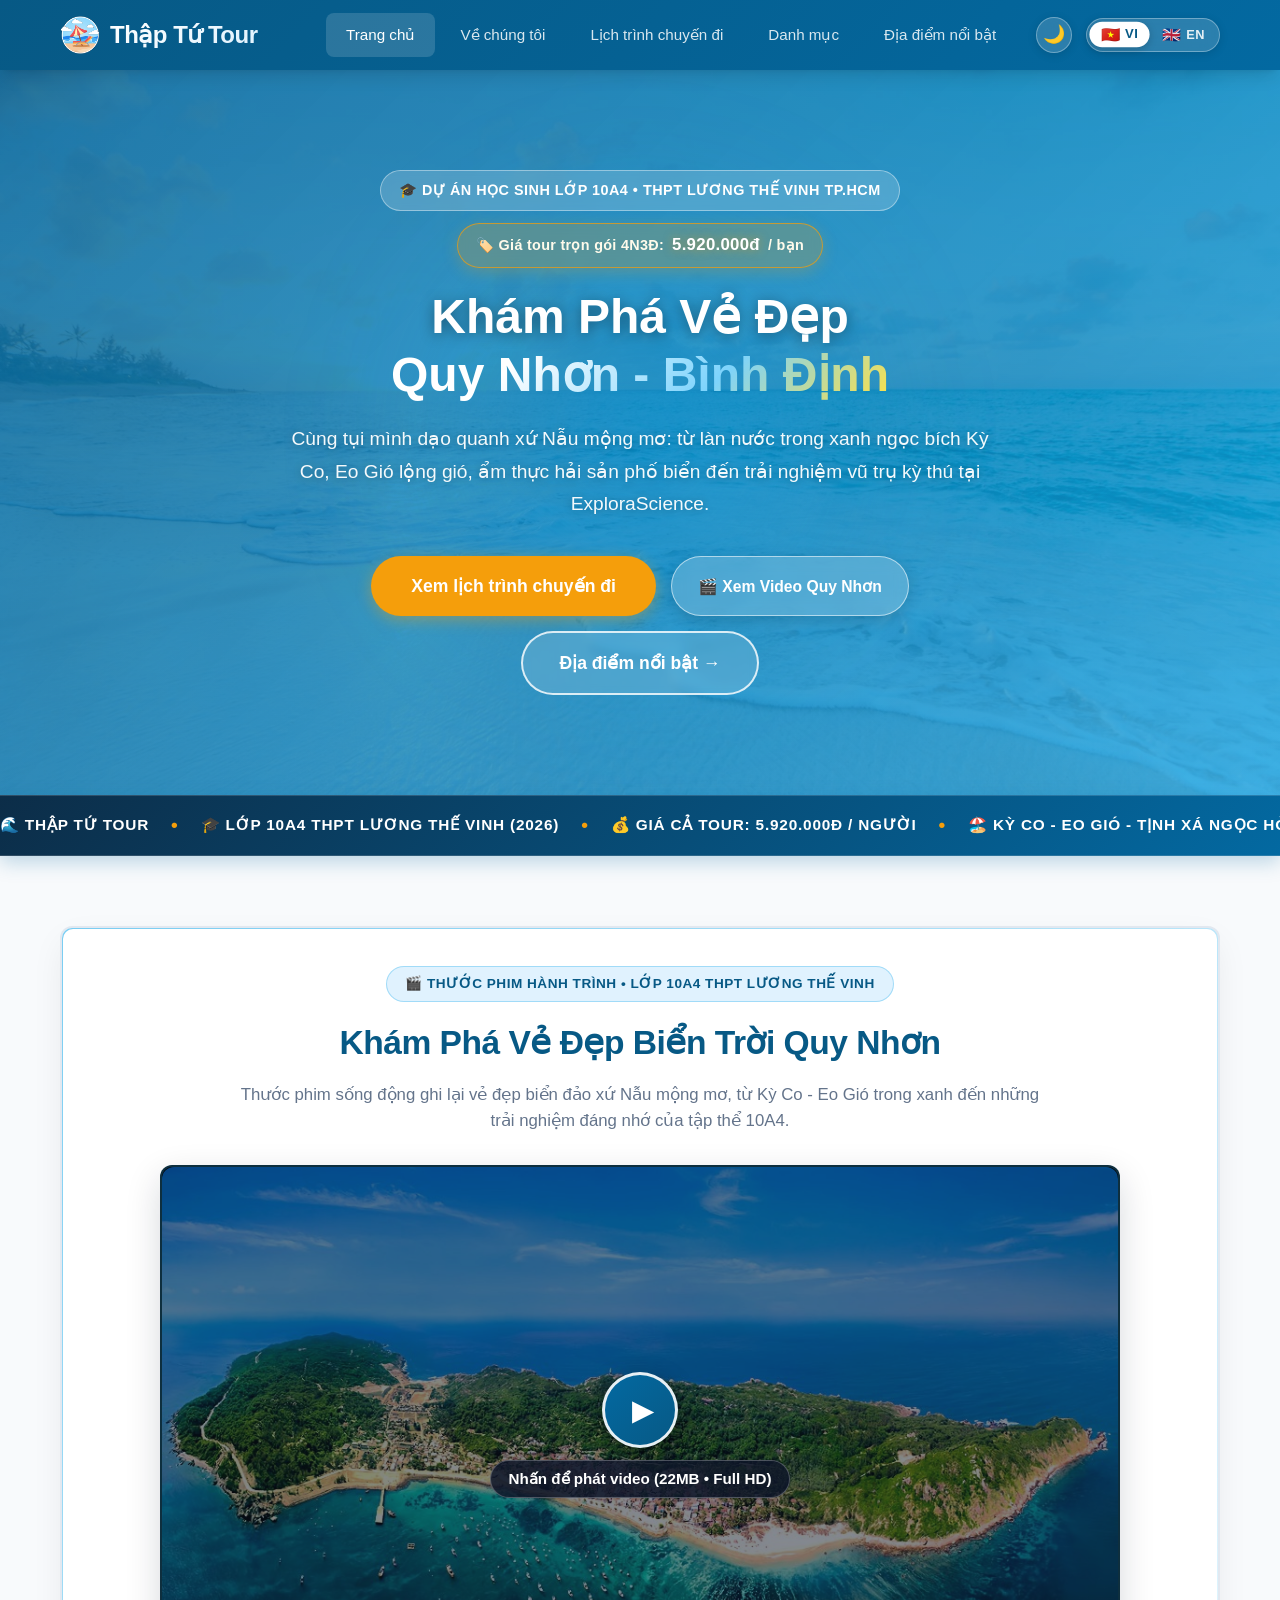
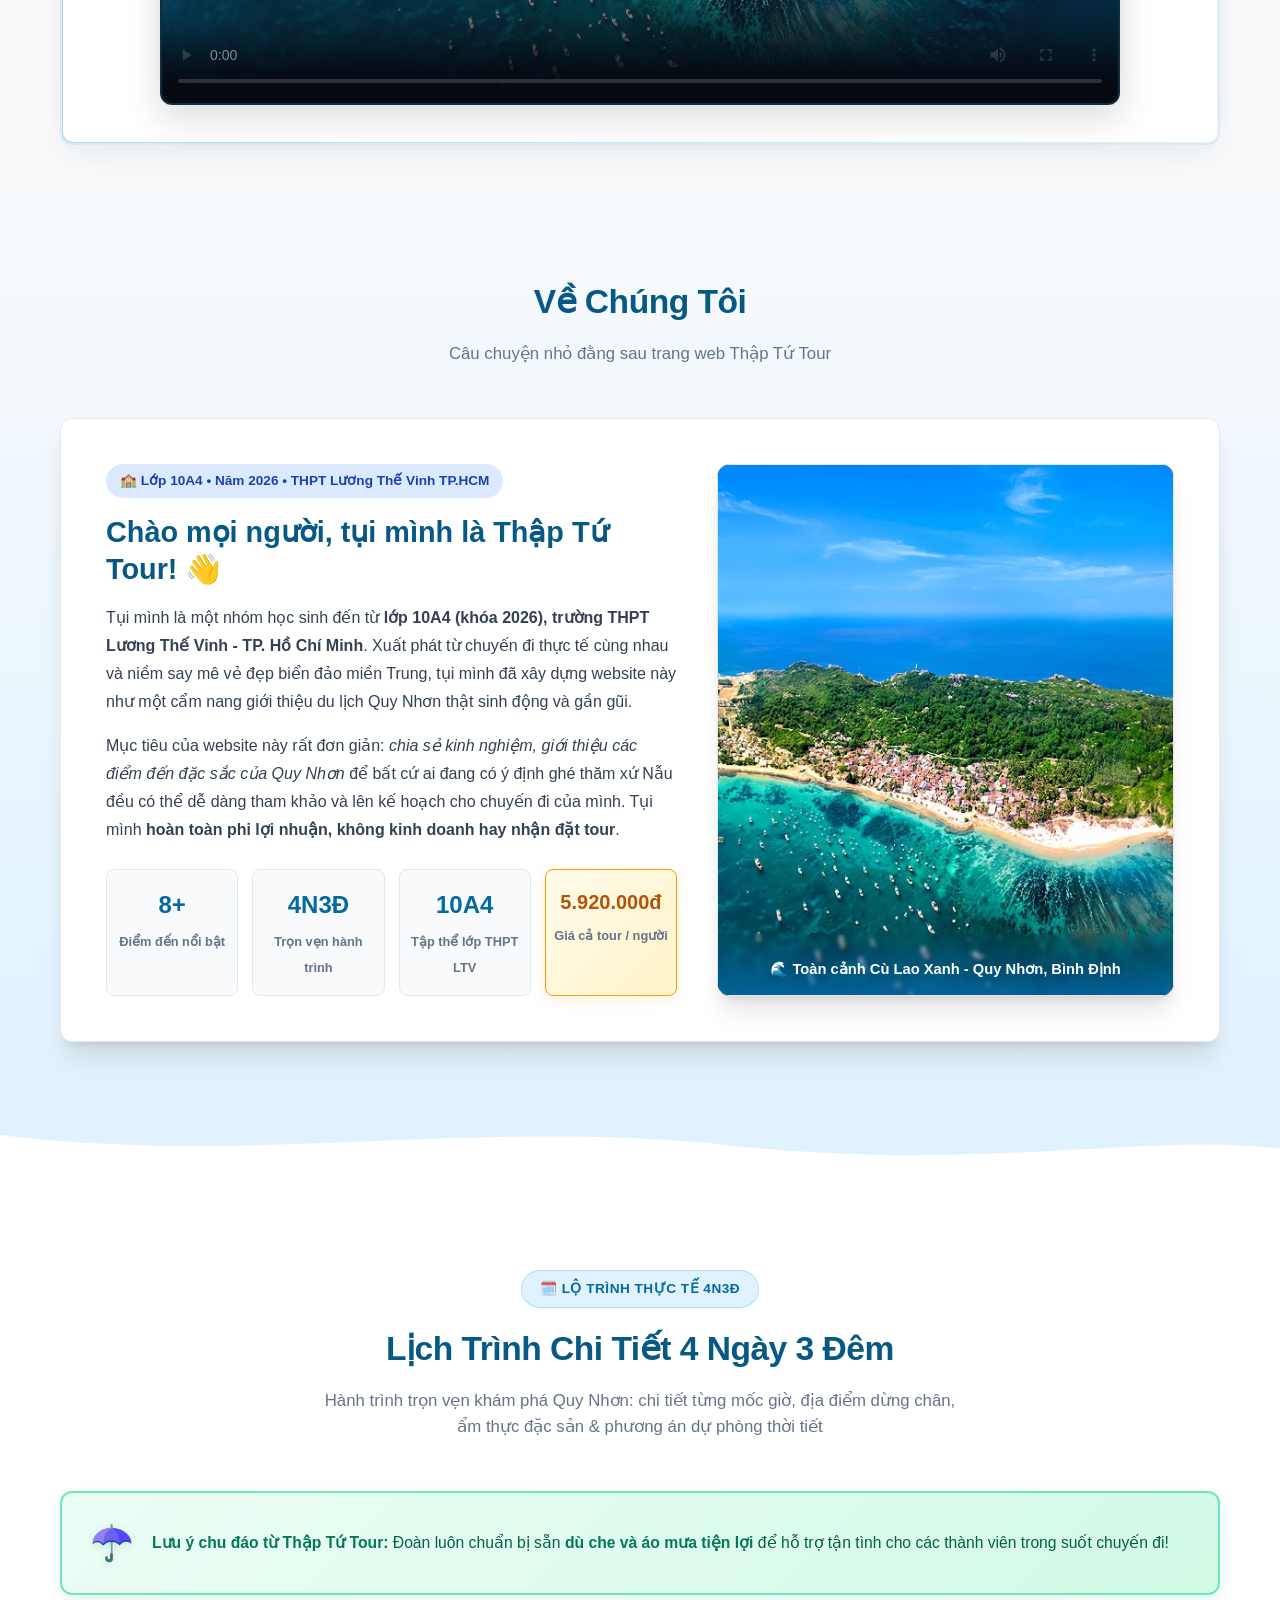
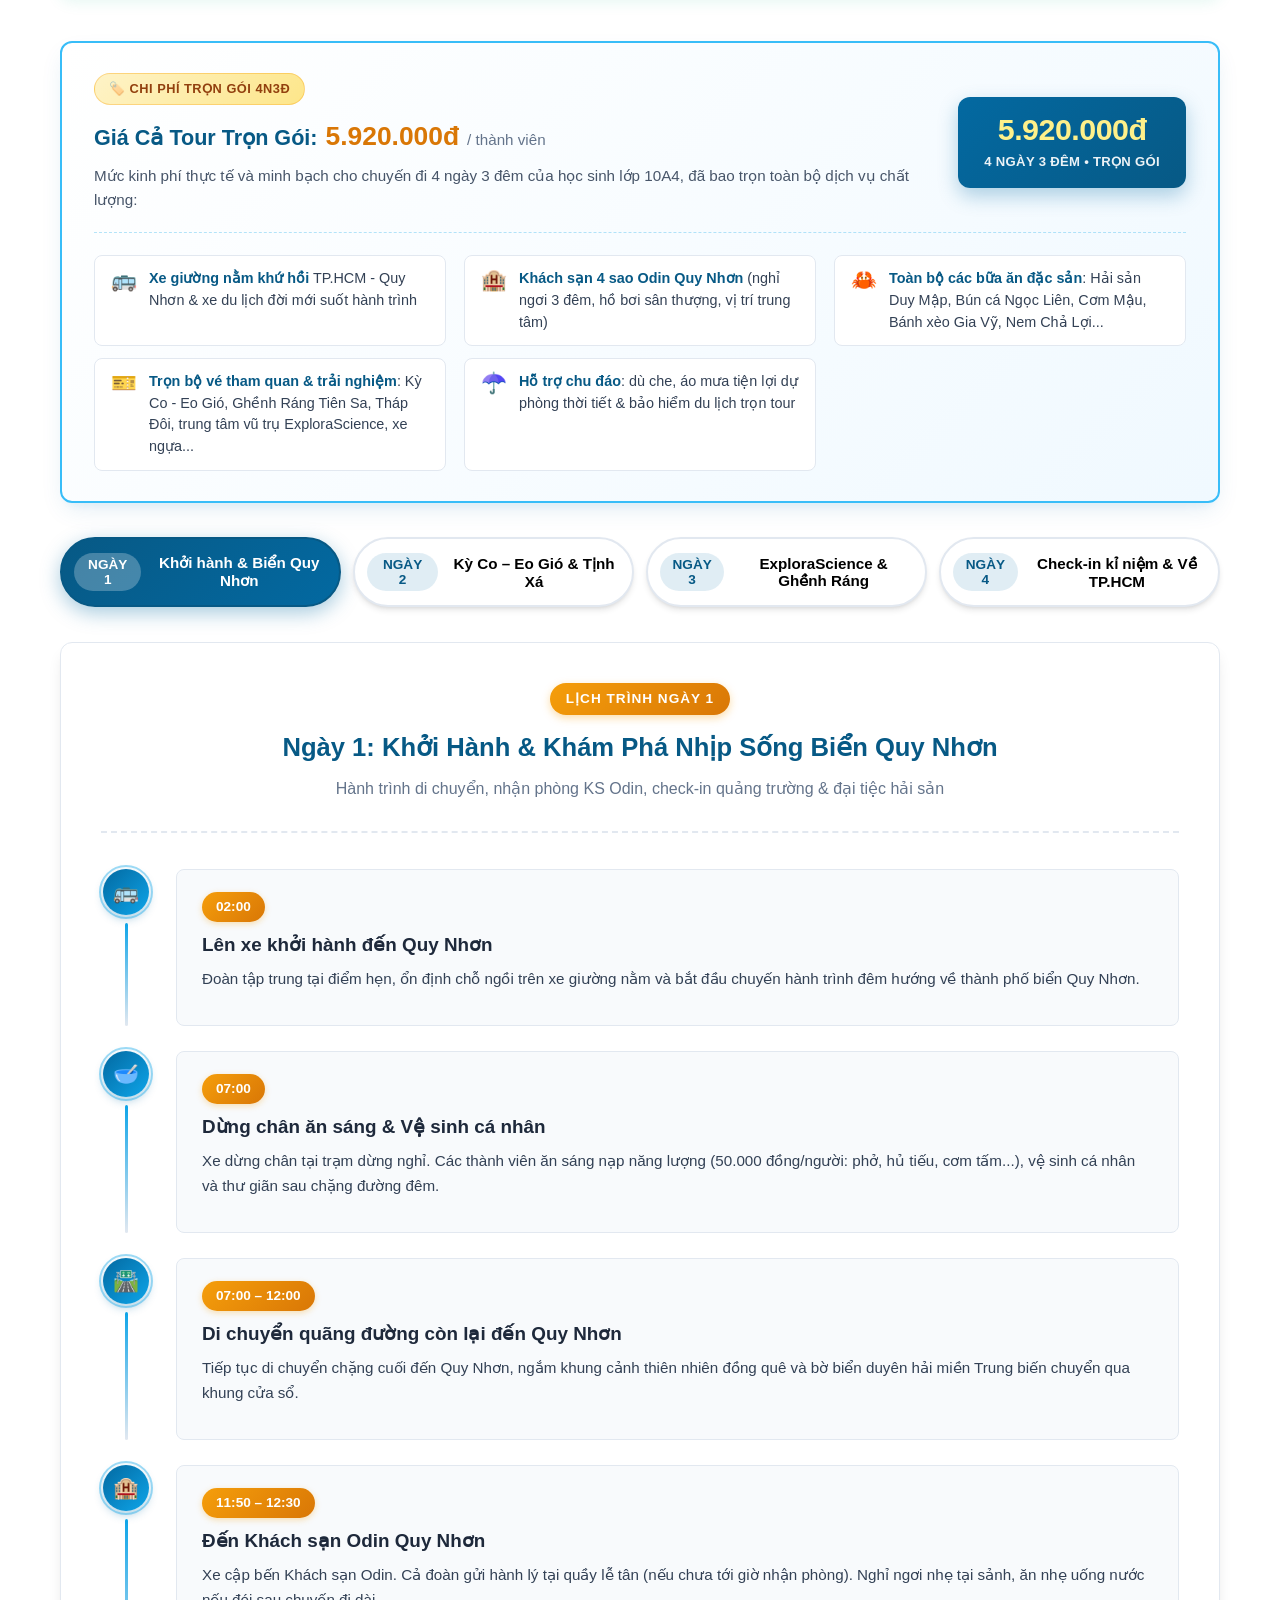
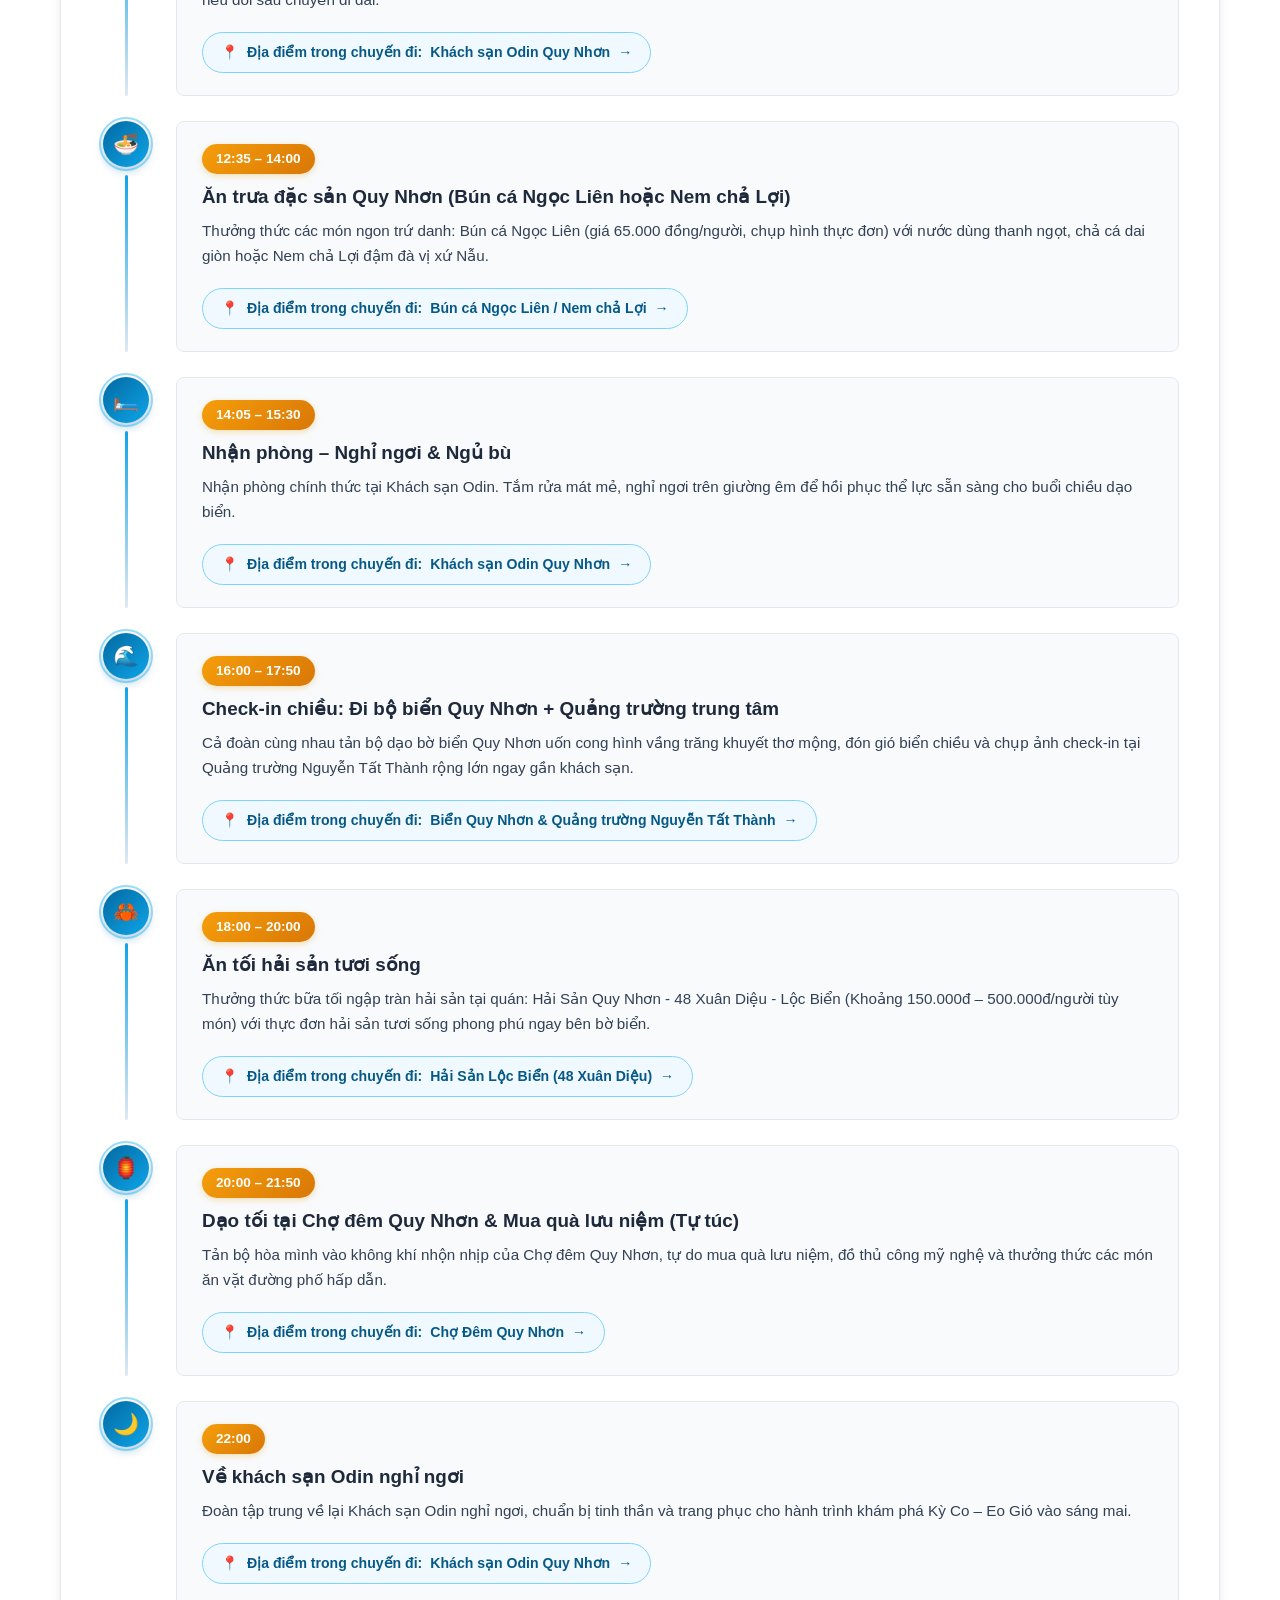
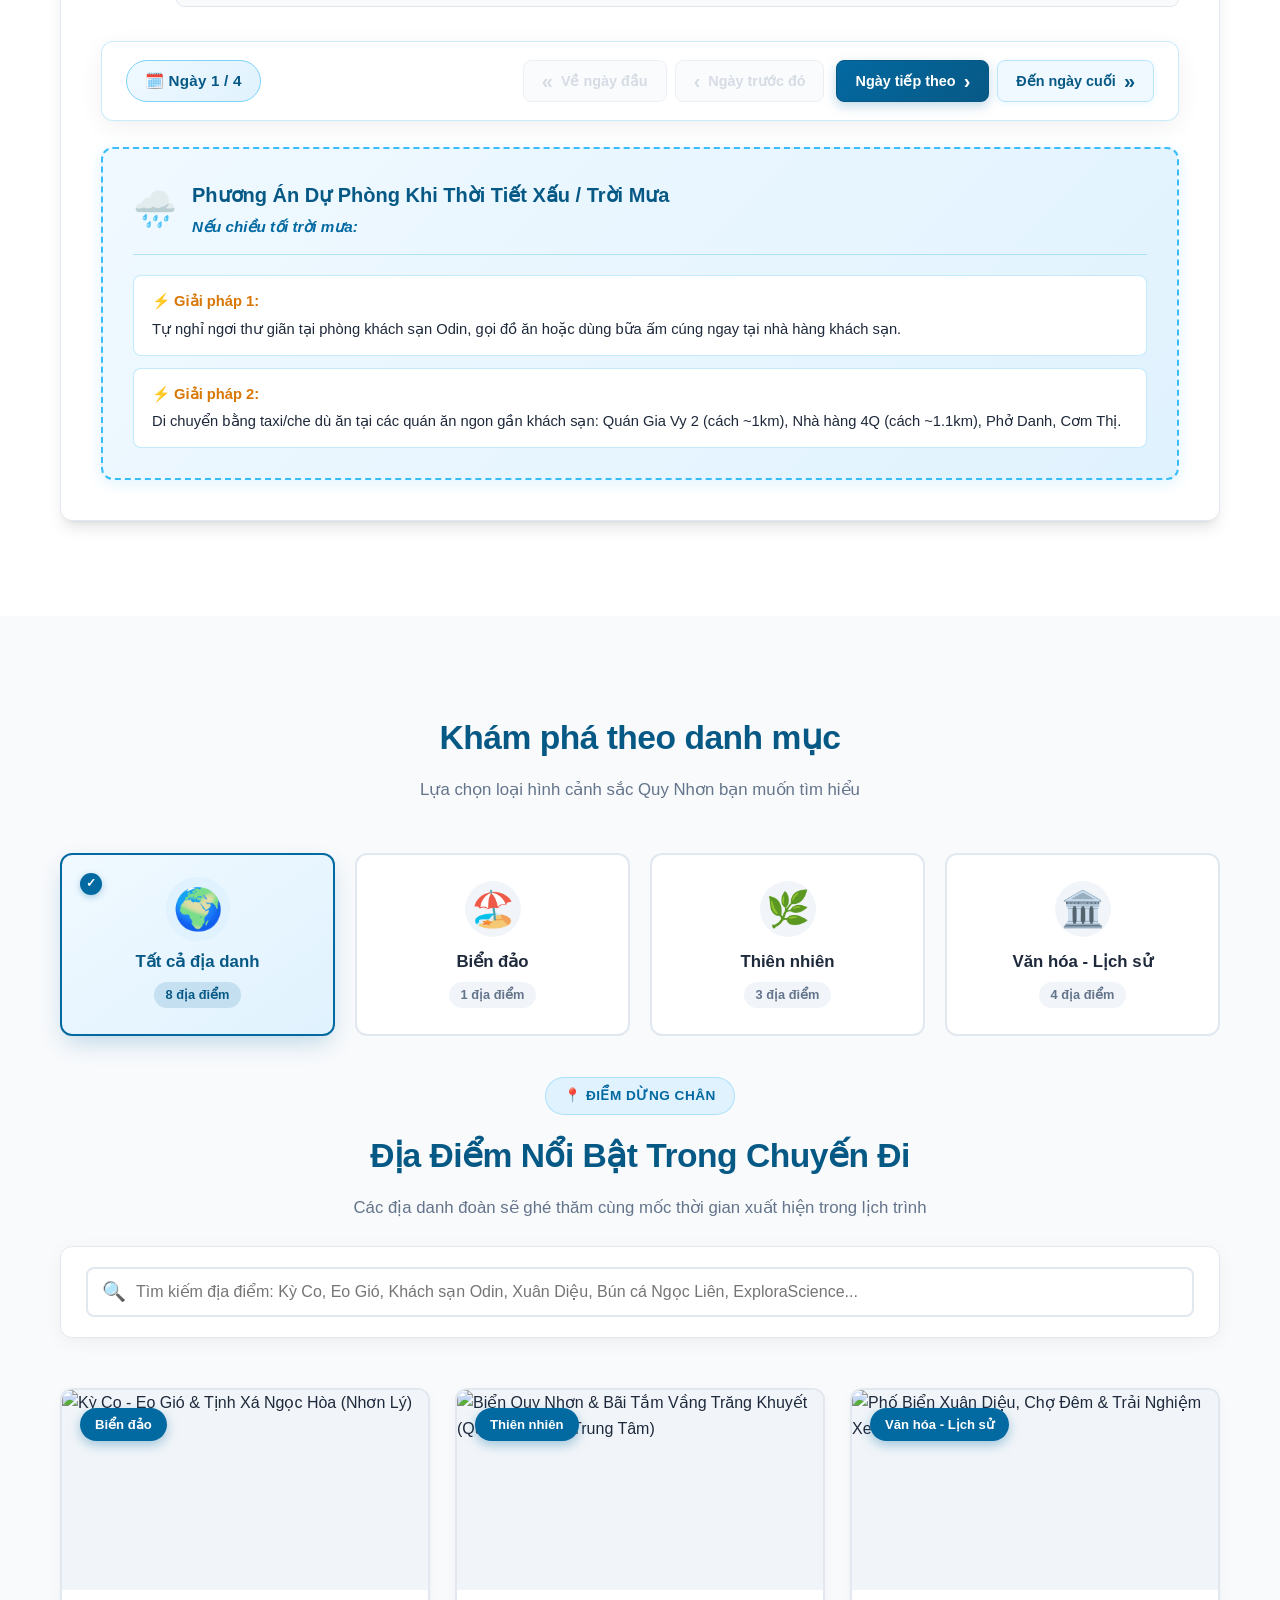
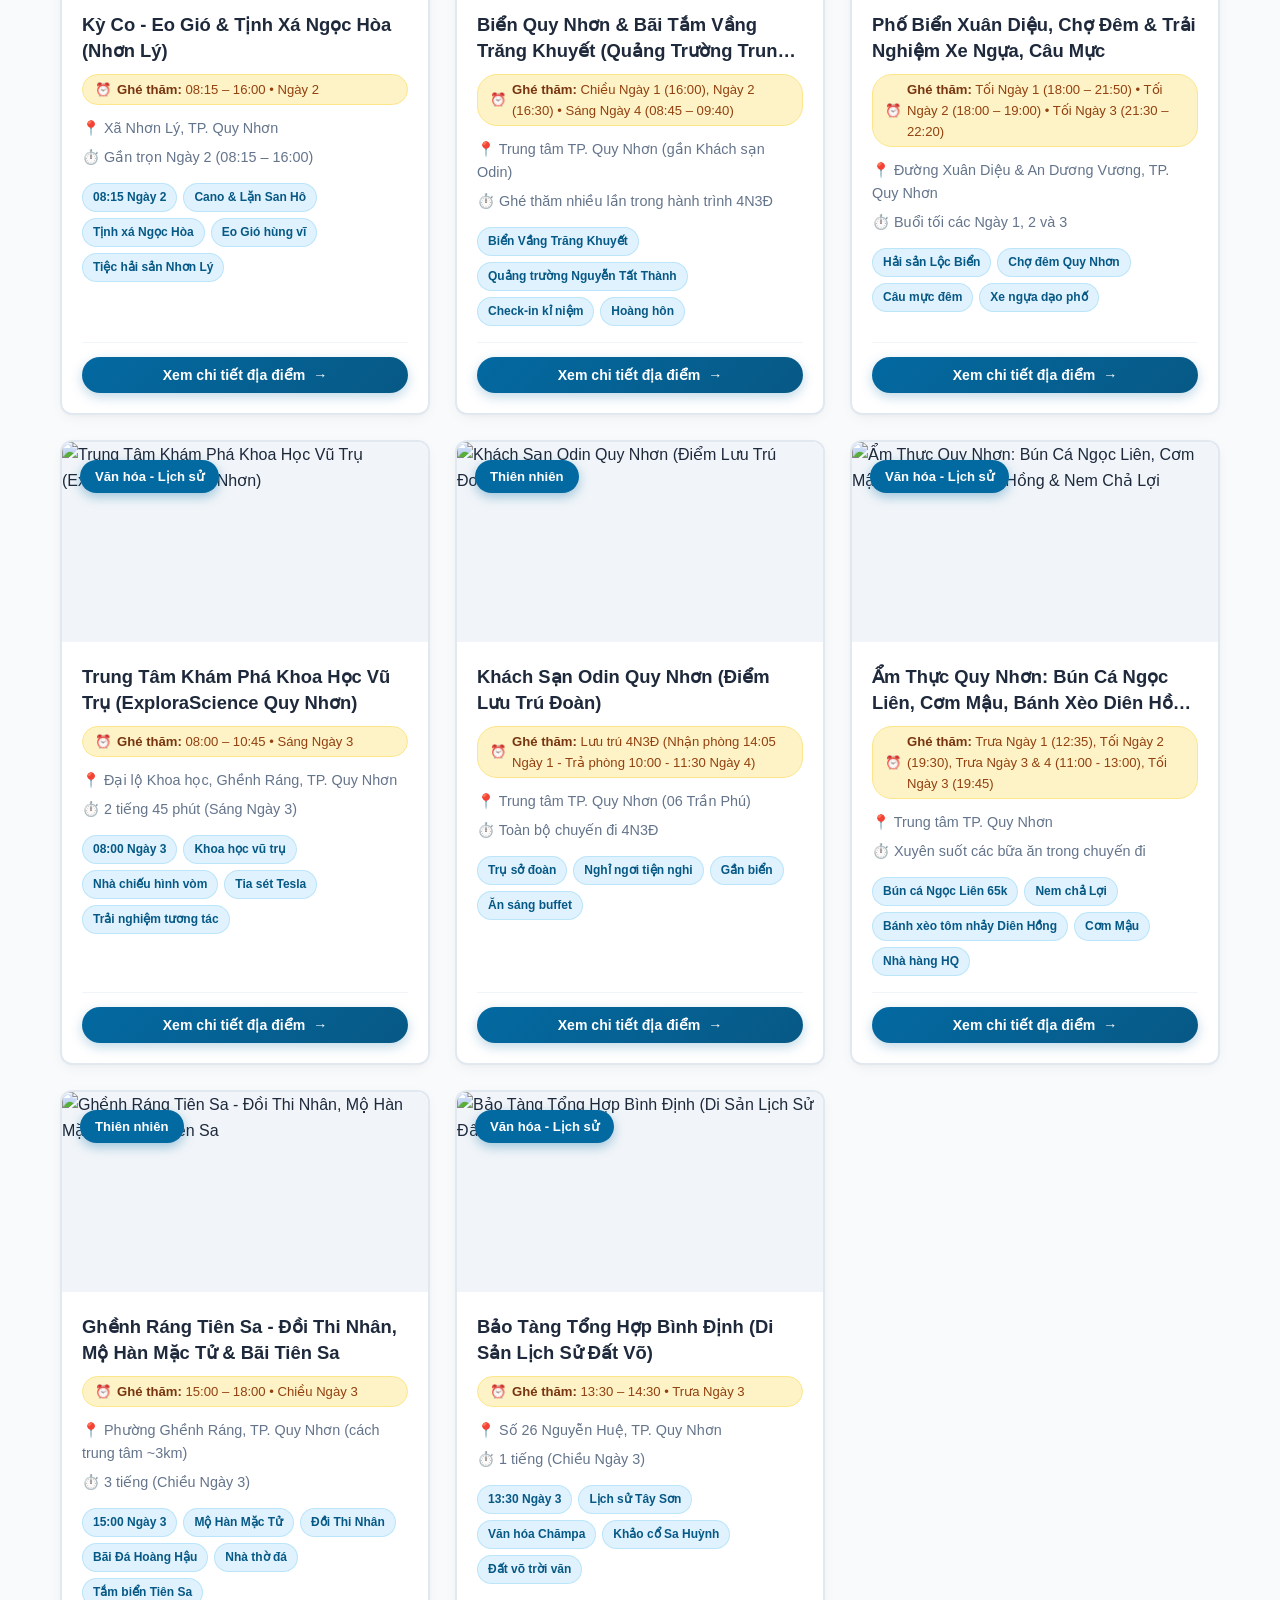
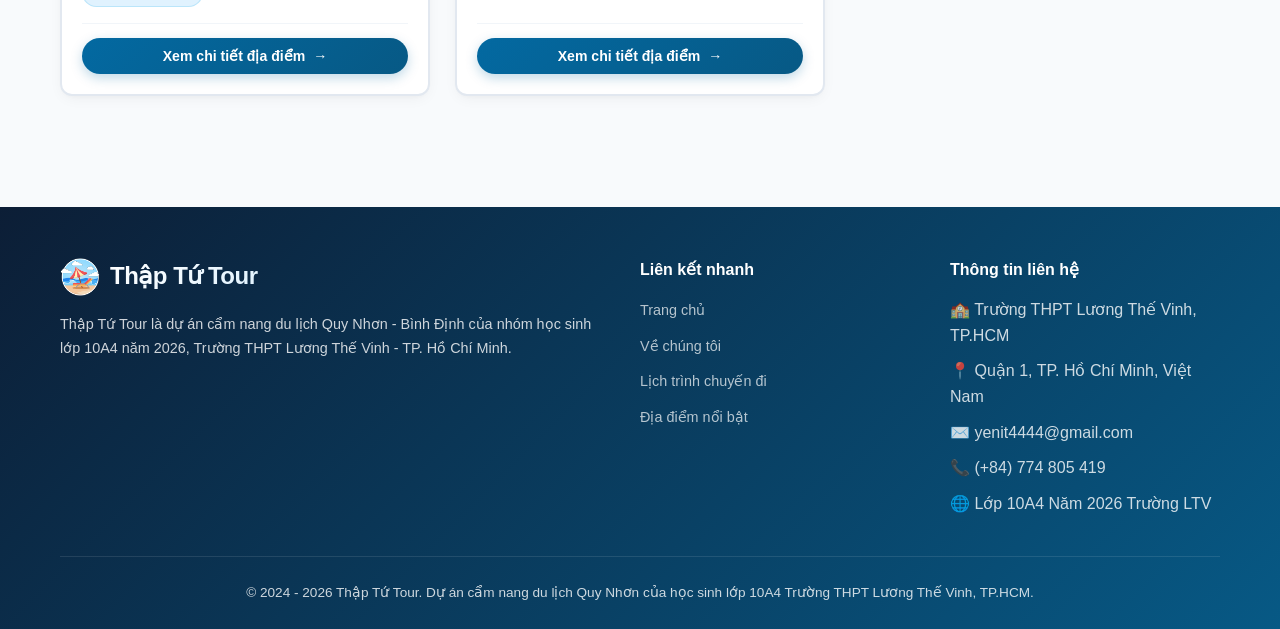
==== commit 62c9248b: "perf(lcp): toi uu hoa LCP tu 4.7s xuong duoi 1s voi local hero-bg va link preload fetchpriority high" ====
--- a/index.html
+++ b/index.html
@@ -7,6 +7,8 @@
   <title>Thập Tứ Tour - Khám Phá Quy Nhơn | Lớp 10A4 THPT Lương Thế Vinh TP.HCM</title>
   <link rel="icon" type="image/svg+xml" href="favicon.svg">
   <link rel="icon" type="image/png" href="logo.png">
+  <!-- Tối ưu hóa LCP: Tải trước ảnh nền Hero với độ ưu tiên cao nhất ngay khi duyệt HTML -->
+  <link rel="preload" as="image" href="hero-bg.jpg" fetchpriority="high">
   <link rel="stylesheet" href="css/style.css">
   <script>
     (function() {
@@ -170,8 +172,7 @@
 
           <div class="video-player-wrap">
             <video id="quynhonVideo" class="quynhon-video" controls playsinline preload="metadata" poster="about-quynhon.jpg">
-              <source src="Quy%20Nh%C6%A1n.mp4" type="video/mp4">
-              <source src="Quy Nhơn.mp4" type="video/mp4">
+              <source src="quy-nhon.mp4" type="video/mp4">
               Trình duyệt của bạn không hỗ trợ phát video MP4.
             </video>
             <div class="video-play-overlay" id="videoPlayOverlay">
--- a/css/style.css
+++ b/css/style.css
@@ -246,8 +246,9 @@
 
 /* === BANNER / HERO === */
 .hero {
+  background-color: #0369a1;
   background: linear-gradient(135deg, rgba(3,105,161,0.85), rgba(14,165,233,0.75)),
-              url('https://images.unsplash.com/photo-1507525428034-b723cf961d3e?w=1600&q=80') center/cover no-repeat;
+              url('../hero-bg.jpg') center/cover no-repeat;
   color: #ffffff;
   text-align: center;
   padding: 100px 20px;
